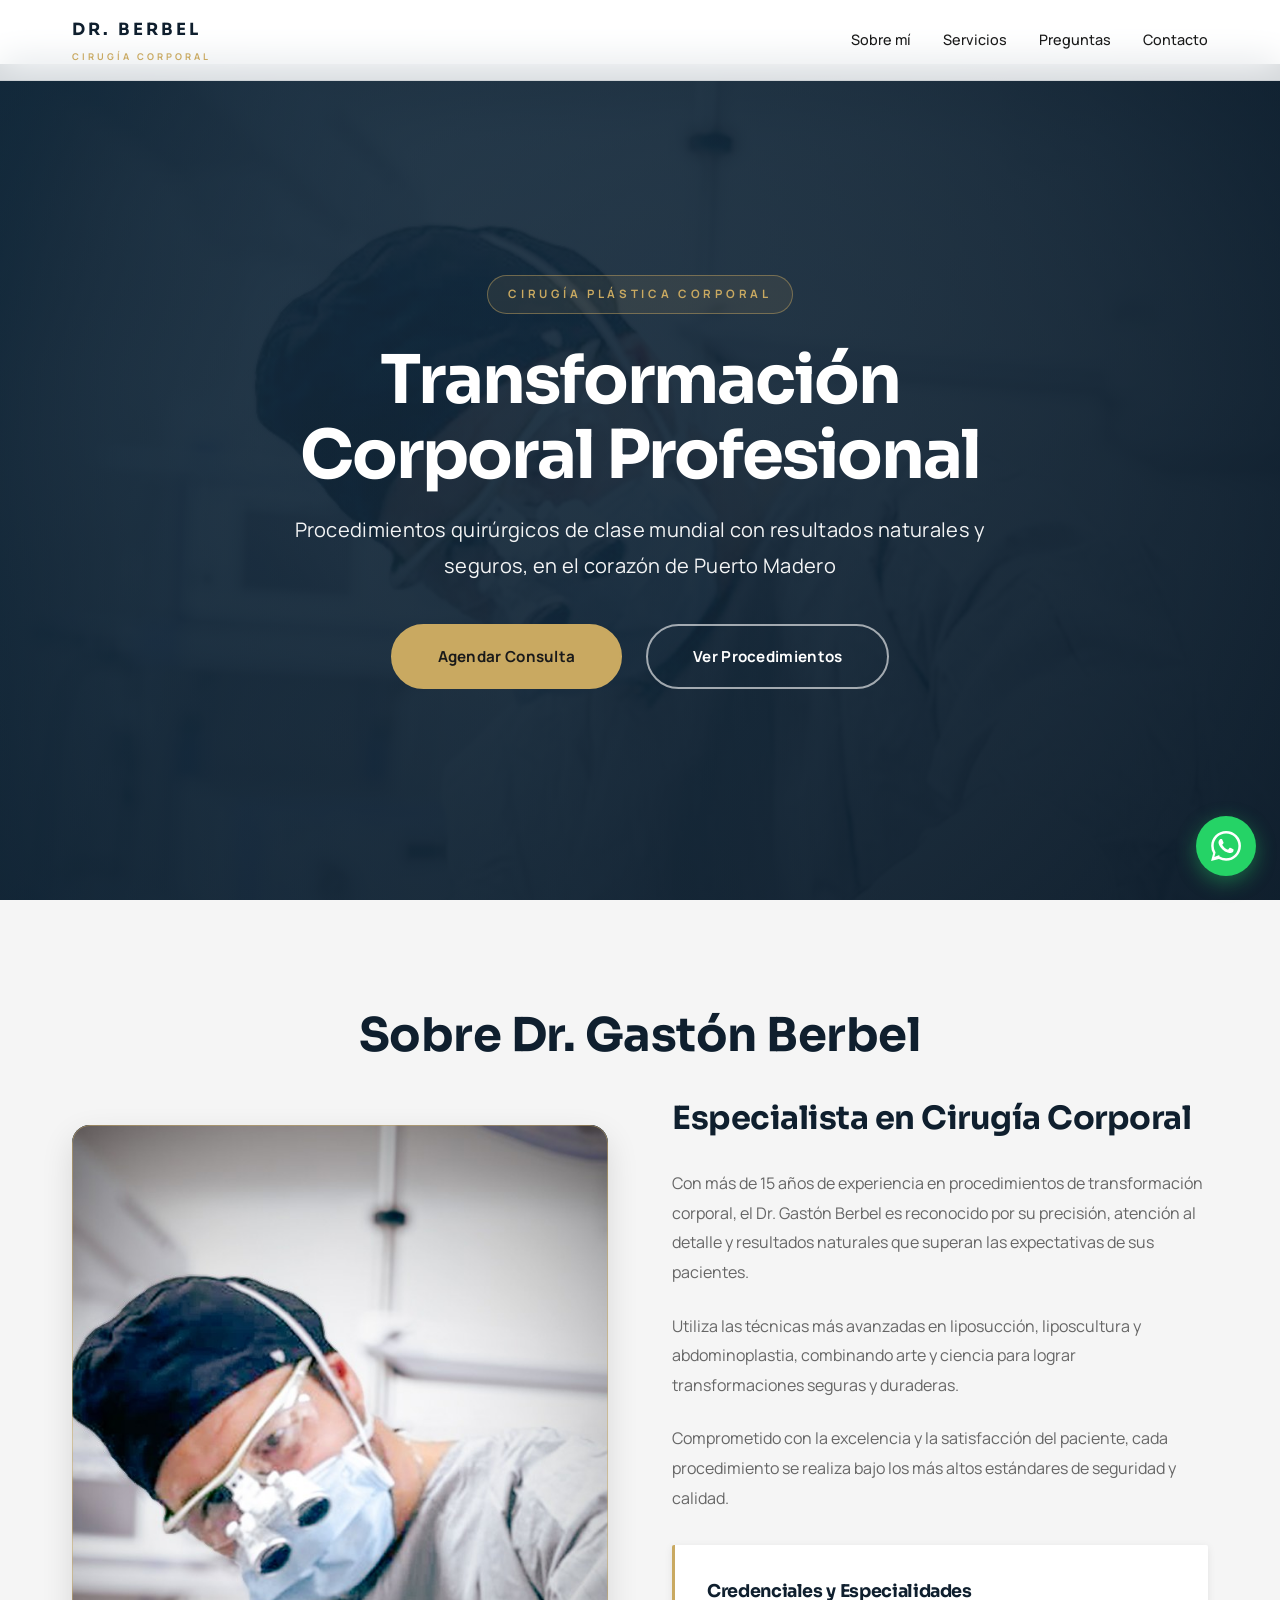
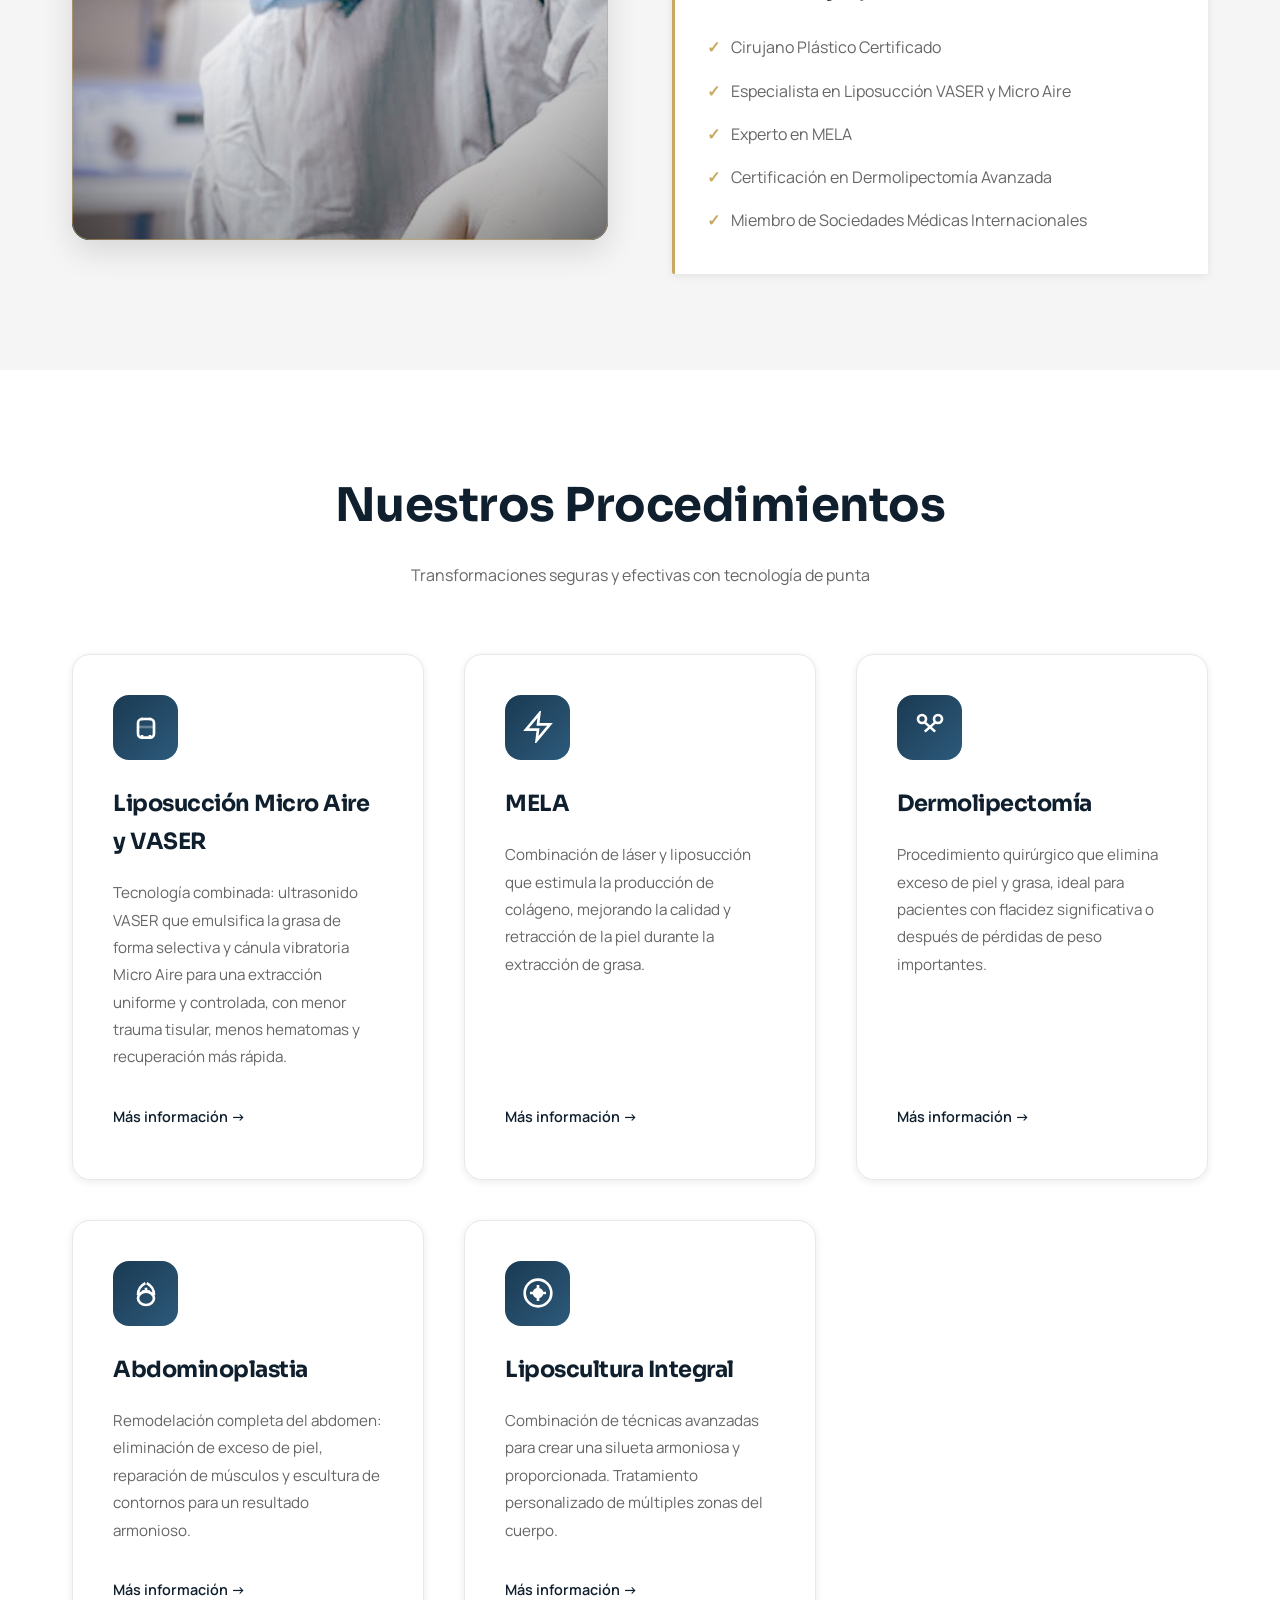
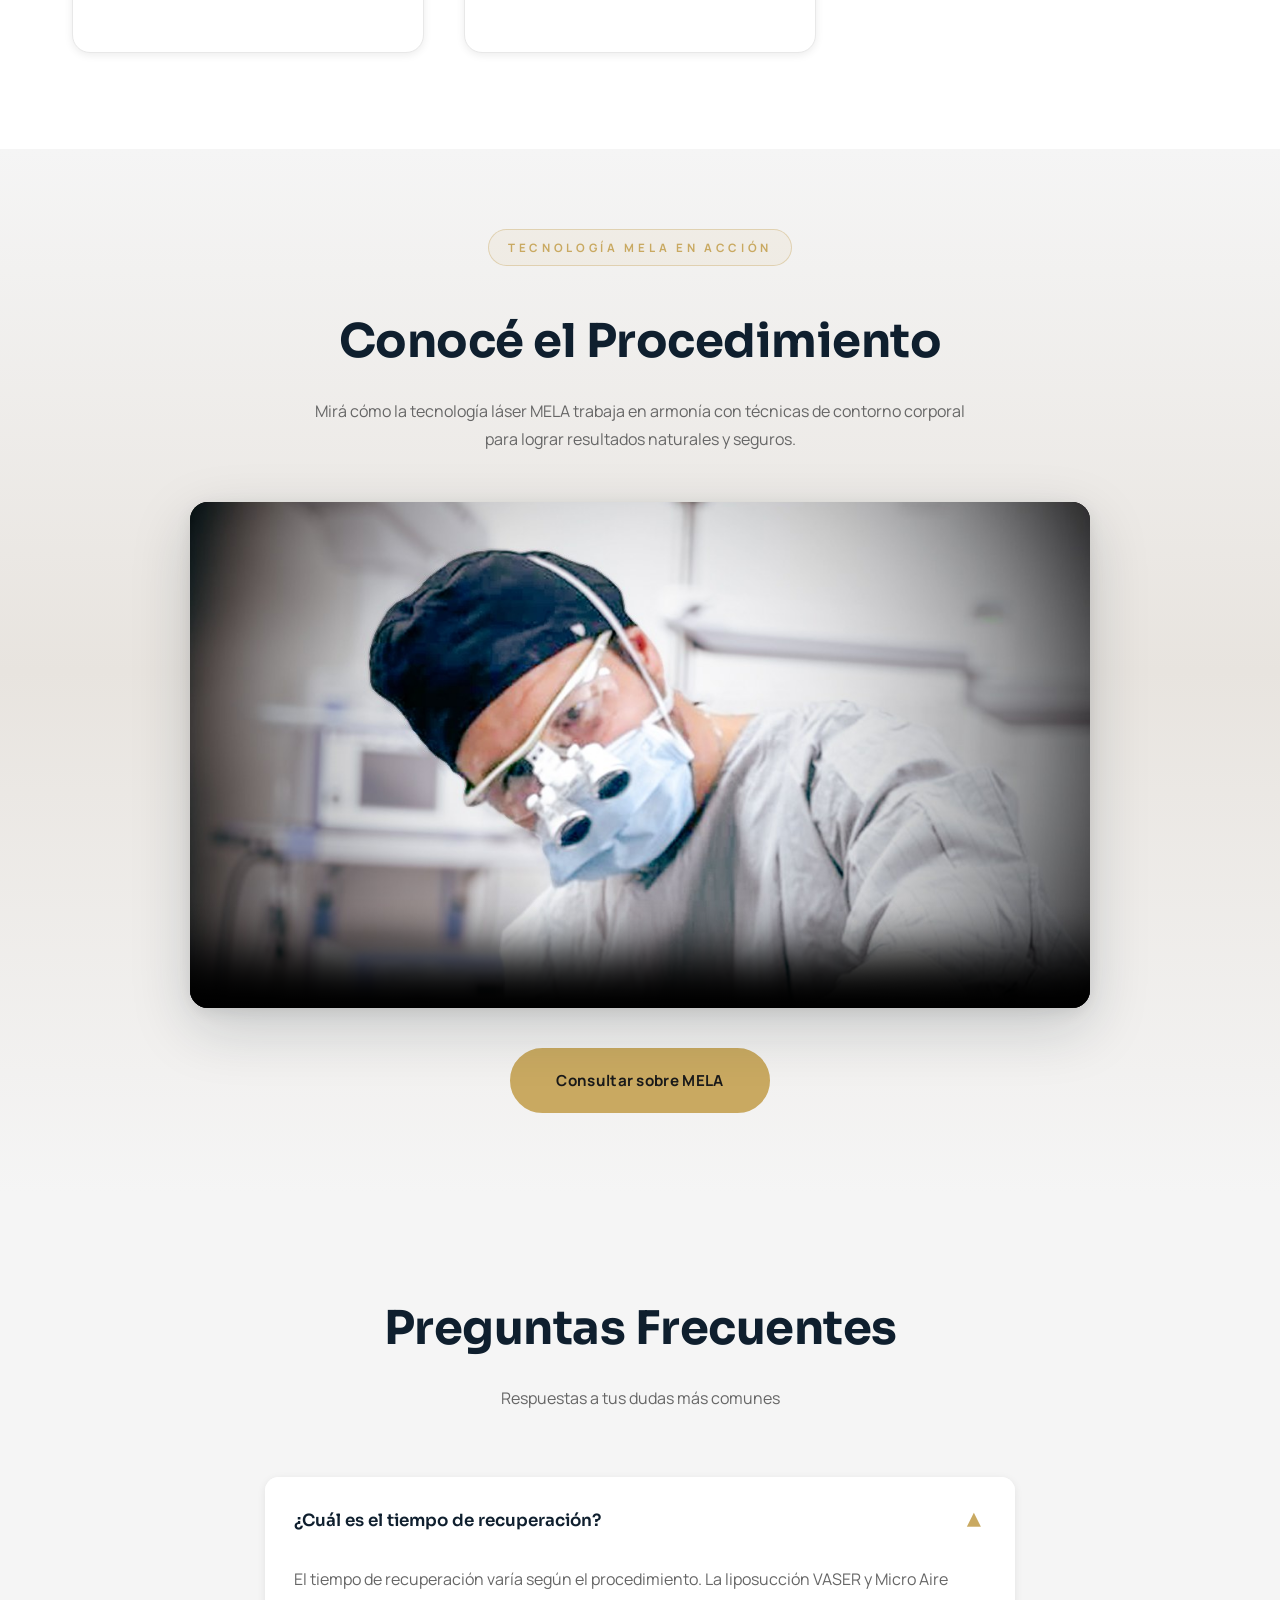
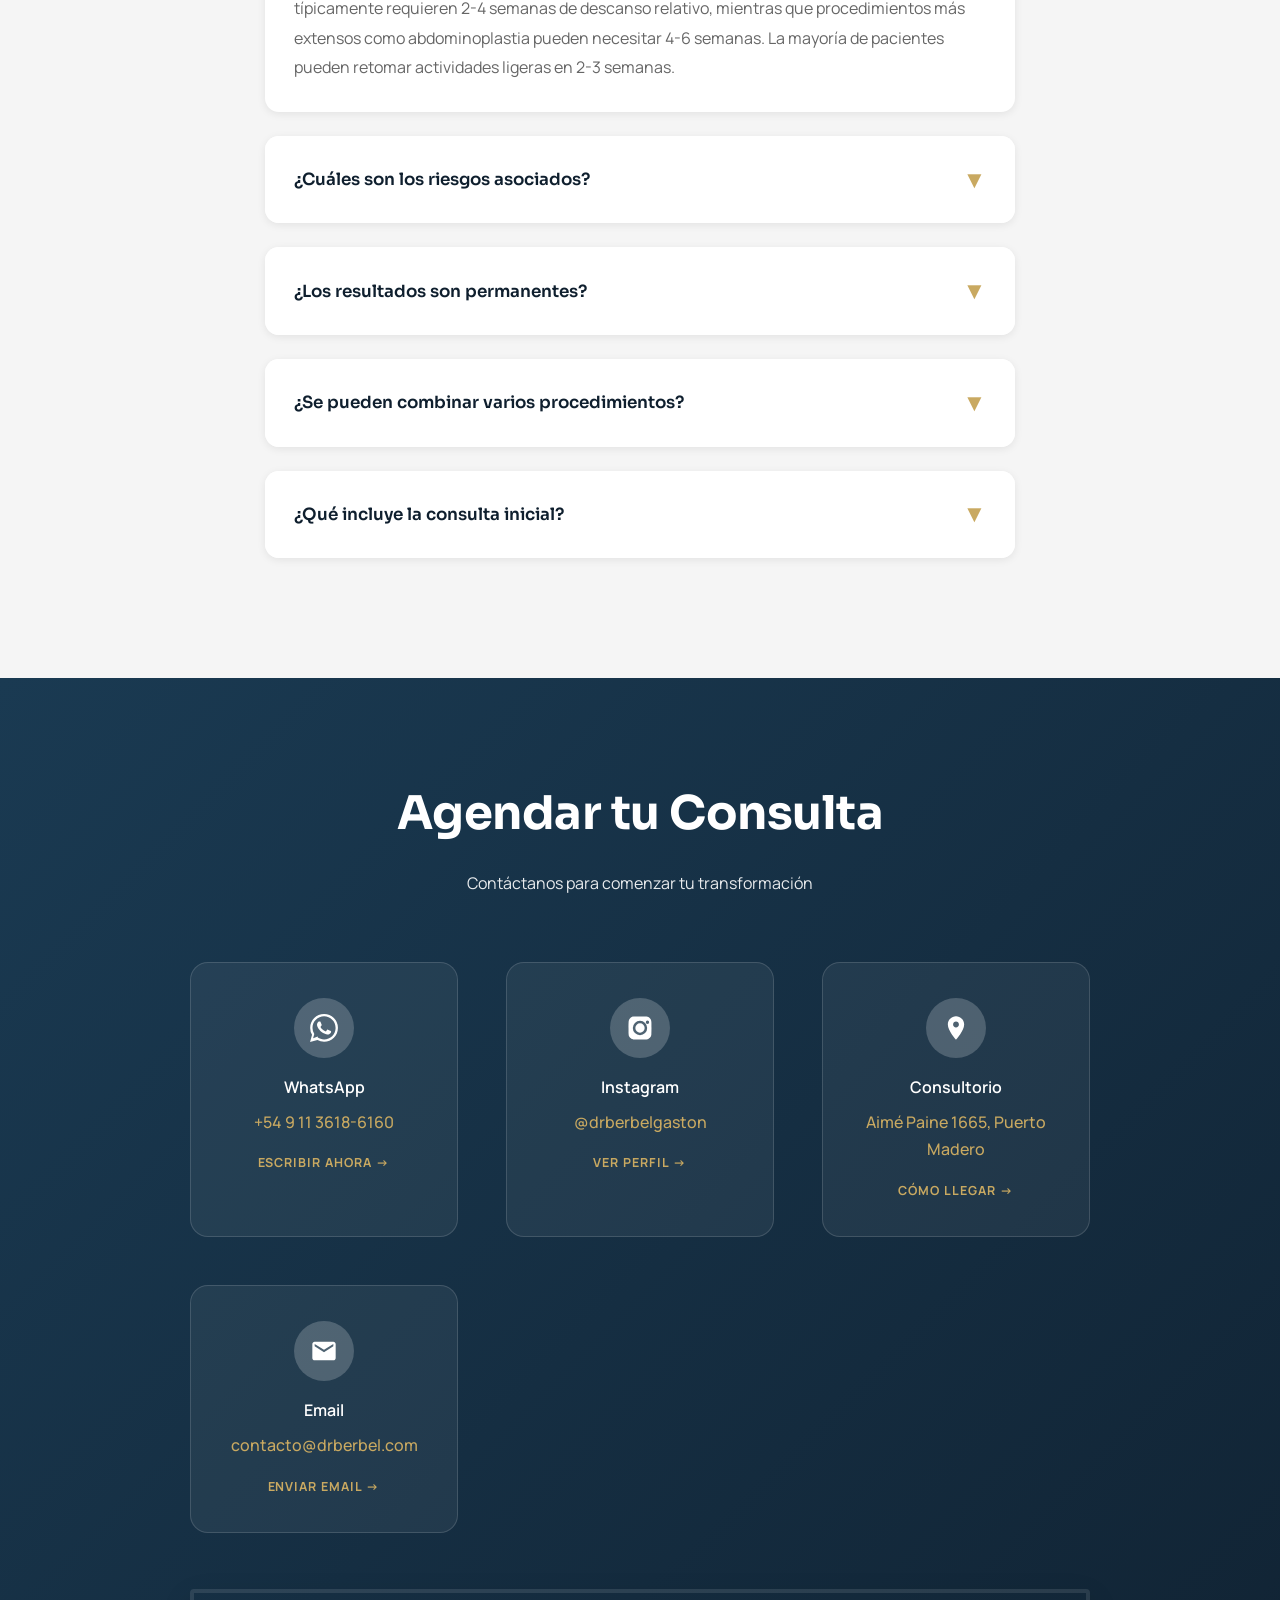
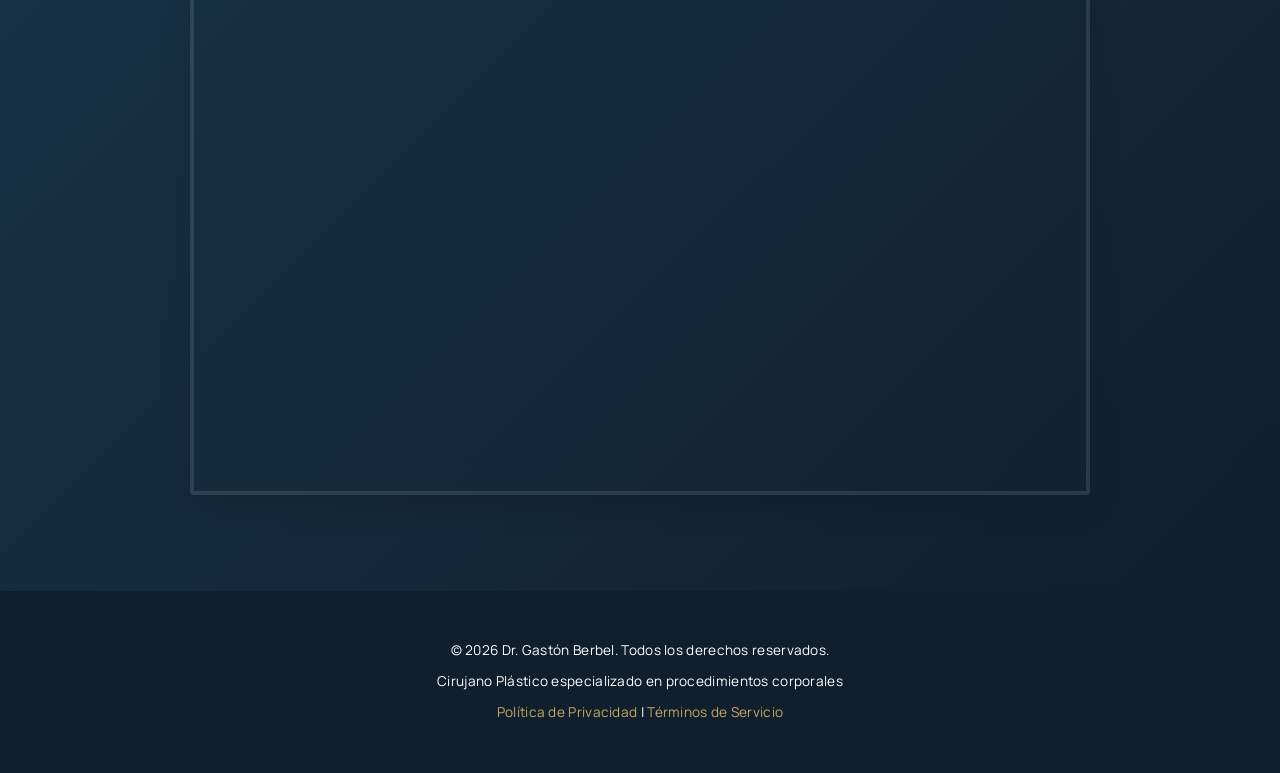
==== index.html @ 8e07e295 "feat: agregar video MELA como sección showcase + video en modal MELA, Git LFS para archivos mp4" ====
<!DOCTYPE html>
<html lang="es">
<head>
    <meta charset="UTF-8">
    <meta name="viewport" content="width=device-width, initial-scale=1.0">

    <!-- TITLE: ≤60 chars. Enfoque en credencial + tecnología + ubicación. Sin body shaming. -->
    <title>Dr. Gastón Berbel | Contorno Corporal VASER · Puerto Madero</title>

    <!-- ═══════════════════════════════════════════════════════════
         SEO Meta Tags — Ads-Compliant (Salud / Atributos Personales)
         ═══════════════════════════════════════════════════════════ -->

    <!-- META DESCRIPTION: ≤155 chars. Lenguaje médico positivo ("armonía", "contorno natural").
         Evita: "eliminar grasa", "cuerpo ideal", promesas absolutas. Compliant Google/Meta Ads. -->
    <meta name="description" content="Dr. Gastón Berbel — Cirujano Plástico certificado. Contorno corporal con tecnología VASER, MELA y Micro Aire. Armonía natural y seguridad. Puerto Madero, CABA.">

    <!-- KEYWORDS: Términos técnicos + geo-locales. Sin adjetivos negativos sobre el cuerpo. -->
    <meta name="keywords" content="cirujano plástico certificado, contorno corporal, VASER Buenos Aires, MELA Puerto Madero, Micro Aire Argentina, abdominoplastia CABA, armonía corporal, Dr. Berbel">

    <meta name="author" content="Dr. Gastón Berbel">
    <meta name="robots" content="index, follow, max-snippet:-1, max-image-preview:large">
    <link rel="canonical" href="https://agustinlago88.github.io/berbel/">

    <!-- ═══════════════════════════════════════════════════════════
         Open Graph — Optimizado para WhatsApp, Facebook, LinkedIn
         ═══════════════════════════════════════════════════════════ -->

    <meta property="og:type" content="website">
    <meta property="og:url" content="https://agustinlago88.github.io/berbel/">
    <meta property="og:site_name" content="Dr. Gastón Berbel — Cirugía Plástica Corporal">

    <!-- OG:TITLE: Enfoque en autoridad médica + tecnología. Sin apelación a inseguridades. -->
    <meta property="og:title" content="Dr. Gastón Berbel · Contorno Corporal con Tecnología VASER">

    <!-- OG:DESCRIPTION: Copy positiva centrada en trayectoria y seguridad. Sin promesas absolutas. -->
    <meta property="og:description" content="Más de 15 años de trayectoria en contorno corporal. Tecnología VASER, MELA y Micro Aire con enfoque en armonía natural y seguridad. Puerto Madero, Buenos Aires.">

    <!-- OG:IMAGE: Imagen profesional del médico — evita antes/después (prohibido en Meta Ads salud). -->
    <meta property="og:image" content="https://agustinlago88.github.io/berbel/images/dr-berbel-crop.jpg">
    <meta property="og:image:width" content="1200">
    <meta property="og:image:height" content="630">
    <meta property="og:image:alt" content="Dr. Gastón Berbel — Cirujano Plástico en Puerto Madero">
    <meta property="og:locale" content="es_AR">

    <!-- ═══════════════════════════════════════════════════════════
         Twitter Card
         ═══════════════════════════════════════════════════════════ -->

    <meta name="twitter:card" content="summary_large_image">
    <meta name="twitter:title" content="Dr. Gastón Berbel · Contorno Corporal VASER — Puerto Madero">
    <meta name="twitter:description" content="Cirujano Plástico certificado. Armonía corporal con tecnología VASER, MELA y Micro Aire. Seguridad y trayectoria en Buenos Aires.">
    <meta name="twitter:image" content="https://agustinlago88.github.io/berbel/images/dr-berbel-crop.jpg">
    <meta name="twitter:image:alt" content="Dr. Gastón Berbel — Cirujano Plástico en Puerto Madero">

    <!-- ═══════════════════════════════════════════════════════════
         Mobile & PWA
         ═══════════════════════════════════════════════════════════ -->

    <meta name="theme-color" content="#0f1f2e">
    <meta name="msapplication-navbutton-color" content="#0f1f2e">
    <meta name="apple-mobile-web-app-status-bar-style" content="black-translucent">
    <meta name="apple-mobile-web-app-capable" content="yes">

    <!-- ═══════════════════════════════════════════════════════════
         LLMO / GEO — Indexación para bots de IA (ChatGPT, Gemini, Claude)
         ═══════════════════════════════════════════════════════════ -->

    <!-- Archivo llms.txt: estándar de contexto semántico para LLMs/RAG bots. -->
    <link rel="alternate" type="text/markdown" href="/berbel/llms.txt" title="AI Context">

    <!-- ═══════════════════════════════════════════════════════════
         Fonts
         ═══════════════════════════════════════════════════════════ -->

    <link rel="preconnect" href="https://fonts.googleapis.com">
    <link rel="preconnect" href="https://fonts.gstatic.com" crossorigin>
    <link href="https://fonts.googleapis.com/css2?family=Sora:wght@500;600;700&family=Manrope:wght@400;500;600;700;800&display=swap" rel="stylesheet">

    <!-- Styles -->
    <link rel="stylesheet" href="styles.css">

    <!-- ═══════════════════════════════════════════════════════════
         Schema.org JSON-LD — Expanded Physician + MedicalProcedure
         
         POLÍTICA ADS: Toda la descripción usa lenguaje médico factual.
         - "contorno corporal" en vez de "eliminar grasa"
         - "armonía natural" en vez de "cuerpo ideal"
         - Sin antes/después, sin promesas absolutas.
         ═══════════════════════════════════════════════════════════ -->
    <script type="application/ld+json">
    {
        "@context": "https://schema.org",
        "@graph": [
            {
                "@type": "Physician",
                "@id": "https://agustinlago88.github.io/berbel/#physician",
                "name": "Dr. Gastón Berbel",
                "description": "Cirujano Plástico certificado con más de 15 años de trayectoria, especializado en contorno corporal con tecnología VASER, MELA y Micro Aire. Enfoque en armonía natural y seguridad quirúrgica.",
                "image": "https://agustinlago88.github.io/berbel/images/dr-berbel-crop.jpg",
                "telephone": "+5491136186160",
                "email": "contacto@drberbel.com",
                "url": "https://agustinlago88.github.io/berbel/",
                "medicalSpecialty": {
                    "@type": "MedicalSpecialty",
                    "name": "Cirugía Plástica Corporal"
                },
                "knowsAbout": [
                    "Contorno corporal",
                    "Tecnología VASER",
                    "MELA",
                    "Liposucción Micro Aire",
                    "Abdominoplastia",
                    "Dermolipectomía",
                    "Liposcultura integral"
                ],
                "address": {
                    "@type": "PostalAddress",
                    "streetAddress": "Aimé Paine 1665",
                    "addressLocality": "Puerto Madero",
                    "addressRegion": "CABA",
                    "postalCode": "C1107",
                    "addressCountry": "AR"
                },
                "geo": {
                    "@type": "GeoCoordinates",
                    "latitude": -34.6158,
                    "longitude": -58.3573
                },
                "areaServed": {
                    "@type": "City",
                    "name": "Buenos Aires"
                },
                "sameAs": [
                    "https://www.instagram.com/drberbelgaston/"
                ],
                "availableService": [
                    { "@id": "#service-mela" },
                    { "@id": "#service-vaser" },
                    { "@id": "#service-abdominoplastia" },
                    { "@id": "#service-dermolipectomia" },
                    { "@id": "#service-liposcultura" }
                ]
            },
            {
                "@type": "MedicalProcedure",
                "@id": "#service-mela",
                "name": "MELA — Mini Extracción Lipídica Ambulatoria",
                "description": "Procedimiento láser mínimamente invasivo que favorece la retracción cutánea y estimula el colágeno natural. Enfoque en armonía del contorno.",
                "procedureType": "https://schema.org/SurgicalProcedure",
                "bodyLocation": "Abdomen, caderas, flancos"
            },
            {
                "@type": "MedicalProcedure",
                "@id": "#service-vaser",
                "name": "Liposucción Avanzada — VASER y Micro Aire",
                "description": "Ultrasonido VASER de tercera generación combinado con cánula vibratoria Micro Aire. Tecnología de precisión para contorno corporal con menor tiempo de recuperación.",
                "procedureType": "https://schema.org/SurgicalProcedure",
                "bodyLocation": "Abdomen, caderas, espalda, muslos, brazos"
            },
            {
                "@type": "MedicalProcedure",
                "@id": "#service-abdominoplastia",
                "name": "Abdominoplastia",
                "description": "Remodelación abdominal con reparación muscular y escultura de contornos. Procedimiento integral para armonía de la pared abdominal.",
                "procedureType": "https://schema.org/SurgicalProcedure",
                "bodyLocation": "Abdomen"
            },
            {
                "@type": "MedicalProcedure",
                "@id": "#service-dermolipectomia",
                "name": "Dermolipectomía",
                "description": "Reconstrucción quirúrgica de pared abdominal y extirpación de exceso de piel. Indicado para pacientes con laxitud cutánea significativa.",
                "procedureType": "https://schema.org/SurgicalProcedure",
                "bodyLocation": "Abdomen, brazos, muslos"
            },
            {
                "@type": "MedicalProcedure",
                "@id": "#service-liposcultura",
                "name": "Liposcultura Integral",
                "description": "Combinación personalizada de técnicas avanzadas para un contorno armónico y proporcionado. Tratamiento de múltiples zonas corporales.",
                "procedureType": "https://schema.org/SurgicalProcedure",
                "bodyLocation": "Abdomen, cintura, caderas, muslos, espalda, brazos"
            }
        ]
    }
    </script>
</head>
<body>
    <!-- Header -->
    <header>
        <nav aria-label="Navegación principal">
            <a href="#" class="logo" aria-label="Dr. Berbel - Inicio">
                DR. BERBEL
                <div class="logo-subtitle">Cirugía Corporal</div>
            </a>
            <ul class="nav-menu" id="nav-menu" role="menubar">
                <li role="none"><a href="#about" role="menuitem">Sobre mí</a></li>
                <li role="none"><a href="#services" role="menuitem">Servicios</a></li>
                <li role="none"><a href="#faq" role="menuitem">Preguntas</a></li>
                <li role="none"><a href="#contact" role="menuitem">Contacto</a></li>
            </ul>
            <button class="menu-toggle" aria-label="Abrir menú de navegación" aria-expanded="false" aria-controls="nav-menu">
                <span></span>
                <span></span>
                <span></span>
            </button>
        </nav>
    </header>

    <main>
        <!-- Hero Section -->
        <section class="hero" id="hero">
            <div class="hero-content">
                <span class="hero-eyebrow">Cirugía Plástica Corporal</span>
                <h1>Transformación Corporal Profesional</h1>
                <p>Procedimientos quirúrgicos de clase mundial con resultados naturales y seguros, en el corazón de Puerto Madero</p>
                <div class="hero-buttons">
                    <a href="https://wa.me/5491136186160" target="_blank" rel="noopener" class="btn-primary" id="hero-cta-whatsapp">Agendar Consulta</a>
                    <a href="#services" class="btn-secondary" id="hero-cta-services">Ver Procedimientos</a>
                </div>
            </div>
        </section>

        <!-- About Section -->
        <section class="about" id="about" aria-label="Sobre el Dr. Berbel">
            <div class="container">
                <h2>Sobre Dr. Gastón Berbel</h2>
                <div class="about-content">
                    <div class="about-image">
                        <img src="images/dr-berbel-crop.jpg" alt="Dr. Gastón Berbel — Cirujano Plástico especializado en cirugía corporal" loading="lazy" width="600" height="800">
                    </div>
                    <div class="about-text">
                        <h3>Especialista en Cirugía Corporal</h3>
                        <p>Con más de 15 años de experiencia en procedimientos de transformación corporal, el Dr. Gastón Berbel es reconocido por su precisión, atención al detalle y resultados naturales que superan las expectativas de sus pacientes.</p>
                        <p>Utiliza las técnicas más avanzadas en liposucción, liposcultura y abdominoplastia, combinando arte y ciencia para lograr transformaciones seguras y duraderas.</p>
                        <p>Comprometido con la excelencia y la satisfacción del paciente, cada procedimiento se realiza bajo los más altos estándares de seguridad y calidad.</p>
                        <div class="credentials">
                            <h4>Credenciales y Especialidades</h4>
                            <ul>
                                <li>Cirujano Plástico Certificado</li>
                                <li>Especialista en Liposucción VASER y Micro Aire</li>
                                <li>Experto en MELA</li>
                                <li>Certificación en Dermolipectomía Avanzada</li>
                                <li>Miembro de Sociedades Médicas Internacionales</li>
                            </ul>
                        </div>
                    </div>
                </div>
            </div>
        </section>

        <!-- Services Section -->
        <section class="services" id="services" aria-label="Procedimientos disponibles">
            <div class="container">
                <h2>Nuestros Procedimientos</h2>
                <p class="section-subtitle">Transformaciones seguras y efectivas con tecnología de punta</p>
                <div class="services-grid">
                    <article class="service-card" onclick="openModal('lipo')" role="button" tabindex="0" aria-label="Ver detalles de Liposucción Micro Aire y VASER" id="card-lipo">
                        <div class="service-icon">
                            <svg width="32" height="32" viewBox="0 0 24 24" fill="none" stroke="currentColor" stroke-width="2" aria-hidden="true">
                                <path d="M6 9c0-1.657 1.343-3 3-3h6c1.657 0 3 1.343 3 3v8c0 1.657-1.343 3-3 3H9c-1.657 0-3-1.343-3-3V9z"/>
                                <path d="M9 5v2M15 5v2M9 18v2M15 18v2"/>
                                <line x1="6" y1="12" x2="18" y2="12" stroke-opacity="0.3"/>
                            </svg>
                        </div>
                        <h3>Liposucción Micro Aire y VASER</h3>
                        <p>Tecnología combinada: ultrasonido VASER que emulsifica la grasa de forma selectiva y cánula vibratoria Micro Aire para una extracción uniforme y controlada, con menor trauma tisular, menos hematomas y recuperación más rápida.</p>
                        <span class="service-link" aria-hidden="true">Más información →</span>
                    </article>

                    <article class="service-card" onclick="openModal('mela')" role="button" tabindex="0" aria-label="Ver detalles de MELA" id="card-mela">
                        <div class="service-icon">
                            <svg width="32" height="32" viewBox="0 0 24 24" fill="none" stroke="currentColor" stroke-width="2" aria-hidden="true">
                                <polygon points="13 2 3 14 12 14 11 22 21 10 12 10 13 2"/>
                            </svg>
                        </div>
                        <h3>MELA</h3>
                        <p>Combinación de láser y liposucción que estimula la producción de colágeno, mejorando la calidad y retracción de la piel durante la extracción de grasa.</p>
                        <span class="service-link" aria-hidden="true">Más información →</span>
                    </article>

                    <article class="service-card" onclick="openModal('dermolipectomy')" role="button" tabindex="0" aria-label="Ver detalles de Dermolipectomía" id="card-dermolipectomy">
                        <div class="service-icon">
                            <svg width="32" height="32" viewBox="0 0 24 24" fill="none" stroke="currentColor" stroke-width="2" aria-hidden="true">
                                <circle cx="6" cy="6" r="3"/>
                                <circle cx="18" cy="6" r="3"/>
                                <path d="M8.12 8.53L15.88 15.47"/>
                                <path d="M15.88 8.53L8.12 15.47"/>
                            </svg>
                        </div>
                        <h3>Dermolipectomía</h3>
                        <p>Procedimiento quirúrgico que elimina exceso de piel y grasa, ideal para pacientes con flacidez significativa o después de pérdidas de peso importantes.</p>
                        <span class="service-link" aria-hidden="true">Más información →</span>
                    </article>

                    <article class="service-card" onclick="openModal('abdominoplasty')" role="button" tabindex="0" aria-label="Ver detalles de Abdominoplastia" id="card-abdominoplasty">
                        <div class="service-icon">
                            <svg width="32" height="32" viewBox="0 0 24 24" fill="none" stroke="currentColor" stroke-width="2" aria-hidden="true">
                                <path d="M6 13.5c0-3.866 2.239-7.228 5.5-8.866"/>
                                <path d="M18 13.5c0-3.866-2.239-7.228-5.5-8.866"/>
                                <ellipse cx="12" cy="16" rx="6" ry="5"/>
                                <path d="M12 8v3M9 11h6"/>
                            </svg>
                        </div>
                        <h3>Abdominoplastia</h3>
                        <p>Remodelación completa del abdomen: eliminación de exceso de piel, reparación de músculos y escultura de contornos para un resultado armonioso.</p>
                        <span class="service-link" aria-hidden="true">Más información →</span>
                    </article>

                    <article class="service-card" onclick="openModal('liposculpt')" role="button" tabindex="0" aria-label="Ver detalles de Liposcultura Integral" id="card-liposculpt">
                        <div class="service-icon">
                            <svg width="32" height="32" viewBox="0 0 24 24" fill="none" stroke="currentColor" stroke-width="2" aria-hidden="true">
                                <path d="M12 2C6.48 2 2 6.48 2 12s4.48 10 10 10 10-4.48 10-10S17.52 2 12 2z"/>
                                <path d="M12 6v12M6 12h12"/>
                                <circle cx="12" cy="12" r="3" fill="currentColor"/>
                            </svg>
                        </div>
                        <h3>Liposcultura Integral</h3>
                        <p>Combinación de técnicas avanzadas para crear una silueta armoniosa y proporcionada. Tratamiento personalizado de múltiples zonas del cuerpo.</p>
                        <span class="service-link" aria-hidden="true">Más información →</span>
                    </article>
                </div>
            </div>
        </section>

        <!-- MELA Video Showcase Section -->
        <section class="video-showcase" id="video-mela" aria-label="Video del procedimiento MELA">
            <div class="container">
                <div class="video-showcase-header">
                    <span class="video-eyebrow">Tecnología MELA en acción</span>
                    <h2>Conocé el Procedimiento</h2>
                    <p class="section-subtitle">Mirá cómo la tecnología láser MELA trabaja en armonía con técnicas de contorno corporal para lograr resultados naturales y seguros.</p>
                </div>
                <div class="video-container">
                    <video
                        id="mela-video-main"
                        controls
                        preload="metadata"
                        playsinline
                        poster="images/dr-berbel-crop.jpg"
                        aria-label="Video explicativo del procedimiento MELA por el Dr. Gastón Berbel">
                        <source src="melavideo.mp4" type="video/mp4">
                        Tu navegador no soporta la reproducción de video.
                    </video>
                </div>
                <div class="video-cta">
                    <a href="https://wa.me/5491136186160?text=Hola%20Dr.%20Berbel%2C%20vi%20el%20video%20de%20MELA%20y%20quisiera%20más%20información" target="_blank" rel="noopener" class="btn-primary" id="video-cta-whatsapp">Consultar sobre MELA</a>
                </div>
            </div>
        </section>

        <!-- FAQ Section -->
        <section class="faq" id="faq" aria-label="Preguntas frecuentes">
            <div class="container">
                <h2>Preguntas Frecuentes</h2>
                <p class="section-subtitle">Respuestas a tus dudas más comunes</p>
                <div class="faq-container">
                    <div class="faq-item active">
                        <button class="faq-question" aria-expanded="true">
                            <span>¿Cuál es el tiempo de recuperación?</span>
                            <span class="faq-toggle" aria-hidden="true">▼</span>
                        </button>
                        <div class="faq-answer" role="region">
                            <p>El tiempo de recuperación varía según el procedimiento. La liposucción VASER y Micro Aire típicamente requieren 2-4 semanas de descanso relativo, mientras que procedimientos más extensos como abdominoplastia pueden necesitar 4-6 semanas. La mayoría de pacientes pueden retomar actividades ligeras en 2-3 semanas.</p>
                        </div>
                    </div>

                    <div class="faq-item">
                        <button class="faq-question" aria-expanded="false">
                            <span>¿Cuáles son los riesgos asociados?</span>
                            <span class="faq-toggle" aria-hidden="true">▼</span>
                        </button>
                        <div class="faq-answer" role="region">
                            <p>Como cualquier procedimiento quirúrgico, existen riesgos mínimos como infección, seroma o hematoma. El Dr. Berbel utiliza protocolos rigurosos de seguridad y sus pacientes reciben cuidado postoperatorio exhaustivo para minimizar complicaciones. Durante la consulta se discutirán todos los riesgos potenciales.</p>
                        </div>
                    </div>

                    <div class="faq-item">
                        <button class="faq-question" aria-expanded="false">
                            <span>¿Los resultados son permanentes?</span>
                            <span class="faq-toggle" aria-hidden="true">▼</span>
                        </button>
                        <div class="faq-answer" role="region">
                            <p>La liposucción remueve adipocitos de forma definitiva: en el adulto el número de células grasas es relativamente estable, por lo que las células extraídas no se regeneran. Sin embargo, los adipocitos remanentes conservan su capacidad de hipertrofia ante un balance calórico positivo sostenido, lo que puede modificar el contorno logrado. Por eso se recomienda mantener un peso estable (variaciones menores a 3–4 kg) y actividad física regular para preservar el resultado a largo plazo.</p>
                        </div>
                    </div>

                    <div class="faq-item">
                        <button class="faq-question" aria-expanded="false">
                            <span>¿Se pueden combinar varios procedimientos?</span>
                            <span class="faq-toggle" aria-hidden="true">▼</span>
                        </button>
                        <div class="faq-answer" role="region">
                            <p>Sí, muchos procedimientos se pueden combinar en una sola intervención para maximizar resultados y minimizar recuperaciones. El Dr. Berbel evaluará tu caso específico y recomendará la mejor estrategia durante la consulta.</p>
                        </div>
                    </div>

                    <div class="faq-item">
                        <button class="faq-question" aria-expanded="false">
                            <span>¿Qué incluye la consulta inicial?</span>
                            <span class="faq-toggle" aria-hidden="true">▼</span>
                        </button>
                        <div class="faq-answer" role="region">
                            <p>La consulta incluye una evaluación detallada, análisis de tu anatomía, discusión de objetivos y expectativas, explicación de procedimientos, revisión de fotos, riesgos y presupuesto. Es una sesión personalizada donde el Dr. Berbel entiende completamente tus necesidades.</p>
                        </div>
                    </div>
                </div>
            </div>
        </section>

        <!-- Contact Section -->
        <section class="contact" id="contact" aria-label="Información de contacto">
            <div class="container">
                <h2>Agendar tu Consulta</h2>
                <p class="section-subtitle" style="color: rgba(255,255,255,0.9);">Contáctanos para comenzar tu transformación</p>
                <div class="contact-content">
                    <a class="contact-method" href="https://wa.me/5491136186160?text=Hola%20Dr.%20Berbel%2C%20quisiera%20agendar%20una%20consulta" target="_blank" rel="noopener" id="contact-whatsapp" aria-label="Escribir por WhatsApp al +54 9 11 3618-6160">
                        <div class="contact-icon"><svg width="28" height="28" viewBox="0 0 24 24" fill="currentColor" aria-hidden="true"><path d="M.057 24l1.687-6.163a11.867 11.867 0 0 1-1.587-5.946C.16 5.335 5.495 0 12.05 0a11.817 11.817 0 0 1 8.413 3.488 11.824 11.824 0 0 1 3.48 8.414c-.003 6.557-5.338 11.892-11.893 11.892a11.9 11.9 0 0 1-5.688-1.448L.057 24zm6.597-3.807c1.676.995 3.276 1.591 5.392 1.592 5.448 0 9.886-4.434 9.889-9.885.002-5.462-4.415-9.89-9.881-9.892-5.452 0-9.887 4.434-9.889 9.884a9.86 9.86 0 0 0 1.51 5.26l-.999 3.648 3.978-1.607zm11.387-5.464c-.074-.124-.272-.198-.57-.347-.297-.149-1.758-.868-2.031-.967-.272-.099-.47-.149-.669.149-.198.297-.768.967-.941 1.165-.173.198-.347.223-.644.074-.297-.149-1.255-.462-2.39-1.475-.883-.788-1.48-1.761-1.653-2.059-.173-.297-.018-.458.13-.606.134-.133.298-.347.446-.521.149-.174.198-.298.298-.496.099-.198.05-.372-.025-.521-.074-.149-.669-1.612-.916-2.207-.242-.579-.487-.5-.669-.51l-.57-.01c-.198 0-.52.074-.792.372s-1.04 1.016-1.04 2.479 1.065 2.876 1.213 3.074c.149.198 2.095 3.2 5.076 4.487.709.306 1.263.489 1.694.626.712.226 1.36.194 1.872.118.571-.085 1.758-.719 2.006-1.413.248-.694.248-1.29.173-1.414z"/></svg></div>
                        <div class="contact-info">
                            <div class="contact-label">WhatsApp</div>
                            <span class="contact-link">+54 9 11 3618-6160</span>
                        </div>
                        <span class="contact-action">Escribir ahora →</span>
                    </a>

                    <a class="contact-method" href="https://www.instagram.com/drberbelgaston/" target="_blank" rel="noopener" id="contact-instagram" aria-label="Ver perfil de Instagram @drberbelgaston">
                        <div class="contact-icon"><svg width="28" height="28" viewBox="0 0 24 24" fill="currentColor" aria-hidden="true"><path d="M12 2.16c3.2 0 3.58.01 4.85.07 1.17.05 1.8.25 2.23.41.56.22.96.48 1.38.9.42.42.68.82.9 1.38.16.42.36 1.06.41 2.23.06 1.27.07 1.65.07 4.85s-.01 3.58-.07 4.85c-.05 1.17-.25 1.8-.41 2.23-.22.56-.48.96-.9 1.38-.42.42-.82.68-1.38.9-.42.16-1.06.36-2.23.41-1.27.06-1.65.07-4.85.07s-3.58-.01-4.85-.07c-1.17-.05-1.8-.25-2.23-.41a3.7 3.7 0 0 1-1.38-.9 3.7 3.7 0 0 1-.9-1.38c-.16-.42-.36-1.06-.41-2.23-.06-1.27-.07-1.65-.07-4.85s.01-3.58.07-4.85c.05-1.17.25-1.8.41-2.23.22-.56.48-.96.9-1.38.42-.42.82-.68 1.38-.9.42-.16 1.06-.36 2.23-.41C8.42 2.17 8.8 2.16 12 2.16zm0 3.68a6.16 6.16 0 1 0 0 12.32 6.16 6.16 0 0 0 0-12.32zm0 10.16a4 4 0 1 1 0-8 4 4 0 0 1 0 8zm6.41-10.4a1.44 1.44 0 1 0 0 2.88 1.44 1.44 0 0 0 0-2.88z"/></svg></div>
                        <div class="contact-info">
                            <div class="contact-label">Instagram</div>
                            <span class="contact-link">@drberbelgaston</span>
                        </div>
                        <span class="contact-action">Ver perfil →</span>
                    </a>

                    <a class="contact-method" href="https://maps.google.com/?q=Aime+Paine+1665,+Puerto+Madero,+CABA" target="_blank" rel="noopener" id="contact-location" aria-label="Ver ubicación del consultorio en Google Maps">
                        <div class="contact-icon"><svg width="28" height="28" viewBox="0 0 24 24" fill="currentColor" aria-hidden="true"><path d="M12 2C8.13 2 5 5.13 5 9c0 5.25 7 13 7 13s7-7.75 7-13c0-3.87-3.13-7-7-7zm0 9.5c-1.38 0-2.5-1.12-2.5-2.5s1.12-2.5 2.5-2.5 2.5 1.12 2.5 2.5-1.12 2.5-2.5 2.5z"/></svg></div>
                        <div class="contact-info">
                            <div class="contact-label">Consultorio</div>
                            <span class="contact-link">Aimé Paine 1665, Puerto Madero</span>
                        </div>
                        <span class="contact-action">Cómo llegar →</span>
                    </a>

                    <a class="contact-method" href="mailto:contacto@drberbel.com" id="contact-email" aria-label="Enviar email a contacto@drberbel.com">
                        <div class="contact-icon"><svg width="28" height="28" viewBox="0 0 24 24" fill="currentColor" aria-hidden="true"><path d="M20 4H4c-1.1 0-1.99.9-1.99 2L2 18c0 1.1.9 2 2 2h16c1.1 0 2-.9 2-2V6c0-1.1-.9-2-2-2zm0 4l-8 5-8-5V6l8 5 8-5v2z"/></svg></div>
                        <div class="contact-info">
                            <div class="contact-label">Email</div>
                            <span class="contact-link">contacto@drberbel.com</span>
                        </div>
                        <span class="contact-action">Enviar email →</span>
                    </a>
                </div>
                <div class="map-wrapper">
                    <iframe
                        src="https://maps.google.com/maps?q=Aime%20Paine%201665%2C%20Puerto%20Madero%2C%20CABA%2C%20Buenos%20Aires&t=&z=15&ie=UTF8&iwloc=&output=embed"
                        loading="lazy"
                        referrerpolicy="no-referrer-when-downgrade"
                        title="Ubicación del consultorio Dr. Berbel — Aimé Paine 1665, Puerto Madero"
                        allowfullscreen></iframe>
                </div>
            </div>
        </section>
    </main>

    <footer>
        <p>&copy; 2026 Dr. Gastón Berbel. Todos los derechos reservados.</p>
        <p>Cirujano Plástico especializado en procedimientos corporales</p>
        <p><a href="#">Política de Privacidad</a> | <a href="#">Términos de Servicio</a></p>
    </footer>

    <!-- Floating WhatsApp Button -->
    <a href="https://wa.me/5491136186160" target="_blank" rel="noopener" class="whatsapp-float" aria-label="Escribir por WhatsApp" id="whatsapp-float">
        <svg width="30" height="30" viewBox="0 0 24 24" fill="currentColor" aria-hidden="true">
            <path d="M.057 24l1.687-6.163a11.867 11.867 0 0 1-1.587-5.946C.16 5.335 5.495 0 12.05 0a11.817 11.817 0 0 1 8.413 3.488 11.824 11.824 0 0 1 3.48 8.414c-.003 6.557-5.338 11.892-11.893 11.892a11.9 11.9 0 0 1-5.688-1.448L.057 24zm6.597-3.807c1.676.995 3.276 1.591 5.392 1.592 5.448 0 9.886-4.434 9.889-9.885.002-5.462-4.415-9.89-9.881-9.892-5.452 0-9.887 4.434-9.889 9.884a9.86 9.86 0 0 0 1.51 5.26l-.999 3.648 3.978-1.607zm11.387-5.464c-.074-.124-.272-.198-.57-.347-.297-.149-1.758-.868-2.031-.967-.272-.099-.47-.149-.669.149-.198.297-.768.967-.941 1.165-.173.198-.347.223-.644.074-.297-.149-1.255-.462-2.39-1.475-.883-.788-1.48-1.761-1.653-2.059-.173-.297-.018-.458.13-.606.134-.133.298-.347.446-.521.149-.174.198-.298.298-.496.099-.198.05-.372-.025-.521-.074-.149-.669-1.612-.916-2.207-.242-.579-.487-.5-.669-.51l-.57-.01c-.198 0-.52.074-.792.372s-1.04 1.016-1.04 2.479 1.065 2.876 1.213 3.074c.149.198 2.095 3.2 5.076 4.487.709.306 1.263.489 1.694.626.712.226 1.36.194 1.872.118.571-.085 1.758-.719 2.006-1.413.248-.694.248-1.29.173-1.414z"/>
        </svg>
    </a>

    <!-- Modals -->
    <div class="modal" id="lipoModal" role="dialog" aria-labelledby="lipoModalTitle" aria-modal="true">
        <div class="modal-content">
            <button class="modal-close" onclick="closeModal('lipo')" aria-label="Cerrar">✕</button>
            <h3 id="lipoModalTitle">Liposucción Micro Aire y VASER</h3>
            <p><strong>Tecnología:</strong> El ultrasonido VASER de tercera generación emulsifica la grasa de forma selectiva, respetando vasos y nervios; la cánula vibratoria Micro Aire (PAL) la extrae de manera uniforme y controlada.</p>
            <p><strong>Beneficios:</strong></p>
            <ul>
                <li>Resultados más precisos y definidos</li>
                <li>Extracción uniforme con menor traumatismo tisular</li>
                <li>Menos moretones e hinchazón</li>
                <li>Recuperación más rápida y cómoda</li>
            </ul>
            <p><strong>Duración:</strong> 1.5 a 3 horas según extensión</p>
            <p><strong>Anestesia:</strong> General o tumescente</p>
        </div>
    </div>

    <div class="modal" id="melaModal" role="dialog" aria-labelledby="melaModalTitle" aria-modal="true">
        <div class="modal-content">
            <button class="modal-close" onclick="closeModal('mela')" aria-label="Cerrar">✕</button>
            <h3 id="melaModalTitle">MELA</h3>
            <p><strong>Tecnología:</strong> Combinación de láser con liposucción para estimular colágeno.</p>
            <p><strong>Beneficios:</strong></p>
            <ul>
                <li>Mejora de retracción de piel</li>
                <li>Estimulación de colágeno natural</li>
                <li>Reducción de flacidez</li>
                <li>Resultados más tonificados</li>
            </ul>
            <p><strong>Duración:</strong> 2 a 3 horas</p>
            <p><strong>Anestesia:</strong> General</p>
            <div class="modal-video">
                <p><strong>Video del procedimiento:</strong></p>
                <video
                    id="mela-video-modal"
                    controls
                    preload="none"
                    playsinline
                    poster="images/dr-berbel-crop.jpg"
                    aria-label="Video del procedimiento MELA">
                    <source src="melavideo.mp4" type="video/mp4">
                </video>
            </div>
        </div>
    </div>

    <div class="modal" id="dermolipectomyModal" role="dialog" aria-labelledby="dermolipectomyModalTitle" aria-modal="true">
        <div class="modal-content">
            <button class="modal-close" onclick="closeModal('dermolipectomy')" aria-label="Cerrar">✕</button>
            <h3 id="dermolipectomyModalTitle">Dermolipectomía</h3>
            <p><strong>Procedimiento:</strong> Extirpación quirúrgica de exceso de piel y grasa.</p>
            <p><strong>Indicado para:</strong></p>
            <ul>
                <li>Exceso significativo de piel</li>
                <li>Flacidez importante</li>
                <li>Postoperatorio de pérdida de peso</li>
                <li>Envejecimiento de la zona</li>
            </ul>
            <p><strong>Duración:</strong> 2 a 4 horas</p>
            <p><strong>Anestesia:</strong> General</p>
        </div>
    </div>

    <div class="modal" id="abdominoplastyModal" role="dialog" aria-labelledby="abdominoplastyModalTitle" aria-modal="true">
        <div class="modal-content">
            <button class="modal-close" onclick="closeModal('abdominoplasty')" aria-label="Cerrar">✕</button>
            <h3 id="abdominoplastyModalTitle">Abdominoplastia</h3>
            <p><strong>Procedimiento:</strong> Remodelación completa del abdomen con reparación muscular.</p>
            <p><strong>Incluye:</strong></p>
            <ul>
                <li>Eliminación de exceso de piel</li>
                <li>Reparación de músculos abdominales</li>
                <li>Escultura de contornos</li>
                <li>Liposucción complementaria</li>
            </ul>
            <p><strong>Duración:</strong> 2.5 a 4 horas</p>
            <p><strong>Anestesia:</strong> General</p>
        </div>
    </div>

    <div class="modal" id="liposculptModal" role="dialog" aria-labelledby="liposculptModalTitle" aria-modal="true">
        <div class="modal-content">
            <button class="modal-close" onclick="closeModal('liposculpt')" aria-label="Cerrar">✕</button>
            <h3 id="liposculptModalTitle">Liposcultura Integral</h3>
            <p><strong>Procedimiento:</strong> Combinación personalizada de técnicas para silueta armoniosa.</p>
            <p><strong>Áreas tratables:</strong></p>
            <ul>
                <li>Abdomen y cintura</li>
                <li>Caderas y muslos</li>
                <li>Espalda y flancos</li>
                <li>Brazos y piernas</li>
            </ul>
            <p><strong>Duración:</strong> 2 a 5 horas según extensión</p>
            <p><strong>Anestesia:</strong> General</p>
        </div>
    </div>

    <!-- Main JS (deferred for performance) -->
    <script src="main.js" defer></script>
</body>
</html>
---- styles.css ----
/* ============================================
   Dr. Gastón Berbel — Cirugía Corporal
   Optimized CSS — Web + Mobile
   ============================================ */

/* Reset & Base */
* {
    margin: 0;
    padding: 0;
    box-sizing: border-box;
}

:root {
    --primary: #1a3a52;
    --primary-light: #2d5a7b;
    --primary-dark: #0f1f2e;
    --accent: #c9a961;
    --text-dark: #1a1a1a;
    --text-light: #666666;
    --gray-light: #f5f5f5;
    --gray-medium: #999999;
    --bg-white: #ffffff;
    --border: #e8e8e8;
    --shadow: 0 2px 8px rgba(0,0,0,0.08);
    --shadow-lg: 0 12px 32px rgba(0,0,0,0.12);
    --header-h: 64px;
}

html {
    scroll-behavior: smooth;
    -webkit-text-size-adjust: 100%;
}

body {
    font-family: 'Manrope', sans-serif;
    color: var(--text-dark);
    line-height: 1.7;
    background: var(--bg-white);
    overflow-x: hidden;
}

h1, h2, h3, h4, h5, h6 {
    font-family: 'Sora', sans-serif;
    font-weight: 700;
    letter-spacing: -0.02em;
}

img {
    max-width: 100%;
    height: auto;
}

/* ============================================
   Header / Navbar
   ============================================ */
header {
    position: fixed;
    top: 0;
    width: 100%;
    background: rgba(255,255,255,0.82);
    -webkit-backdrop-filter: blur(18px) saturate(1.5);
    backdrop-filter: blur(18px) saturate(1.5);
    border-bottom: 1px solid rgba(15,31,46,0.08);
    z-index: 1000;
    transition: box-shadow 0.3s ease, background 0.3s ease;
}

header.scrolled {
    background: rgba(255,255,255,0.94);
    box-shadow: 0 8px 30px rgba(15,31,46,0.10);
}

nav {
    max-width: 1200px;
    margin: 0 auto;
    padding: 1rem 2rem;
    display: flex;
    justify-content: space-between;
    align-items: center;
}

.logo {
    font-size: 1.05rem;
    font-weight: 700;
    color: var(--primary-dark);
    text-decoration: none;
    font-family: 'Sora', sans-serif;
    letter-spacing: 0.18em;
    text-transform: uppercase;
    white-space: nowrap;
}

.logo-subtitle {
    font-size: 0.58rem;
    color: var(--accent);
    font-weight: 700;
    font-family: 'Manrope', sans-serif;
    letter-spacing: 0.32em;
    text-transform: uppercase;
    margin-top: 0.25rem;
}

.nav-menu {
    display: flex;
    gap: 2rem;
    list-style: none;
    align-items: center;
}

.nav-menu a {
    text-decoration: none;
    color: var(--text-dark);
    font-weight: 500;
    font-size: 0.9rem;
    transition: color 0.3s ease;
    position: relative;
    font-family: 'Manrope', sans-serif;
    min-height: 44px;
    display: inline-flex;
    align-items: center;
}

.nav-menu a:hover {
    color: var(--accent);
}

.nav-menu a::after {
    content: '';
    position: absolute;
    bottom: -4px;
    left: 0;
    width: 0;
    height: 2.5px;
    background: var(--accent);
    transition: width 0.3s ease;
}

.nav-menu a:hover::after {
    width: 100%;
}

.cta-btn {
    background: var(--primary-dark);
    color: white;
    padding: 0.7rem 1.7rem;
    border-radius: 999px;
    transition: background 0.3s ease, transform 0.2s ease;
    cursor: pointer;
    border: none;
    font-size: 0.88rem;
    font-weight: 700;
    font-family: 'Manrope', sans-serif;
    letter-spacing: 0.02em;
    min-height: 44px;
}

.cta-btn:hover {
    background: var(--accent);
    color: var(--text-dark);
    transform: translateY(-2px);
}

.menu-toggle {
    display: none;
    flex-direction: column;
    cursor: pointer;
    gap: 5px;
    min-width: 44px;
    min-height: 44px;
    align-items: center;
    justify-content: center;
    -webkit-tap-highlight-color: transparent;
}

.menu-toggle span {
    width: 25px;
    height: 3px;
    background: var(--text-dark);
    border-radius: 2px;
    transition: all 0.3s ease;
}

/* ============================================
   Hero Section
   ============================================ */
.hero {
    margin-top: var(--header-h);
    color: white;
    padding: 7rem 2rem;
    text-align: center;
    min-height: calc(100vh - var(--header-h));
    min-height: calc(100dvh - var(--header-h));
    display: flex;
    align-items: center;
    justify-content: center;
    position: relative;
    overflow: hidden;
    background: linear-gradient(rgba(15,31,46,0.82), rgba(15,31,46,0.88)), url('images/dr-berbel-crop.jpg');
    background-size: cover;
    background-position: center 30%;
}

.hero::before {
    content: '';
    position: absolute;
    inset: 0;
    background: linear-gradient(135deg, rgba(26,58,82,0.45) 0%, rgba(15,31,46,0.65) 100%);
    pointer-events: none;
}

.hero-content {
    max-width: 760px;
    position: relative;
    z-index: 1;
    animation: fadeInUp 0.8s ease-out;
}

.hero-eyebrow {
    display: inline-block;
    color: var(--accent);
    font-size: 0.72rem;
    font-weight: 700;
    font-family: 'Manrope', sans-serif;
    letter-spacing: 0.32em;
    text-transform: uppercase;
    margin-bottom: 1.8rem;
    padding: 0.55rem 1.3rem;
    border: 1px solid rgba(201,169,97,0.45);
    border-radius: 999px;
    background: rgba(201,169,97,0.10);
}

.hero h1 {
    font-size: clamp(2.2rem, 5.5vw, 4.2rem);
    margin-bottom: 1.2rem;
    font-family: 'Sora', sans-serif;
    font-weight: 700;
    line-height: 1.12;
    letter-spacing: -0.03em;
}

.hero p {
    font-size: clamp(1rem, 2.5vw, 1.25rem);
    margin-bottom: 2.5rem;
    opacity: 0.95;
    line-height: 1.8;
    font-weight: 400;
    letter-spacing: 0.3px;
}

.hero-buttons {
    display: flex;
    gap: 1.5rem;
    justify-content: center;
    flex-wrap: wrap;
}

.btn-primary {
    background: var(--accent);
    color: var(--text-dark);
    padding: 1.1rem 2.8rem;
    border-radius: 999px;
    text-decoration: none;
    font-weight: 700;
    transition: all 0.3s ease;
    border: 2px solid var(--accent);
    cursor: pointer;
    font-size: 0.95rem;
    font-family: 'Manrope', sans-serif;
    letter-spacing: 0.02em;
    min-height: 44px;
    display: inline-flex;
    align-items: center;
    justify-content: center;
}

.btn-primary:hover {
    background: transparent;
    color: var(--accent);
    transform: translateY(-3px);
    box-shadow: 0 12px 24px rgba(201,169,97,0.2);
}

.btn-secondary {
    background: transparent;
    color: white;
    padding: 1.1rem 2.8rem;
    border-radius: 999px;
    text-decoration: none;
    font-weight: 700;
    transition: all 0.3s ease;
    border: 2px solid rgba(255,255,255,0.6);
    cursor: pointer;
    font-size: 0.95rem;
    font-family: 'Manrope', sans-serif;
    letter-spacing: 0.02em;
    min-height: 44px;
    display: inline-flex;
    align-items: center;
    justify-content: center;
}

.btn-secondary:hover {
    background: rgba(255,255,255,0.1);
    color: white;
    border-color: white;
    transform: translateY(-3px);
}

@keyframes fadeInUp {
    from {
        opacity: 0;
        transform: translateY(40px);
    }
    to {
        opacity: 1;
        transform: translateY(0);
    }
}

/* ============================================
   Scroll Reveal
   ============================================ */
.reveal {
    opacity: 0;
    transform: translateY(26px);
    transition: opacity 0.7s ease, transform 0.7s ease;
}

.reveal.visible {
    opacity: 1;
    transform: none;
}

@media (prefers-reduced-motion: reduce) {
    .reveal {
        opacity: 1;
        transform: none;
        transition: none;
    }
}

/* ============================================
   Main Container & Sections
   ============================================ */
.container {
    max-width: 1200px;
    margin: 0 auto;
    padding: 0 2rem;
}

section {
    padding: 6rem 2rem;
}

section h2 {
    font-size: clamp(1.8rem, 4vw, 2.9rem);
    text-align: center;
    margin-bottom: 1rem;
    color: var(--primary-dark);
    font-family: 'Sora', sans-serif;
    letter-spacing: -0.5px;
}

.section-subtitle {
    text-align: center;
    color: var(--text-light);
    font-size: 1rem;
    margin-bottom: 4rem;
    max-width: 650px;
    margin-left: auto;
    margin-right: auto;
    line-height: 1.8;
    font-weight: 400;
}

/* ============================================
   About Section
   ============================================ */
.about {
    background: var(--gray-light);
}

.about-content {
    display: grid;
    grid-template-columns: 1fr 1fr;
    gap: 4rem;
    align-items: center;
}

.about-image {
    width: 100%;
    aspect-ratio: 3/4;
    background: linear-gradient(135deg, var(--primary) 0%, var(--primary-light) 100%);
    border-radius: 18px;
    display: flex;
    align-items: center;
    justify-content: center;
    color: white;
    font-size: 1rem;
    overflow: hidden;
    box-shadow: var(--shadow-lg);
    position: relative;
}

.about-image img {
    width: 100%;
    height: 100%;
    object-fit: cover;
    object-position: center 25%;
    display: block;
}

.about-image::after {
    content: '';
    position: absolute;
    inset: 0;
    border: 1px solid rgba(201,169,97,0.5);
    border-radius: 18px;
    pointer-events: none;
}

.about-text h3 {
    font-size: clamp(1.5rem, 3vw, 2rem);
    margin-bottom: 1.5rem;
    color: var(--primary-dark);
    font-family: 'Sora', sans-serif;
    letter-spacing: -0.5px;
}

.about-text p {
    margin-bottom: 1.5rem;
    color: var(--text-light);
    line-height: 1.85;
    font-size: 1rem;
    font-weight: 400;
}

.credentials {
    margin-top: 2rem;
    padding: 2rem;
    background: white;
    border-left: 3px solid var(--accent);
    border-radius: 2px;
    box-shadow: var(--shadow);
}

.credentials h4 {
    color: var(--primary-dark);
    margin-bottom: 1.2rem;
    font-size: 1.1rem;
    font-family: 'Sora', sans-serif;
}

.credentials ul {
    list-style: none;
    color: var(--text-light);
}

.credentials li {
    padding: 0.5rem 0;
    padding-left: 1.5rem;
    position: relative;
}

.credentials li::before {
    content: '✓';
    position: absolute;
    left: 0;
    color: var(--accent);
    font-weight: bold;
}

/* ============================================
   Services Section
   ============================================ */
.services {
    background: var(--bg-white);
}

.services-grid {
    display: grid;
    grid-template-columns: repeat(auto-fit, minmax(300px, 1fr));
    gap: 2.5rem;
    margin-top: 3rem;
}

.service-card {
    background: white;
    border-radius: 18px;
    padding: 2.5rem;
    box-shadow: var(--shadow);
    transition: all 0.3s ease;
    cursor: pointer;
    border: 1px solid var(--border);
    min-height: 320px;
    display: flex;
    flex-direction: column;
}

.service-card:hover {
    transform: translateY(-8px);
    box-shadow: var(--shadow-lg);
    border-color: rgba(201,169,97,0.55);
}

.service-icon {
    width: 65px;
    height: 65px;
    margin-bottom: 1.5rem;
    background: linear-gradient(135deg, var(--primary) 0%, var(--primary-light) 100%);
    border-radius: 16px;
    display: flex;
    align-items: center;
    justify-content: center;
    color: white;
    font-size: 1.8rem;
    flex-shrink: 0;
}

.service-card h3 {
    font-size: 1.4rem;
    margin-bottom: 1.2rem;
    color: var(--primary-dark);
    font-family: 'Sora', sans-serif;
    letter-spacing: -0.5px;
}

.service-card p {
    color: var(--text-light);
    flex-grow: 1;
    margin-bottom: 1.5rem;
    font-size: 0.95rem;
    line-height: 1.8;
    font-weight: 400;
}

.service-link {
    color: var(--primary-dark);
    text-decoration: none;
    font-weight: 600;
    transition: all 0.3s ease;
    display: inline-flex;
    align-items: center;
    gap: 0.5rem;
    font-size: 0.9rem;
    min-height: 44px;
}

.service-link:hover {
    color: var(--accent);
    gap: 1rem;
}

/* ============================================
   FAQ Section
   ============================================ */
.faq {
    background: var(--gray-light);
}

.faq-container {
    max-width: 750px;
    margin: 3rem auto 0;
}

.faq-item {
    margin-bottom: 1.5rem;
    background: white;
    border-radius: 14px;
    overflow: hidden;
    box-shadow: var(--shadow);
    transition: all 0.3s ease;
}

.faq-question {
    padding: 1.8rem;
    background: white;
    cursor: pointer;
    user-select: none;
    -webkit-user-select: none;
    display: flex;
    justify-content: space-between;
    align-items: center;
    transition: all 0.3s ease;
    font-weight: 600;
    color: var(--primary-dark);
    font-family: 'Sora', sans-serif;
    font-size: 1.05rem;
    gap: 1rem;
    min-height: 44px;
    border: none;
    width: 100%;
    text-align: left;
}

.faq-question:hover {
    background: var(--gray-light);
    color: var(--accent);
}

.faq-toggle {
    font-size: 1.5rem;
    color: var(--accent);
    transition: transform 0.3s ease;
    flex-shrink: 0;
}

.faq-item.active .faq-toggle {
    transform: rotate(180deg);
}

.faq-answer {
    max-height: 0;
    overflow: hidden;
    transition: max-height 0.4s ease, padding 0.4s ease;
    padding: 0 1.8rem;
}

.faq-item.active .faq-answer {
    max-height: 500px;
    padding: 0 1.8rem 1.8rem;
}

.faq-answer p {
    color: var(--text-light);
    line-height: 1.85;
    font-weight: 400;
    font-family: 'Manrope', sans-serif;
}

/* ============================================
   Map
   ============================================ */
.map-wrapper {
    max-width: 900px;
    margin: 3.5rem auto 0;
    border-radius: 4px;
    overflow: hidden;
    box-shadow: var(--shadow-lg);
    border: 4px solid rgba(255,255,255,0.1);
    aspect-ratio: 16/9;
}

.map-wrapper iframe {
    display: block;
    width: 100%;
    height: 100%;
    border: 0;
    filter: grayscale(0.3) contrast(1.05);
}

/* ============================================
   Contact Section
   ============================================ */
.contact {
    background: linear-gradient(135deg, #1a3a52 0%, #0f1f2e 100%);
    color: white;
    text-align: center;
}

.contact h2 {
    color: white;
    font-family: 'Sora', sans-serif;
    letter-spacing: -0.5px;
}

.contact-content {
    display: grid;
    grid-template-columns: repeat(auto-fit, minmax(250px, 1fr));
    gap: 3rem;
    margin-top: 3rem;
    max-width: 900px;
    margin-left: auto;
    margin-right: auto;
}

.contact-method {
    display: flex;
    flex-direction: column;
    align-items: center;
    gap: 1rem;
    padding: 2.2rem 1.5rem;
    background: rgba(255,255,255,0.06);
    border: 1px solid rgba(255,255,255,0.14);
    border-radius: 18px;
    text-decoration: none;
    color: white;
    cursor: pointer;
    transition: all 0.3s ease;
    min-height: 44px;
}

.contact-method:hover {
    transform: translateY(-6px);
    border-color: rgba(201,169,97,0.65);
    background: rgba(255,255,255,0.10);
}

.contact-action {
    font-size: 0.78rem;
    font-weight: 700;
    color: var(--accent);
    letter-spacing: 0.08em;
    text-transform: uppercase;
}

.contact-icon {
    width: 60px;
    height: 60px;
    border-radius: 50%;
    background: rgba(255,255,255,0.2);
    display: flex;
    align-items: center;
    justify-content: center;
    font-size: 1.8rem;
}

.contact-info {
    display: flex;
    flex-direction: column;
    gap: 0.5rem;
}

.contact-label {
    font-weight: 600;
    font-size: 1rem;
    font-family: 'Manrope', sans-serif;
}

.contact-link {
    color: var(--accent);
    text-decoration: none;
    transition: all 0.3s ease;
    font-weight: 500;
    font-family: 'Manrope', sans-serif;
}

.contact-link:hover {
    opacity: 0.8;
    text-decoration: underline;
    color: white;
}

/* ============================================
   Video Showcase Section
   ============================================ */
.video-showcase {
    background: linear-gradient(180deg, var(--gray-light) 0%, #e8e4df 50%, var(--gray-light) 100%);
    text-align: center;
    padding: 5rem 2rem;
}

.video-showcase-header {
    margin-bottom: 3rem;
}

.video-eyebrow {
    display: inline-block;
    color: var(--accent);
    font-size: 0.72rem;
    font-weight: 700;
    font-family: 'Manrope', sans-serif;
    letter-spacing: 0.32em;
    text-transform: uppercase;
    margin-bottom: 1.2rem;
    padding: 0.5rem 1.2rem;
    border: 1px solid rgba(201,169,97,0.4);
    border-radius: 999px;
    background: rgba(201,169,97,0.08);
}

.video-showcase h2 {
    margin-top: 1rem;
}

.video-showcase .section-subtitle {
    margin-bottom: 0;
}

.video-container {
    max-width: 900px;
    margin: 0 auto;
    border-radius: 18px;
    overflow: hidden;
    box-shadow: 0 20px 60px rgba(15,31,46,0.18), 0 4px 16px rgba(0,0,0,0.08);
    background: #000;
    position: relative;
    aspect-ratio: 16/9;
}

.video-container video {
    width: 100%;
    height: 100%;
    object-fit: cover;
    display: block;
}

.video-cta {
    margin-top: 2.5rem;
}

/* Modal video */
.modal-video {
    margin-top: 1.5rem;
    padding-top: 1.2rem;
    border-top: 1px solid var(--border);
}

.modal-video p {
    margin-bottom: 0.8rem;
}

.modal-video video {
    width: 100%;
    border-radius: 12px;
    background: #000;
    display: block;
    max-height: 300px;
    object-fit: cover;
}

/* ============================================
   Floating WhatsApp Button
   ============================================ */
.whatsapp-float {
    position: fixed;
    bottom: 24px;
    right: 24px;
    width: 60px;
    height: 60px;
    background: #25d366;
    color: white;
    border-radius: 50%;
    display: flex;
    align-items: center;
    justify-content: center;
    box-shadow: 0 6px 20px rgba(37,211,102,0.4);
    z-index: 999;
    transition: all 0.3s ease;
    animation: waPulse 2.5s infinite;
}

.whatsapp-float:hover {
    transform: scale(1.1);
    box-shadow: 0 8px 28px rgba(37,211,102,0.55);
}

@keyframes waPulse {
    0% { box-shadow: 0 6px 20px rgba(37,211,102,0.4), 0 0 0 0 rgba(37,211,102,0.45); }
    70% { box-shadow: 0 6px 20px rgba(37,211,102,0.4), 0 0 0 16px rgba(37,211,102,0); }
    100% { box-shadow: 0 6px 20px rgba(37,211,102,0.4), 0 0 0 0 rgba(37,211,102,0); }
}

@media (prefers-reduced-motion: reduce) {
    .whatsapp-float { animation: none; }
}

/* ============================================
   Footer
   ============================================ */
footer {
    background: #0f1f2e;
    color: white;
    text-align: center;
    padding: 2.5rem 2rem;
    font-size: 0.85rem;
    font-family: 'Manrope', sans-serif;
    letter-spacing: 0.3px;
}

footer p {
    margin: 0.5rem 0;
}

footer a {
    color: var(--accent);
    text-decoration: none;
    transition: color 0.3s ease;
}

footer a:hover {
    color: white;
}

/* ============================================
   Modal
   ============================================ */
.modal {
    display: none;
    position: fixed;
    top: 0;
    left: 0;
    right: 0;
    bottom: 0;
    background: rgba(0,0,0,0.5);
    z-index: 2000;
    align-items: center;
    justify-content: center;
    animation: fadeIn 0.3s ease;
    padding: 1rem;
}

.modal.active {
    display: flex;
}

@keyframes fadeIn {
    from { opacity: 0; }
    to { opacity: 1; }
}

.modal-content {
    background: white;
    padding: 2.5rem;
    border-radius: 18px;
    max-width: 520px;
    width: 100%;
    box-shadow: var(--shadow-lg);
    animation: slideUp 0.3s ease;
    position: relative;
    max-height: 90vh;
    max-height: 90dvh;
    overflow-y: auto;
    -webkit-overflow-scrolling: touch;
}

@keyframes slideUp {
    from {
        opacity: 0;
        transform: translateY(40px);
    }
    to {
        opacity: 1;
        transform: translateY(0);
    }
}

.modal-close {
    position: absolute;
    top: 1rem;
    right: 1rem;
    font-size: 1.5rem;
    cursor: pointer;
    background: none;
    border: none;
    color: var(--text-light);
    transition: color 0.3s ease;
    min-width: 44px;
    min-height: 44px;
    display: flex;
    align-items: center;
    justify-content: center;
}

.modal-close:hover {
    color: var(--text-dark);
}

.modal-content h3 {
    color: var(--primary-dark);
    margin-bottom: 1.5rem;
    font-family: 'Sora', sans-serif;
    font-size: 1.9rem;
    letter-spacing: -0.5px;
    padding-right: 2rem;
}

.modal-content p {
    color: var(--text-light);
    margin-bottom: 1.2rem;
    line-height: 1.85;
    font-size: 0.95rem;
    font-weight: 400;
}

.modal-content ul {
    font-size: 0.95rem;
    color: #7f8c8d;
    margin: 1rem 0;
    margin-left: 1.5rem;
}

.modal-content li {
    margin-bottom: 0.4rem;
    line-height: 1.6;
}

/* ============================================
   RESPONSIVE — Tablet (max-width: 1024px)
   ============================================ */
@media (max-width: 1024px) {
    section {
        padding: 4.5rem 1.5rem;
    }

    .about-content {
        gap: 3rem;
    }

    .services-grid {
        grid-template-columns: repeat(2, 1fr);
        gap: 2rem;
    }

    .contact-content {
        grid-template-columns: repeat(2, 1fr);
        gap: 2rem;
    }
}

/* ============================================
   RESPONSIVE — Mobile (max-width: 768px)
   ============================================ */
@media (max-width: 768px) {
    :root {
        --header-h: 60px;
    }

    .nav-menu {
        position: fixed;
        top: 60px;
        left: 0;
        right: 0;
        background: white;
        flex-direction: column;
        gap: 0;
        padding: 0;
        box-shadow: var(--shadow-lg);
        max-height: 0;
        overflow: hidden;
        transition: max-height 0.35s ease;
        border-top: 1px solid var(--border);
    }

    .nav-menu.open {
        max-height: 75vh;
    }

    .nav-menu li {
        width: 100%;
        border-bottom: 1px solid var(--border);
    }

    .nav-menu a {
        display: flex;
        padding: 1.1rem 2rem;
        font-size: 1rem;
        min-height: 48px;
    }

    .nav-menu a::after {
        display: none;
    }

    .menu-toggle {
        display: flex;
    }

    .menu-toggle span {
        transition: all 0.3s ease;
    }

    .menu-toggle.open span:nth-child(1) {
        transform: translateY(8px) rotate(45deg);
    }

    .menu-toggle.open span:nth-child(2) {
        opacity: 0;
    }

    .menu-toggle.open span:nth-child(3) {
        transform: translateY(-8px) rotate(-45deg);
    }

    .hero {
        padding: 4rem 1.5rem;
    }

    .hero h1 {
        font-size: clamp(1.8rem, 7vw, 2.5rem);
    }

    .hero p {
        font-size: 1rem;
    }

    .hero-buttons {
        flex-direction: column;
        align-items: stretch;
    }

    .about-content {
        grid-template-columns: 1fr;
        gap: 2.5rem;
    }

    .about-image {
        max-height: 400px;
    }

    section {
        padding: 4rem 1.5rem;
    }

    section h2 {
        font-size: 1.8rem;
    }

    .section-subtitle {
        margin-bottom: 2.5rem;
    }

    .services-grid {
        grid-template-columns: 1fr;
        gap: 1.5rem;
    }

    .service-card {
        min-height: auto;
        padding: 2rem;
    }

    .service-card:hover {
        transform: none;
    }

    .contact-content {
        grid-template-columns: 1fr;
        gap: 1.5rem;
    }

    .btn-primary, .btn-secondary {
        padding: 0.9rem 1.8rem;
        font-size: 0.95rem;
        width: 100%;
        text-align: center;
    }

    .faq-question {
        padding: 1.4rem;
        font-size: 0.95rem;
    }

    .faq-item.active .faq-answer {
        padding: 0 1.4rem 1.4rem;
    }

    .modal-content {
        padding: 2rem 1.5rem;
        border-radius: 14px;
        max-height: 85vh;
        max-height: 85dvh;
    }

    .modal-content h3 {
        font-size: 1.5rem;
    }

    .map-wrapper {
        margin-top: 2.5rem;
        aspect-ratio: 4/3;
    }

    .credentials {
        padding: 1.5rem;
    }

    .video-showcase {
        padding: 3.5rem 1.5rem;
    }

    .video-showcase-header {
        margin-bottom: 2rem;
    }

    .video-container {
        border-radius: 12px;
        aspect-ratio: 4/3;
    }

    .video-cta {
        margin-top: 2rem;
    }

    .video-cta .btn-primary {
        width: 100%;
    }

    .modal-video video {
        max-height: 220px;
        border-radius: 8px;
    }
}

/* ============================================
   RESPONSIVE — Small Mobile (max-width: 480px)
   ============================================ */
@media (max-width: 480px) {
    nav {
        padding: 0.8rem 1rem;
    }

    .logo {
        font-size: 0.9rem;
        letter-spacing: 0.12em;
    }

    .logo-subtitle {
        font-size: 0.5rem;
        letter-spacing: 0.2em;
    }

    .hero {
        padding: 3rem 1rem;
    }

    .hero-eyebrow {
        font-size: 0.6rem;
        padding: 0.4rem 1rem;
        letter-spacing: 0.2em;
    }

    section {
        padding: 3rem 1rem;
    }

    .container {
        padding: 0 1rem;
    }

    .about-text h3 {
        font-size: 1.4rem;
    }

    .about-text p {
        font-size: 0.92rem;
    }

    .service-card {
        padding: 1.5rem;
    }

    .service-icon {
        width: 50px;
        height: 50px;
        border-radius: 12px;
    }

    .service-card h3 {
        font-size: 1.2rem;
    }

    .contact-method {
        padding: 1.5rem 1rem;
    }

    .whatsapp-float {
        bottom: 16px;
        right: 16px;
        width: 54px;
        height: 54px;
    }

    footer {
        padding: 2rem 1rem;
        font-size: 0.8rem;
    }

    .modal {
        padding: 0.5rem;
    }

    .modal-content {
        padding: 1.5rem 1.2rem;
        border-radius: 12px;
    }

    .modal-content h3 {
        font-size: 1.3rem;
    }

    .modal-content p,
    .modal-content ul {
        font-size: 0.88rem;
    }

    .video-showcase {
        padding: 2.5rem 1rem;
    }

    .video-eyebrow {
        font-size: 0.58rem;
        padding: 0.35rem 0.8rem;
        letter-spacing: 0.2em;
    }

    .video-container {
        border-radius: 10px;
    }

    .modal-video video {
        max-height: 180px;
    }
}

/* ============================================
   Safe area (notch / dynamic island)
   ============================================ */
@supports (padding: env(safe-area-inset-bottom)) {
    .whatsapp-float {
        bottom: calc(24px + env(safe-area-inset-bottom));
    }

    footer {
        padding-bottom: calc(2.5rem + env(safe-area-inset-bottom));
    }
}
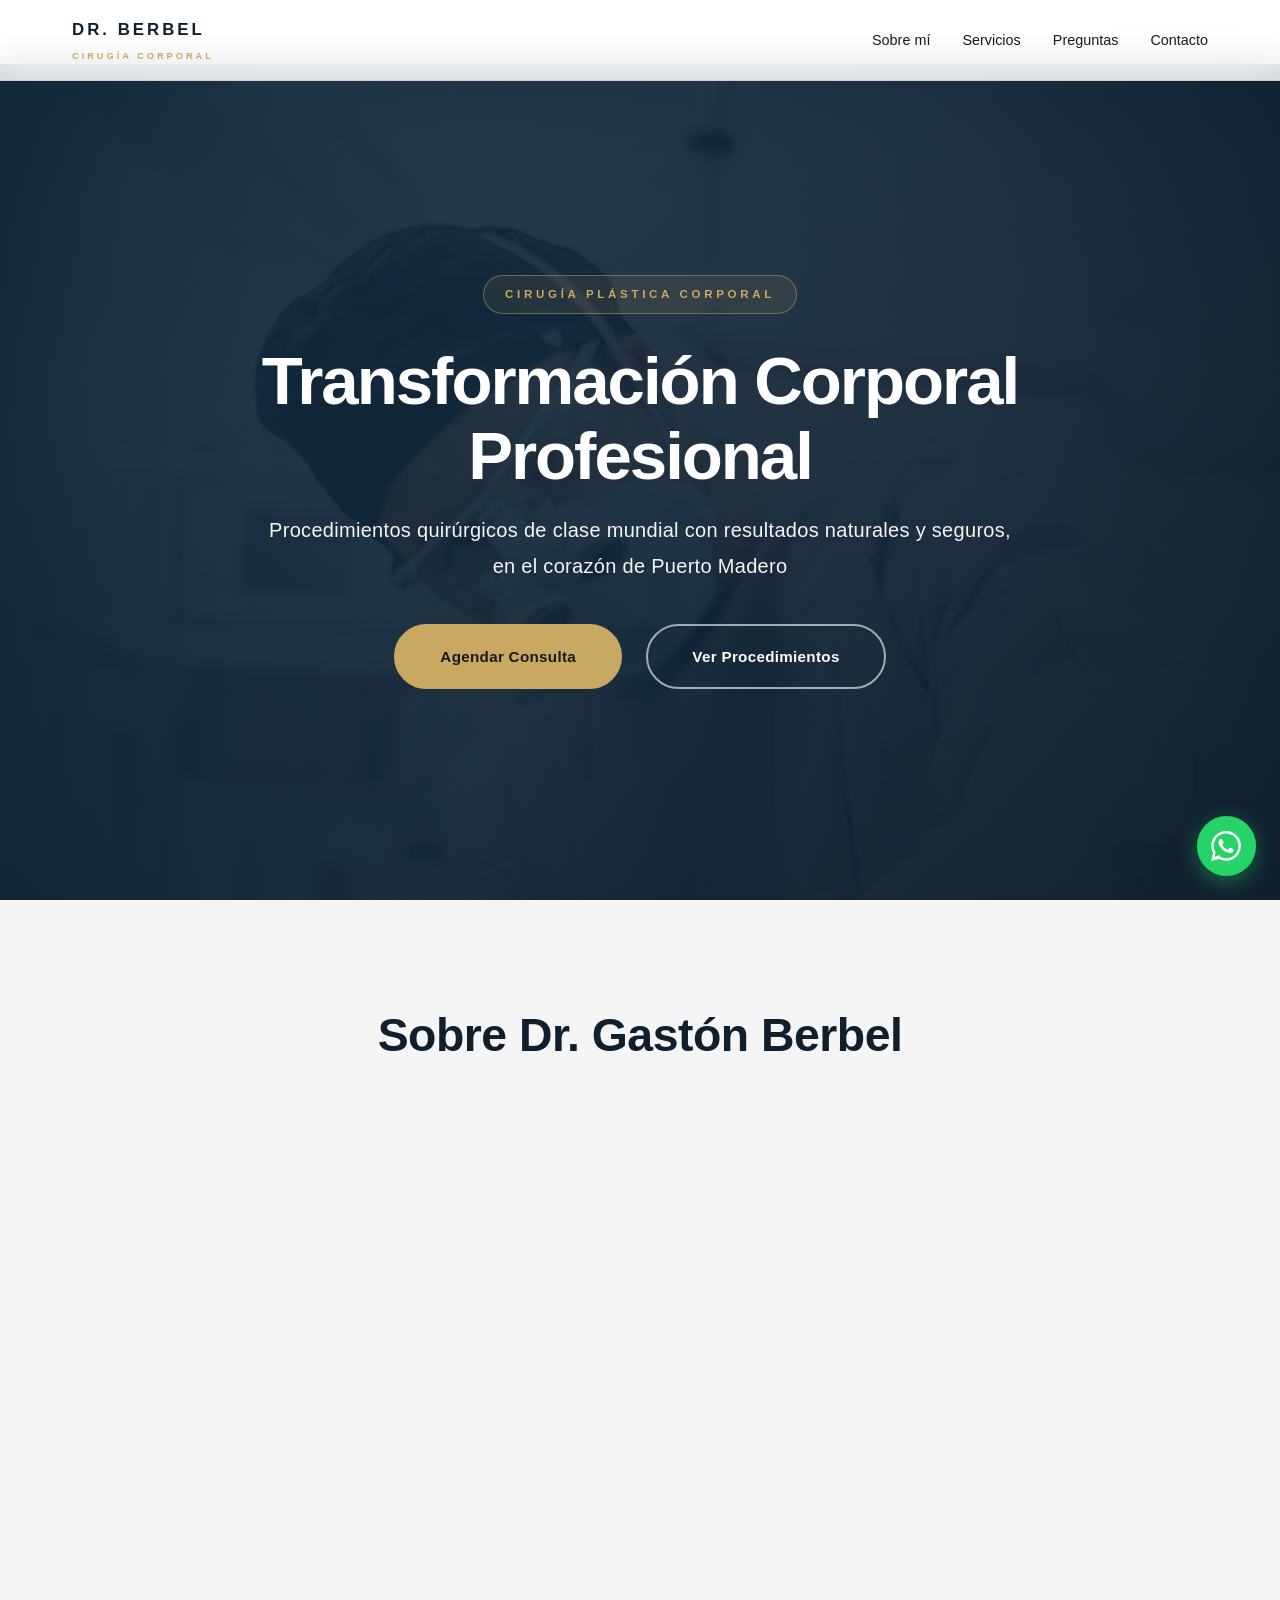
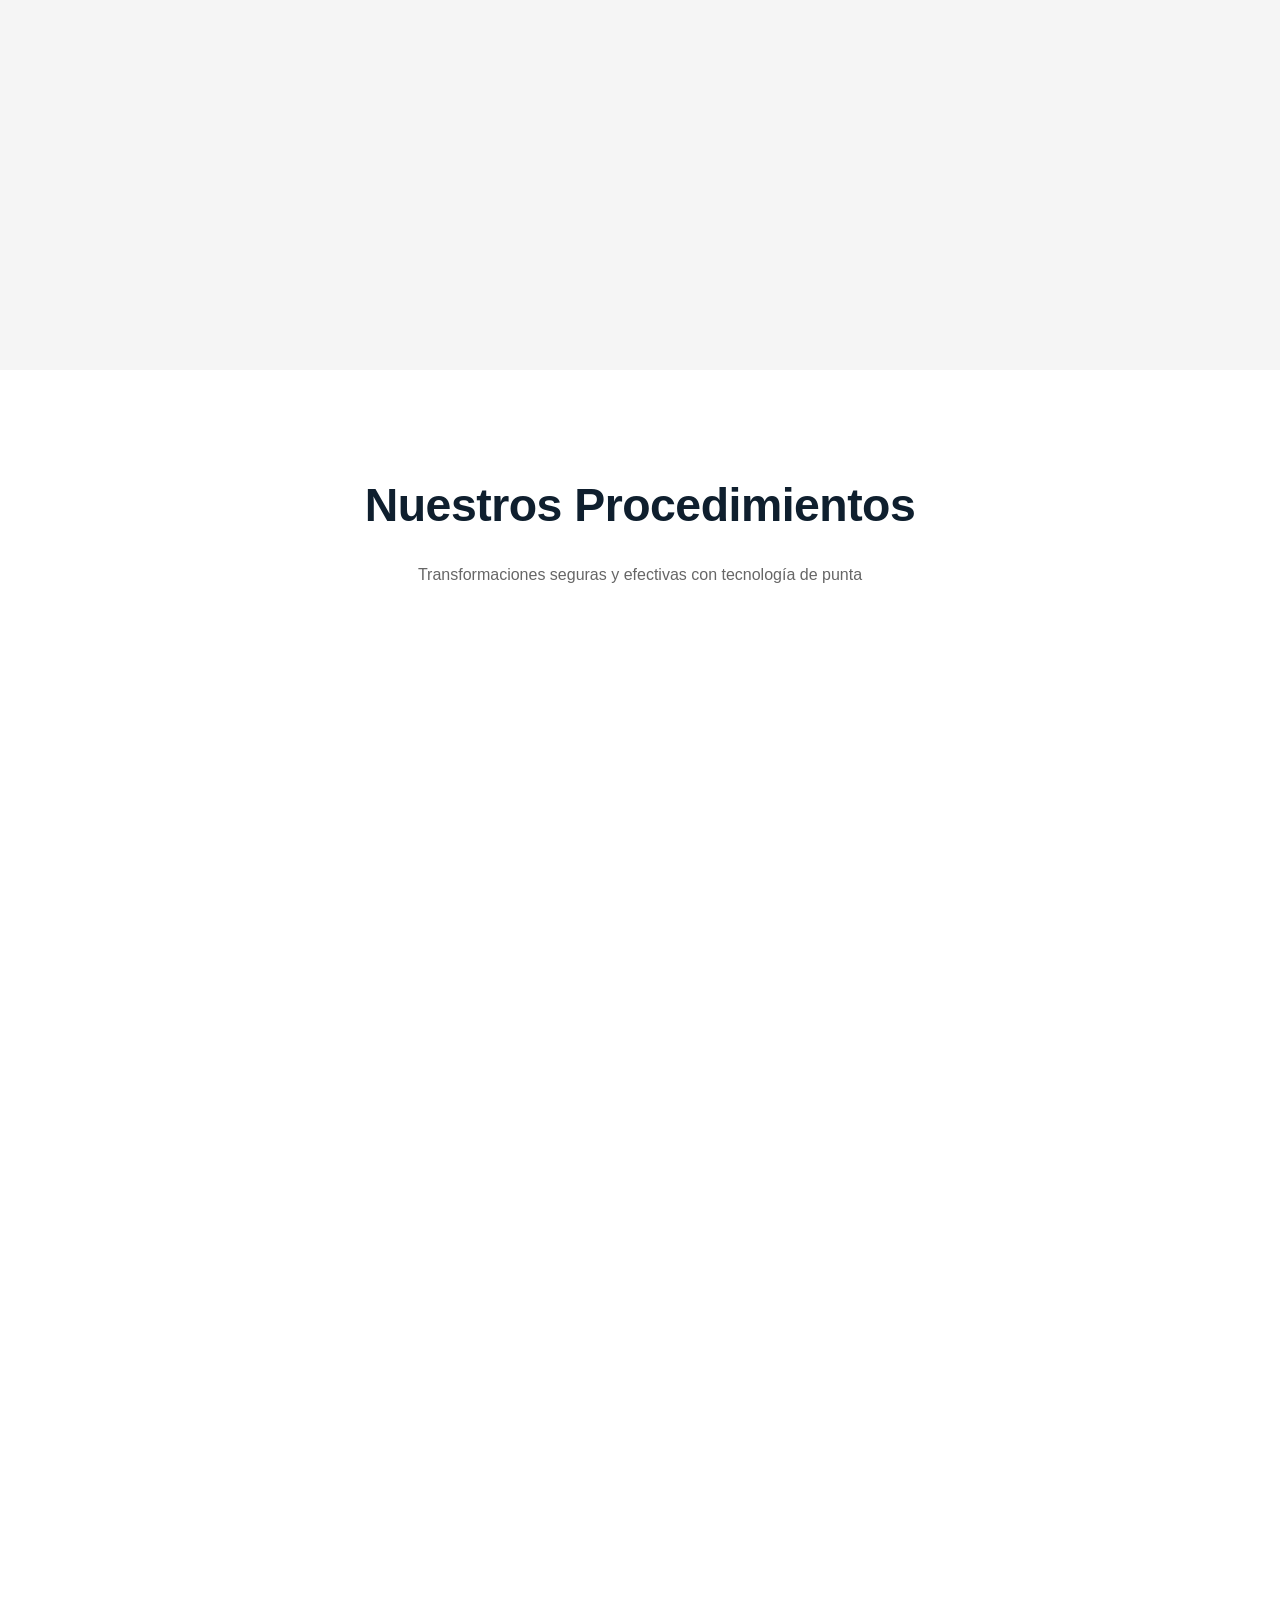
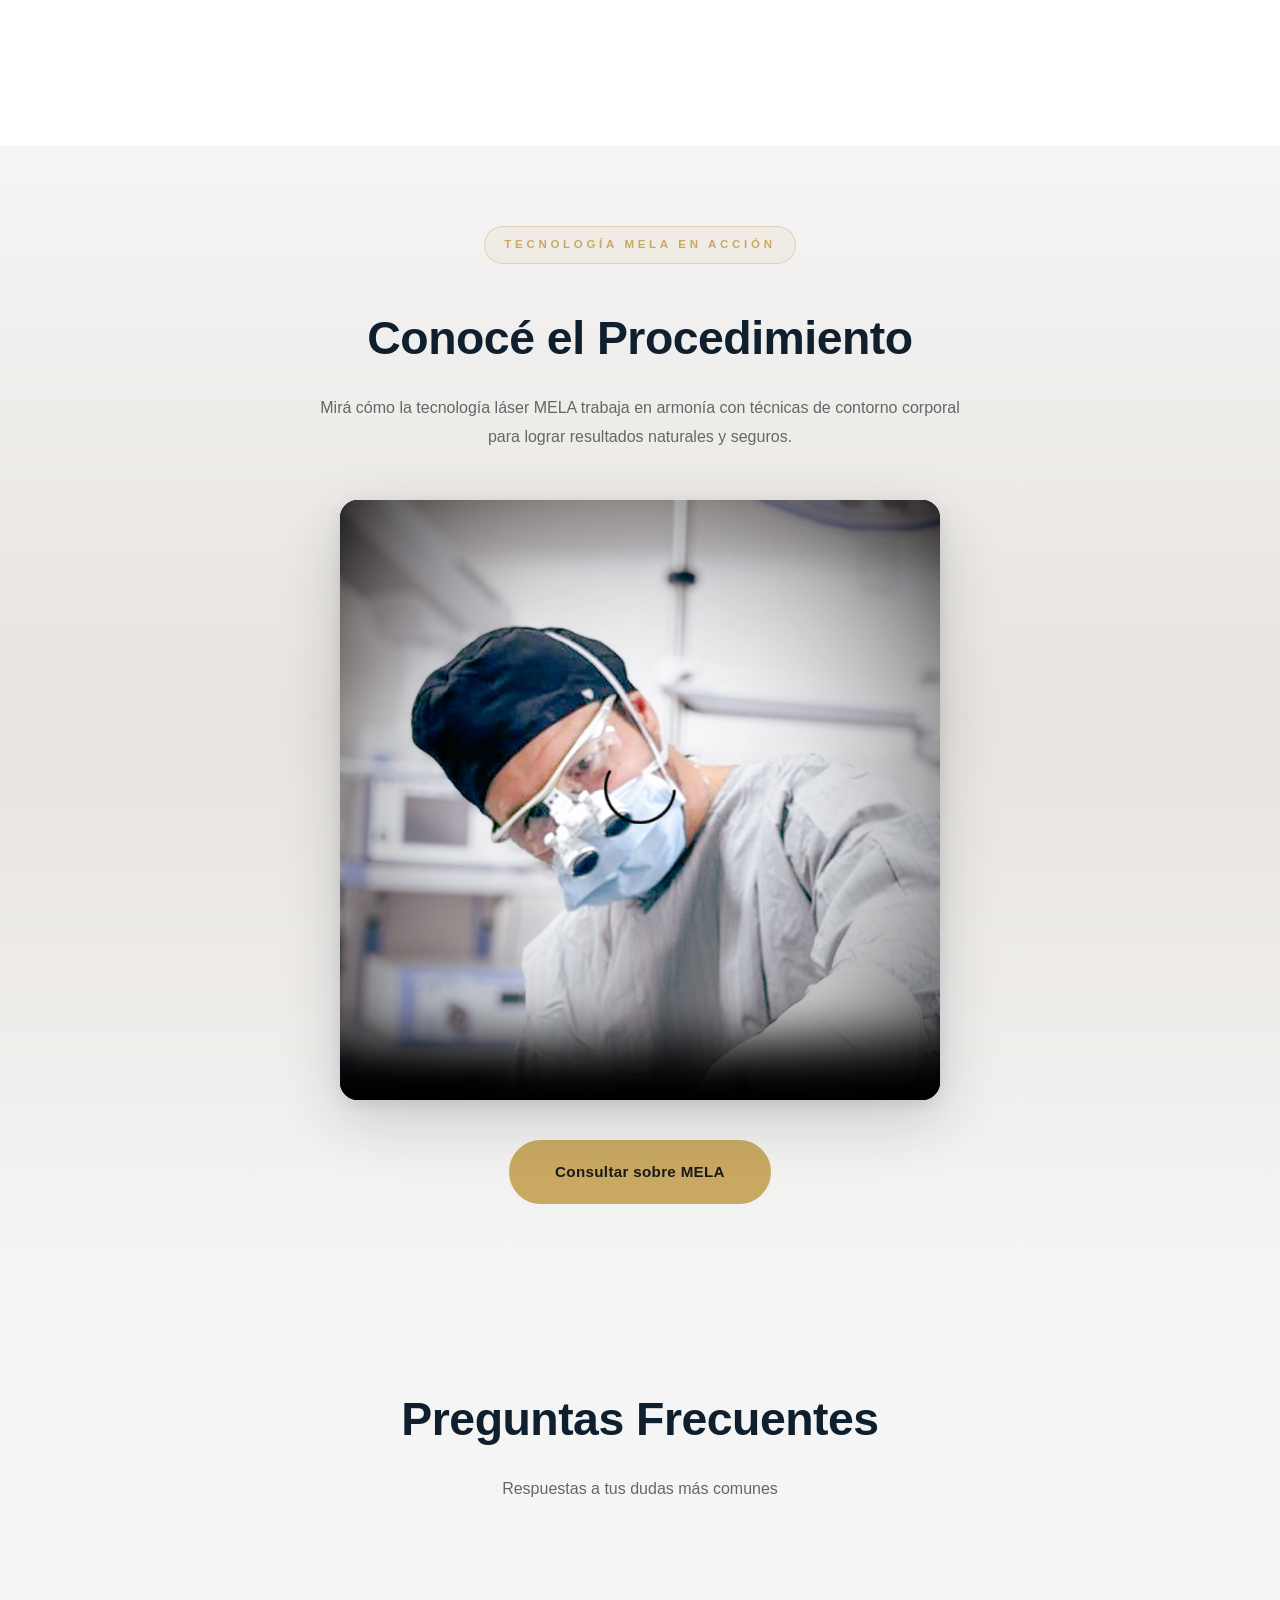
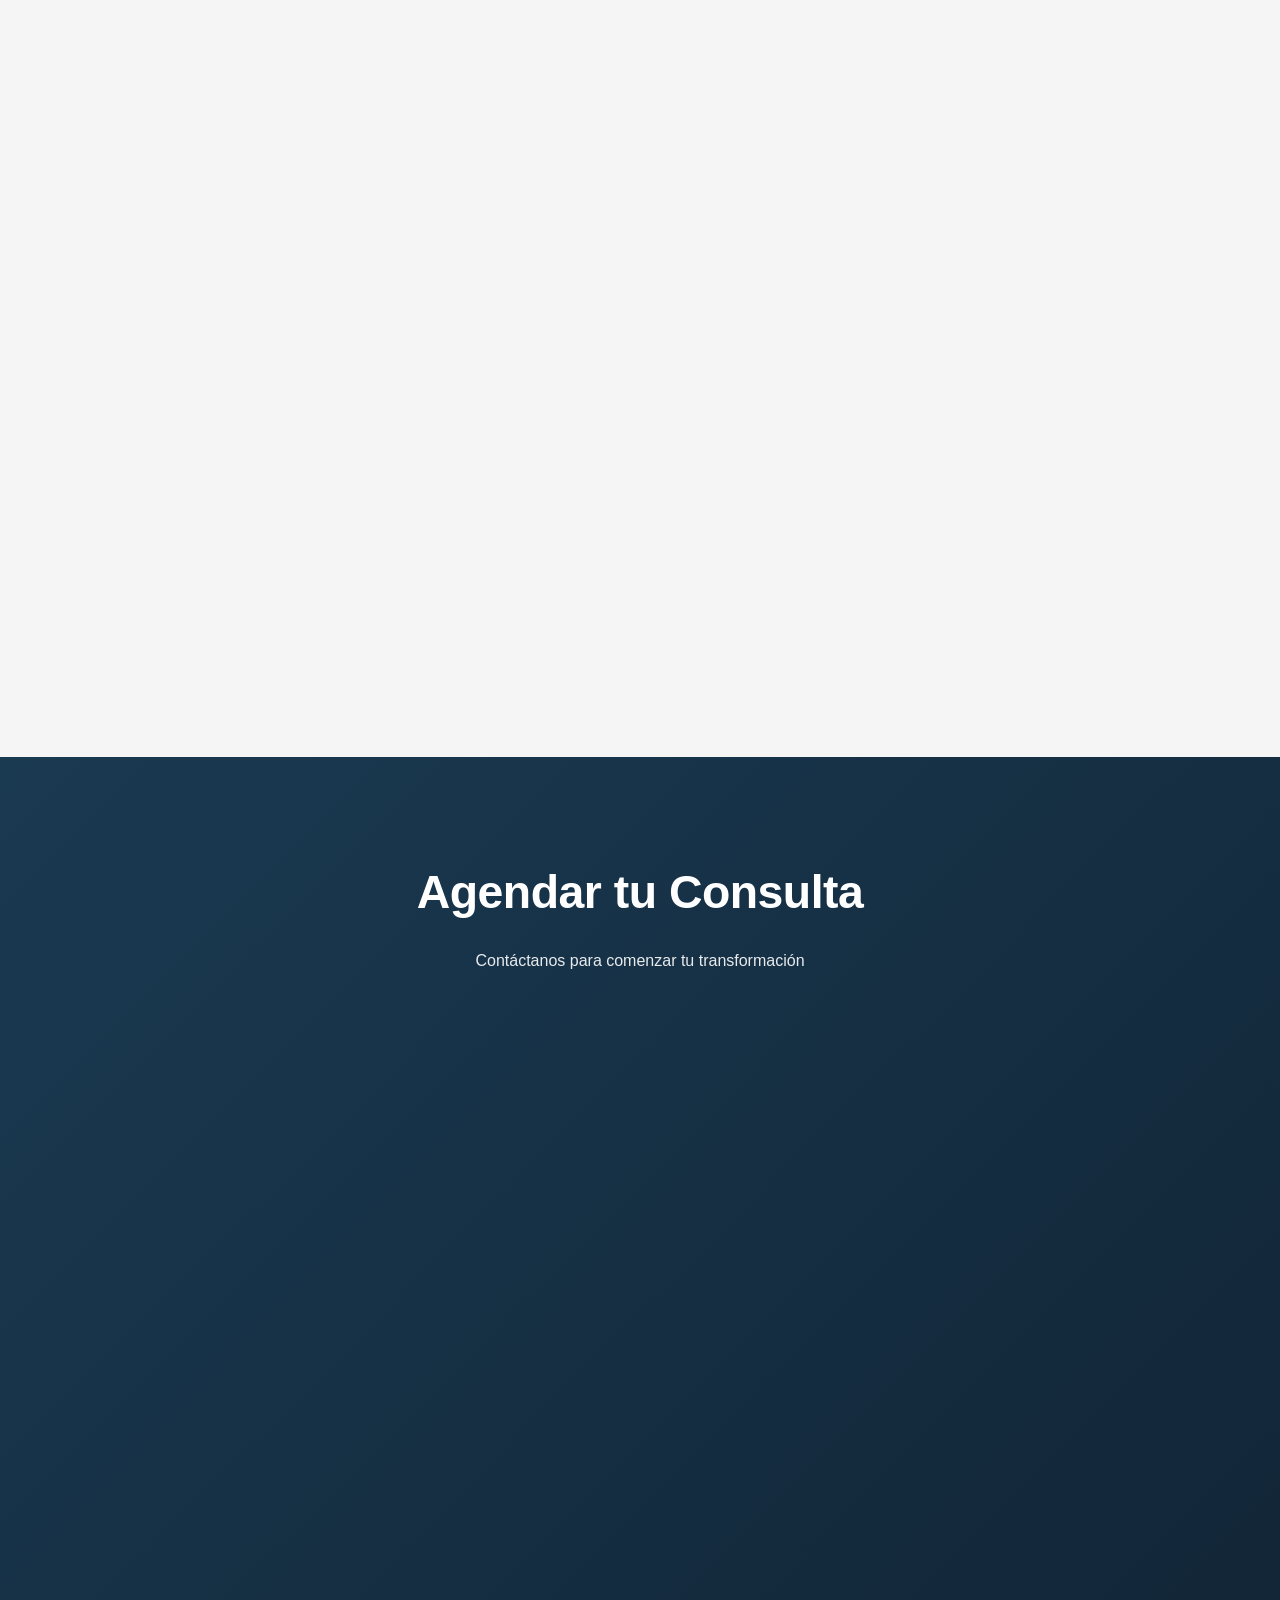
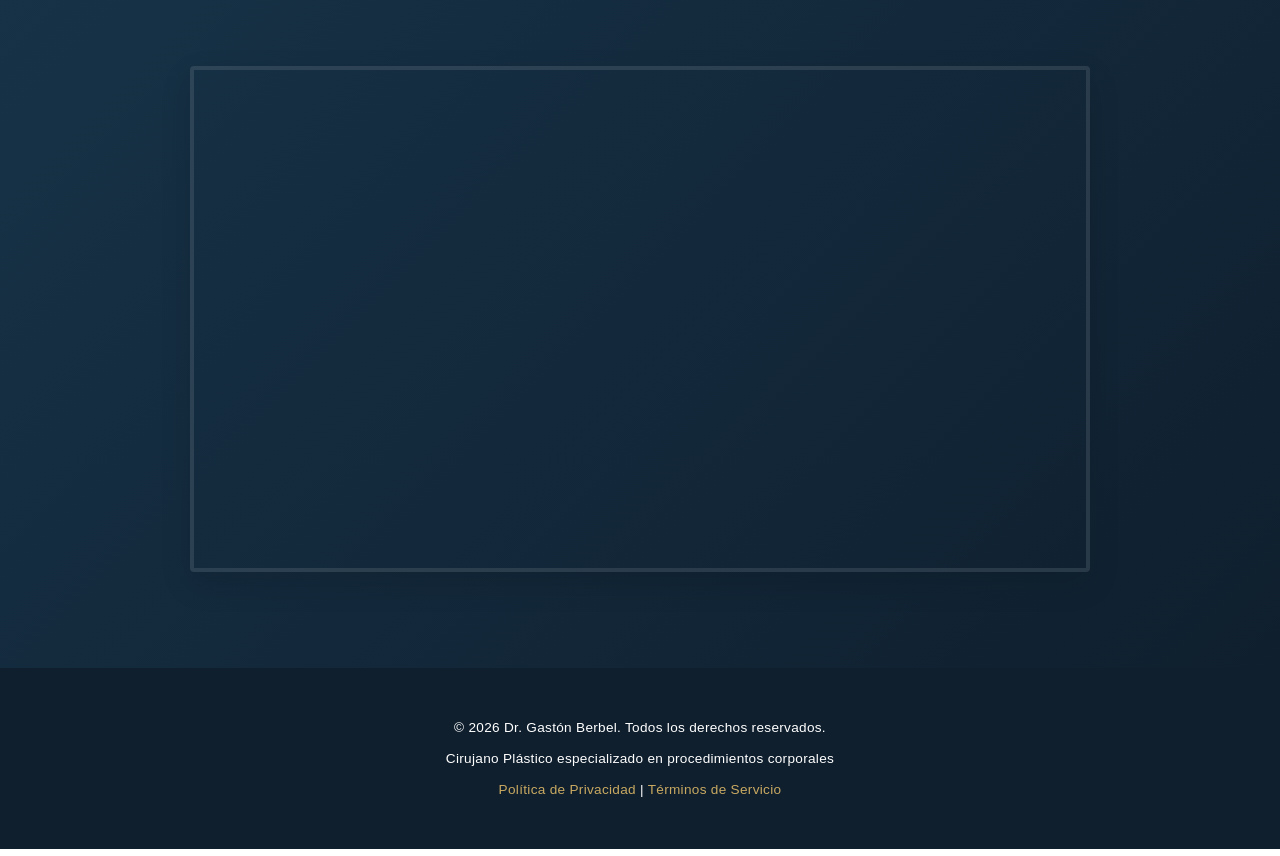
==== commit d8f94320: "feat(video-security-seo): compress video to 5.7MB, untrack from LFS to enable GitHub Pages play, add" ====
--- a/index.html
+++ b/index.html
@@ -3,6 +3,7 @@
 <head>
     <meta charset="UTF-8">
     <meta name="viewport" content="width=device-width, initial-scale=1.0">
+    <meta http-equiv="Content-Security-Policy" content="default-src 'self'; script-src 'self' 'sha256-vr59LqWEtYl4IaGS9ytalcYheoW66uVIMXLixR3u/8g='; style-src 'self' https://fonts.googleapis.com; font-src 'self' https://fonts.gstatic.com; img-src 'self' data: https://agustinlago88.github.io; frame-src https://maps.google.com https://www.google.com; connect-src 'self'; media-src 'self';">
 
     <!-- TITLE: ≤60 chars. Enfoque en credencial + tecnología + ubicación. Sin body shaming. -->
     <title>Dr. Gastón Berbel | Contorno Corporal VASER · Puerto Madero</title>
@@ -181,6 +182,23 @@
                 "description": "Combinación personalizada de técnicas avanzadas para un contorno armónico y proporcionado. Tratamiento de múltiples zonas corporales.",
                 "procedureType": "https://schema.org/SurgicalProcedure",
                 "bodyLocation": "Abdomen, cintura, caderas, muslos, espalda, brazos"
+            },
+            {
+                "@type": "VideoObject",
+                "name": "Tecnología MELA en Acción | Dr. Gastón Berbel",
+                "description": "Video demostrativo y explicativo sobre el procedimiento MELA (Mini Extracción Lipídica Ambulatoria) en Puerto Madero por el Dr. Gastón Berbel.",
+                "thumbnailUrl": [
+                    "https://agustinlago88.github.io/berbel/images/dr-berbel-crop.jpg"
+                ],
+                "uploadDate": "2026-06-17T12:00:00-03:00",
+                "contentUrl": "https://agustinlago88.github.io/berbel/melavideo.mp4",
+                "embedUrl": "https://agustinlago88.github.io/berbel/melavideo.mp4",
+                "duration": "PT0M28S",
+                "regionsAllowed": ["AR", "UY", "CL"],
+                "creator": {
+                    "@type": "Person",
+                    "name": "Dr. Gastón Berbel"
+                }
             }
         ]
     }
@@ -256,7 +274,7 @@
                 <h2>Nuestros Procedimientos</h2>
                 <p class="section-subtitle">Transformaciones seguras y efectivas con tecnología de punta</p>
                 <div class="services-grid">
-                    <article class="service-card" onclick="openModal('lipo')" role="button" tabindex="0" aria-label="Ver detalles de Liposucción Micro Aire y VASER" id="card-lipo">
+                    <article class="service-card" data-modal-open="lipo" role="button" tabindex="0" aria-label="Ver detalles de Liposucción Micro Aire y VASER" id="card-lipo">
                         <div class="service-icon">
                             <svg width="32" height="32" viewBox="0 0 24 24" fill="none" stroke="currentColor" stroke-width="2" aria-hidden="true">
                                 <path d="M6 9c0-1.657 1.343-3 3-3h6c1.657 0 3 1.343 3 3v8c0 1.657-1.343 3-3 3H9c-1.657 0-3-1.343-3-3V9z"/>
@@ -269,7 +287,7 @@
                         <span class="service-link" aria-hidden="true">Más información →</span>
                     </article>
 
-                    <article class="service-card" onclick="openModal('mela')" role="button" tabindex="0" aria-label="Ver detalles de MELA" id="card-mela">
+                    <article class="service-card" data-modal-open="mela" role="button" tabindex="0" aria-label="Ver detalles de MELA" id="card-mela">
                         <div class="service-icon">
                             <svg width="32" height="32" viewBox="0 0 24 24" fill="none" stroke="currentColor" stroke-width="2" aria-hidden="true">
                                 <polygon points="13 2 3 14 12 14 11 22 21 10 12 10 13 2"/>
@@ -280,7 +298,7 @@
                         <span class="service-link" aria-hidden="true">Más información →</span>
                     </article>
 
-                    <article class="service-card" onclick="openModal('dermolipectomy')" role="button" tabindex="0" aria-label="Ver detalles de Dermolipectomía" id="card-dermolipectomy">
+                    <article class="service-card" data-modal-open="dermolipectomy" role="button" tabindex="0" aria-label="Ver detalles de Dermolipectomía" id="card-dermolipectomy">
                         <div class="service-icon">
                             <svg width="32" height="32" viewBox="0 0 24 24" fill="none" stroke="currentColor" stroke-width="2" aria-hidden="true">
                                 <circle cx="6" cy="6" r="3"/>
@@ -294,7 +312,7 @@
                         <span class="service-link" aria-hidden="true">Más información →</span>
                     </article>
 
-                    <article class="service-card" onclick="openModal('abdominoplasty')" role="button" tabindex="0" aria-label="Ver detalles de Abdominoplastia" id="card-abdominoplasty">
+                    <article class="service-card" data-modal-open="abdominoplasty" role="button" tabindex="0" aria-label="Ver detalles de Abdominoplastia" id="card-abdominoplasty">
                         <div class="service-icon">
                             <svg width="32" height="32" viewBox="0 0 24 24" fill="none" stroke="currentColor" stroke-width="2" aria-hidden="true">
                                 <path d="M6 13.5c0-3.866 2.239-7.228 5.5-8.866"/>
@@ -308,7 +326,7 @@
                         <span class="service-link" aria-hidden="true">Más información →</span>
                     </article>
 
-                    <article class="service-card" onclick="openModal('liposculpt')" role="button" tabindex="0" aria-label="Ver detalles de Liposcultura Integral" id="card-liposculpt">
+                    <article class="service-card" data-modal-open="liposculpt" role="button" tabindex="0" aria-label="Ver detalles de Liposcultura Integral" id="card-liposculpt">
                         <div class="service-icon">
                             <svg width="32" height="32" viewBox="0 0 24 24" fill="none" stroke="currentColor" stroke-width="2" aria-hidden="true">
                                 <path d="M12 2C6.48 2 2 6.48 2 12s4.48 10 10 10 10-4.48 10-10S17.52 2 12 2z"/>
@@ -413,7 +431,7 @@
         <section class="contact" id="contact" aria-label="Información de contacto">
             <div class="container">
                 <h2>Agendar tu Consulta</h2>
-                <p class="section-subtitle" style="color: rgba(255,255,255,0.9);">Contáctanos para comenzar tu transformación</p>
+                <p class="section-subtitle">Contáctanos para comenzar tu transformación</p>
                 <div class="contact-content">
                     <a class="contact-method" href="https://wa.me/5491136186160?text=Hola%20Dr.%20Berbel%2C%20quisiera%20agendar%20una%20consulta" target="_blank" rel="noopener" id="contact-whatsapp" aria-label="Escribir por WhatsApp al +54 9 11 3618-6160">
                         <div class="contact-icon"><svg width="28" height="28" viewBox="0 0 24 24" fill="currentColor" aria-hidden="true"><path d="M.057 24l1.687-6.163a11.867 11.867 0 0 1-1.587-5.946C.16 5.335 5.495 0 12.05 0a11.817 11.817 0 0 1 8.413 3.488 11.824 11.824 0 0 1 3.48 8.414c-.003 6.557-5.338 11.892-11.893 11.892a11.9 11.9 0 0 1-5.688-1.448L.057 24zm6.597-3.807c1.676.995 3.276 1.591 5.392 1.592 5.448 0 9.886-4.434 9.889-9.885.002-5.462-4.415-9.89-9.881-9.892-5.452 0-9.887 4.434-9.889 9.884a9.86 9.86 0 0 0 1.51 5.26l-.999 3.648 3.978-1.607zm11.387-5.464c-.074-.124-.272-.198-.57-.347-.297-.149-1.758-.868-2.031-.967-.272-.099-.47-.149-.669.149-.198.297-.768.967-.941 1.165-.173.198-.347.223-.644.074-.297-.149-1.255-.462-2.39-1.475-.883-.788-1.48-1.761-1.653-2.059-.173-.297-.018-.458.13-.606.134-.133.298-.347.446-.521.149-.174.198-.298.298-.496.099-.198.05-.372-.025-.521-.074-.149-.669-1.612-.916-2.207-.242-.579-.487-.5-.669-.51l-.57-.01c-.198 0-.52.074-.792.372s-1.04 1.016-1.04 2.479 1.065 2.876 1.213 3.074c.149.198 2.095 3.2 5.076 4.487.709.306 1.263.489 1.694.626.712.226 1.36.194 1.872.118.571-.085 1.758-.719 2.006-1.413.248-.694.248-1.29.173-1.414z"/></svg></div>
@@ -479,7 +497,7 @@
     <!-- Modals -->
     <div class="modal" id="lipoModal" role="dialog" aria-labelledby="lipoModalTitle" aria-modal="true">
         <div class="modal-content">
-            <button class="modal-close" onclick="closeModal('lipo')" aria-label="Cerrar">✕</button>
+            <button class="modal-close" aria-label="Cerrar">✕</button>
             <h3 id="lipoModalTitle">Liposucción Micro Aire y VASER</h3>
             <p><strong>Tecnología:</strong> El ultrasonido VASER de tercera generación emulsifica la grasa de forma selectiva, respetando vasos y nervios; la cánula vibratoria Micro Aire (PAL) la extrae de manera uniforme y controlada.</p>
             <p><strong>Beneficios:</strong></p>
@@ -496,7 +514,7 @@
 
     <div class="modal" id="melaModal" role="dialog" aria-labelledby="melaModalTitle" aria-modal="true">
         <div class="modal-content">
-            <button class="modal-close" onclick="closeModal('mela')" aria-label="Cerrar">✕</button>
+            <button class="modal-close" aria-label="Cerrar">✕</button>
             <h3 id="melaModalTitle">MELA</h3>
             <p><strong>Tecnología:</strong> Combinación de láser con liposucción para estimular colágeno.</p>
             <p><strong>Beneficios:</strong></p>
@@ -525,7 +543,7 @@
 
     <div class="modal" id="dermolipectomyModal" role="dialog" aria-labelledby="dermolipectomyModalTitle" aria-modal="true">
         <div class="modal-content">
-            <button class="modal-close" onclick="closeModal('dermolipectomy')" aria-label="Cerrar">✕</button>
+            <button class="modal-close" aria-label="Cerrar">✕</button>
             <h3 id="dermolipectomyModalTitle">Dermolipectomía</h3>
             <p><strong>Procedimiento:</strong> Extirpación quirúrgica de exceso de piel y grasa.</p>
             <p><strong>Indicado para:</strong></p>
@@ -542,7 +560,7 @@
 
     <div class="modal" id="abdominoplastyModal" role="dialog" aria-labelledby="abdominoplastyModalTitle" aria-modal="true">
         <div class="modal-content">
-            <button class="modal-close" onclick="closeModal('abdominoplasty')" aria-label="Cerrar">✕</button>
+            <button class="modal-close" aria-label="Cerrar">✕</button>
             <h3 id="abdominoplastyModalTitle">Abdominoplastia</h3>
             <p><strong>Procedimiento:</strong> Remodelación completa del abdomen con reparación muscular.</p>
             <p><strong>Incluye:</strong></p>
@@ -559,7 +577,7 @@
 
     <div class="modal" id="liposculptModal" role="dialog" aria-labelledby="liposculptModalTitle" aria-modal="true">
         <div class="modal-content">
-            <button class="modal-close" onclick="closeModal('liposculpt')" aria-label="Cerrar">✕</button>
+            <button class="modal-close" aria-label="Cerrar">✕</button>
             <h3 id="liposculptModalTitle">Liposcultura Integral</h3>
             <p><strong>Procedimiento:</strong> Combinación personalizada de técnicas para silueta armoniosa.</p>
             <p><strong>Áreas tratables:</strong></p>
--- a/styles.css
+++ b/styles.css
@@ -665,6 +665,10 @@
     letter-spacing: -0.5px;
 }
 
+.contact .section-subtitle {
+    color: rgba(255, 255, 255, 0.9);
+}
+
 .contact-content {
     display: grid;
     grid-template-columns: repeat(auto-fit, minmax(250px, 1fr));
@@ -779,14 +783,14 @@
 }
 
 .video-container {
-    max-width: 900px;
+    max-width: 600px;
     margin: 0 auto;
     border-radius: 18px;
     overflow: hidden;
     box-shadow: 0 20px 60px rgba(15,31,46,0.18), 0 4px 16px rgba(0,0,0,0.08);
     background: #000;
     position: relative;
-    aspect-ratio: 16/9;
+    aspect-ratio: 1;
 }
 
 .video-container video {
@@ -816,8 +820,8 @@
     border-radius: 12px;
     background: #000;
     display: block;
-    max-height: 300px;
-    object-fit: cover;
+    max-height: 400px;
+    object-fit: contain;
 }
 
 /* ============================================
@@ -1176,7 +1180,6 @@
 
     .video-container {
         border-radius: 12px;
-        aspect-ratio: 4/3;
     }
 
     .video-cta {
@@ -1300,7 +1303,7 @@
     }
 
     .modal-video video {
-        max-height: 180px;
+        max-height: 280px;
     }
 }
 
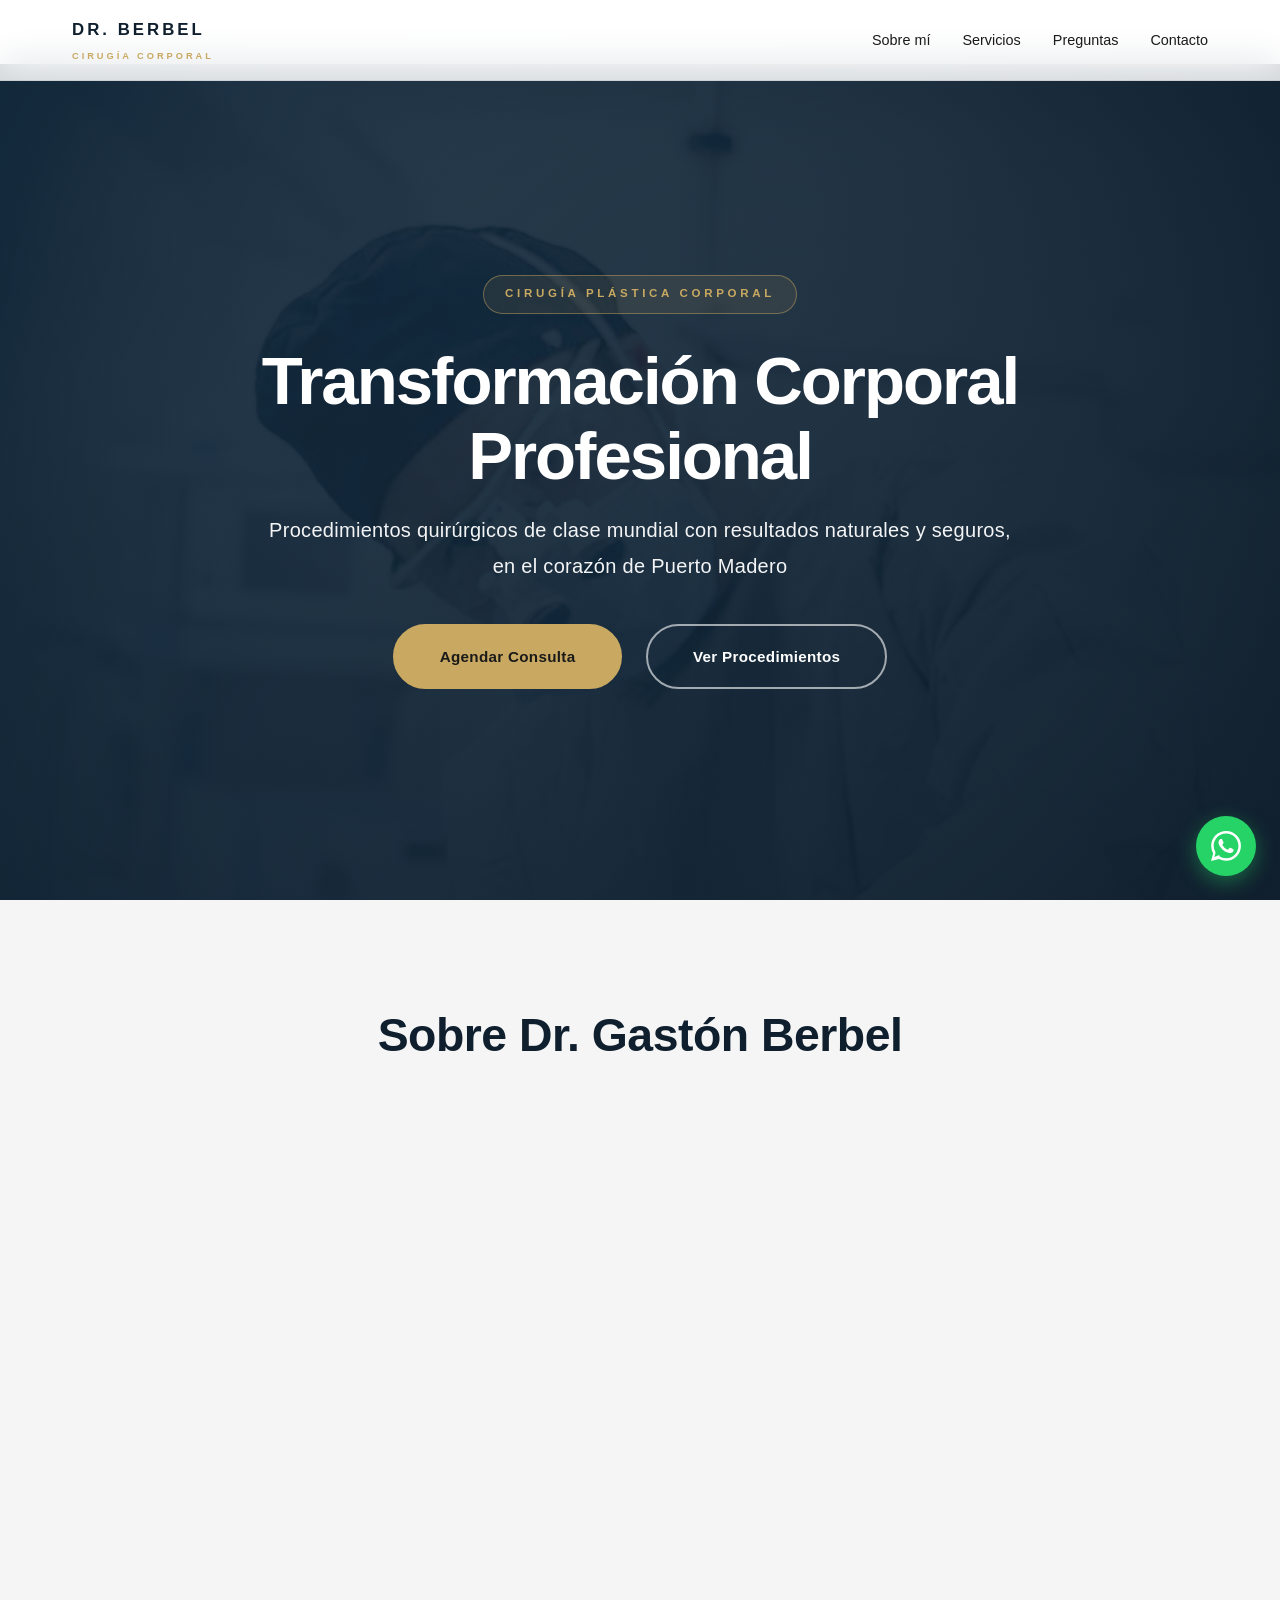
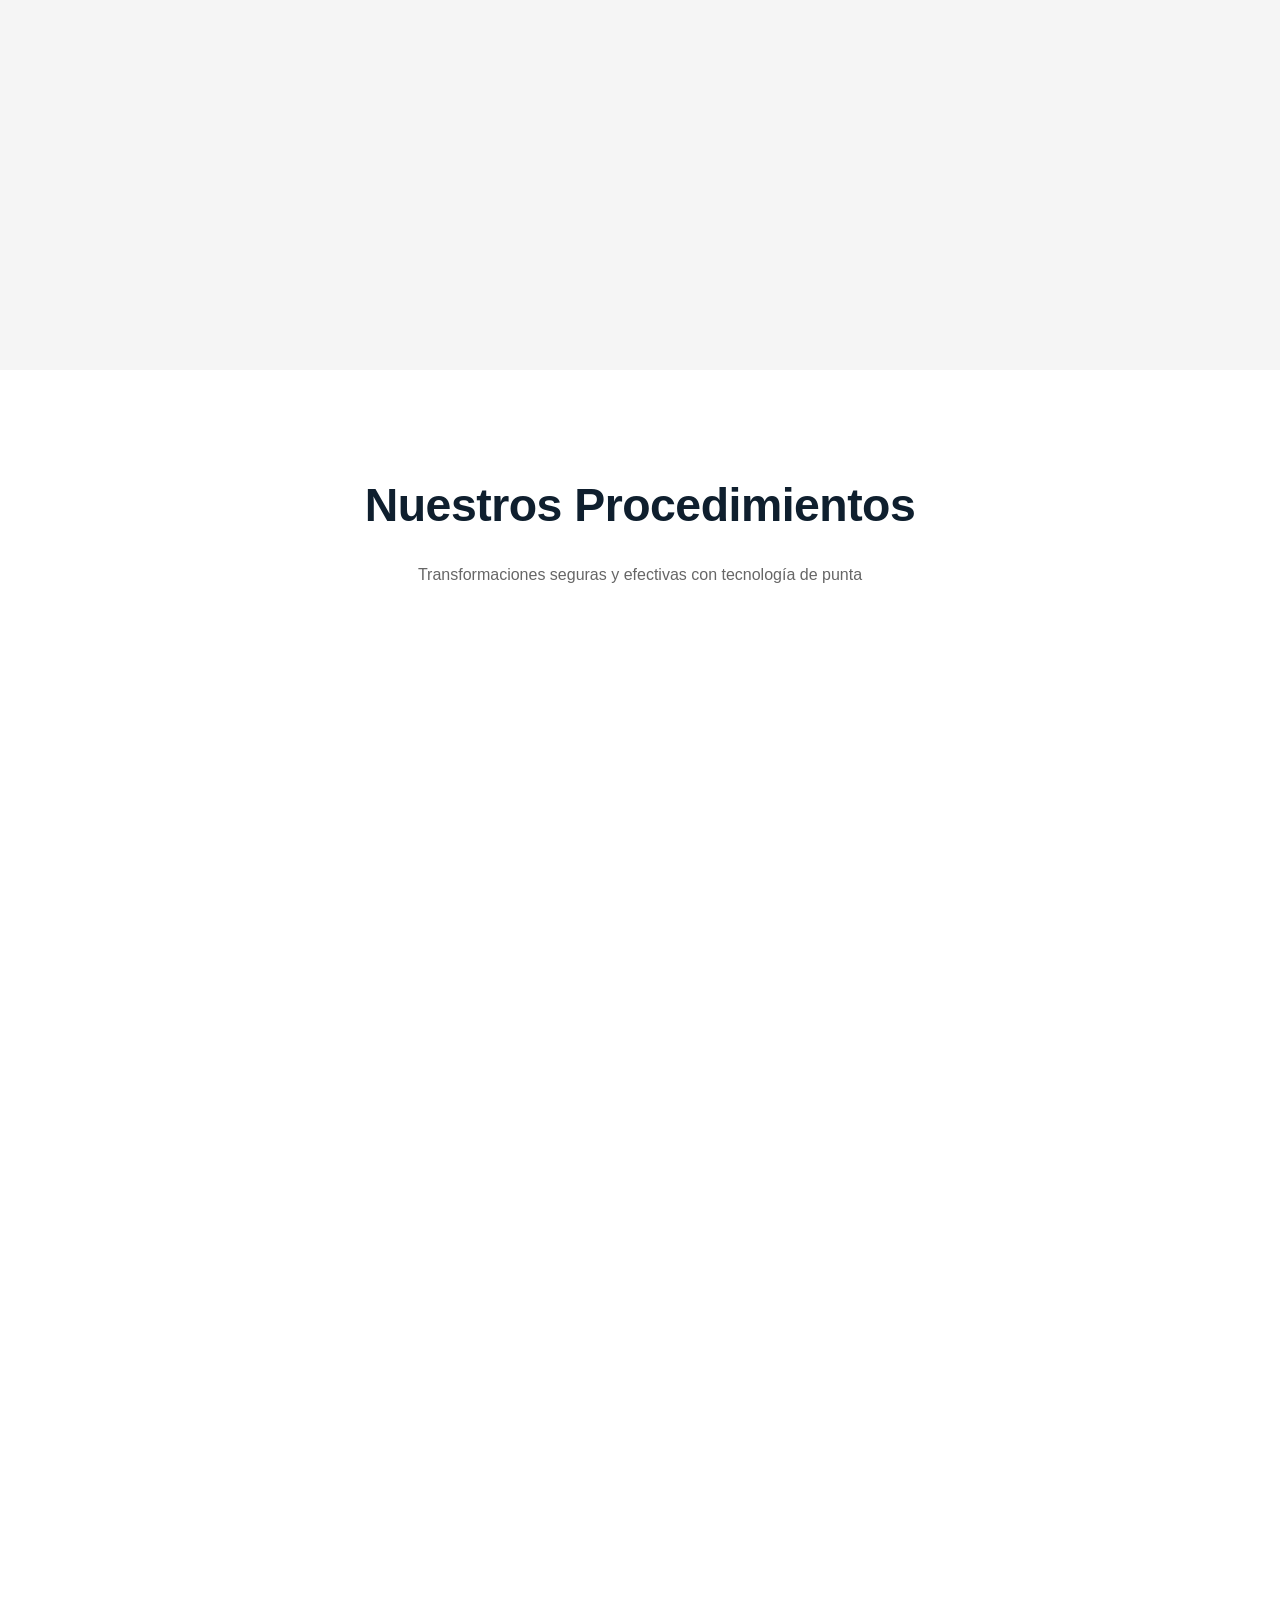
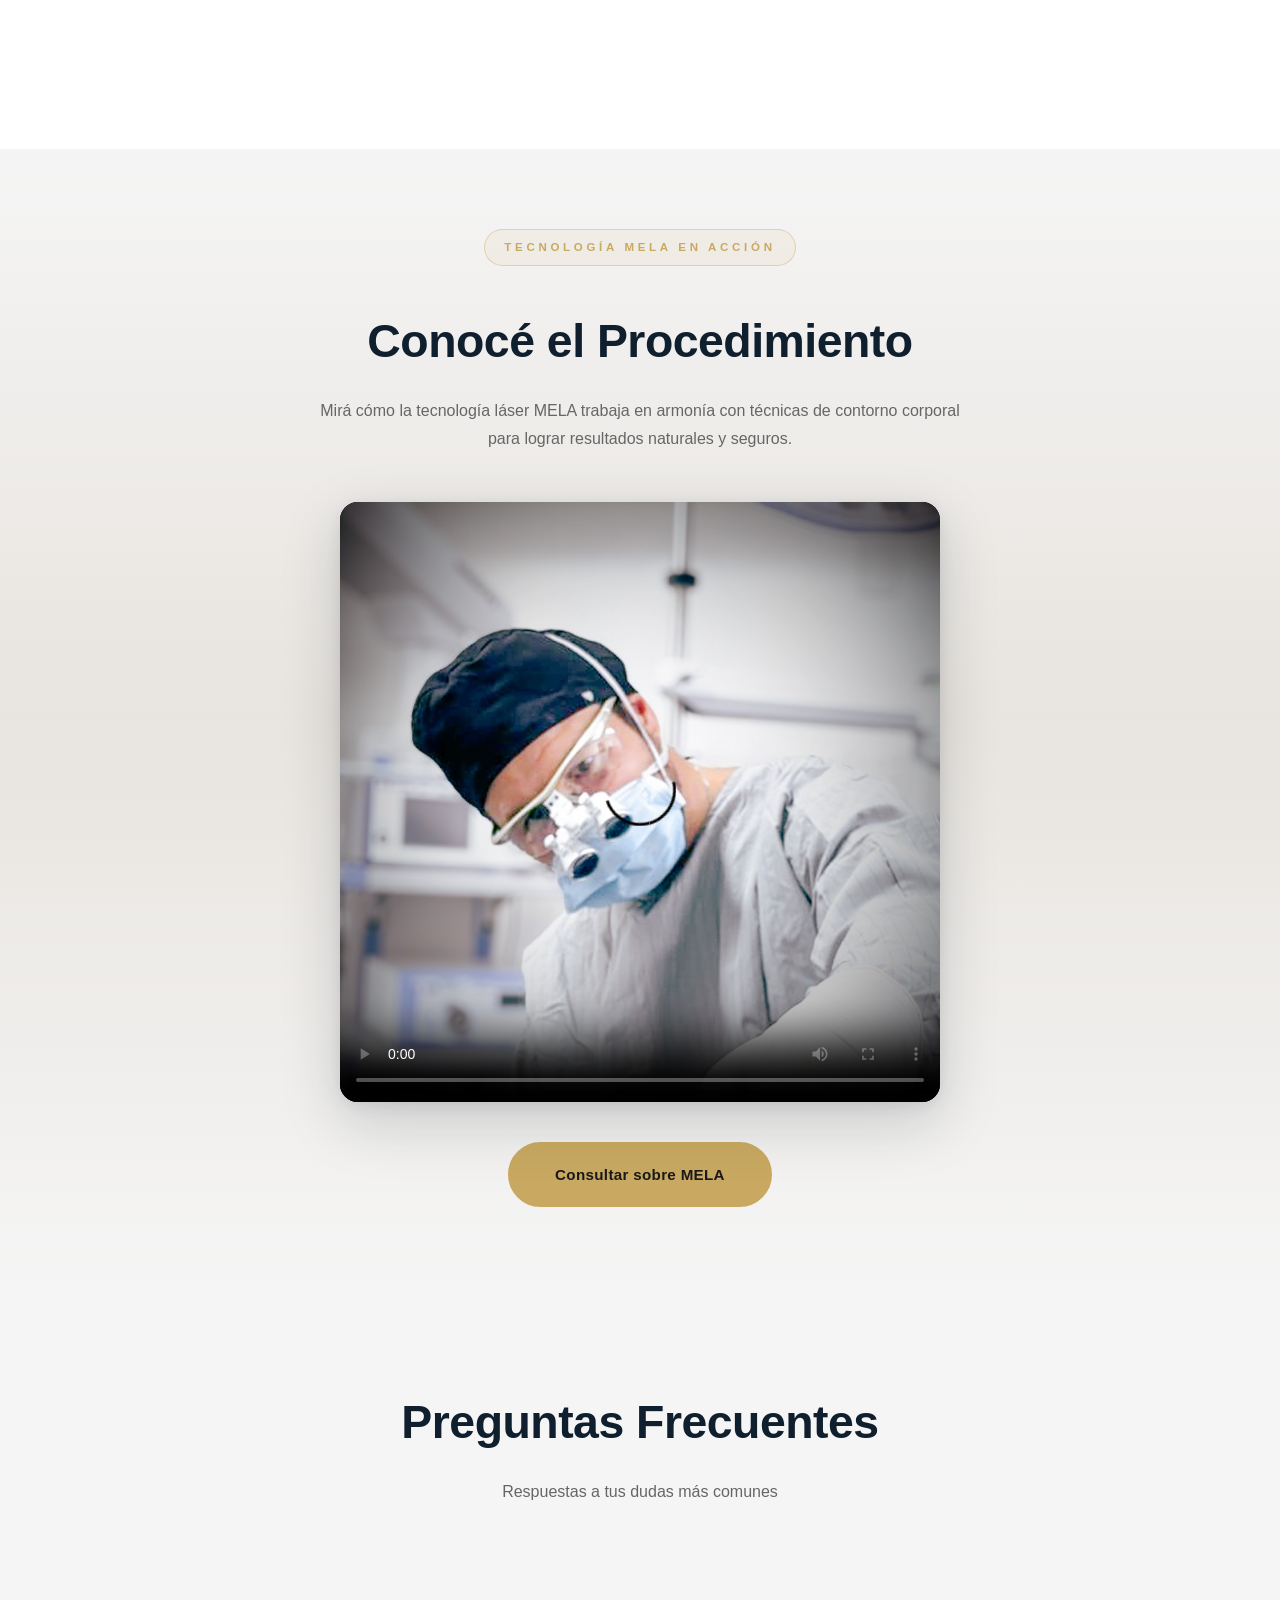
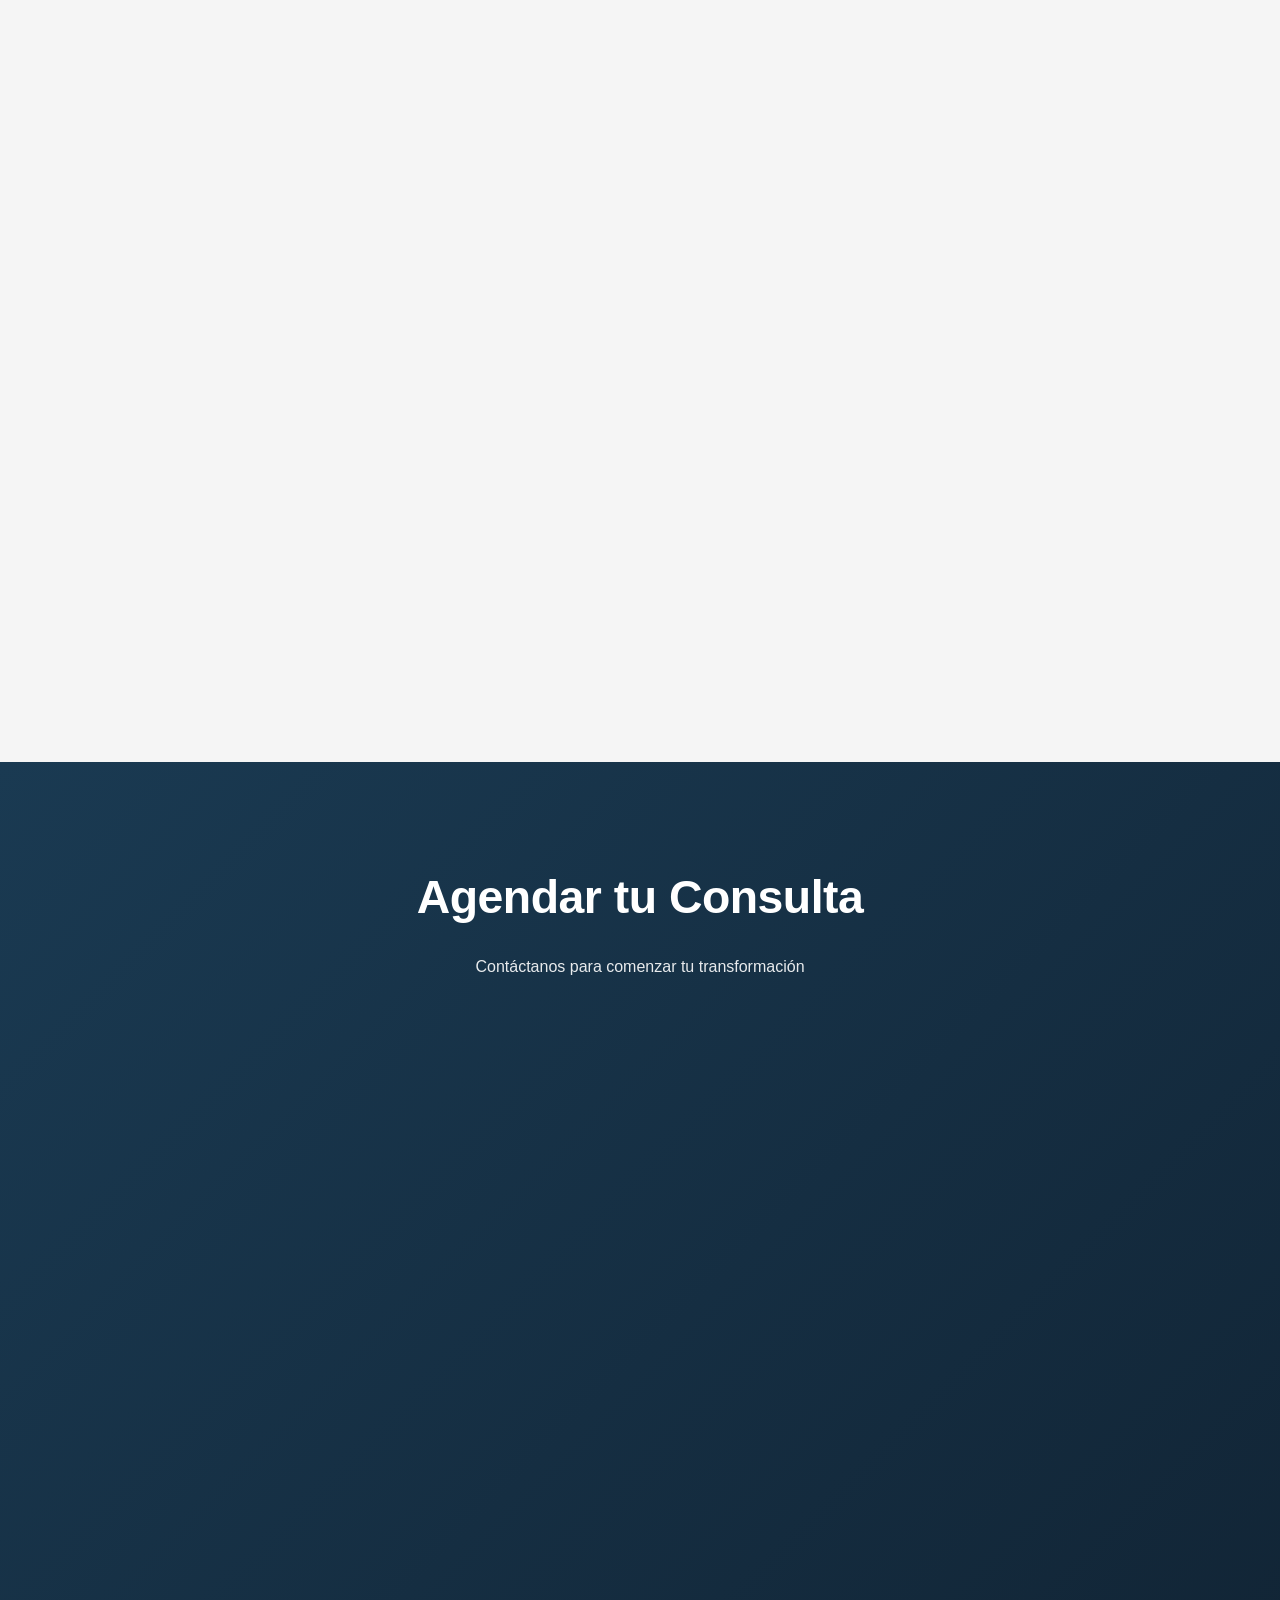
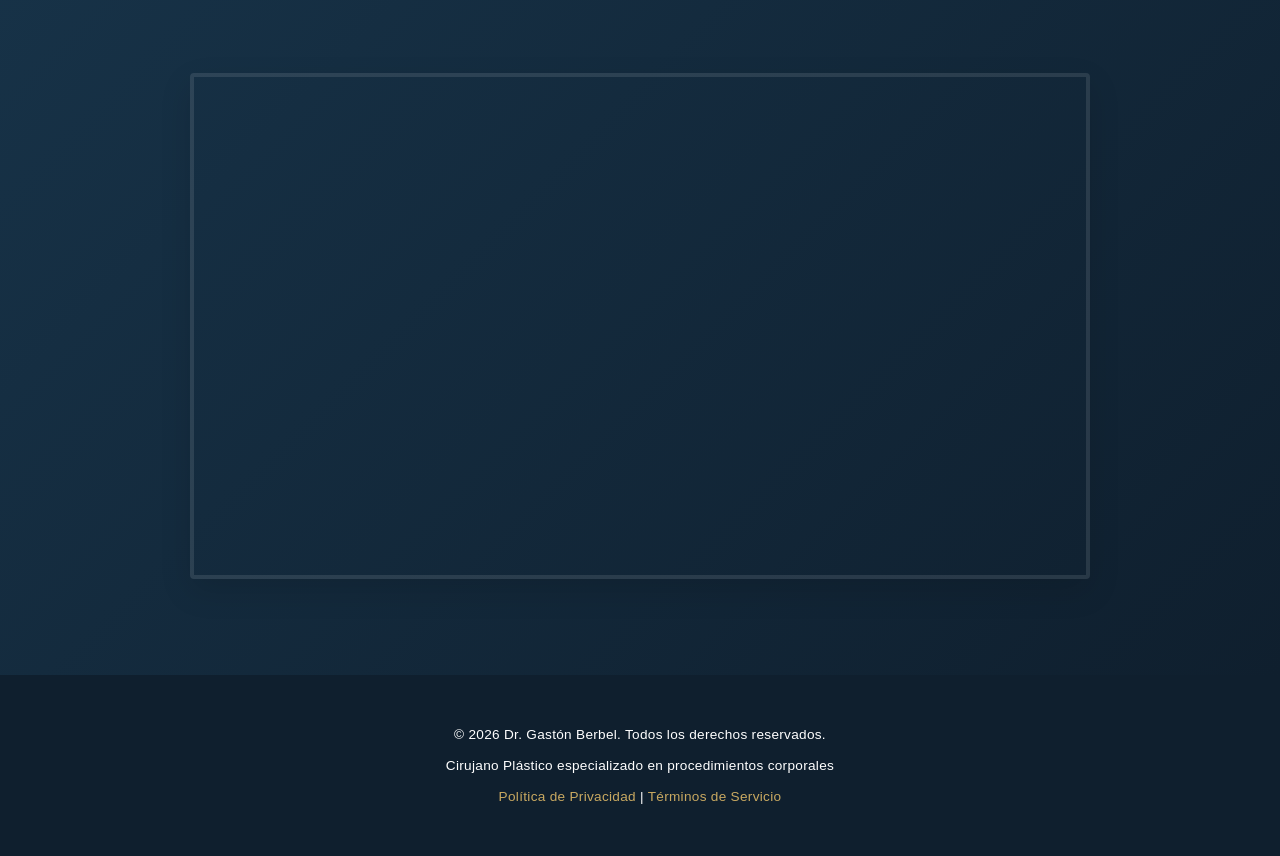
==== commit 31edfb5f: "style: change 'Miembro de Sociedades Médicas Internacionales' to 'Miembro SAR' in credentials" ====
--- a/index.html
+++ b/index.html
@@ -260,7 +260,7 @@
                                 <li>Especialista en Liposucción VASER y Micro Aire</li>
                                 <li>Experto en MELA</li>
                                 <li>Certificación en Dermolipectomía Avanzada</li>
-                                <li>Miembro de Sociedades Médicas Internacionales</li>
+                                <li>Miembro SAR</li>
                             </ul>
                         </div>
                     </div>
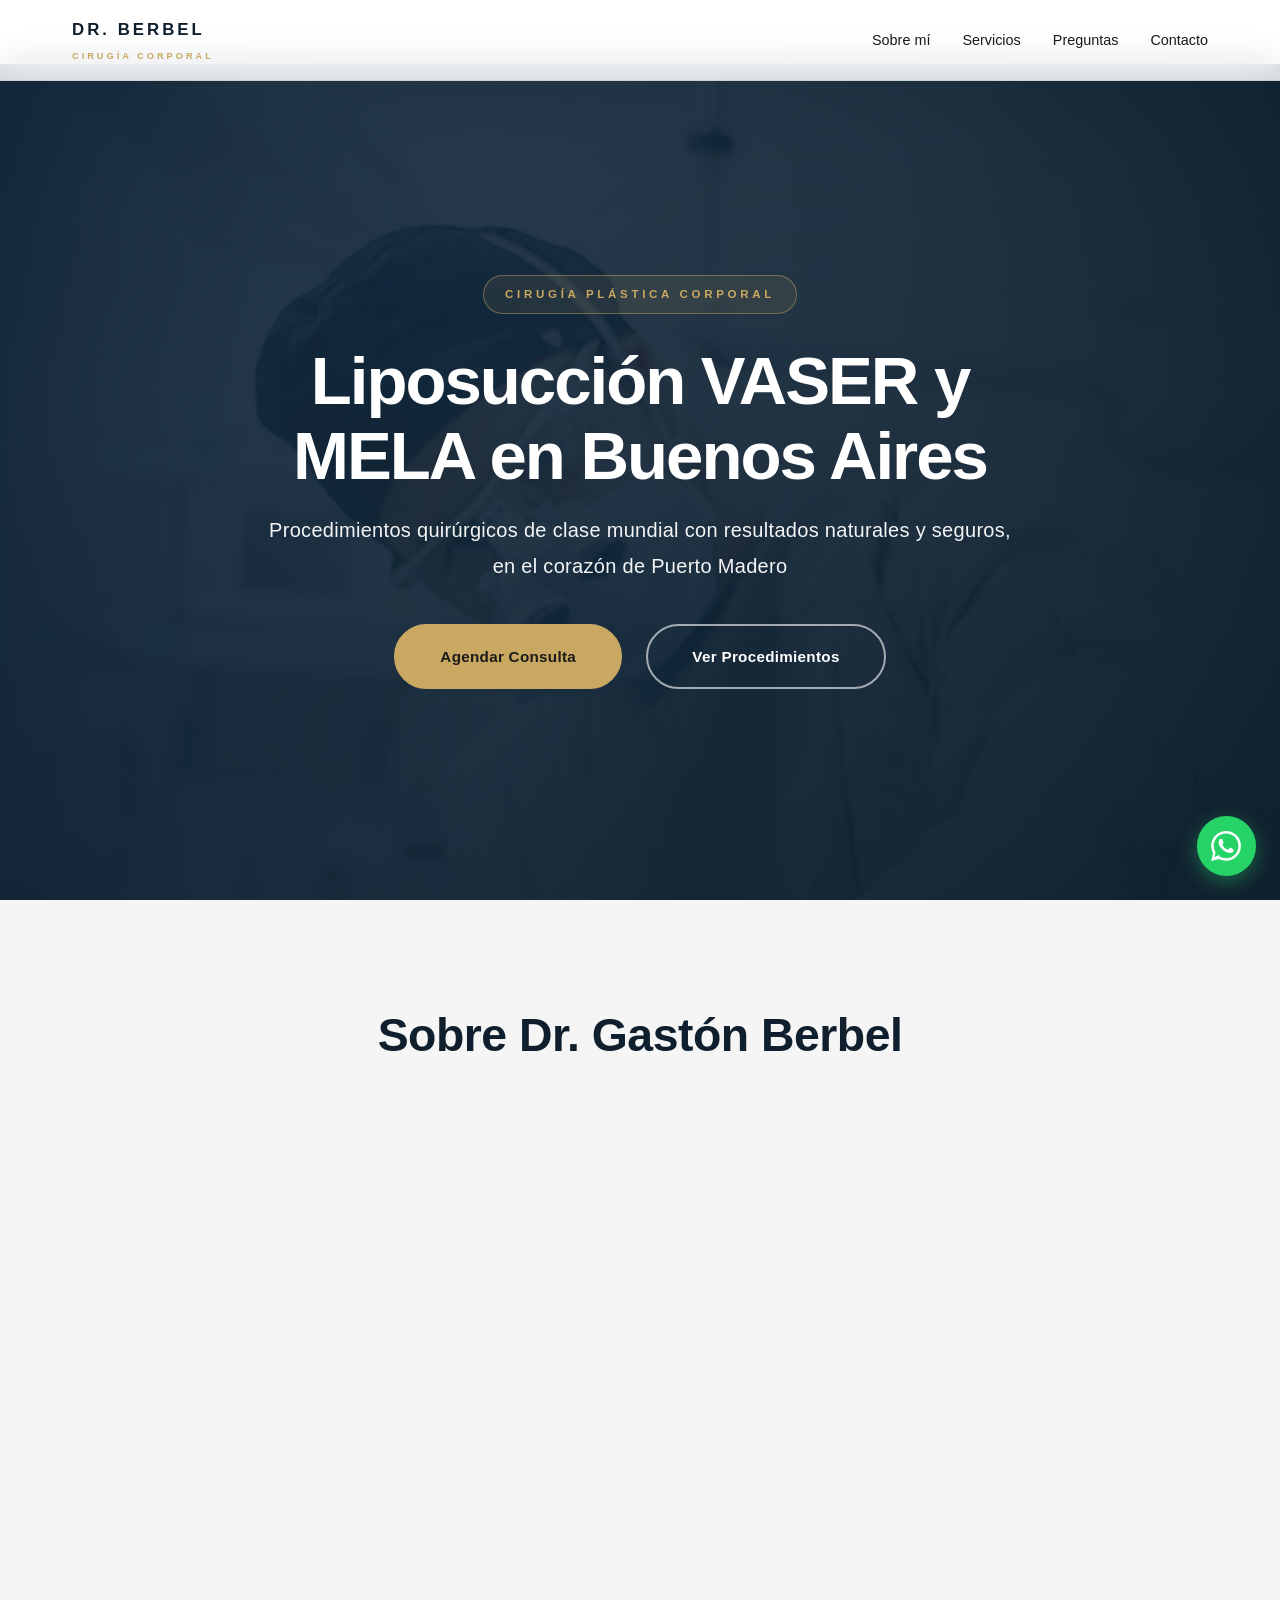
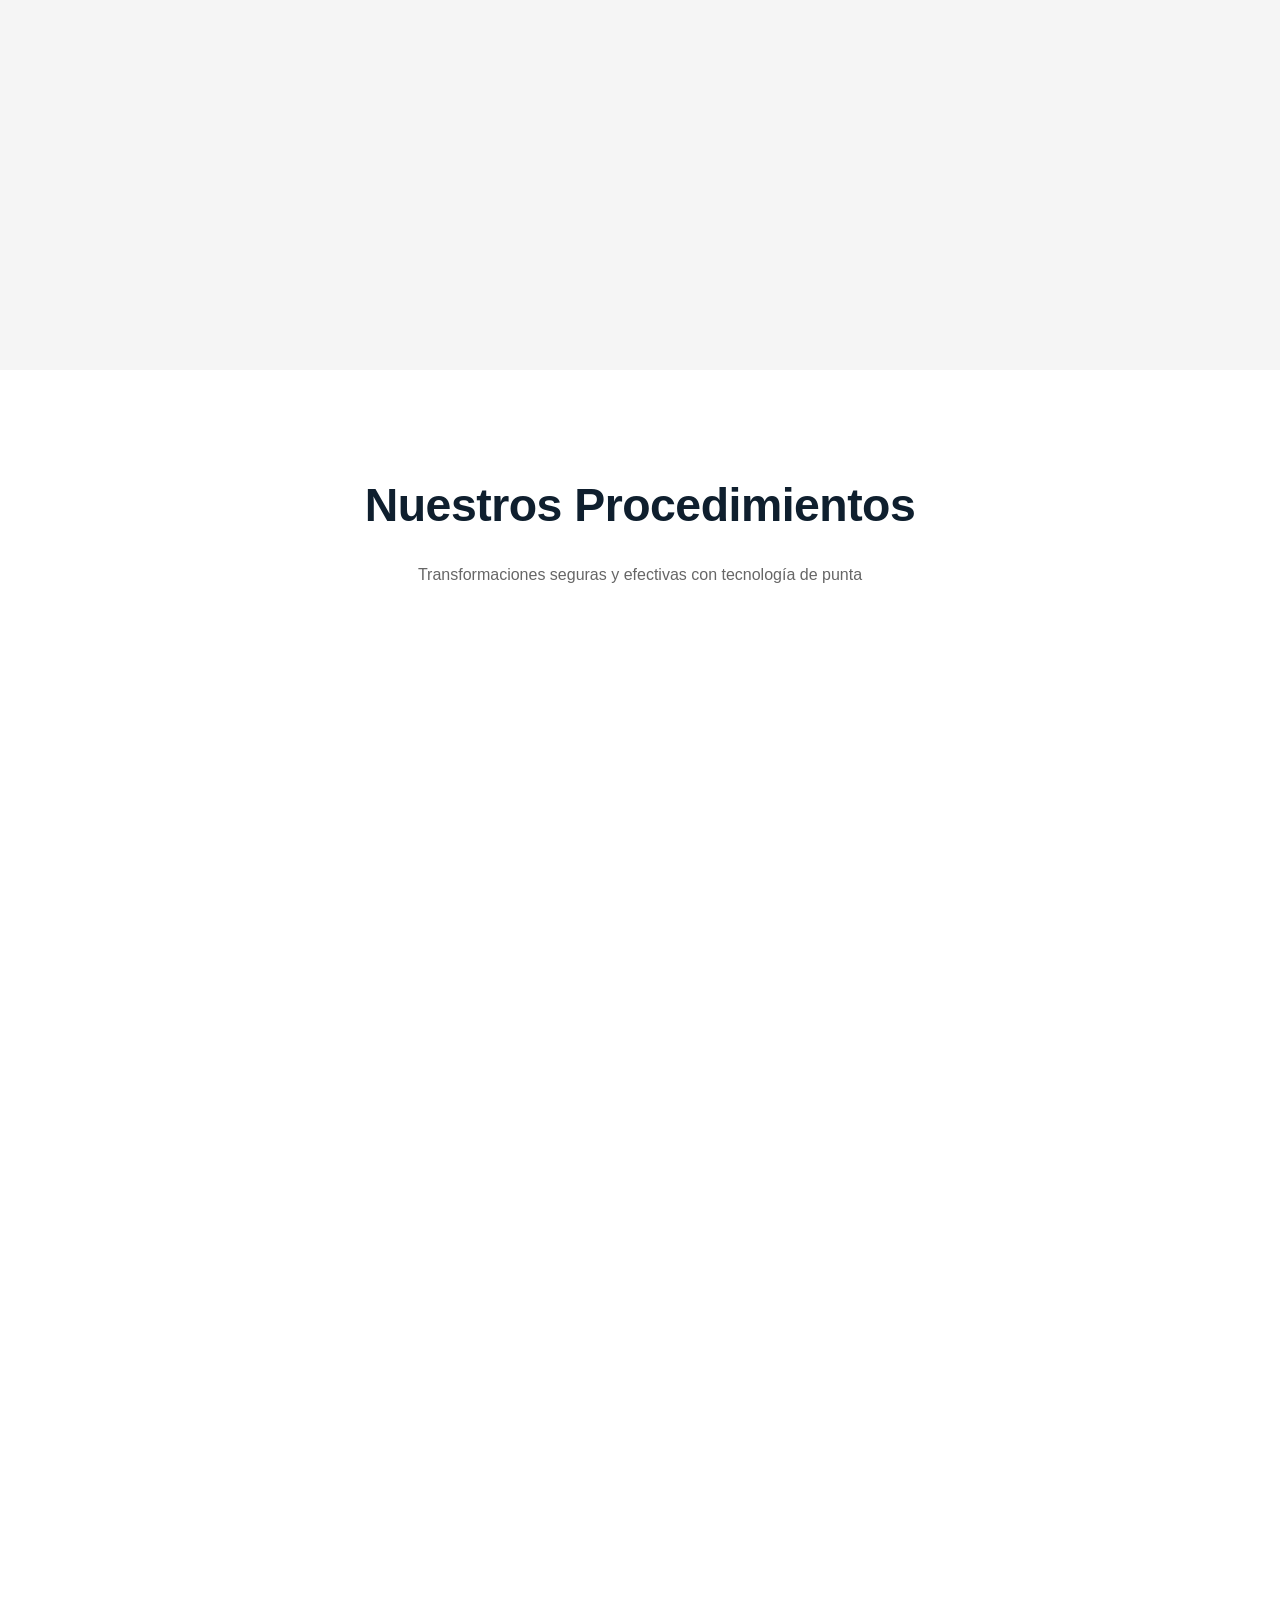
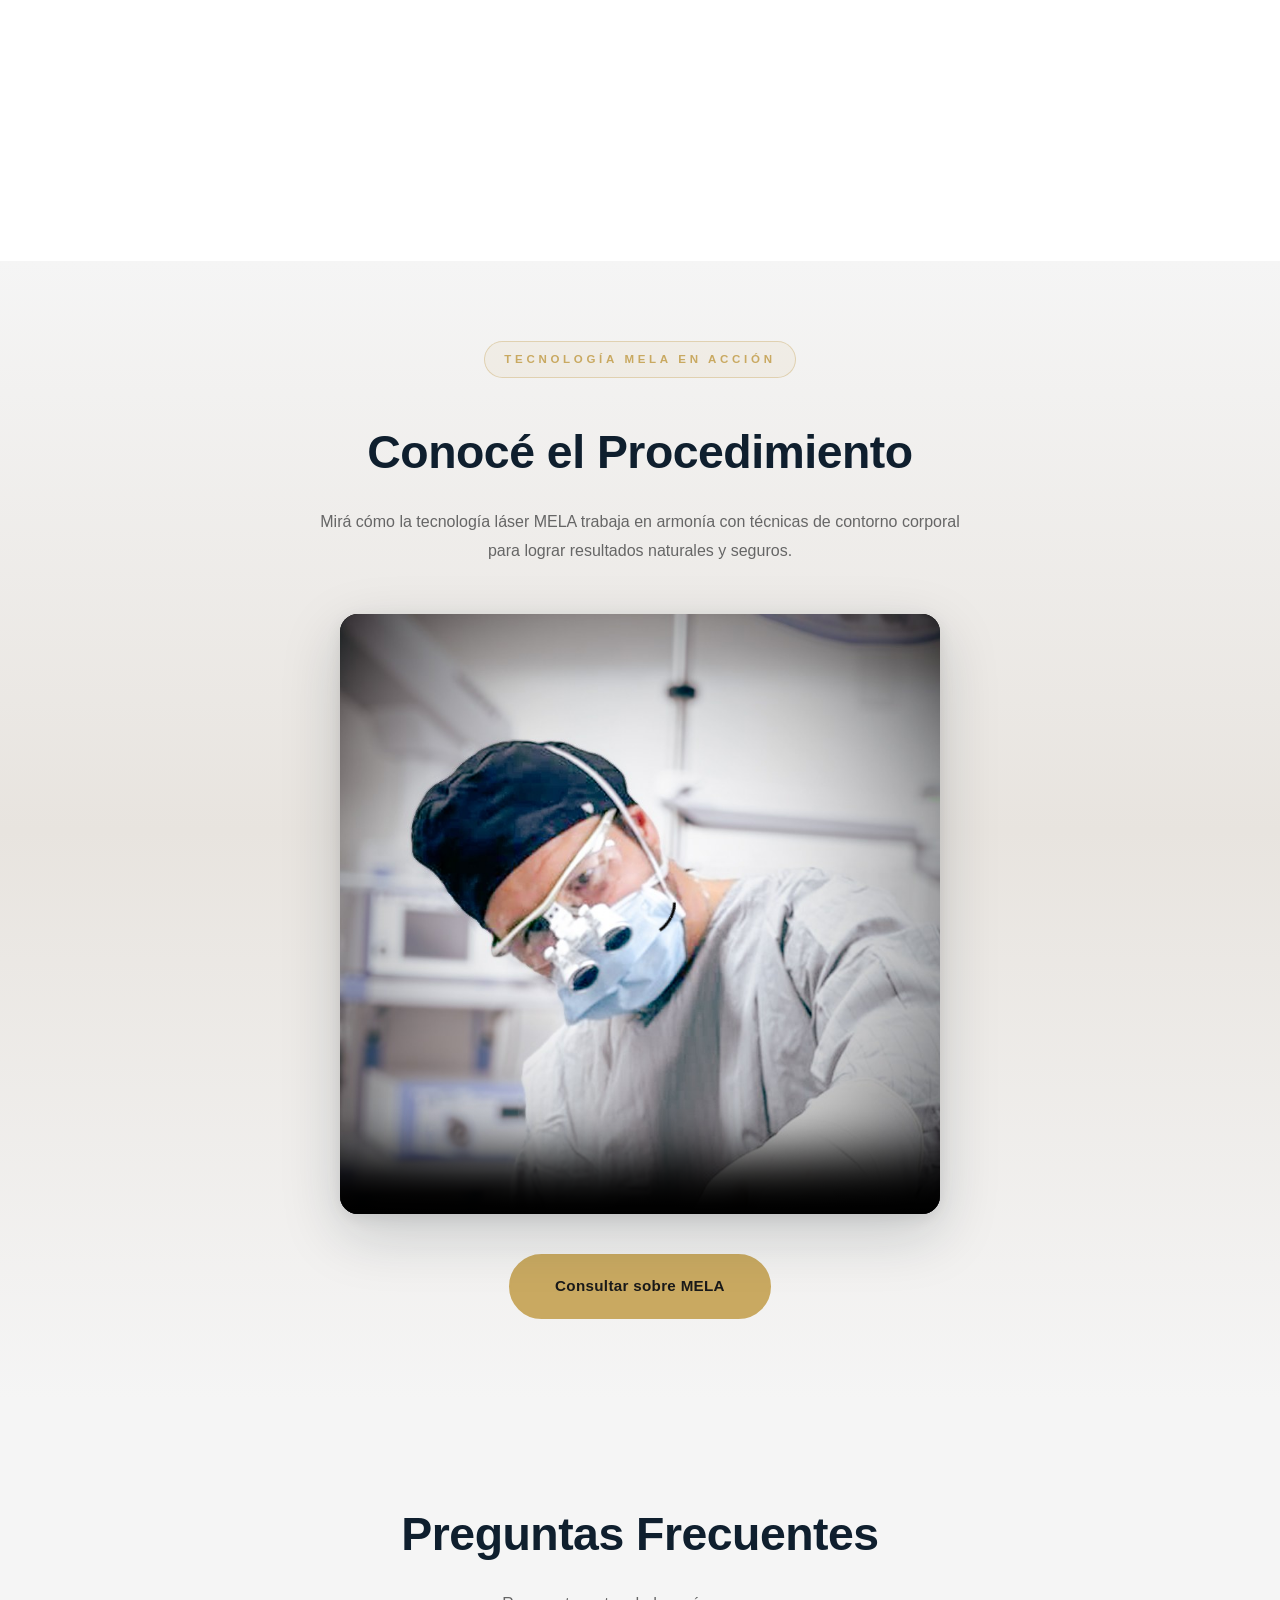
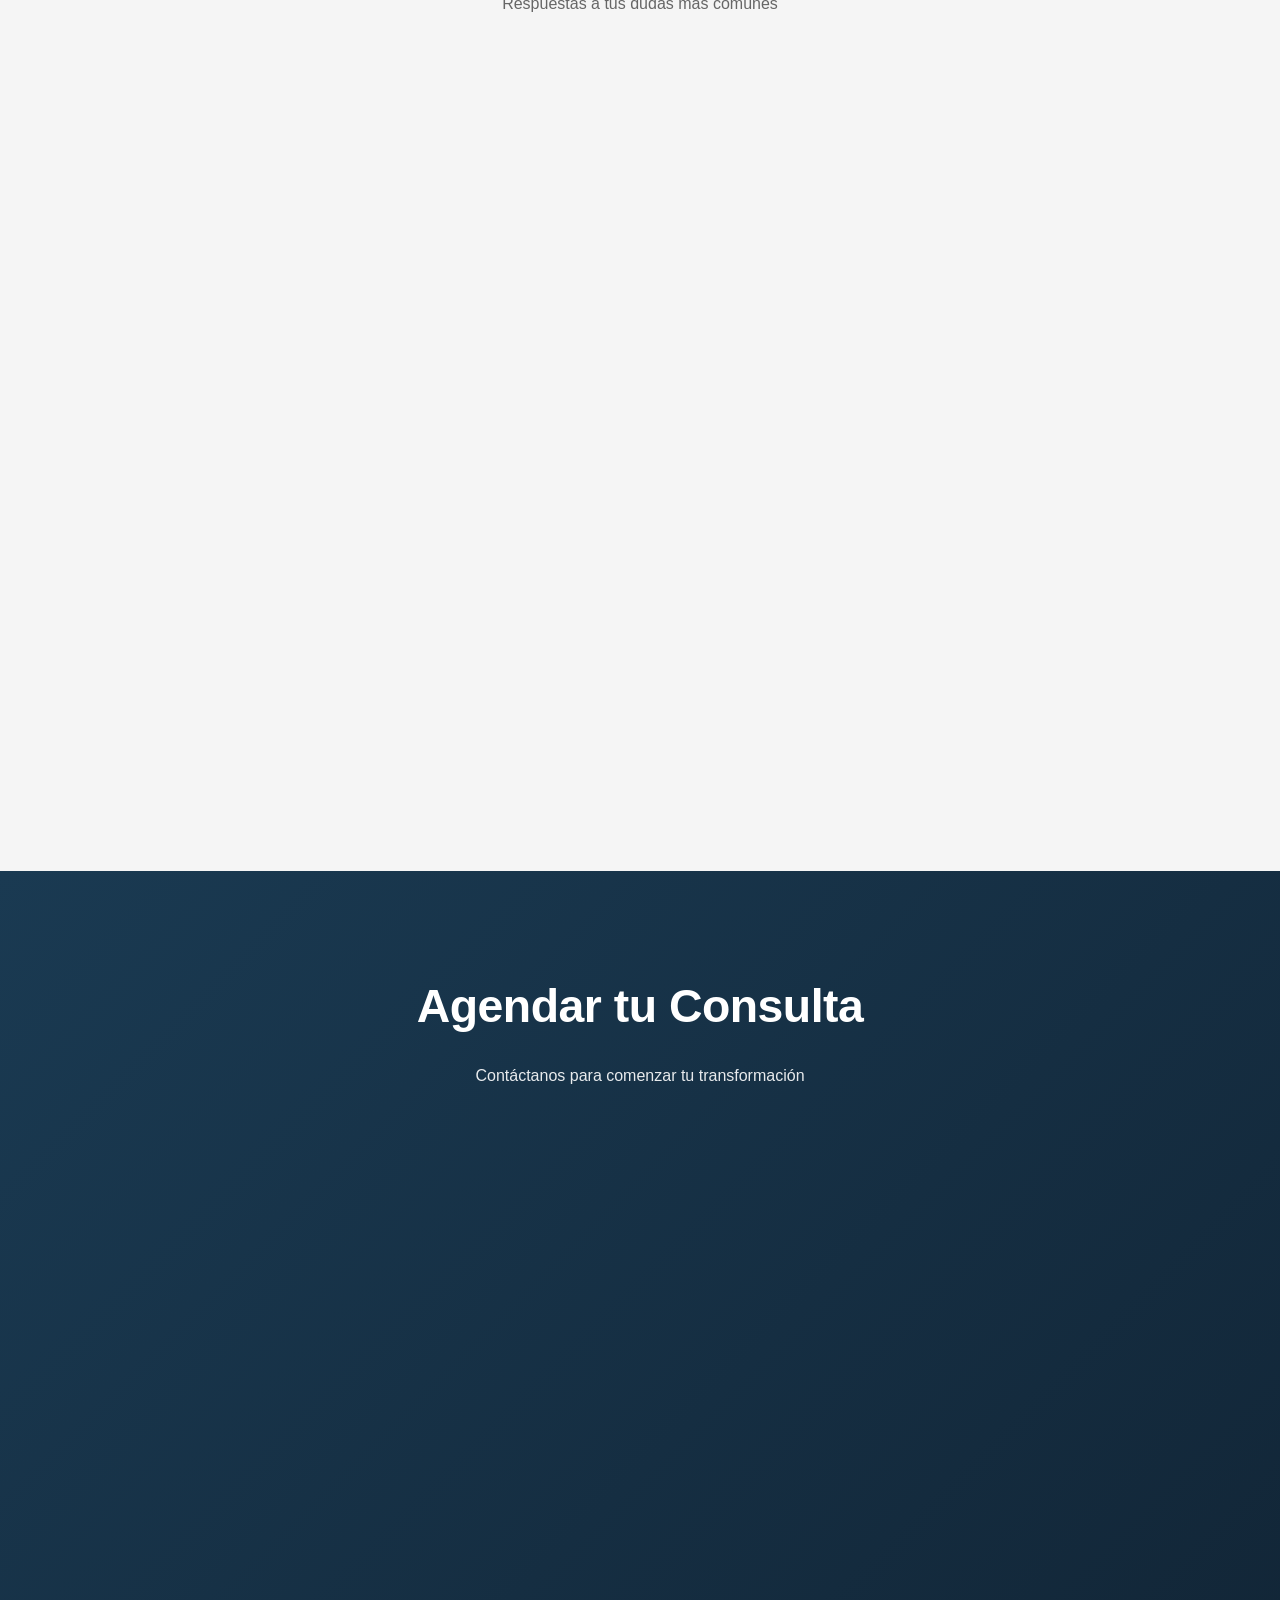
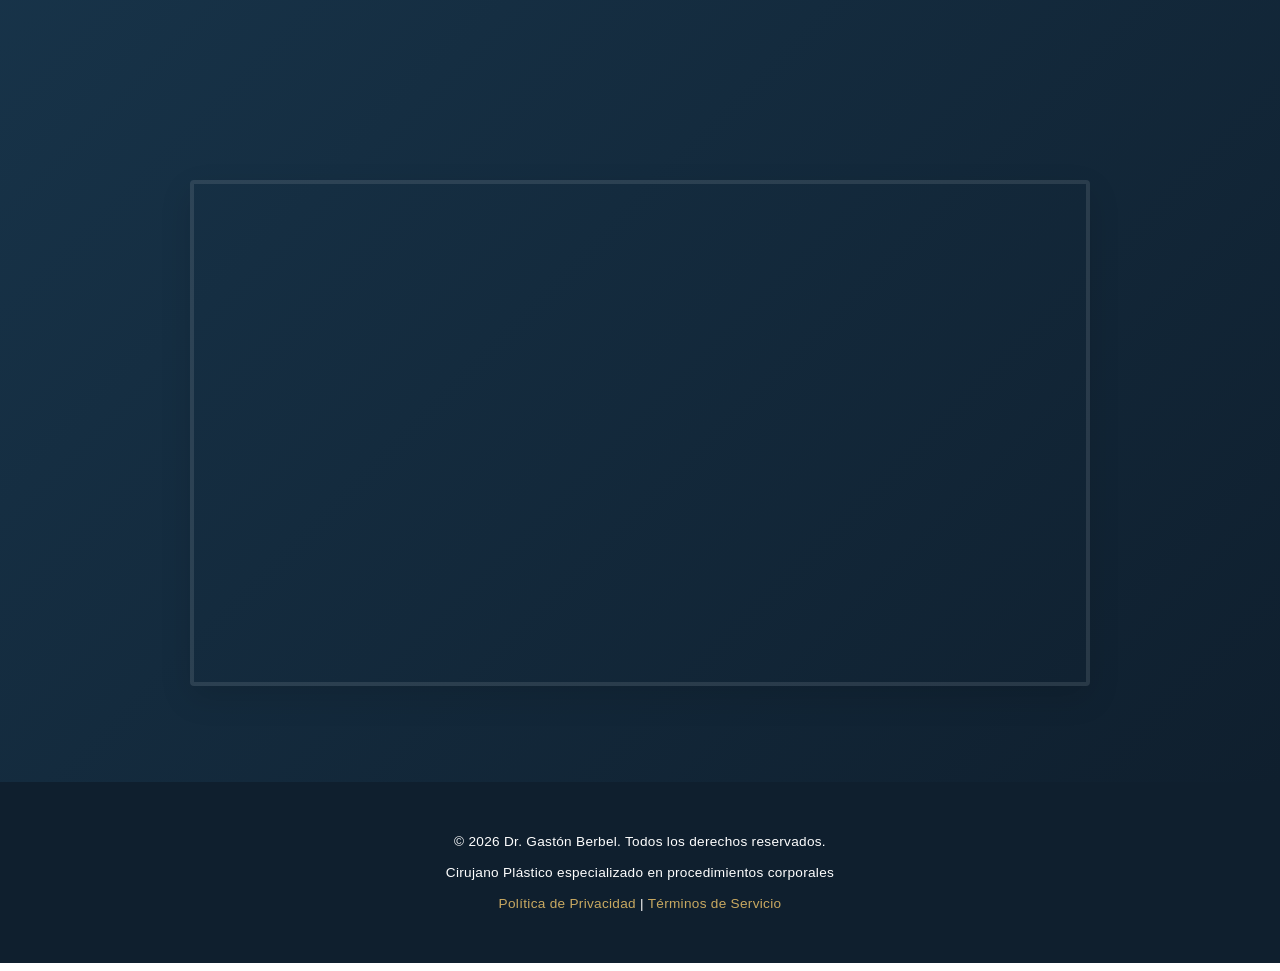
==== commit 52866ece: "feat(seo-dns-tracking): add robots.txt, sitemap.xml, CNAME for gastonberbel.com.ar; improve H1/H3 ke" ====
--- a/index.html
+++ b/index.html
@@ -22,6 +22,8 @@
     <meta name="author" content="Dr. Gastón Berbel">
     <meta name="robots" content="index, follow, max-snippet:-1, max-image-preview:large">
     <link rel="canonical" href="https://agustinlago88.github.io/berbel/">
+    <!-- Sitemap discovery -->
+    <link rel="sitemap" type="application/xml" href="/berbel/sitemap.xml">
 
     <!-- ═══════════════════════════════════════════════════════════
          Open Graph — Optimizado para WhatsApp, Facebook, LinkedIn
@@ -79,6 +81,43 @@
     <link href="https://fonts.googleapis.com/css2?family=Sora:wght@500;600;700&family=Manrope:wght@400;500;600;700;800&display=swap" rel="stylesheet">
 
     <!-- Styles -->
+    <!-- Favicon -->
+    <link rel="icon" type="image/svg+xml" href="data:image/svg+xml,<svg xmlns='http://www.w3.org/2000/svg' viewBox='0 0 100 100'><text y='.9em' font-size='90'>🩺</text></svg>">
+
+    <!-- Preload hero image for LCP -->
+    <link rel="preload" as="image" href="images/dr-berbel-crop.jpg" fetchpriority="high">
+
+    <!-- Analytics & Tracking -->
+    <!-- ══════════════════════════════════════════════════════
+         META PIXEL — Reemplazar META_PIXEL_ID con el ID real
+         ══════════════════════════════════════════════════════ -->
+    <!--
+    <script>
+    !function(f,b,e,v,n,t,s){if(f.fbq)return;n=f.fbq=function(){n.callMethod?
+    n.callMethod.apply(n,arguments):n.queue.push(arguments)};if(!f._fbq)f._fbq=n;
+    n.push=n;n.loaded=!0;n.version='2.0';n.queue=[];t=b.createElement(e);t.async=!0;
+    t.src=v;s=b.getElementsByTagName(e)[0];s.parentNode.insertBefore(t,s)}(window,
+    document,'script','https://connect.facebook.net/en_US/fbevents.js');
+    fbq('init', 'META_PIXEL_ID');
+    fbq('track', 'PageView');
+    </script>
+    <noscript><img height="1" width="1" style="display:none"
+    src="https://www.facebook.com/tr?id=META_PIXEL_ID&ev=PageView&noscript=1"/></noscript>
+    -->
+
+    <!-- ══════════════════════════════════════════════════════
+         GOOGLE ANALYTICS 4 — Reemplazar GA4_MEASUREMENT_ID
+         ══════════════════════════════════════════════════════ -->
+    <!--
+    <script async src="https://www.googletagmanager.com/gtag/js?id=GA4_MEASUREMENT_ID"></script>
+    <script>
+      window.dataLayer = window.dataLayer || [];
+      function gtag(){dataLayer.push(arguments);}
+      gtag('js', new Date());
+      gtag('config', 'GA4_MEASUREMENT_ID');
+    </script>
+    -->
+
     <link rel="stylesheet" href="styles.css">
 
     <!-- ═══════════════════════════════════════════════════════════
@@ -231,10 +270,10 @@
         <section class="hero" id="hero">
             <div class="hero-content">
                 <span class="hero-eyebrow">Cirugía Plástica Corporal</span>
-                <h1>Transformación Corporal Profesional</h1>
+                <h1>Liposucción VASER y MELA en Buenos Aires</h1>
                 <p>Procedimientos quirúrgicos de clase mundial con resultados naturales y seguros, en el corazón de Puerto Madero</p>
                 <div class="hero-buttons">
-                    <a href="https://wa.me/5491136186160" target="_blank" rel="noopener" class="btn-primary" id="hero-cta-whatsapp">Agendar Consulta</a>
+                    <a href="https://wa.me/5491136186160?text=Hola%20Dr.%20Berbel%2C%20quisiera%20agendar%20una%20consulta%20sobre%20liposucci%C3%B3n%20o%20MELA&utm_source=website&utm_medium=organic&utm_campaign=hero-cta&utm_content=agendar-consulta" target="_blank" rel="noopener" class="btn-primary" id="hero-cta-whatsapp">Agendar Consulta</a>
                     <a href="#services" class="btn-secondary" id="hero-cta-services">Ver Procedimientos</a>
                 </div>
             </div>
@@ -282,7 +321,7 @@
                                 <line x1="6" y1="12" x2="18" y2="12" stroke-opacity="0.3"/>
                             </svg>
                         </div>
-                        <h3>Liposucción Micro Aire y VASER</h3>
+                        <h3>Liposucción VASER y Micro Aire — Contorno Corporal</h3>
                         <p>Tecnología combinada: ultrasonido VASER que emulsifica la grasa de forma selectiva y cánula vibratoria Micro Aire para una extracción uniforme y controlada, con menor trauma tisular, menos hematomas y recuperación más rápida.</p>
                         <span class="service-link" aria-hidden="true">Más información →</span>
                     </article>
@@ -293,7 +332,7 @@
                                 <polygon points="13 2 3 14 12 14 11 22 21 10 12 10 13 2"/>
                             </svg>
                         </div>
-                        <h3>MELA</h3>
+                        <h3>MELA — Liposucción Láser Mínimamente Invasiva</h3>
                         <p>Combinación de láser y liposucción que estimula la producción de colágeno, mejorando la calidad y retracción de la piel durante la extracción de grasa.</p>
                         <span class="service-link" aria-hidden="true">Más información →</span>
                     </article>
@@ -334,7 +373,7 @@
                                 <circle cx="12" cy="12" r="3" fill="currentColor"/>
                             </svg>
                         </div>
-                        <h3>Liposcultura Integral</h3>
+                        <h3>Liposcultura Integral — Modelado Corporal Personalizado</h3>
                         <p>Combinación de técnicas avanzadas para crear una silueta armoniosa y proporcionada. Tratamiento personalizado de múltiples zonas del cuerpo.</p>
                         <span class="service-link" aria-hidden="true">Más información →</span>
                     </article>
@@ -363,7 +402,7 @@
                     </video>
                 </div>
                 <div class="video-cta">
-                    <a href="https://wa.me/5491136186160?text=Hola%20Dr.%20Berbel%2C%20vi%20el%20video%20de%20MELA%20y%20quisiera%20más%20información" target="_blank" rel="noopener" class="btn-primary" id="video-cta-whatsapp">Consultar sobre MELA</a>
+                    <a href="https://wa.me/5491136186160?text=Hola%20Dr.%20Berbel%2C%20vi%20el%20video%20de%20MELA%20y%20quisiera%20saber%20si%20soy%20candidato%2Fa%20para%20el%20procedimiento&utm_source=website&utm_medium=organic&utm_campaign=mela-video&utm_content=video-cta" target="_blank" rel="noopener" class="btn-primary" id="video-cta-whatsapp">Consultar sobre MELA</a>
                 </div>
             </div>
         </section>
@@ -433,7 +472,7 @@
                 <h2>Agendar tu Consulta</h2>
                 <p class="section-subtitle">Contáctanos para comenzar tu transformación</p>
                 <div class="contact-content">
-                    <a class="contact-method" href="https://wa.me/5491136186160?text=Hola%20Dr.%20Berbel%2C%20quisiera%20agendar%20una%20consulta" target="_blank" rel="noopener" id="contact-whatsapp" aria-label="Escribir por WhatsApp al +54 9 11 3618-6160">
+                    <a class="contact-method" href="https://wa.me/5491136186160?text=Hola%20Dr.%20Berbel%2C%20quisiera%20agendar%20una%20consulta%20sobre%20liposucci%C3%B3n%20o%20MELA&utm_source=website&utm_medium=organic&utm_campaign=contact-section&utm_content=whatsapp-icon" target="_blank" rel="noopener" id="contact-whatsapp" aria-label="Escribir por WhatsApp al +54 9 11 3618-6160">
                         <div class="contact-icon"><svg width="28" height="28" viewBox="0 0 24 24" fill="currentColor" aria-hidden="true"><path d="M.057 24l1.687-6.163a11.867 11.867 0 0 1-1.587-5.946C.16 5.335 5.495 0 12.05 0a11.817 11.817 0 0 1 8.413 3.488 11.824 11.824 0 0 1 3.48 8.414c-.003 6.557-5.338 11.892-11.893 11.892a11.9 11.9 0 0 1-5.688-1.448L.057 24zm6.597-3.807c1.676.995 3.276 1.591 5.392 1.592 5.448 0 9.886-4.434 9.889-9.885.002-5.462-4.415-9.89-9.881-9.892-5.452 0-9.887 4.434-9.889 9.884a9.86 9.86 0 0 0 1.51 5.26l-.999 3.648 3.978-1.607zm11.387-5.464c-.074-.124-.272-.198-.57-.347-.297-.149-1.758-.868-2.031-.967-.272-.099-.47-.149-.669.149-.198.297-.768.967-.941 1.165-.173.198-.347.223-.644.074-.297-.149-1.255-.462-2.39-1.475-.883-.788-1.48-1.761-1.653-2.059-.173-.297-.018-.458.13-.606.134-.133.298-.347.446-.521.149-.174.198-.298.298-.496.099-.198.05-.372-.025-.521-.074-.149-.669-1.612-.916-2.207-.242-.579-.487-.5-.669-.51l-.57-.01c-.198 0-.52.074-.792.372s-1.04 1.016-1.04 2.479 1.065 2.876 1.213 3.074c.149.198 2.095 3.2 5.076 4.487.709.306 1.263.489 1.694.626.712.226 1.36.194 1.872.118.571-.085 1.758-.719 2.006-1.413.248-.694.248-1.29.173-1.414z"/></svg></div>
                         <div class="contact-info">
                             <div class="contact-label">WhatsApp</div>
@@ -488,7 +527,7 @@
     </footer>
 
     <!-- Floating WhatsApp Button -->
-    <a href="https://wa.me/5491136186160" target="_blank" rel="noopener" class="whatsapp-float" aria-label="Escribir por WhatsApp" id="whatsapp-float">
+    <a href="https://wa.me/5491136186160?text=Hola%20Dr.%20Berbel%2C%20quisiera%20consultar%20sobre%20MELA%20o%20liposucci%C3%B3n&utm_source=website&utm_medium=organic&utm_campaign=whatsapp-float&utm_content=floating-btn" target="_blank" rel="noopener" class="whatsapp-float" aria-label="Escribir por WhatsApp" id="whatsapp-float">
         <svg width="30" height="30" viewBox="0 0 24 24" fill="currentColor" aria-hidden="true">
             <path d="M.057 24l1.687-6.163a11.867 11.867 0 0 1-1.587-5.946C.16 5.335 5.495 0 12.05 0a11.817 11.817 0 0 1 8.413 3.488 11.824 11.824 0 0 1 3.48 8.414c-.003 6.557-5.338 11.892-11.893 11.892a11.9 11.9 0 0 1-5.688-1.448L.057 24zm6.597-3.807c1.676.995 3.276 1.591 5.392 1.592 5.448 0 9.886-4.434 9.889-9.885.002-5.462-4.415-9.89-9.881-9.892-5.452 0-9.887 4.434-9.889 9.884a9.86 9.86 0 0 0 1.51 5.26l-.999 3.648 3.978-1.607zm11.387-5.464c-.074-.124-.272-.198-.57-.347-.297-.149-1.758-.868-2.031-.967-.272-.099-.47-.149-.669.149-.198.297-.768.967-.941 1.165-.173.198-.347.223-.644.074-.297-.149-1.255-.462-2.39-1.475-.883-.788-1.48-1.761-1.653-2.059-.173-.297-.018-.458.13-.606.134-.133.298-.347.446-.521.149-.174.198-.298.298-.496.099-.198.05-.372-.025-.521-.074-.149-.669-1.612-.916-2.207-.242-.579-.487-.5-.669-.51l-.57-.01c-.198 0-.52.074-.792.372s-1.04 1.016-1.04 2.479 1.065 2.876 1.213 3.074c.149.198 2.095 3.2 5.076 4.487.709.306 1.263.489 1.694.626.712.226 1.36.194 1.872.118.571-.085 1.758-.719 2.006-1.413.248-.694.248-1.29.173-1.414z"/>
         </svg>
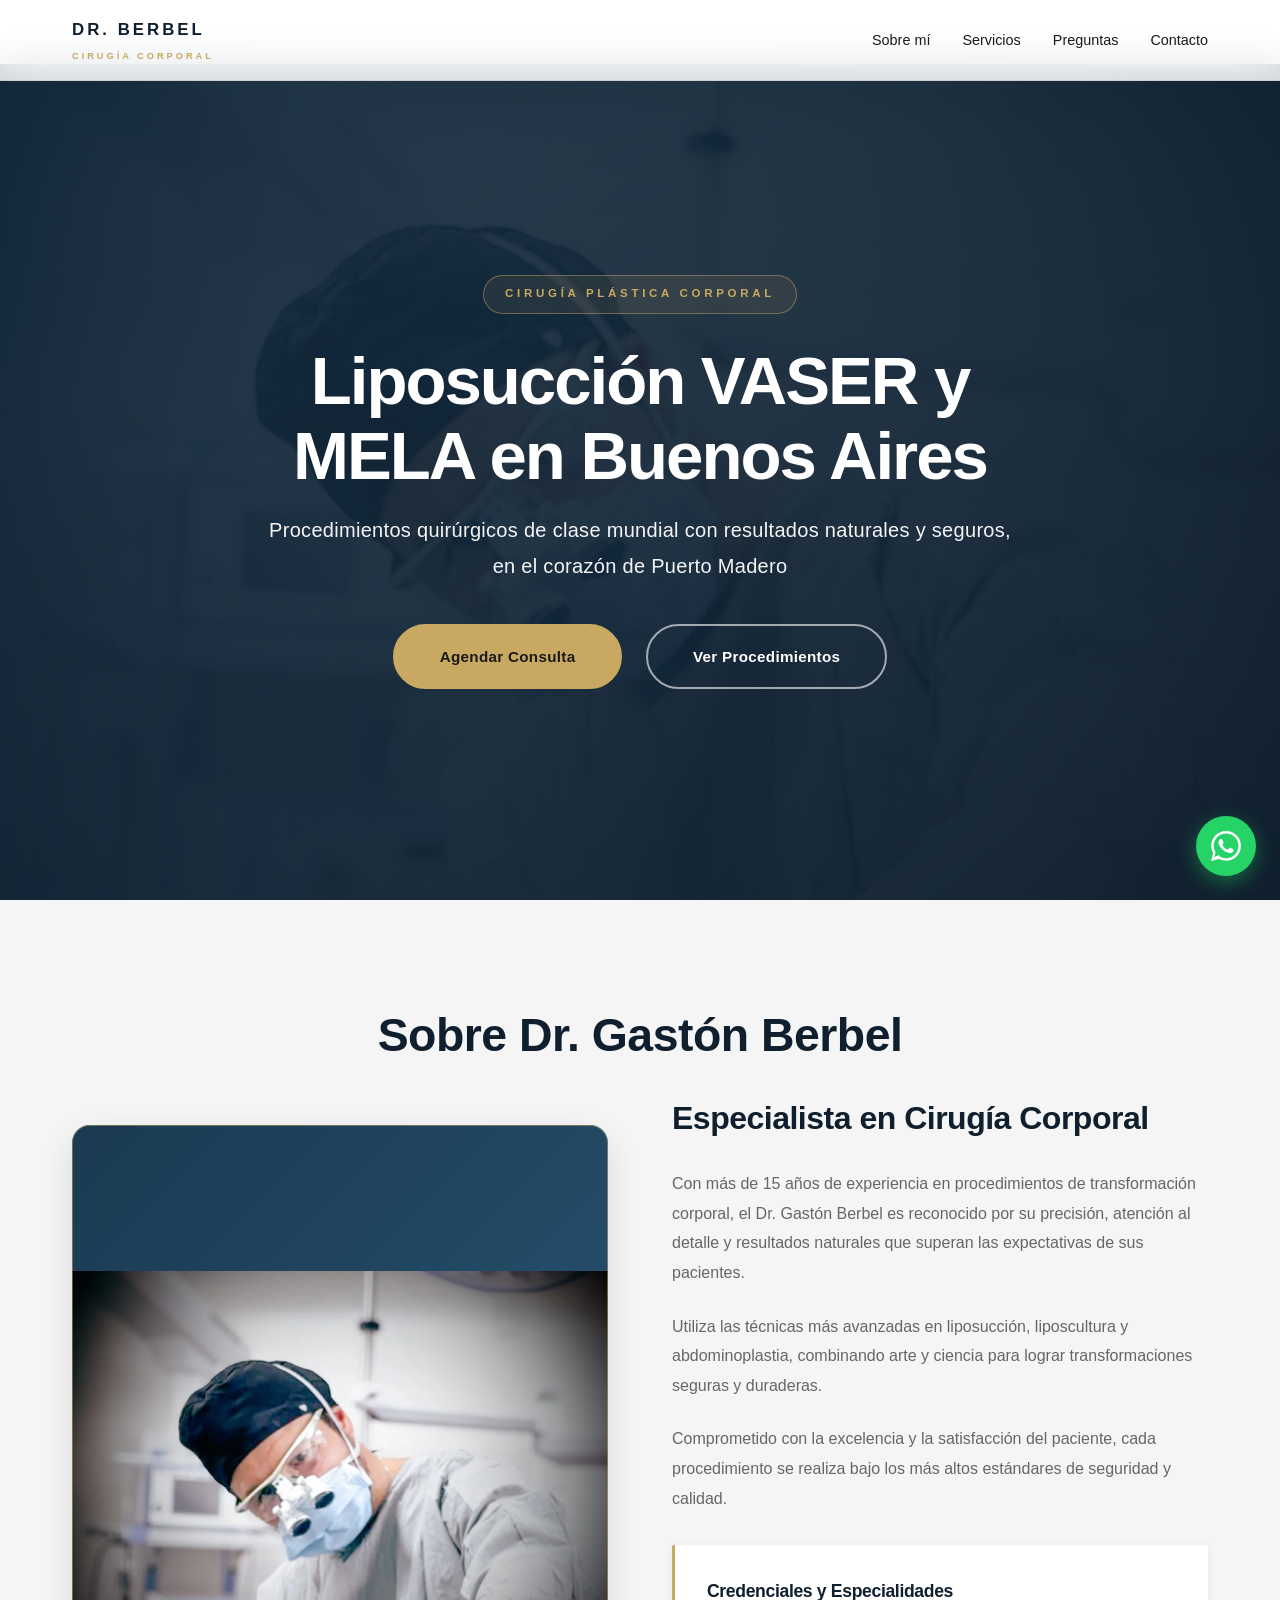
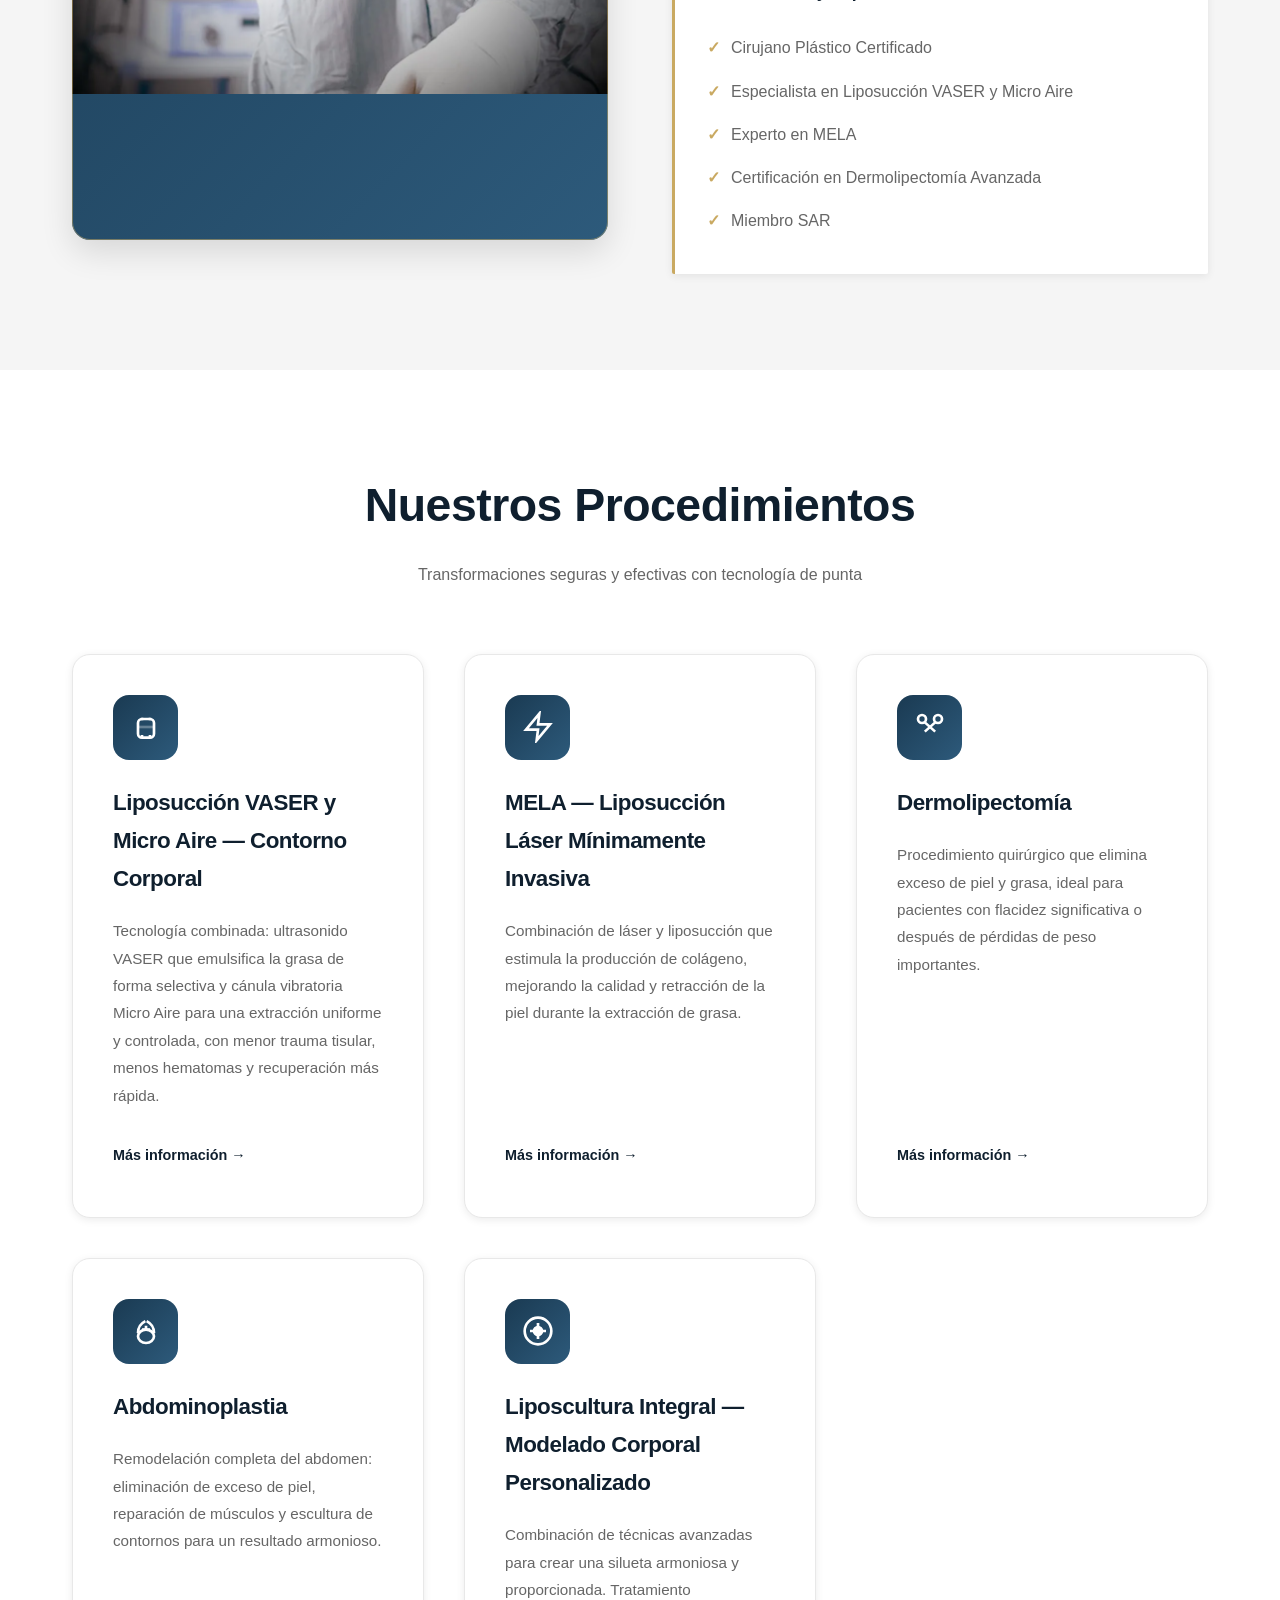
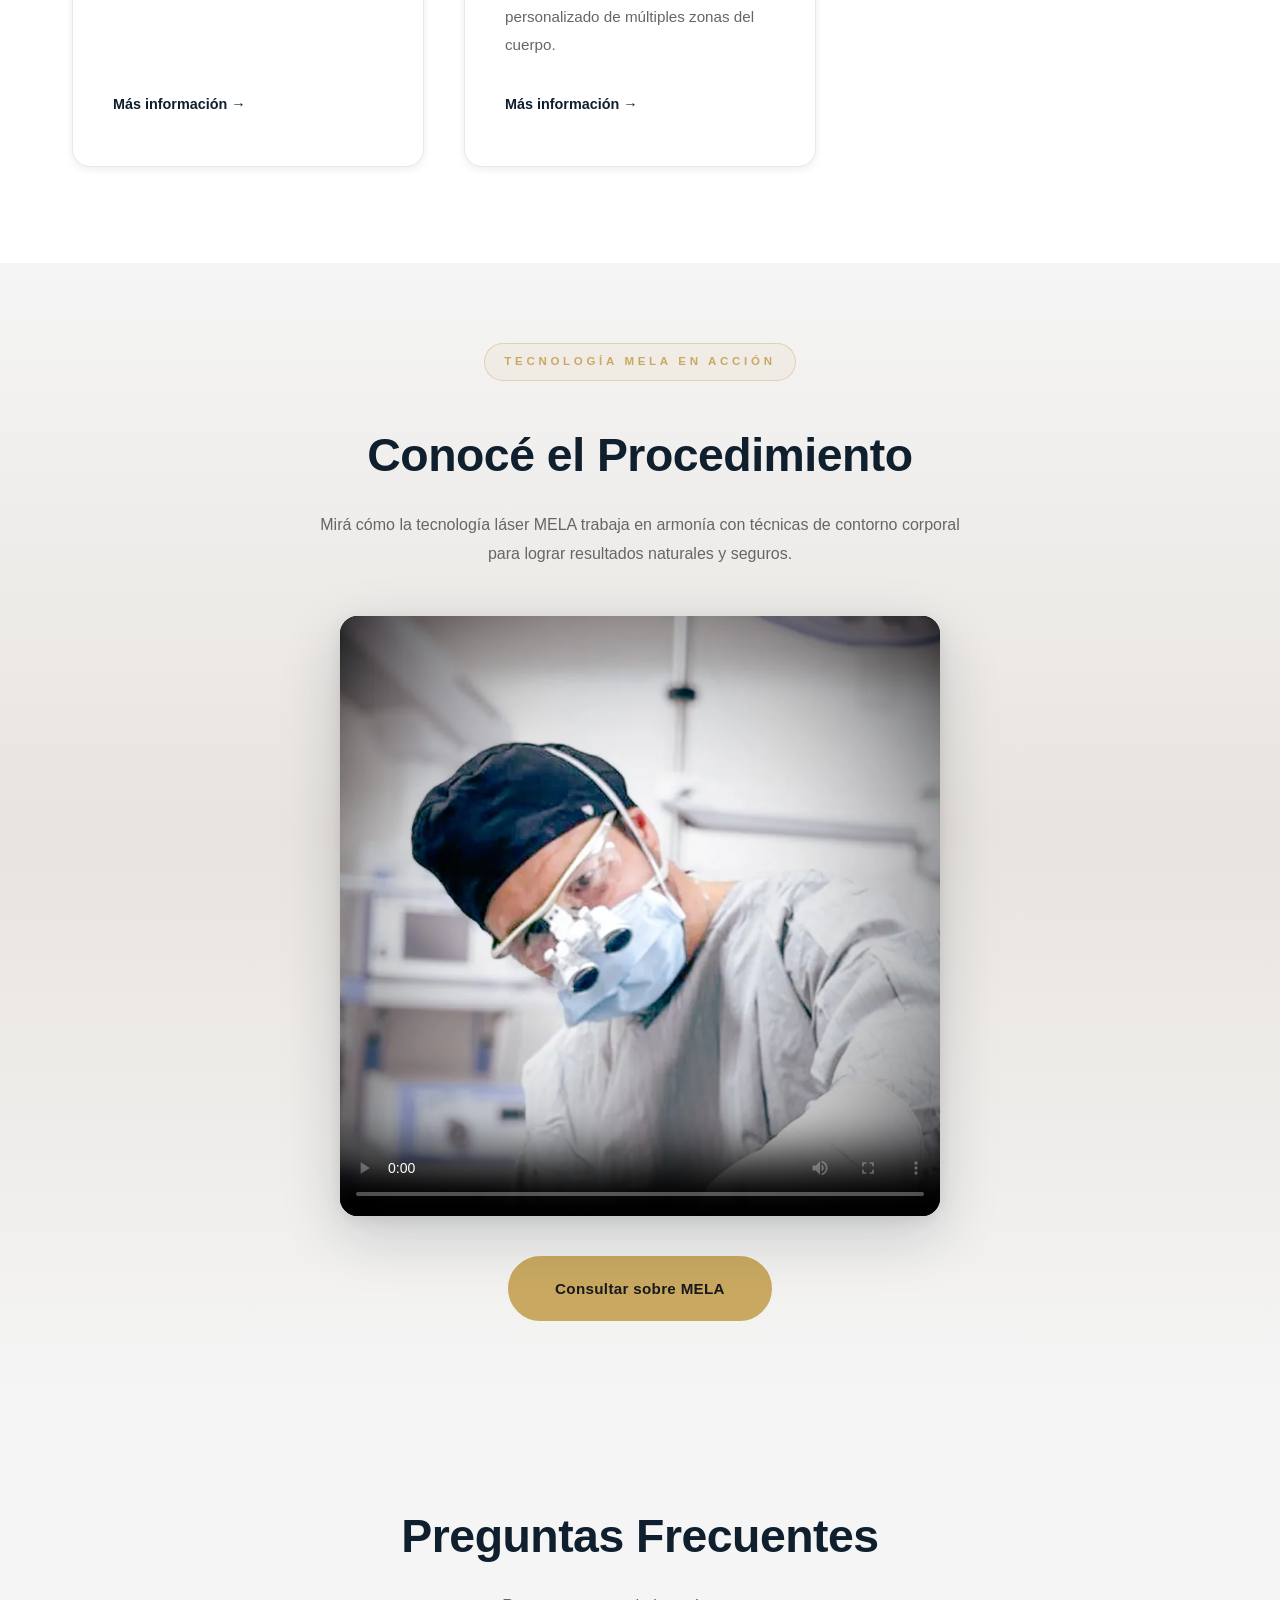
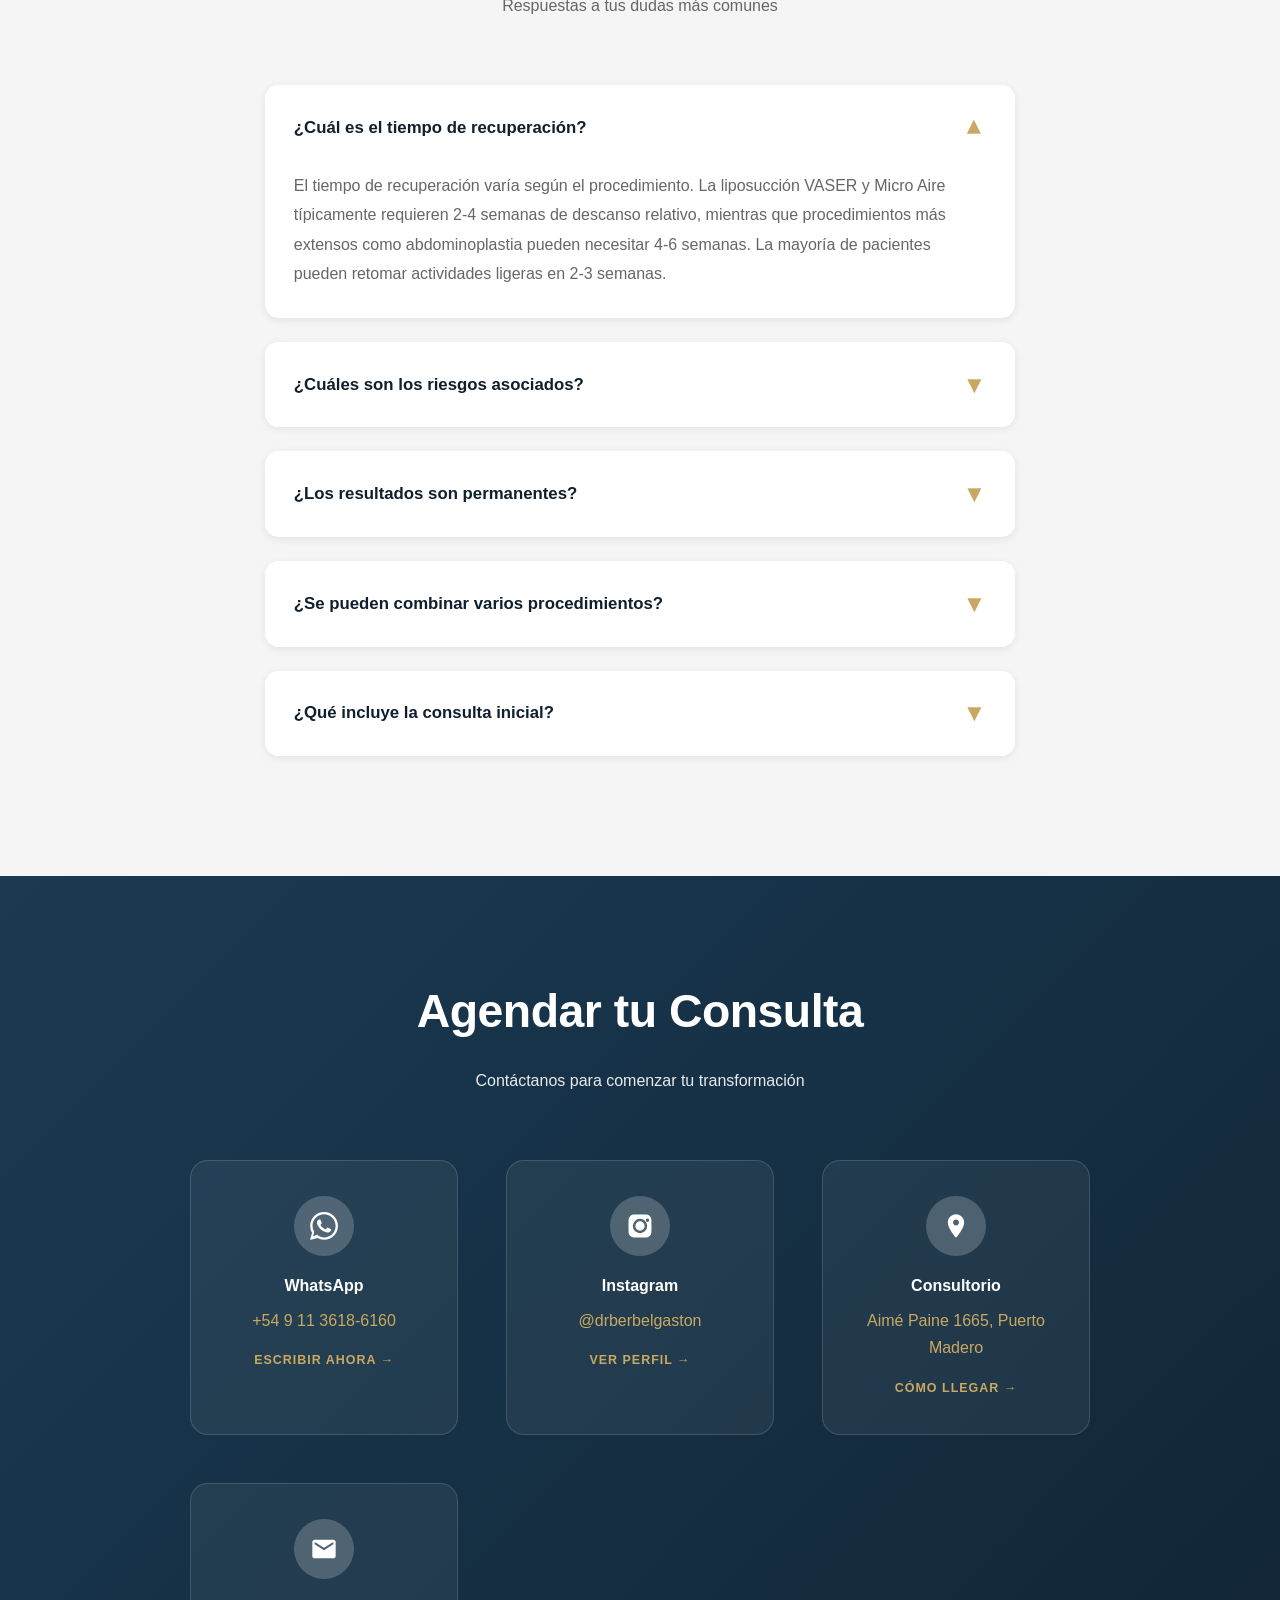
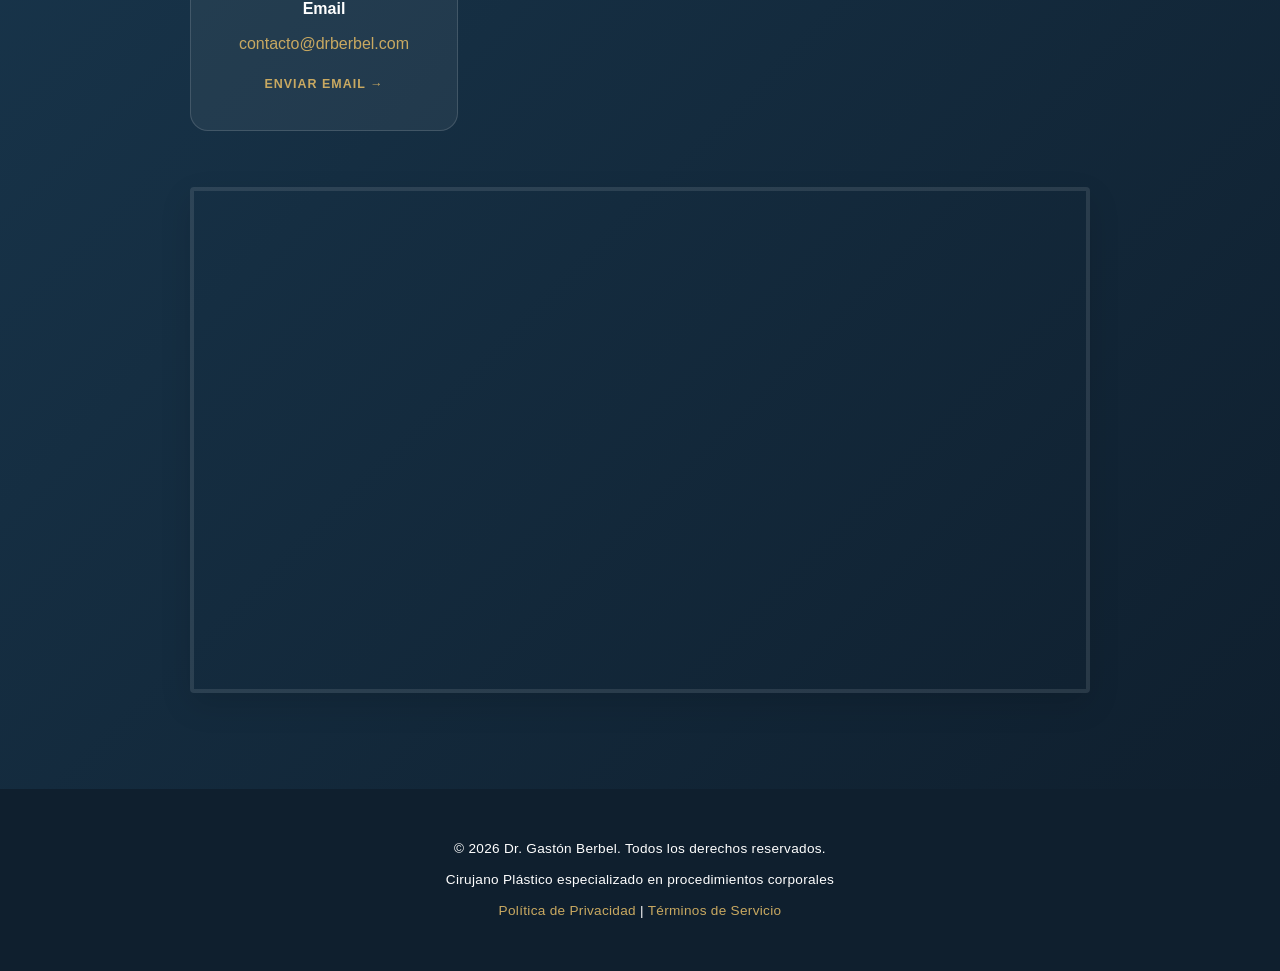
==== commit 069a54c2: "perf(images-seo): add WebP images (-90% weight), enrich Schema.org, setup WhatsApp conversion event " ====
--- a/index.html
+++ b/index.html
@@ -3,7 +3,7 @@
 <head>
     <meta charset="UTF-8">
     <meta name="viewport" content="width=device-width, initial-scale=1.0">
-    <meta http-equiv="Content-Security-Policy" content="default-src 'self'; script-src 'self' 'sha256-vr59LqWEtYl4IaGS9ytalcYheoW66uVIMXLixR3u/8g='; style-src 'self' https://fonts.googleapis.com; font-src 'self' https://fonts.gstatic.com; img-src 'self' data: https://agustinlago88.github.io; frame-src https://maps.google.com https://www.google.com; connect-src 'self'; media-src 'self';">
+    <meta http-equiv="Content-Security-Policy" content="default-src 'self'; script-src 'self' 'unsafe-inline' https://connect.facebook.net https://www.googletagmanager.com; style-src 'self' 'unsafe-inline' https://fonts.googleapis.com; font-src 'self' https://fonts.gstatic.com; img-src 'self' data: https://agustinlago88.github.io https://gastonberbel.com.ar https://www.facebook.com https://*.google-analytics.com https://*.googletagmanager.com; frame-src https://maps.google.com https://www.google.com; connect-src 'self' https://www.facebook.com https://*.google-analytics.com https://*.analytics.google.com https://*.googletagmanager.com; media-src 'self';">
 
     <!-- TITLE: ≤60 chars. Enfoque en credencial + tecnología + ubicación. Sin body shaming. -->
     <title>Dr. Gastón Berbel | Contorno Corporal VASER · Puerto Madero</title>
@@ -85,7 +85,7 @@
     <link rel="icon" type="image/svg+xml" href="data:image/svg+xml,<svg xmlns='http://www.w3.org/2000/svg' viewBox='0 0 100 100'><text y='.9em' font-size='90'>🩺</text></svg>">
 
     <!-- Preload hero image for LCP -->
-    <link rel="preload" as="image" href="images/dr-berbel-crop.jpg" fetchpriority="high">
+    <link rel="preload" as="image" href="images/dr-berbel-crop.webp" type="image/webp" fetchpriority="high">
 
     <!-- Analytics & Tracking -->
     <!-- ══════════════════════════════════════════════════════
@@ -171,6 +171,16 @@
                     "@type": "City",
                     "name": "Buenos Aires"
                 },
+                "priceRange": "$$$",
+                "hasMap": "https://maps.google.com/?q=Aim%C3%A9+Paine+1665+Puerto+Madero",
+                "openingHoursSpecification": [
+                    {
+                        "@type": "OpeningHoursSpecification",
+                        "dayOfWeek": ["Monday", "Tuesday", "Wednesday", "Thursday", "Friday"],
+                        "opens": "09:00",
+                        "closes": "19:00"
+                    }
+                ],
                 "sameAs": [
                     "https://www.instagram.com/drberbelgaston/"
                 ],
@@ -285,7 +295,10 @@
                 <h2>Sobre Dr. Gastón Berbel</h2>
                 <div class="about-content">
                     <div class="about-image">
+                        <picture>
+                        <source srcset="images/dr-berbel-crop.webp" type="image/webp">
                         <img src="images/dr-berbel-crop.jpg" alt="Dr. Gastón Berbel — Cirujano Plástico especializado en cirugía corporal" loading="lazy" width="600" height="800">
+                    </picture>
                     </div>
                     <div class="about-text">
                         <h3>Especialista en Cirugía Corporal</h3>
@@ -395,7 +408,7 @@
                         controls
                         preload="metadata"
                         playsinline
-                        poster="images/dr-berbel-crop.jpg"
+                        poster="images/dr-berbel-crop.webp"
                         aria-label="Video explicativo del procedimiento MELA por el Dr. Gastón Berbel">
                         <source src="melavideo.mp4" type="video/mp4">
                         Tu navegador no soporta la reproducción de video.
@@ -572,7 +585,7 @@
                     controls
                     preload="none"
                     playsinline
-                    poster="images/dr-berbel-crop.jpg"
+                    poster="images/dr-berbel-crop.webp"
                     aria-label="Video del procedimiento MELA">
                     <source src="melavideo.mp4" type="video/mp4">
                 </video>
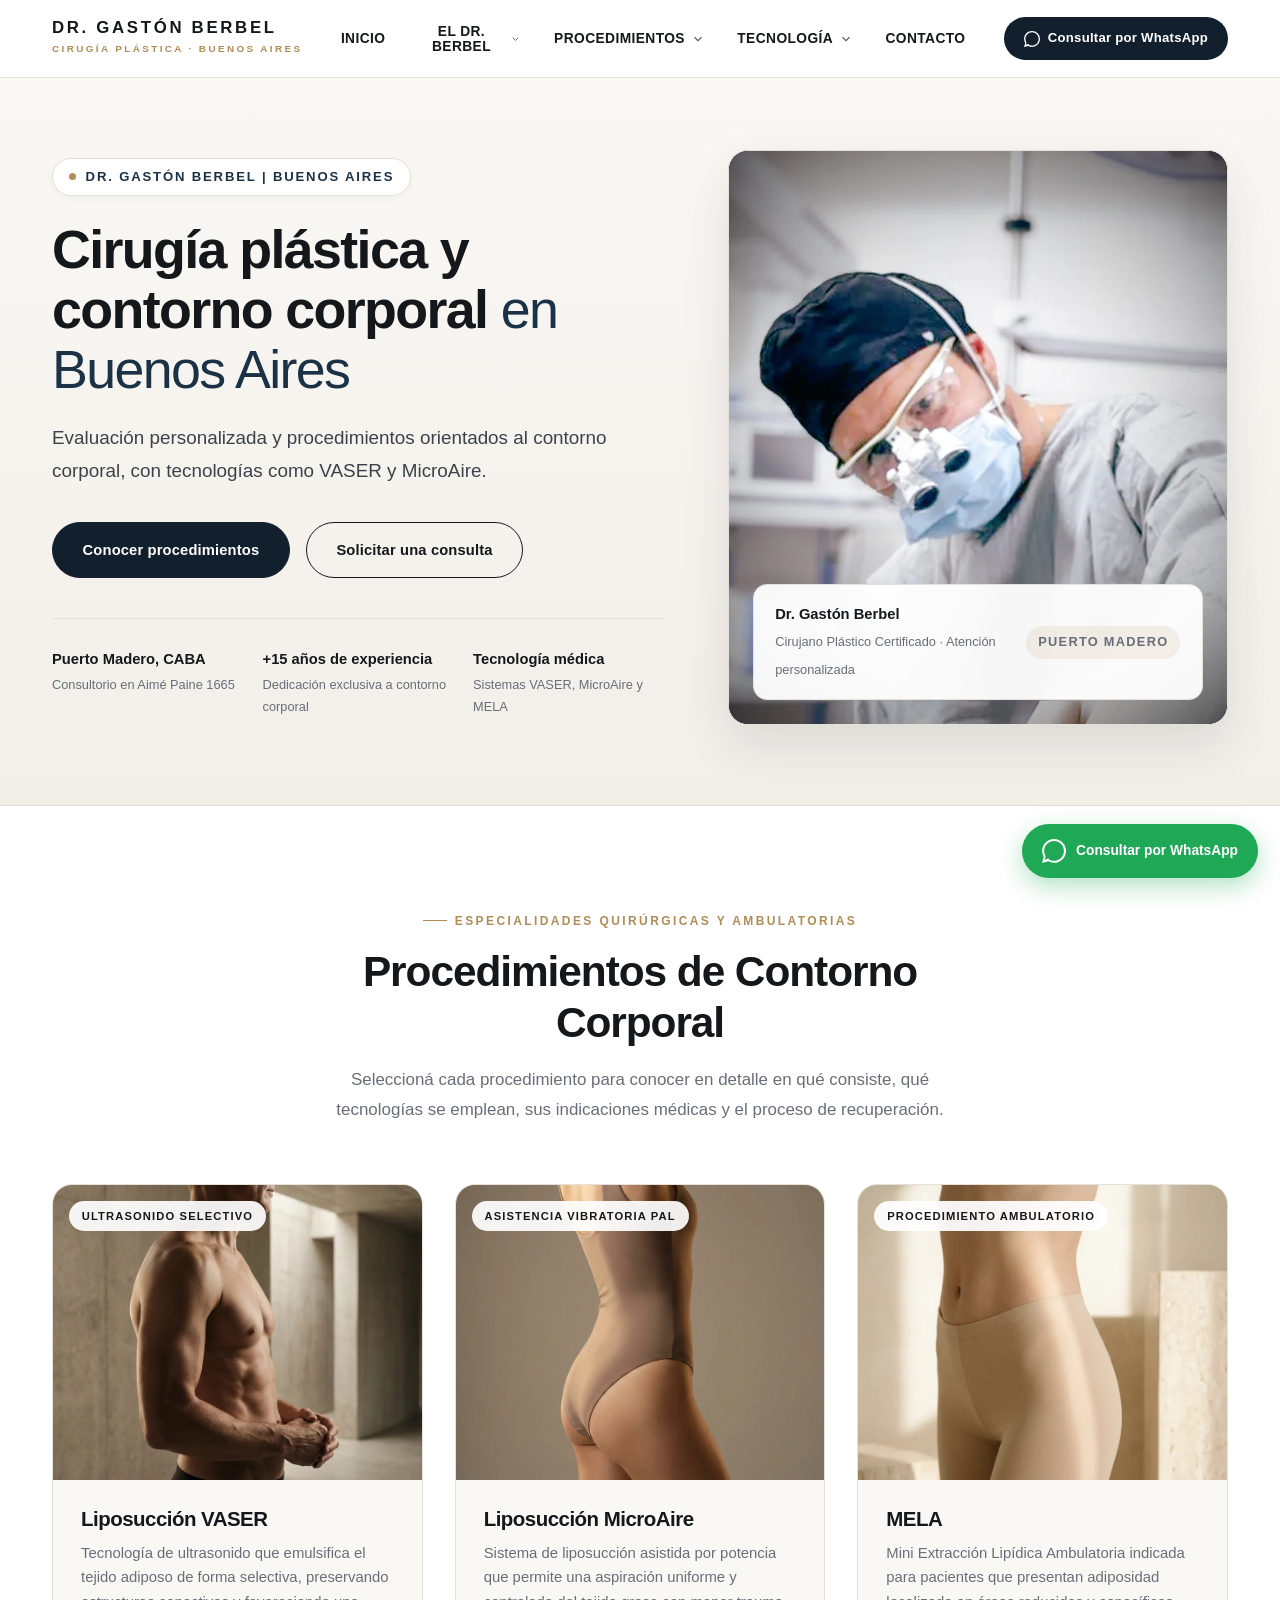
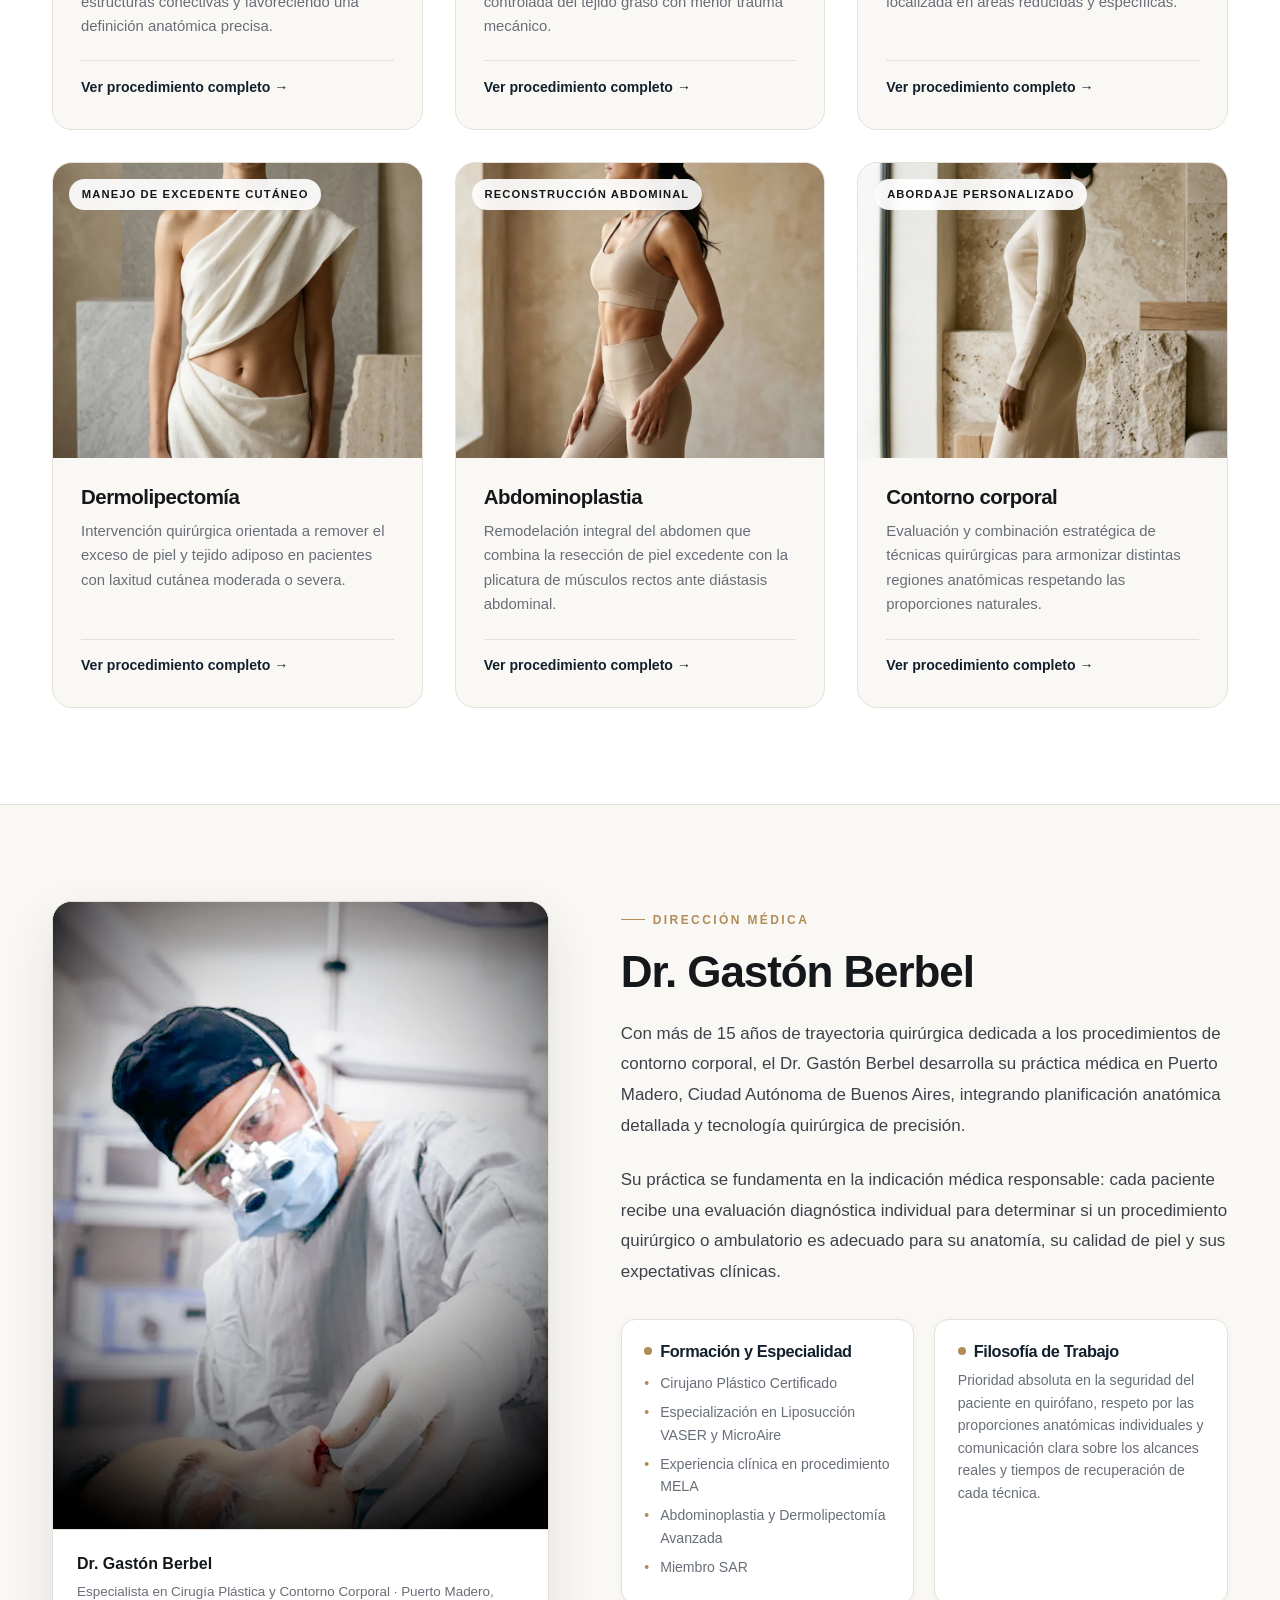
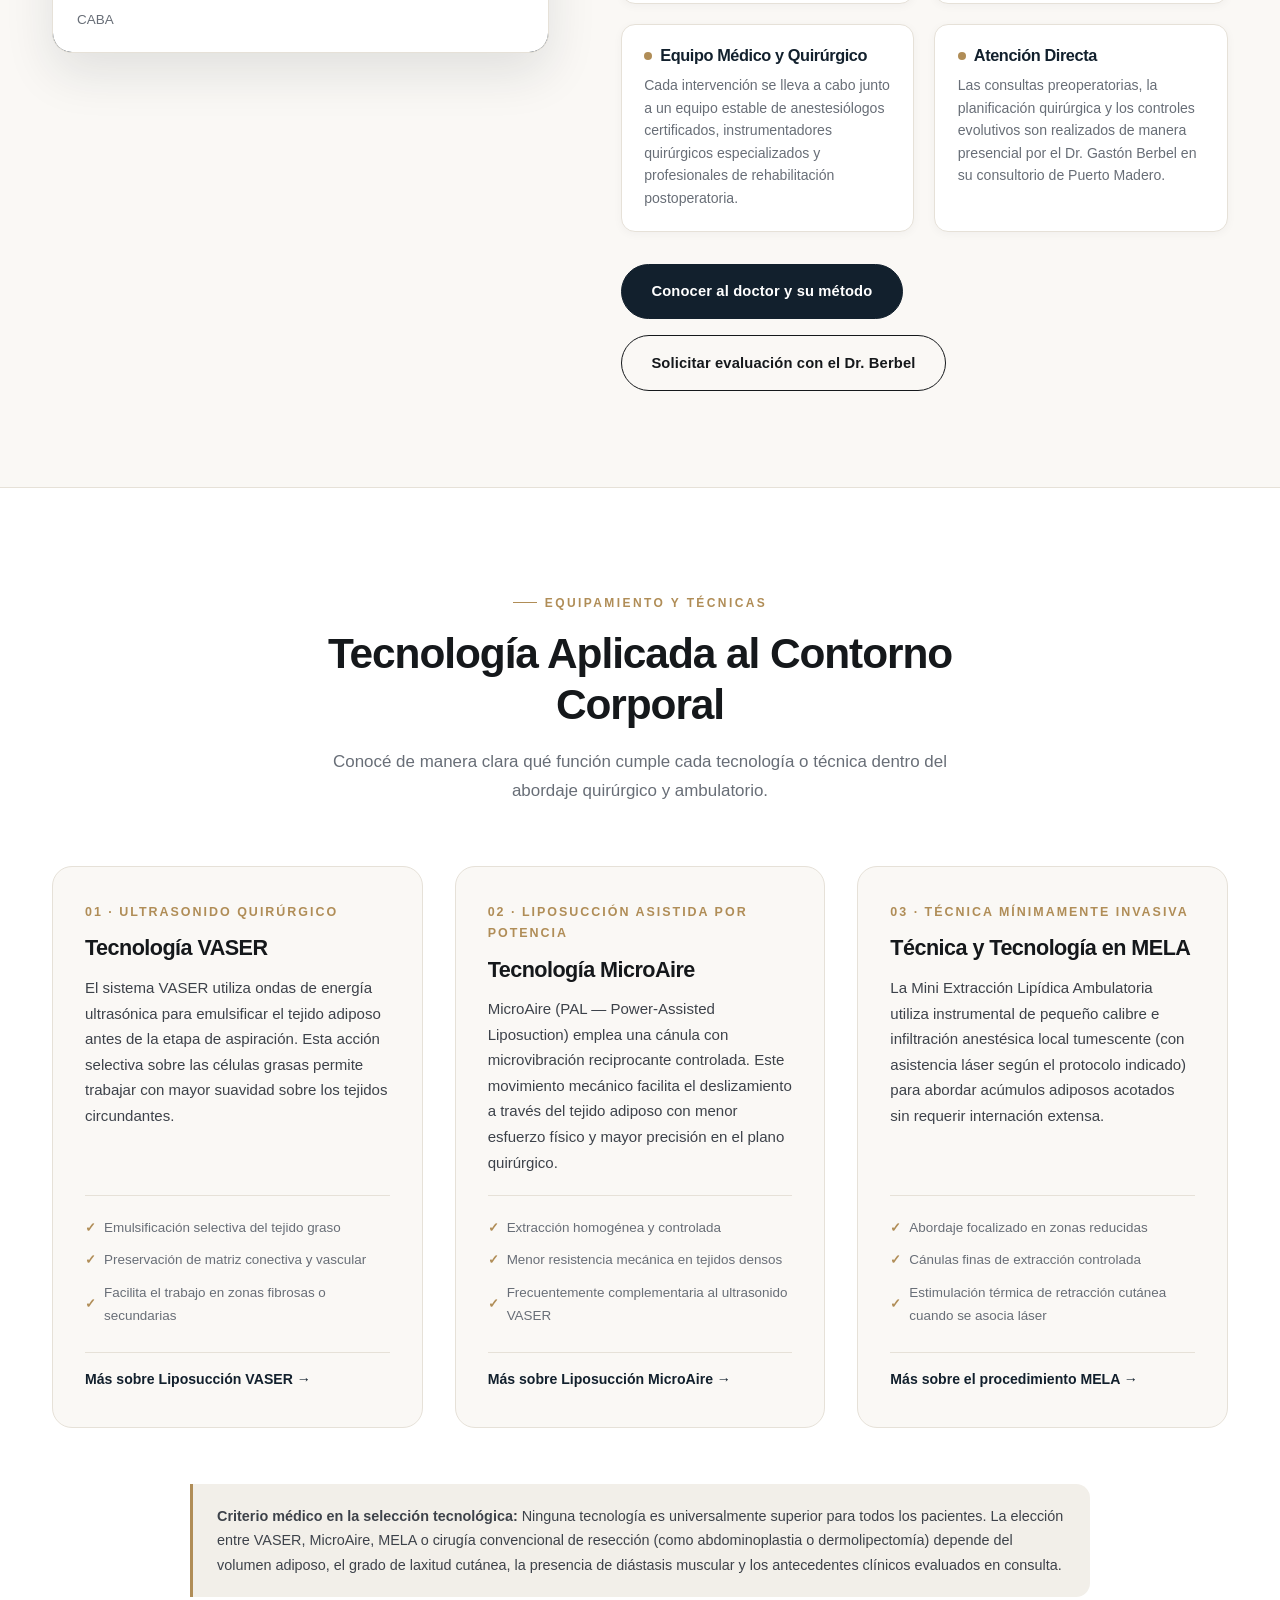
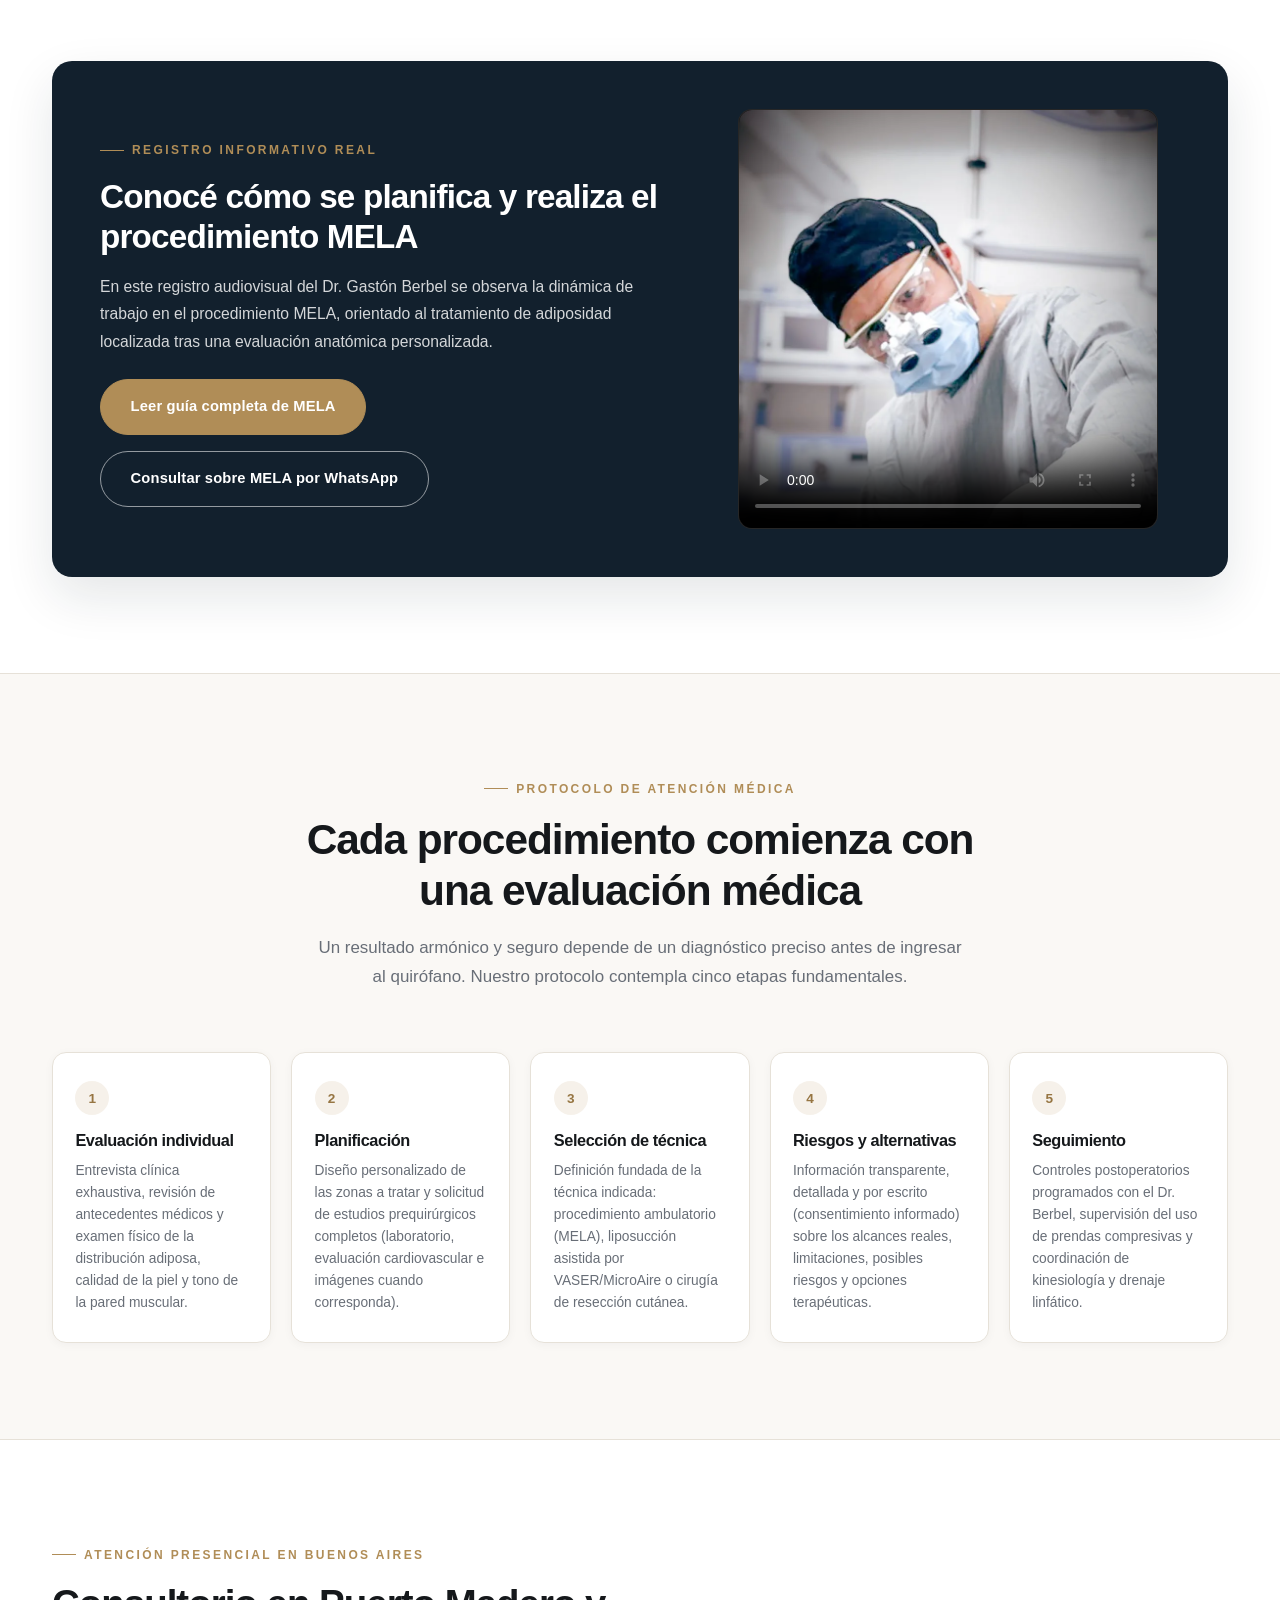
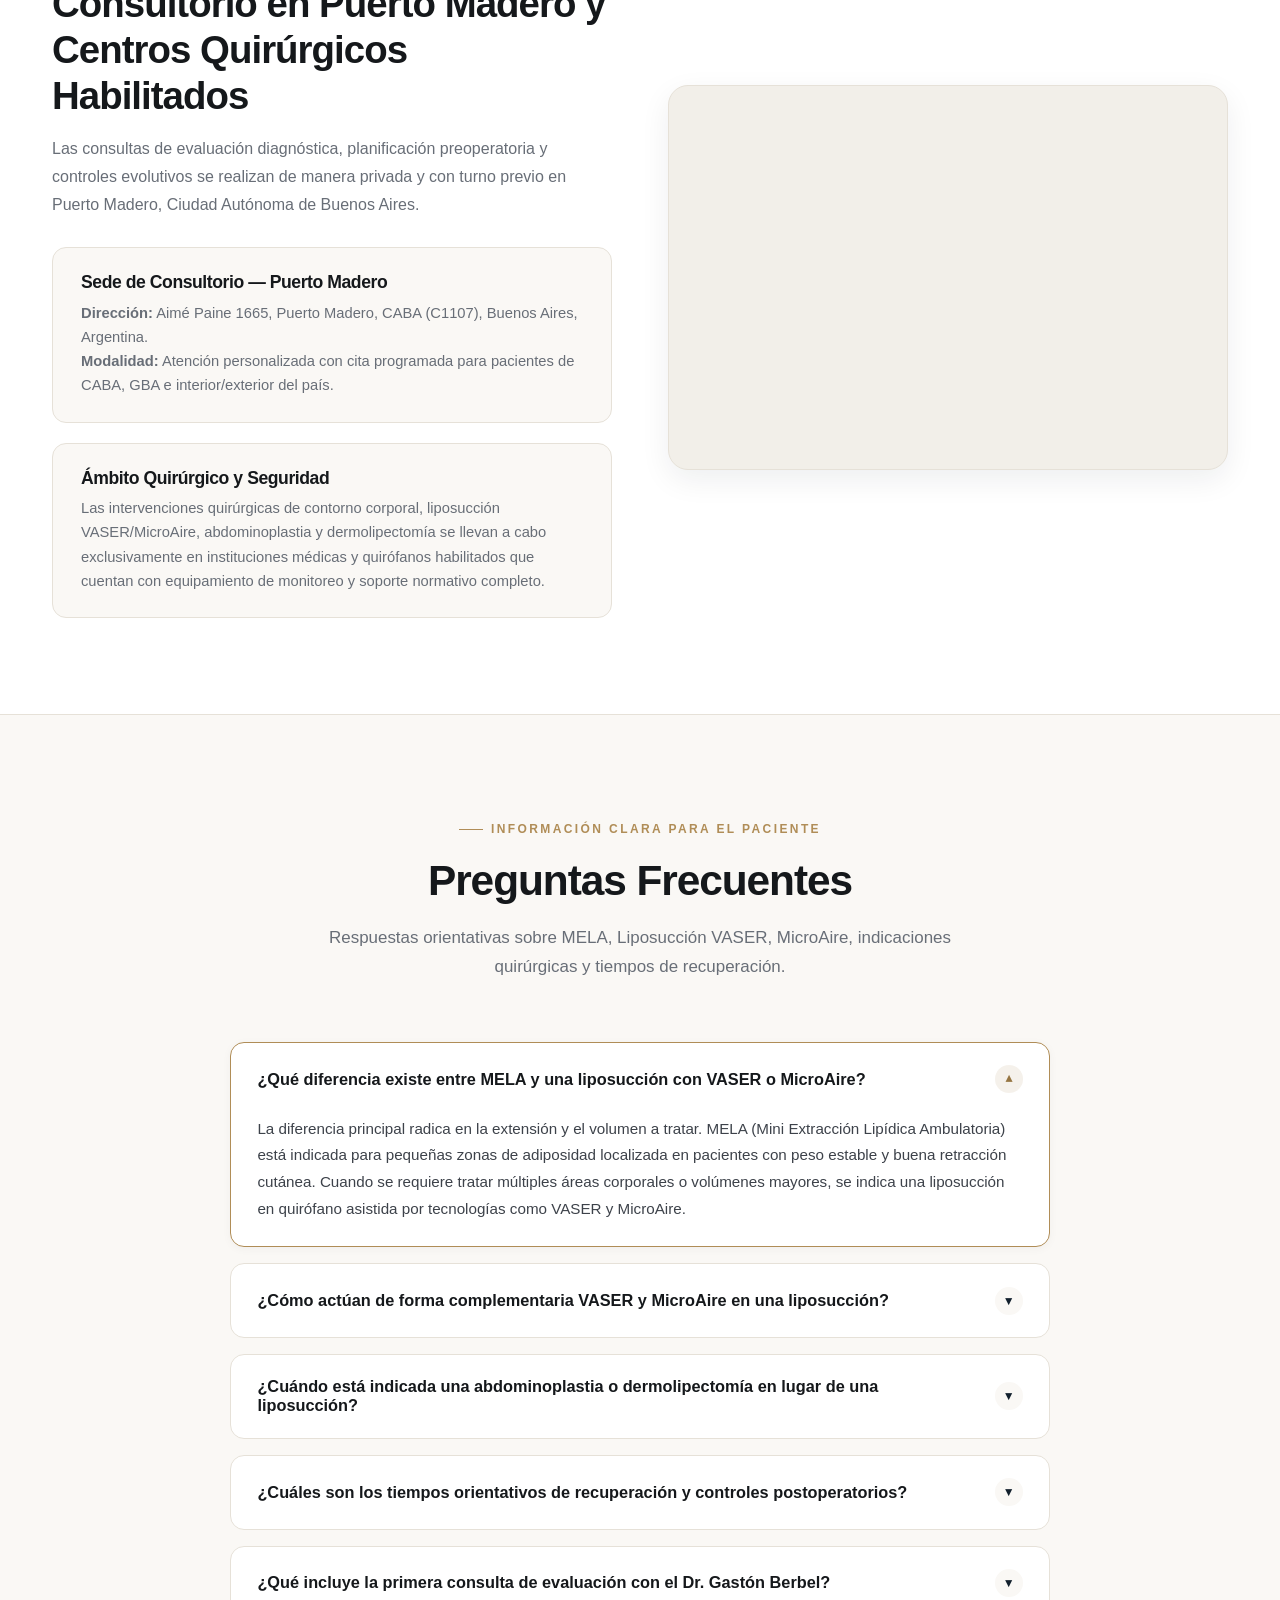
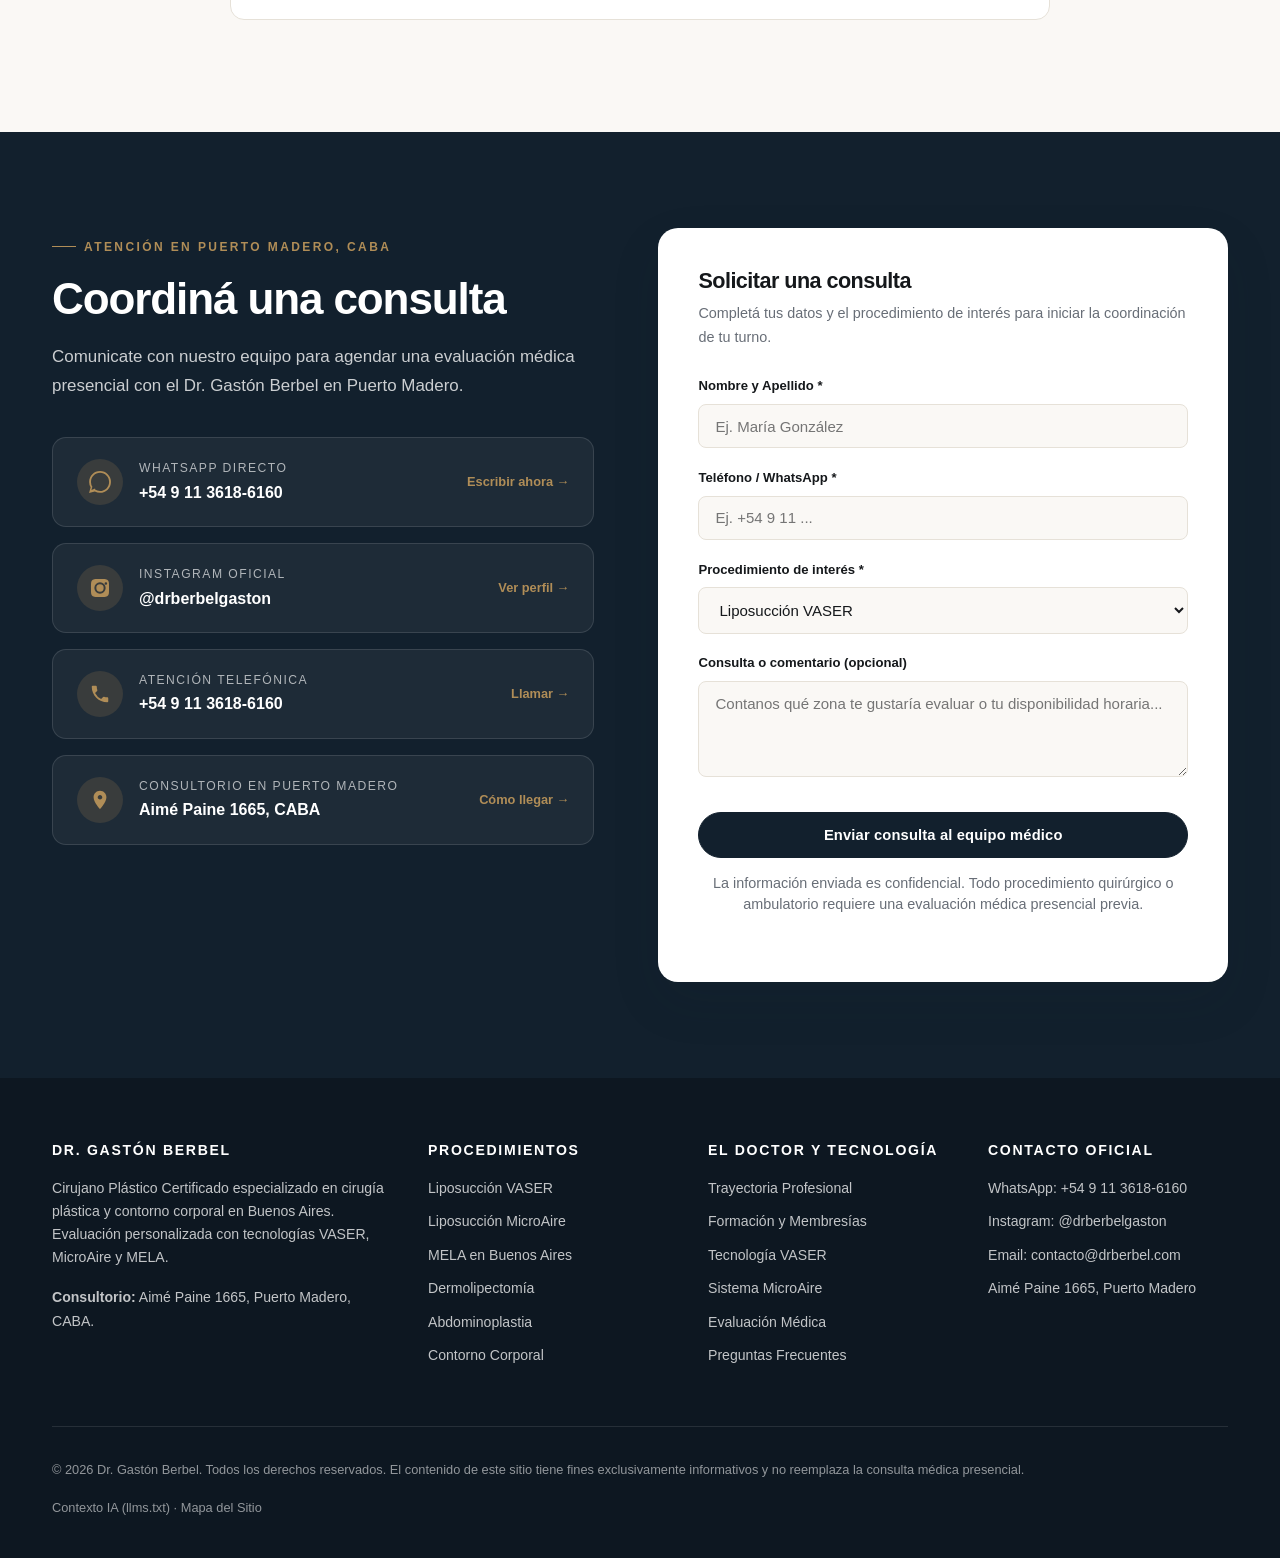
==== commit 5928e9f4: "feat(redesign-seo-geo-cro): implement editorial medical UX/UI, photographic mega menu, 6 SEO procedu" ====
--- a/index.html
+++ b/index.html
@@ -1,97 +1,67 @@
 <!DOCTYPE html>
-<html lang="es">
+<html lang="es-AR">
 <head>
     <meta charset="UTF-8">
     <meta name="viewport" content="width=device-width, initial-scale=1.0">
     <meta http-equiv="Content-Security-Policy" content="default-src 'self'; script-src 'self' 'unsafe-inline' https://connect.facebook.net https://www.googletagmanager.com; style-src 'self' 'unsafe-inline' https://fonts.googleapis.com; font-src 'self' https://fonts.gstatic.com; img-src 'self' data: https://agustinlago88.github.io https://gastonberbel.com.ar https://www.facebook.com https://*.google-analytics.com https://*.googletagmanager.com; frame-src https://maps.google.com https://www.google.com; connect-src 'self' https://www.facebook.com https://*.google-analytics.com https://*.analytics.google.com https://*.googletagmanager.com; media-src 'self';">
 
-    <!-- TITLE: ≤60 chars. Enfoque en credencial + tecnología + ubicación. Sin body shaming. -->
-    <title>Dr. Gastón Berbel | Contorno Corporal VASER · Puerto Madero</title>
-
-    <!-- ═══════════════════════════════════════════════════════════
-         SEO Meta Tags — Ads-Compliant (Salud / Atributos Personales)
-         ═══════════════════════════════════════════════════════════ -->
-
-    <!-- META DESCRIPTION: ≤155 chars. Lenguaje médico positivo ("armonía", "contorno natural").
-         Evita: "eliminar grasa", "cuerpo ideal", promesas absolutas. Compliant Google/Meta Ads. -->
-    <meta name="description" content="Dr. Gastón Berbel — Cirujano Plástico certificado. Contorno corporal con tecnología VASER, MELA y Micro Aire. Armonía natural y seguridad. Puerto Madero, CABA.">
-
-    <!-- KEYWORDS: Términos técnicos + geo-locales. Sin adjetivos negativos sobre el cuerpo. -->
-    <meta name="keywords" content="cirujano plástico certificado, contorno corporal, VASER Buenos Aires, MELA Puerto Madero, Micro Aire Argentina, abdominoplastia CABA, armonía corporal, Dr. Berbel">
-
+    <title>Dr. Gastón Berbel | Liposucción VASER y MELA en Buenos Aires</title>
+    <meta name="description" content="Dr. Gastón Berbel — Cirujano Plástico en Puerto Madero, Buenos Aires. Evaluación personalizada en contorno corporal, Liposucción VASER, MicroAire, MELA y abdominoplastia.">
     <meta name="author" content="Dr. Gastón Berbel">
     <meta name="robots" content="index, follow, max-snippet:-1, max-image-preview:large">
-    <link rel="canonical" href="https://agustinlago88.github.io/berbel/">
-    <!-- Sitemap discovery -->
-    <link rel="sitemap" type="application/xml" href="/berbel/sitemap.xml">
-
-    <!-- ═══════════════════════════════════════════════════════════
-         Open Graph — Optimizado para WhatsApp, Facebook, LinkedIn
-         ═══════════════════════════════════════════════════════════ -->
-
+    <link rel="canonical" href="https://gastonberbel.com.ar/">
+    <link rel="sitemap" type="application/xml" href="/sitemap.xml">
+    <link rel="alternate" type="text/markdown" href="/llms.txt" title="Contexto Semántico IA — Dr. Gastón Berbel">
+
+    <!-- Open Graph -->
     <meta property="og:type" content="website">
-    <meta property="og:url" content="https://agustinlago88.github.io/berbel/">
-    <meta property="og:site_name" content="Dr. Gastón Berbel — Cirugía Plástica Corporal">
-
-    <!-- OG:TITLE: Enfoque en autoridad médica + tecnología. Sin apelación a inseguridades. -->
-    <meta property="og:title" content="Dr. Gastón Berbel · Contorno Corporal con Tecnología VASER">
-
-    <!-- OG:DESCRIPTION: Copy positiva centrada en trayectoria y seguridad. Sin promesas absolutas. -->
-    <meta property="og:description" content="Más de 15 años de trayectoria en contorno corporal. Tecnología VASER, MELA y Micro Aire con enfoque en armonía natural y seguridad. Puerto Madero, Buenos Aires.">
-
-    <!-- OG:IMAGE: Imagen profesional del médico — evita antes/después (prohibido en Meta Ads salud). -->
-    <meta property="og:image" content="https://agustinlago88.github.io/berbel/images/dr-berbel-crop.jpg">
+    <meta property="og:url" content="https://gastonberbel.com.ar/">
+    <meta property="og:site_name" content="Dr. Gastón Berbel — Cirugía Plástica y Contorno Corporal">
+    <meta property="og:title" content="Dr. Gastón Berbel | Liposucción VASER y MELA en Buenos Aires">
+    <meta property="og:description" content="Cirugía plástica y contorno corporal en Puerto Madero, Buenos Aires. Evaluación médica personalizada con tecnologías VASER, MicroAire y MELA.">
+    <meta property="og:image" content="https://gastonberbel.com.ar/images/dr-berbel-crop.jpg">
     <meta property="og:image:width" content="1200">
     <meta property="og:image:height" content="630">
-    <meta property="og:image:alt" content="Dr. Gastón Berbel — Cirujano Plástico en Puerto Madero">
+    <meta property="og:image:alt" content="Dr. Gastón Berbel — Cirujano Plástico en Puerto Madero, Buenos Aires">
     <meta property="og:locale" content="es_AR">
 
-    <!-- ═══════════════════════════════════════════════════════════
-         Twitter Card
-         ═══════════════════════════════════════════════════════════ -->
-
+    <!-- Twitter Card -->
     <meta name="twitter:card" content="summary_large_image">
-    <meta name="twitter:title" content="Dr. Gastón Berbel · Contorno Corporal VASER — Puerto Madero">
-    <meta name="twitter:description" content="Cirujano Plástico certificado. Armonía corporal con tecnología VASER, MELA y Micro Aire. Seguridad y trayectoria en Buenos Aires.">
-    <meta name="twitter:image" content="https://agustinlago88.github.io/berbel/images/dr-berbel-crop.jpg">
-    <meta name="twitter:image:alt" content="Dr. Gastón Berbel — Cirujano Plástico en Puerto Madero">
-
-    <!-- ═══════════════════════════════════════════════════════════
-         Mobile & PWA
-         ═══════════════════════════════════════════════════════════ -->
-
-    <meta name="theme-color" content="#0f1f2e">
-    <meta name="msapplication-navbutton-color" content="#0f1f2e">
-    <meta name="apple-mobile-web-app-status-bar-style" content="black-translucent">
-    <meta name="apple-mobile-web-app-capable" content="yes">
-
-    <!-- ═══════════════════════════════════════════════════════════
-         LLMO / GEO — Indexación para bots de IA (ChatGPT, Gemini, Claude)
-         ═══════════════════════════════════════════════════════════ -->
-
-    <!-- Archivo llms.txt: estándar de contexto semántico para LLMs/RAG bots. -->
-    <link rel="alternate" type="text/markdown" href="/berbel/llms.txt" title="AI Context">
-
-    <!-- ═══════════════════════════════════════════════════════════
-         Fonts
-         ═══════════════════════════════════════════════════════════ -->
-
+    <meta name="twitter:title" content="Dr. Gastón Berbel | Liposucción VASER y MELA en Buenos Aires">
+    <meta name="twitter:description" content="Evaluación médica personalizada y procedimientos orientados al contorno corporal en Puerto Madero, Buenos Aires.">
+    <meta name="twitter:image" content="https://gastonberbel.com.ar/images/dr-berbel-crop.jpg">
+    <meta name="twitter:image:alt" content="Dr. Gastón Berbel — Cirujano Plástico en Puerto Madero, Buenos Aires">
+
+    <meta name="theme-color" content="#12202d">
+
+    <!-- Tipografías -->
     <link rel="preconnect" href="https://fonts.googleapis.com">
     <link rel="preconnect" href="https://fonts.gstatic.com" crossorigin>
-    <link href="https://fonts.googleapis.com/css2?family=Sora:wght@500;600;700&family=Manrope:wght@400;500;600;700;800&display=swap" rel="stylesheet">
-
-    <!-- Styles -->
+    <link href="https://fonts.googleapis.com/css2?family=Sora:wght@500;600;700&family=Manrope:wght@400;500;600;700&display=swap" rel="stylesheet">
+
     <!-- Favicon -->
-    <link rel="icon" type="image/svg+xml" href="data:image/svg+xml,<svg xmlns='http://www.w3.org/2000/svg' viewBox='0 0 100 100'><text y='.9em' font-size='90'>🩺</text></svg>">
-
-    <!-- Preload hero image for LCP -->
+    <link rel="icon" type="image/svg+xml" href="data:image/svg+xml,<svg xmlns='http://www.w3.org/2000/svg' viewBox='0 0 100 100'><rect width='100' height='100' rx='20' fill='%2312202d'/><text x='50' y='66' font-family='serif' font-size='48' fill='%23b08d57' text-anchor='middle'>GB</text></svg>">
+
+    <!-- Preload imagen principal LCP -->
     <link rel="preload" as="image" href="images/dr-berbel-crop.webp" type="image/webp" fetchpriority="high">
 
-    <!-- Analytics & Tracking -->
-    <!-- ══════════════════════════════════════════════════════
-         META PIXEL — Reemplazar META_PIXEL_ID con el ID real
-         ══════════════════════════════════════════════════════ -->
+    <link rel="stylesheet" href="styles.css">
+
+    <!-- ══════════════════════════════════════════════════════════════════
+         TRACKING & PUBLICIDAD PRESERVADOS (GTM / GA4 / META PIXEL / ADS)
+         Los eventos click_whatsapp, click_instagram, click_phone, form_submit,
+         view_mela y view_liposuccion_vaser se despachan desde main.js
+         ══════════════════════════════════════════════════════════════════ -->
     <!--
+    [GOOGLE TAG MANAGER — Reemplazar GTM_CONTAINER_ID si se activa contenedor]
+    <script>(function(w,d,s,l,i){w[l]=w[l]||[];w[l].push({'gtm.start':
+    new Date().getTime(),event:'gtm.js'});var f=d.getElementsByTagName(s)[0],
+    j=d.createElement(s),dl=l!='dataLayer'?'&l='+l:'';j.async=true;j.src=
+    'https://www.googletagmanager.com/gtm.js?id='+i+dl;f.parentNode.insertBefore(j,f);
+    })(window,document,'script','dataLayer','GTM_CONTAINER_ID');</script>
+    -->
+    <!--
+    [META PIXEL — Reemplazar META_PIXEL_ID con el ID real]
     <script>
     !function(f,b,e,v,n,t,s){if(f.fbq)return;n=f.fbq=function(){n.callMethod?
     n.callMethod.apply(n,arguments):n.queue.push(arguments)};if(!f._fbq)f._fbq=n;
@@ -104,11 +74,8 @@
     <noscript><img height="1" width="1" style="display:none"
     src="https://www.facebook.com/tr?id=META_PIXEL_ID&ev=PageView&noscript=1"/></noscript>
     -->
-
-    <!-- ══════════════════════════════════════════════════════
-         GOOGLE ANALYTICS 4 — Reemplazar GA4_MEASUREMENT_ID
-         ══════════════════════════════════════════════════════ -->
     <!--
+    [GOOGLE ANALYTICS 4 & GOOGLE ADS — Reemplazar GA4_MEASUREMENT_ID / AW_CONVERSION_ID]
     <script async src="https://www.googletagmanager.com/gtag/js?id=GA4_MEASUREMENT_ID"></script>
     <script>
       window.dataLayer = window.dataLayer || [];
@@ -118,47 +85,65 @@
     </script>
     -->
 
-    <link rel="stylesheet" href="styles.css">
-
-    <!-- ═══════════════════════════════════════════════════════════
-         Schema.org JSON-LD — Expanded Physician + MedicalProcedure
-         
-         POLÍTICA ADS: Toda la descripción usa lenguaje médico factual.
-         - "contorno corporal" en vez de "eliminar grasa"
-         - "armonía natural" en vez de "cuerpo ideal"
-         - Sin antes/después, sin promesas absolutas.
-         ═══════════════════════════════════════════════════════════ -->
+    <!-- Datos Estructurados JSON-LD (Person, Physician, MedicalBusiness, WebSite, WebPage, BreadcrumbList, Service, VideoObject, FAQPage) -->
     <script type="application/ld+json">
     {
         "@context": "https://schema.org",
         "@graph": [
             {
-                "@type": "Physician",
-                "@id": "https://agustinlago88.github.io/berbel/#physician",
+                "@type": "WebSite",
+                "@id": "https://gastonberbel.com.ar/#website",
+                "url": "https://gastonberbel.com.ar/",
+                "name": "Dr. Gastón Berbel — Cirugía Plástica y Contorno Corporal",
+                "inLanguage": "es-AR",
+                "publisher": { "@id": "https://gastonberbel.com.ar/#physician" }
+            },
+            {
+                "@type": "WebPage",
+                "@id": "https://gastonberbel.com.ar/#webpage",
+                "url": "https://gastonberbel.com.ar/",
+                "name": "Dr. Gastón Berbel | Liposucción VASER y MELA en Buenos Aires",
+                "description": "Evaluación personalizada y procedimientos orientados al contorno corporal en Puerto Madero, Buenos Aires, con tecnologías como VASER, MicroAire y MELA.",
+                "isPartOf": { "@id": "https://gastonberbel.com.ar/#website" },
+                "about": { "@id": "https://gastonberbel.com.ar/#physician" },
+                "breadcrumb": { "@id": "https://gastonberbel.com.ar/#breadcrumb" },
+                "inLanguage": "es-AR"
+            },
+            {
+                "@type": "BreadcrumbList",
+                "@id": "https://gastonberbel.com.ar/#breadcrumb",
+                "itemListElement": [
+                    {
+                        "@type": "ListItem",
+                        "position": 1,
+                        "name": "Inicio",
+                        "item": "https://gastonberbel.com.ar/"
+                    }
+                ]
+            },
+            {
+                "@type": ["Person", "Physician", "MedicalBusiness"],
+                "@id": "https://gastonberbel.com.ar/#physician",
                 "name": "Dr. Gastón Berbel",
-                "description": "Cirujano Plástico certificado con más de 15 años de trayectoria, especializado en contorno corporal con tecnología VASER, MELA y Micro Aire. Enfoque en armonía natural y seguridad quirúrgica.",
-                "image": "https://agustinlago88.github.io/berbel/images/dr-berbel-crop.jpg",
+                "description": "Cirujano Plástico Certificado con más de 15 años de trayectoria en cirugía plástica y contorno corporal en Puerto Madero, Buenos Aires. Especialista en Liposucción VASER, Liposucción asistida por MicroAire, MELA, Dermolipectomía y Abdominoplastia.",
+                "image": "https://gastonberbel.com.ar/images/dr-berbel-crop.jpg",
                 "telephone": "+5491136186160",
                 "email": "contacto@drberbel.com",
-                "url": "https://agustinlago88.github.io/berbel/",
-                "medicalSpecialty": {
-                    "@type": "MedicalSpecialty",
-                    "name": "Cirugía Plástica Corporal"
-                },
+                "url": "https://gastonberbel.com.ar/",
+                "medicalSpecialty": "PlasticSurgery",
                 "knowsAbout": [
+                    "Liposucción VASER",
+                    "Liposucción asistida por MicroAire",
+                    "MELA (Mini Extracción Lipídica Ambulatoria)",
                     "Contorno corporal",
-                    "Tecnología VASER",
-                    "MELA",
-                    "Liposucción Micro Aire",
-                    "Abdominoplastia",
                     "Dermolipectomía",
-                    "Liposcultura integral"
+                    "Abdominoplastia"
                 ],
                 "address": {
                     "@type": "PostalAddress",
                     "streetAddress": "Aimé Paine 1665",
                     "addressLocality": "Puerto Madero",
-                    "addressRegion": "CABA",
+                    "addressRegion": "Ciudad Autónoma de Buenos Aires",
                     "postalCode": "C1107",
                     "addressCountry": "AR"
                 },
@@ -167,484 +152,983 @@
                     "latitude": -34.6158,
                     "longitude": -58.3573
                 },
-                "areaServed": {
-                    "@type": "City",
-                    "name": "Buenos Aires"
-                },
-                "priceRange": "$$$",
+                "areaServed": [
+                    { "@type": "City", "name": "Ciudad Autónoma de Buenos Aires" },
+                    { "@type": "AdministrativeArea", "name": "Gran Buenos Aires" }
+                ],
                 "hasMap": "https://maps.google.com/?q=Aim%C3%A9+Paine+1665+Puerto+Madero",
-                "openingHoursSpecification": [
-                    {
-                        "@type": "OpeningHoursSpecification",
-                        "dayOfWeek": ["Monday", "Tuesday", "Wednesday", "Thursday", "Friday"],
-                        "opens": "09:00",
-                        "closes": "19:00"
-                    }
-                ],
                 "sameAs": [
                     "https://www.instagram.com/drberbelgaston/"
                 ],
                 "availableService": [
-                    { "@id": "#service-mela" },
-                    { "@id": "#service-vaser" },
-                    { "@id": "#service-abdominoplastia" },
-                    { "@id": "#service-dermolipectomia" },
-                    { "@id": "#service-liposcultura" }
+                    { "@id": "https://gastonberbel.com.ar/liposuccion-vaser-buenos-aires/#service" },
+                    { "@id": "https://gastonberbel.com.ar/liposuccion-microaire-buenos-aires/#service" },
+                    { "@id": "https://gastonberbel.com.ar/mela-buenos-aires/#service" },
+                    { "@id": "https://gastonberbel.com.ar/dermolipectomia-buenos-aires/#service" },
+                    { "@id": "https://gastonberbel.com.ar/abdominoplastia-buenos-aires/#service" },
+                    { "@id": "https://gastonberbel.com.ar/contorno-corporal/#service" }
                 ]
             },
             {
-                "@type": "MedicalProcedure",
-                "@id": "#service-mela",
-                "name": "MELA — Mini Extracción Lipídica Ambulatoria",
-                "description": "Procedimiento láser mínimamente invasivo que favorece la retracción cutánea y estimula el colágeno natural. Enfoque en armonía del contorno.",
-                "procedureType": "https://schema.org/SurgicalProcedure",
-                "bodyLocation": "Abdomen, caderas, flancos"
+                "@type": ["Service", "MedicalProcedure"],
+                "@id": "https://gastonberbel.com.ar/liposuccion-vaser-buenos-aires/#service",
+                "name": "Liposucción VASER",
+                "url": "https://gastonberbel.com.ar/liposuccion-vaser-buenos-aires/",
+                "description": "Procedimiento quirúrgico de contorno corporal asistido por ultrasonido VASER para emulsificación selectiva del tejido adiposo.",
+                "provider": { "@id": "https://gastonberbel.com.ar/#physician" }
             },
             {
-                "@type": "MedicalProcedure",
-                "@id": "#service-vaser",
-                "name": "Liposucción Avanzada — VASER y Micro Aire",
-                "description": "Ultrasonido VASER de tercera generación combinado con cánula vibratoria Micro Aire. Tecnología de precisión para contorno corporal con menor tiempo de recuperación.",
-                "procedureType": "https://schema.org/SurgicalProcedure",
-                "bodyLocation": "Abdomen, caderas, espalda, muslos, brazos"
+                "@type": ["Service", "MedicalProcedure"],
+                "@id": "https://gastonberbel.com.ar/liposuccion-microaire-buenos-aires/#service",
+                "name": "Liposucción asistida por MicroAire",
+                "url": "https://gastonberbel.com.ar/liposuccion-microaire-buenos-aires/",
+                "description": "Liposucción asistida por potencia (PAL) mediante cánula vibratoria MicroAire para extracción controlada del tejido adiposo.",
+                "provider": { "@id": "https://gastonberbel.com.ar/#physician" }
             },
             {
-                "@type": "MedicalProcedure",
-                "@id": "#service-abdominoplastia",
-                "name": "Abdominoplastia",
-                "description": "Remodelación abdominal con reparación muscular y escultura de contornos. Procedimiento integral para armonía de la pared abdominal.",
-                "procedureType": "https://schema.org/SurgicalProcedure",
-                "bodyLocation": "Abdomen"
+                "@type": ["Service", "MedicalProcedure"],
+                "@id": "https://gastonberbel.com.ar/mela-buenos-aires/#service",
+                "name": "MELA — Mini Extracción Lipídica Ambulatoria",
+                "url": "https://gastonberbel.com.ar/mela-buenos-aires/",
+                "description": "Procedimiento ambulatorio orientado al tratamiento de adiposidad localizada en zonas pequeñas bajo evaluación médica individual.",
+                "provider": { "@id": "https://gastonberbel.com.ar/#physician" }
             },
             {
-                "@type": "MedicalProcedure",
-                "@id": "#service-dermolipectomia",
+                "@type": ["Service", "MedicalProcedure"],
+                "@id": "https://gastonberbel.com.ar/dermolipectomia-buenos-aires/#service",
                 "name": "Dermolipectomía",
-                "description": "Reconstrucción quirúrgica de pared abdominal y extirpación de exceso de piel. Indicado para pacientes con laxitud cutánea significativa.",
-                "procedureType": "https://schema.org/SurgicalProcedure",
-                "bodyLocation": "Abdomen, brazos, muslos"
+                "url": "https://gastonberbel.com.ar/dermolipectomia-buenos-aires/",
+                "description": "Cirugía reconstructiva y de contorno para resección de excedente cutáneo y adiposo en pacientes con laxitud significativa.",
+                "provider": { "@id": "https://gastonberbel.com.ar/#physician" }
             },
             {
-                "@type": "MedicalProcedure",
-                "@id": "#service-liposcultura",
-                "name": "Liposcultura Integral",
-                "description": "Combinación personalizada de técnicas avanzadas para un contorno armónico y proporcionado. Tratamiento de múltiples zonas corporales.",
-                "procedureType": "https://schema.org/SurgicalProcedure",
-                "bodyLocation": "Abdomen, cintura, caderas, muslos, espalda, brazos"
+                "@type": ["Service", "MedicalProcedure"],
+                "@id": "https://gastonberbel.com.ar/abdominoplastia-buenos-aires/#service",
+                "name": "Abdominoplastia",
+                "url": "https://gastonberbel.com.ar/abdominoplastia-buenos-aires/",
+                "description": "Reconstrucción quirúrgica de la pared abdominal con tratamiento del exceso de piel y plicatura de músculos rectos cuando está indicado.",
+                "provider": { "@id": "https://gastonberbel.com.ar/#physician" }
+            },
+            {
+                "@type": ["Service", "MedicalProcedure"],
+                "@id": "https://gastonberbel.com.ar/contorno-corporal/#service",
+                "name": "Contorno Corporal",
+                "url": "https://gastonberbel.com.ar/contorno-corporal/",
+                "description": "Abordaje quirúrgico personalizado que integra técnicas de modelado corporal según la anatomía de cada paciente.",
+                "provider": { "@id": "https://gastonberbel.com.ar/#physician" }
             },
             {
                 "@type": "VideoObject",
-                "name": "Tecnología MELA en Acción | Dr. Gastón Berbel",
-                "description": "Video demostrativo y explicativo sobre el procedimiento MELA (Mini Extracción Lipídica Ambulatoria) en Puerto Madero por el Dr. Gastón Berbel.",
-                "thumbnailUrl": [
-                    "https://agustinlago88.github.io/berbel/images/dr-berbel-crop.jpg"
-                ],
+                "name": "Procedimiento MELA | Dr. Gastón Berbel",
+                "description": "Registro informativo sobre el procedimiento MELA (Mini Extracción Lipídica Ambulatoria) por el Dr. Gastón Berbel en Buenos Aires.",
+                "thumbnailUrl": ["https://gastonberbel.com.ar/images/dr-berbel-crop.jpg"],
                 "uploadDate": "2026-06-17T12:00:00-03:00",
-                "contentUrl": "https://agustinlago88.github.io/berbel/melavideo.mp4",
-                "embedUrl": "https://agustinlago88.github.io/berbel/melavideo.mp4",
+                "contentUrl": "https://gastonberbel.com.ar/melavideo.mp4",
+                "embedUrl": "https://gastonberbel.com.ar/melavideo.mp4",
                 "duration": "PT0M28S",
-                "regionsAllowed": ["AR", "UY", "CL"],
-                "creator": {
-                    "@type": "Person",
-                    "name": "Dr. Gastón Berbel"
-                }
+                "creator": { "@id": "https://gastonberbel.com.ar/#physician" }
+            },
+            {
+                "@type": "FAQPage",
+                "mainEntity": [
+                    {
+                        "@type": "Question",
+                        "name": "¿Qué diferencia existe entre MELA y una liposucción con VASER o MicroAire?",
+                        "acceptedAnswer": {
+                            "@type": "Answer",
+                            "text": "MELA (Mini Extracción Lipídica Ambulatoria) está indicada exclusivamente para volúmenes reducidos de adiposidad bien localizada en zonas puntuales. En cambio, la liposucción asistida por VASER y/o MicroAire se realiza en quirófano para tratar áreas más amplias o múltiples zonas corporales con mayor capacidad de modelado anatómico."
+                        }
+                    },
+                    {
+                        "@type": "Question",
+                        "name": "¿Qué función cumplen las tecnologías VASER y MicroAire?",
+                        "acceptedAnswer": {
+                            "@type": "Answer",
+                            "text": "VASER utiliza ondas de ultrasonido para emulsificar selectivamente las células adiposas antes de su aspiración, mientras que MicroAire emplea una cánula con microvibración controlada que facilita una extracción más homogénea. La indicación de una o ambas tecnologías depende de la evaluación médica individual."
+                        }
+                    },
+                    {
+                        "@type": "Question",
+                        "name": "¿Cómo es el proceso de recuperación tras un procedimiento de contorno corporal?",
+                        "acceptedAnswer": {
+                            "@type": "Answer",
+                            "text": "El tiempo de recuperación depende de la extensión del procedimiento y de la respuesta biológica de cada paciente. En términos orientativos, MELA permite retomar tareas habituales en pocos días, la liposucción requiere entre 1 y 3 semanas de reposo relativo con uso de prenda compresiva y drenaje linfático, y la abdominoplastia demanda entre 3 y 6 semanas de cuidados progresivos."
+                        }
+                    },
+                    {
+                        "@type": "Question",
+                        "name": "¿Qué se evalúa durante la primera consulta médica en Puerto Madero?",
+                        "acceptedAnswer": {
+                            "@type": "Answer",
+                            "text": "El Dr. Gastón Berbel realiza una historia clínica completa, examina la calidad y retracción de la piel, la distribución del tejido adiposo y la tonicidad muscular. A partir de ese diagnóstico se define la técnica adecuada, se explican alcances, limitaciones, cuidados pre y postoperatorios, riesgos y alternativas."
+                        }
+                    }
+                ]
             }
         ]
     }
     </script>
 </head>
 <body>
-    <!-- Header -->
-    <header>
-        <nav aria-label="Navegación principal">
-            <a href="#" class="logo" aria-label="Dr. Berbel - Inicio">
-                DR. BERBEL
-                <div class="logo-subtitle">Cirugía Corporal</div>
+    <a href="#contenido-principal" class="skip-link">Saltar al contenido principal</a>
+
+    <!-- ======================================================================
+         NUEVO MENÚ DE NAVEGACIÓN CON MEGA MENÚ FOTOGRÁFICO
+         ====================================================================== -->
+    <header class="site-header" id="top">
+        <nav class="nav-container" aria-label="Navegación principal">
+            <a href="/" class="brand-logo" aria-label="Dr. Gastón Berbel — Inicio">
+                <span class="brand-name">Dr. Gastón Berbel</span>
+                <span class="brand-subtitle">Cirugía Plástica · Buenos Aires</span>
             </a>
-            <ul class="nav-menu" id="nav-menu" role="menubar">
-                <li role="none"><a href="#about" role="menuitem">Sobre mí</a></li>
-                <li role="none"><a href="#services" role="menuitem">Servicios</a></li>
-                <li role="none"><a href="#faq" role="menuitem">Preguntas</a></li>
-                <li role="none"><a href="#contact" role="menuitem">Contacto</a></li>
+
+            <ul class="nav-menu" id="nav-menu">
+                <li class="nav-item">
+                    <a href="/" class="nav-link">Inicio</a>
+                </li>
+
+                <!-- EL DR. BERBEL -->
+                <li class="nav-item has-dropdown">
+                    <button type="button" class="nav-link" aria-expanded="false" aria-haspopup="true">
+                        El Dr. Berbel
+                        <svg class="nav-chevron" viewBox="0 0 24 24" fill="none" stroke="currentColor" stroke-width="2" aria-hidden="true"><polyline points="6 9 12 15 18 9"/></svg>
+                    </button>
+                    <div class="dropdown-panel" role="region" aria-label="Submenú El Dr. Berbel">
+                        <ul class="dropdown-list">
+                            <li>
+                                <a href="#trayectoria">
+                                    <span class="dropdown-item-title">Trayectoria</span>
+                                    <span class="dropdown-item-desc">Más de 15 años de experiencia en cirugía corporal</span>
+                                </a>
+                            </li>
+                            <li>
+                                <a href="#formacion">
+                                    <span class="dropdown-item-title">Formación profesional</span>
+                                    <span class="dropdown-item-desc">Especialización certificada y actualización continua</span>
+                                </a>
+                            </li>
+                            <li>
+                                <a href="#filosofia">
+                                    <span class="dropdown-item-title">Filosofía de trabajo</span>
+                                    <span class="dropdown-item-desc">Criterio médico, proporción anatómica y seguridad</span>
+                                </a>
+                            </li>
+                            <li>
+                                <a href="#equipo-medico">
+                                    <span class="dropdown-item-title">Equipo médico</span>
+                                    <span class="dropdown-item-desc">Abordaje interdisciplinario y seguimiento cercano</span>
+                                </a>
+                            </li>
+                        </ul>
+                    </div>
+                </li>
+
+                <!-- PROCEDIMIENTOS — MEGA MENÚ FOTOGRÁFICO -->
+                <li class="nav-item has-mega">
+                    <button type="button" class="nav-link" aria-expanded="false" aria-haspopup="true">
+                        Procedimientos
+                        <svg class="nav-chevron" viewBox="0 0 24 24" fill="none" stroke="currentColor" stroke-width="2" aria-hidden="true"><polyline points="6 9 12 15 18 9"/></svg>
+                    </button>
+                    <div class="mega-menu" role="region" aria-label="Menú visual de procedimientos">
+                        <div class="mega-menu-inner">
+                            <div class="mega-menu-header">
+                                <span class="mega-menu-title">Especialidades en Cirugía Plástica y Contorno Corporal</span>
+                                <a href="#procedimientos" class="mega-menu-all">Ver visión general de procedimientos →</a>
+                            </div>
+                            <div class="mega-grid">
+                                <a href="liposuccion-vaser-buenos-aires/" class="mega-card">
+                                    <div class="mega-card-media">
+                                        <span class="mega-card-badge">Ultrasonido</span>
+                                        <picture>
+                                            <source srcset="images/proc-vaser.webp" type="image/webp">
+                                            <img src="images/proc-vaser.jpg" alt="Liposucción VASER — Contorno corporal asistido por ultrasonido" width="450" height="336" loading="lazy">
+                                        </picture>
+                                    </div>
+                                    <div class="mega-card-body">
+                                        <div class="mega-card-title">Liposucción VASER</div>
+                                        <p class="mega-card-desc">Emulsificación selectiva por ultrasonido para definición anatómica y cuidado tisular.</p>
+                                        <span class="mega-card-cta">Ver procedimiento →</span>
+                                    </div>
+                                </a>
+
+                                <a href="liposuccion-microaire-buenos-aires/" class="mega-card">
+                                    <div class="mega-card-media">
+                                        <span class="mega-card-badge">Sistema PAL</span>
+                                        <picture>
+                                            <source srcset="images/proc-microaire.webp" type="image/webp">
+                                            <img src="images/proc-microaire.jpg" alt="Liposucción asistida por MicroAire — Precisión quirúrgica" width="450" height="336" loading="lazy">
+                                        </picture>
+                                    </div>
+                                    <div class="mega-card-body">
+                                        <div class="mega-card-title">Liposucción MicroAire</div>
+                                        <p class="mega-card-desc">Asistencia vibratoria de precisión para una extracción homogénea y controlada.</p>
+                                        <span class="mega-card-cta">Ver procedimiento →</span>
+                                    </div>
+                                </a>
+
+                                <a href="mela-buenos-aires/" class="mega-card">
+                                    <div class="mega-card-media">
+                                        <span class="mega-card-badge">Ambulatorio</span>
+                                        <picture>
+                                            <source srcset="images/proc-mela.webp" type="image/webp">
+                                            <img src="images/proc-mela.jpg" alt="MELA — Mini Extracción Lipídica Ambulatoria en Buenos Aires" width="450" height="336" loading="lazy">
+                                        </picture>
+                                    </div>
+                                    <div class="mega-card-body">
+                                        <div class="mega-card-title">MELA</div>
+                                        <p class="mega-card-desc">Mini Extracción Lipídica Ambulatoria orientada a zonas específicas y localizadas.</p>
+                                        <span class="mega-card-cta">Ver procedimiento →</span>
+                                    </div>
+                                </a>
+
+                                <a href="dermolipectomia-buenos-aires/" class="mega-card">
+                                    <div class="mega-card-media">
+                                        <span class="mega-card-badge">Reconstructiva</span>
+                                        <picture>
+                                            <source srcset="images/proc-dermolipectomia.webp" type="image/webp">
+                                            <img src="images/proc-dermolipectomia.jpg" alt="Dermolipectomía — Tratamiento quirúrgico de laxitud cutánea" width="450" height="336" loading="lazy">
+                                        </picture>
+                                    </div>
+                                    <div class="mega-card-body">
+                                        <div class="mega-card-title">Dermolipectomía</div>
+                                        <p class="mega-card-desc">Resección de excedente cutáneo y adiposo ante flacidez significativa.</p>
+                                        <span class="mega-card-cta">Ver procedimiento →</span>
+                                    </div>
+                                </a>
+
+                                <a href="abdominoplastia-buenos-aires/" class="mega-card">
+                                    <div class="mega-card-media">
+                                        <span class="mega-card-badge">Pared Abdominal</span>
+                                        <picture>
+                                            <source srcset="images/proc-abdominoplastia.webp" type="image/webp">
+                                            <img src="images/proc-abdominoplastia.jpg" alt="Abdominoplastia — Remodelación de pared abdominal y diástasis" width="450" height="336" loading="lazy">
+                                        </picture>
+                                    </div>
+                                    <div class="mega-card-body">
+                                        <div class="mega-card-title">Abdominoplastia</div>
+                                        <p class="mega-card-desc">Reconstrucción de la pared abdominal, exceso de piel y plicatura muscular.</p>
+                                        <span class="mega-card-cta">Ver procedimiento →</span>
+                                    </div>
+                                </a>
+
+                                <a href="contorno-corporal/" class="mega-card">
+                                    <div class="mega-card-media">
+                                        <span class="mega-card-badge">Integral</span>
+                                        <picture>
+                                            <source srcset="images/proc-contorno.webp" type="image/webp">
+                                            <img src="images/proc-contorno.jpg" alt="Contorno corporal integral — Planificación quirúrgica personalizada" width="450" height="336" loading="lazy">
+                                        </picture>
+                                    </div>
+                                    <div class="mega-card-body">
+                                        <div class="mega-card-title">Contorno corporal</div>
+                                        <p class="mega-card-desc">Planificación combinada de procedimientos para armonizar múltiples áreas.</p>
+                                        <span class="mega-card-cta">Ver procedimiento →</span>
+                                    </div>
+                                </a>
+                            </div>
+                        </div>
+                    </div>
+                </li>
+
+                <!-- TECNOLOGÍA -->
+                <li class="nav-item has-dropdown">
+                    <button type="button" class="nav-link" aria-expanded="false" aria-haspopup="true">
+                        Tecnología
+                        <svg class="nav-chevron" viewBox="0 0 24 24" fill="none" stroke="currentColor" stroke-width="2" aria-hidden="true"><polyline points="6 9 12 15 18 9"/></svg>
+                    </button>
+                    <div class="dropdown-panel" role="region" aria-label="Submenú Tecnología">
+                        <ul class="dropdown-list">
+                            <li>
+                                <a href="#tecnologia-vaser">
+                                    <span class="dropdown-item-title">Tecnología VASER</span>
+                                    <span class="dropdown-item-desc">Ultrasonido selectivo de tercera generación</span>
+                                </a>
+                            </li>
+                            <li>
+                                <a href="#tecnologia-microaire">
+                                    <span class="dropdown-item-title">Tecnología MicroAire</span>
+                                    <span class="dropdown-item-desc">Sistema asistido por potencia (PAL)</span>
+                                </a>
+                            </li>
+                            <li>
+                                <a href="#tecnologia-mela">
+                                    <span class="dropdown-item-title">Tecnología utilizada en MELA</span>
+                                    <span class="dropdown-item-desc">Instrumental específico para extracción ambulatoria</span>
+                                </a>
+                            </li>
+                        </ul>
+                    </div>
+                </li>
+
+                <li class="nav-item">
+                    <a href="#contacto" class="nav-link">Contacto</a>
+                </li>
             </ul>
-            <button class="menu-toggle" aria-label="Abrir menú de navegación" aria-expanded="false" aria-controls="nav-menu">
-                <span></span>
-                <span></span>
-                <span></span>
-            </button>
+
+            <div class="nav-cta-wrapper">
+                <a href="https://wa.me/5491136186160?text=Hola%20Dr.%20Berbel%2C%20quisiera%20solicitar%20informaci%C3%B3n%20para%20una%20consulta%20de%20evaluaci%C3%B3n%20en%20Puerto%20Madero.&utm_source=website&utm_medium=organic&utm_campaign=header-nav&utm_content=consultar-whatsapp"
+                   target="_blank" rel="noopener" class="header-wa-btn" id="header-cta-whatsapp">
+                    <svg width="16" height="16" viewBox="0 0 24 24" fill="currentColor" aria-hidden="true"><path d="M.057 24l1.687-6.163a11.867 11.867 0 0 1-1.587-5.946C.16 5.335 5.495 0 12.05 0a11.817 11.817 0 0 1 8.413 3.488 11.824 11.824 0 0 1 3.48 8.414c-.003 6.557-5.338 11.892-11.893 11.892a11.9 11.9 0 0 1-5.688-1.448L.057 24zm6.597-3.807c1.676.995 3.276 1.591 5.392 1.592 5.448 0 9.886-4.434 9.889-9.885.002-5.462-4.415-9.89-9.881-9.892-5.452 0-9.887 4.434-9.889 9.884a9.86 9.86 0 0 0 1.51 5.26l-.999 3.648 3.978-1.607z"/></svg>
+                    <span class="wa-text-desktop">Consultar por WhatsApp</span>
+                </a>
+                <button type="button" class="menu-toggle" aria-label="Abrir menú de navegación" aria-expanded="false" aria-controls="nav-menu">
+                    <span></span>
+                    <span></span>
+                    <span></span>
+                </button>
+            </div>
         </nav>
     </header>
 
-    <main>
-        <!-- Hero Section -->
-        <section class="hero" id="hero">
-            <div class="hero-content">
-                <span class="hero-eyebrow">Cirugía Plástica Corporal</span>
-                <h1>Liposucción VASER y MELA en Buenos Aires</h1>
-                <p>Procedimientos quirúrgicos de clase mundial con resultados naturales y seguros, en el corazón de Puerto Madero</p>
-                <div class="hero-buttons">
-                    <a href="https://wa.me/5491136186160?text=Hola%20Dr.%20Berbel%2C%20quisiera%20agendar%20una%20consulta%20sobre%20liposucci%C3%B3n%20o%20MELA&utm_source=website&utm_medium=organic&utm_campaign=hero-cta&utm_content=agendar-consulta" target="_blank" rel="noopener" class="btn-primary" id="hero-cta-whatsapp">Agendar Consulta</a>
-                    <a href="#services" class="btn-secondary" id="hero-cta-services">Ver Procedimientos</a>
+    <main id="contenido-principal">
+        <!-- ==================================================================
+             SECCIÓN 1 — HERO EDITORIAL
+             ================================================================== -->
+        <section class="hero-editorial" id="inicio" aria-label="Presentación principal">
+            <div class="container">
+                <div class="hero-grid">
+                    <div class="hero-copy">
+                        <div class="hero-subtitle-badge">
+                            <span class="dot" aria-hidden="true"></span>
+                            <span>Dr. Gastón Berbel | Buenos Aires</span>
+                        </div>
+                        <h1>Cirugía plástica y contorno corporal <span style="font-weight: 500; color: var(--primary);">en Buenos Aires</span></h1>
+                        <p class="hero-lead">Evaluación personalizada y procedimientos orientados al contorno corporal, con tecnologías como VASER y MicroAire.</p>
+                        <div class="hero-actions">
+                            <a href="#procedimientos" class="btn btn-primary" id="hero-cta-procedures">Conocer procedimientos</a>
+                            <a href="https://wa.me/5491136186160?text=Hola%20Dr.%20Berbel%2C%20quisiera%20solicitar%20una%20consulta%20de%20evaluaci%C3%B3n%20m%C3%A9dica%20en%20Puerto%20Madero.&utm_source=website&utm_medium=organic&utm_campaign=hero-cta&utm_content=solicitar-consulta"
+                               target="_blank" rel="noopener" class="btn btn-secondary" id="hero-cta-whatsapp">Solicitar una consulta</a>
+                        </div>
+                        <div class="hero-trust-bar">
+                            <div class="trust-item">
+                                <span class="trust-label">Puerto Madero, CABA</span>
+                                <span class="trust-sub">Consultorio en Aimé Paine 1665</span>
+                            </div>
+                            <div class="trust-item">
+                                <span class="trust-label">+15 años de experiencia</span>
+                                <span class="trust-sub">Dedicación exclusiva a contorno corporal</span>
+                            </div>
+                            <div class="trust-item">
+                                <span class="trust-label">Tecnología médica</span>
+                                <span class="trust-sub">Sistemas VASER, MicroAire y MELA</span>
+                            </div>
+                        </div>
+                    </div>
+
+                    <div class="hero-visual">
+                        <div class="hero-portrait-frame">
+                            <picture>
+                                <source srcset="images/dr-berbel-crop.webp" type="image/webp">
+                                <img src="images/dr-berbel-crop.jpg"
+                                     alt="Dr. Gastón Berbel en quirófano con lupas quirúrgicas — Cirujano Plástico en Buenos Aires"
+                                     width="600" height="690" fetchpriority="high">
+                            </picture>
+                            <div class="hero-floating-card">
+                                <div>
+                                    <strong>Dr. Gastón Berbel</strong>
+                                    <span>Cirujano Plástico Certificado · Atención personalizada</span>
+                                </div>
+                                <span class="hero-floating-tag">Puerto Madero</span>
+                            </div>
+                        </div>
+                    </div>
                 </div>
             </div>
         </section>
 
-        <!-- About Section -->
-        <section class="about" id="about" aria-label="Sobre el Dr. Berbel">
+        <!-- ==================================================================
+             SECCIÓN 2 — PROCEDIMIENTOS (Grilla Visual con Fotografías Protagonistas)
+             ================================================================== -->
+        <section class="section-procedures" id="procedimientos" aria-labelledby="titulo-procedimientos">
             <div class="container">
-                <h2>Sobre Dr. Gastón Berbel</h2>
-                <div class="about-content">
-                    <div class="about-image">
-                        <picture>
-                        <source srcset="images/dr-berbel-crop.webp" type="image/webp">
-                        <img src="images/dr-berbel-crop.jpg" alt="Dr. Gastón Berbel — Cirujano Plástico especializado en cirugía corporal" loading="lazy" width="600" height="800">
-                    </picture>
-                    </div>
-                    <div class="about-text">
-                        <h3>Especialista en Cirugía Corporal</h3>
-                        <p>Con más de 15 años de experiencia en procedimientos de transformación corporal, el Dr. Gastón Berbel es reconocido por su precisión, atención al detalle y resultados naturales que superan las expectativas de sus pacientes.</p>
-                        <p>Utiliza las técnicas más avanzadas en liposucción, liposcultura y abdominoplastia, combinando arte y ciencia para lograr transformaciones seguras y duraderas.</p>
-                        <p>Comprometido con la excelencia y la satisfacción del paciente, cada procedimiento se realiza bajo los más altos estándares de seguridad y calidad.</p>
-                        <div class="credentials">
-                            <h4>Credenciales y Especialidades</h4>
-                            <ul>
-                                <li>Cirujano Plástico Certificado</li>
-                                <li>Especialista en Liposucción VASER y Micro Aire</li>
-                                <li>Experto en MELA</li>
-                                <li>Certificación en Dermolipectomía Avanzada</li>
-                                <li>Miembro SAR</li>
-                            </ul>
-                        </div>
-                    </div>
+                <div class="section-header">
+                    <span class="eyebrow">Especialidades Quirúrgicas y Ambulatorias</span>
+                    <h2 id="titulo-procedimientos">Procedimientos de Contorno Corporal</h2>
+                    <p class="section-subtitle">Seleccioná cada procedimiento para conocer en detalle en qué consiste, qué tecnologías se emplean, sus indicaciones médicas y el proceso de recuperación.</p>
+                </div>
+
+                <div class="procedures-visual-grid">
+                    <!-- 1. Liposucción VASER -->
+                    <a href="liposuccion-vaser-buenos-aires/" class="proc-card" id="card-vaser">
+                        <div class="proc-card-image">
+                            <span class="proc-card-tag">Ultrasonido Selectivo</span>
+                            <picture>
+                                <source srcset="images/proc-vaser.webp" type="image/webp">
+                                <img src="images/proc-vaser.jpg" alt="Liposucción VASER en Buenos Aires — Contorno corporal por ultrasonido" width="600" height="448" loading="lazy">
+                            </picture>
+                        </div>
+                        <div class="proc-card-content">
+                            <h3>Liposucción VASER</h3>
+                            <p>Tecnología de ultrasonido que emulsifica el tejido adiposo de forma selectiva, preservando estructuras conectivas y favoreciendo una definición anatómica precisa.</p>
+                            <span class="proc-card-link">Ver procedimiento completo →</span>
+                        </div>
+                    </a>
+
+                    <!-- 2. Liposucción MicroAire -->
+                    <a href="liposuccion-microaire-buenos-aires/" class="proc-card" id="card-microaire">
+                        <div class="proc-card-image">
+                            <span class="proc-card-tag">Asistencia Vibratoria PAL</span>
+                            <picture>
+                                <source srcset="images/proc-microaire.webp" type="image/webp">
+                                <img src="images/proc-microaire.jpg" alt="Liposucción asistida por MicroAire en Buenos Aires" width="600" height="448" loading="lazy">
+                            </picture>
+                        </div>
+                        <div class="proc-card-content">
+                            <h3>Liposucción MicroAire</h3>
+                            <p>Sistema de liposucción asistida por potencia que permite una aspiración uniforme y controlada del tejido graso con menor trauma mecánico.</p>
+                            <span class="proc-card-link">Ver procedimiento completo →</span>
+                        </div>
+                    </a>
+
+                    <!-- 3. MELA -->
+                    <a href="mela-buenos-aires/" class="proc-card" id="card-mela">
+                        <div class="proc-card-image">
+                            <span class="proc-card-tag">Procedimiento Ambulatorio</span>
+                            <picture>
+                                <source srcset="images/proc-mela.webp" type="image/webp">
+                                <img src="images/proc-mela.jpg" alt="MELA en Buenos Aires — Mini Extracción Lipídica Ambulatoria" width="600" height="448" loading="lazy">
+                            </picture>
+                        </div>
+                        <div class="proc-card-content">
+                            <h3>MELA</h3>
+                            <p>Mini Extracción Lipídica Ambulatoria indicada para pacientes que presentan adiposidad localizada en áreas reducidas y específicas.</p>
+                            <span class="proc-card-link">Ver procedimiento completo →</span>
+                        </div>
+                    </a>
+
+                    <!-- 4. Dermolipectomía -->
+                    <a href="dermolipectomia-buenos-aires/" class="proc-card" id="card-dermolipectomia">
+                        <div class="proc-card-image">
+                            <span class="proc-card-tag">Manejo de Excedente Cutáneo</span>
+                            <picture>
+                                <source srcset="images/proc-dermolipectomia.webp" type="image/webp">
+                                <img src="images/proc-dermolipectomia.jpg" alt="Dermolipectomía en Buenos Aires — Cirugía de contorno corporal" width="600" height="448" loading="lazy">
+                            </picture>
+                        </div>
+                        <div class="proc-card-content">
+                            <h3>Dermolipectomía</h3>
+                            <p>Intervención quirúrgica orientada a remover el exceso de piel y tejido adiposo en pacientes con laxitud cutánea moderada o severa.</p>
+                            <span class="proc-card-link">Ver procedimiento completo →</span>
+                        </div>
+                    </a>
+
+                    <!-- 5. Abdominoplastia -->
+                    <a href="abdominoplastia-buenos-aires/" class="proc-card" id="card-abdominoplastia">
+                        <div class="proc-card-image">
+                            <span class="proc-card-tag">Reconstrucción Abdominal</span>
+                            <picture>
+                                <source srcset="images/proc-abdominoplastia.webp" type="image/webp">
+                                <img src="images/proc-abdominoplastia.jpg" alt="Abdominoplastia en Buenos Aires — Reconstrucción de la pared abdominal" width="600" height="448" loading="lazy">
+                            </picture>
+                        </div>
+                        <div class="proc-card-content">
+                            <h3>Abdominoplastia</h3>
+                            <p>Remodelación integral del abdomen que combina la resección de piel excedente con la plicatura de músculos rectos ante diástasis abdominal.</p>
+                            <span class="proc-card-link">Ver procedimiento completo →</span>
+                        </div>
+                    </a>
+
+                    <!-- 6. Contorno Corporal -->
+                    <a href="contorno-corporal/" class="proc-card" id="card-contorno">
+                        <div class="proc-card-image">
+                            <span class="proc-card-tag">Abordaje Personalizado</span>
+                            <picture>
+                                <source srcset="images/proc-contorno.webp" type="image/webp">
+                                <img src="images/proc-contorno.jpg" alt="Contorno corporal en Buenos Aires — Planificación quirúrgica integral" width="600" height="448" loading="lazy">
+                            </picture>
+                        </div>
+                        <div class="proc-card-content">
+                            <h3>Contorno corporal</h3>
+                            <p>Evaluación y combinación estratégica de técnicas quirúrgicas para armonizar distintas regiones anatómicas respetando las proporciones naturales.</p>
+                            <span class="proc-card-link">Ver procedimiento completo →</span>
+                        </div>
+                    </a>
                 </div>
             </div>
         </section>
 
-        <!-- Services Section -->
-        <section class="services" id="services" aria-label="Procedimientos disponibles">
+        <!-- ==================================================================
+             SECCIÓN 3 — PRESENTACIÓN DEL PROFESIONAL (Dr. Gastón Berbel)
+             ================================================================== -->
+        <section class="section-doctor" id="dr-berbel" aria-labelledby="titulo-dr-berbel">
             <div class="container">
-                <h2>Nuestros Procedimientos</h2>
-                <p class="section-subtitle">Transformaciones seguras y efectivas con tecnología de punta</p>
-                <div class="services-grid">
-                    <article class="service-card" data-modal-open="lipo" role="button" tabindex="0" aria-label="Ver detalles de Liposucción Micro Aire y VASER" id="card-lipo">
-                        <div class="service-icon">
-                            <svg width="32" height="32" viewBox="0 0 24 24" fill="none" stroke="currentColor" stroke-width="2" aria-hidden="true">
-                                <path d="M6 9c0-1.657 1.343-3 3-3h6c1.657 0 3 1.343 3 3v8c0 1.657-1.343 3-3 3H9c-1.657 0-3-1.343-3-3V9z"/>
-                                <path d="M9 5v2M15 5v2M9 18v2M15 18v2"/>
-                                <line x1="6" y1="12" x2="18" y2="12" stroke-opacity="0.3"/>
-                            </svg>
-                        </div>
-                        <h3>Liposucción VASER y Micro Aire — Contorno Corporal</h3>
-                        <p>Tecnología combinada: ultrasonido VASER que emulsifica la grasa de forma selectiva y cánula vibratoria Micro Aire para una extracción uniforme y controlada, con menor trauma tisular, menos hematomas y recuperación más rápida.</p>
-                        <span class="service-link" aria-hidden="true">Más información →</span>
-                    </article>
-
-                    <article class="service-card" data-modal-open="mela" role="button" tabindex="0" aria-label="Ver detalles de MELA" id="card-mela">
-                        <div class="service-icon">
-                            <svg width="32" height="32" viewBox="0 0 24 24" fill="none" stroke="currentColor" stroke-width="2" aria-hidden="true">
-                                <polygon points="13 2 3 14 12 14 11 22 21 10 12 10 13 2"/>
-                            </svg>
-                        </div>
-                        <h3>MELA — Liposucción Láser Mínimamente Invasiva</h3>
-                        <p>Combinación de láser y liposucción que estimula la producción de colágeno, mejorando la calidad y retracción de la piel durante la extracción de grasa.</p>
-                        <span class="service-link" aria-hidden="true">Más información →</span>
-                    </article>
-
-                    <article class="service-card" data-modal-open="dermolipectomy" role="button" tabindex="0" aria-label="Ver detalles de Dermolipectomía" id="card-dermolipectomy">
-                        <div class="service-icon">
-                            <svg width="32" height="32" viewBox="0 0 24 24" fill="none" stroke="currentColor" stroke-width="2" aria-hidden="true">
-                                <circle cx="6" cy="6" r="3"/>
-                                <circle cx="18" cy="6" r="3"/>
-                                <path d="M8.12 8.53L15.88 15.47"/>
-                                <path d="M15.88 8.53L8.12 15.47"/>
-                            </svg>
-                        </div>
-                        <h3>Dermolipectomía</h3>
-                        <p>Procedimiento quirúrgico que elimina exceso de piel y grasa, ideal para pacientes con flacidez significativa o después de pérdidas de peso importantes.</p>
-                        <span class="service-link" aria-hidden="true">Más información →</span>
-                    </article>
-
-                    <article class="service-card" data-modal-open="abdominoplasty" role="button" tabindex="0" aria-label="Ver detalles de Abdominoplastia" id="card-abdominoplasty">
-                        <div class="service-icon">
-                            <svg width="32" height="32" viewBox="0 0 24 24" fill="none" stroke="currentColor" stroke-width="2" aria-hidden="true">
-                                <path d="M6 13.5c0-3.866 2.239-7.228 5.5-8.866"/>
-                                <path d="M18 13.5c0-3.866-2.239-7.228-5.5-8.866"/>
-                                <ellipse cx="12" cy="16" rx="6" ry="5"/>
-                                <path d="M12 8v3M9 11h6"/>
-                            </svg>
-                        </div>
-                        <h3>Abdominoplastia</h3>
-                        <p>Remodelación completa del abdomen: eliminación de exceso de piel, reparación de músculos y escultura de contornos para un resultado armonioso.</p>
-                        <span class="service-link" aria-hidden="true">Más información →</span>
-                    </article>
-
-                    <article class="service-card" data-modal-open="liposculpt" role="button" tabindex="0" aria-label="Ver detalles de Liposcultura Integral" id="card-liposculpt">
-                        <div class="service-icon">
-                            <svg width="32" height="32" viewBox="0 0 24 24" fill="none" stroke="currentColor" stroke-width="2" aria-hidden="true">
-                                <path d="M12 2C6.48 2 2 6.48 2 12s4.48 10 10 10 10-4.48 10-10S17.52 2 12 2z"/>
-                                <path d="M12 6v12M6 12h12"/>
-                                <circle cx="12" cy="12" r="3" fill="currentColor"/>
-                            </svg>
-                        </div>
-                        <h3>Liposcultura Integral — Modelado Corporal Personalizado</h3>
-                        <p>Combinación de técnicas avanzadas para crear una silueta armoniosa y proporcionada. Tratamiento personalizado de múltiples zonas del cuerpo.</p>
-                        <span class="service-link" aria-hidden="true">Más información →</span>
-                    </article>
+                <div class="doctor-layout">
+                    <div class="doctor-photo-col">
+                        <div class="doctor-portrait-card">
+                            <picture>
+                                <source srcset="images/dr-berbel.webp" type="image/webp">
+                                <img src="images/dr-berbel.jpg"
+                                     alt="Dr. Gastón Berbel — Cirujano Plástico en intervención quirúrgica"
+                                     width="600" height="760" loading="lazy">
+                            </picture>
+                            <div class="doctor-caption">
+                                <strong>Dr. Gastón Berbel</strong>
+                                <span>Especialista en Cirugía Plástica y Contorno Corporal · Puerto Madero, CABA</span>
+                            </div>
+                        </div>
+                    </div>
+
+                    <div class="doctor-info-col">
+                        <span class="eyebrow">Dirección Médica</span>
+                        <h2 id="titulo-dr-berbel">Dr. Gastón Berbel</h2>
+                        <p class="doctor-lead" id="trayectoria">
+                            Con más de 15 años de trayectoria quirúrgica dedicada a los procedimientos de contorno corporal, el Dr. Gastón Berbel desarrolla su práctica médica en Puerto Madero, Ciudad Autónoma de Buenos Aires, integrando planificación anatómica detallada y tecnología quirúrgica de precisión.
+                        </p>
+                        <p class="doctor-lead">
+                            Su práctica se fundamenta en la indicación médica responsable: cada paciente recibe una evaluación diagnóstica individual para determinar si un procedimiento quirúrgico o ambulatorio es adecuado para su anatomía, su calidad de piel y sus expectativas clínicas.
+                        </p>
+
+                        <div class="doctor-pillars">
+                            <div class="doctor-pillar-box" id="formacion">
+                                <h3>Formación y Especialidad</h3>
+                                <ul>
+                                    <li>Cirujano Plástico Certificado</li>
+                                    <li>Especialización en Liposucción VASER y MicroAire</li>
+                                    <li>Experiencia clínica en procedimiento MELA</li>
+                                    <li>Abdominoplastia y Dermolipectomía Avanzada</li>
+                                    <li>Miembro SAR</li>
+                                </ul>
+                            </div>
+
+                            <div class="doctor-pillar-box" id="filosofia">
+                                <h3>Filosofía de Trabajo</h3>
+                                <p>Prioridad absoluta en la seguridad del paciente en quirófano, respeto por las proporciones anatómicas individuales y comunicación clara sobre los alcances reales y tiempos de recuperación de cada técnica.</p>
+                            </div>
+
+                            <div class="doctor-pillar-box" id="equipo-medico">
+                                <h3>Equipo Médico y Quirúrgico</h3>
+                                <p>Cada intervención se lleva a cabo junto a un equipo estable de anestesiólogos certificados, instrumentadores quirúrgicos especializados y profesionales de rehabilitación postoperatoria.</p>
+                            </div>
+
+                            <div class="doctor-pillar-box">
+                                <h3>Atención Directa</h3>
+                                <p>Las consultas preoperatorias, la planificación quirúrgica y los controles evolutivos son realizados de manera presencial por el Dr. Gastón Berbel en su consultorio de Puerto Madero.</p>
+                            </div>
+                        </div>
+
+                        <div style="display: flex; flex-wrap: wrap; gap: 1rem; margin-top: 1.5rem;">
+                            <a href="#evaluacion-medica" class="btn btn-primary">Conocer al doctor y su método</a>
+                            <a href="https://wa.me/5491136186160?text=Hola%20Dr.%20Berbel%2C%20me%20gustar%C3%ADa%20coordinar%20una%20consulta%20de%20evaluaci%C3%B3n%20con%20usted%20en%20Puerto%20Madero.&utm_source=website&utm_medium=organic&utm_campaign=about-doctor&utm_content=conocer-doctor"
+                               target="_blank" rel="noopener" class="btn btn-secondary">Solicitar evaluación con el Dr. Berbel</a>
+                        </div>
+                    </div>
                 </div>
             </div>
         </section>
 
-        <!-- MELA Video Showcase Section -->
-        <section class="video-showcase" id="video-mela" aria-label="Video del procedimiento MELA">
+        <!-- ==================================================================
+             SECCIÓN 4 — TECNOLOGÍA (VASER, MicroAire, MELA)
+             ================================================================== -->
+        <section class="section-technology" id="tecnologia" aria-labelledby="titulo-tecnologia">
             <div class="container">
-                <div class="video-showcase-header">
-                    <span class="video-eyebrow">Tecnología MELA en acción</span>
-                    <h2>Conocé el Procedimiento</h2>
-                    <p class="section-subtitle">Mirá cómo la tecnología láser MELA trabaja en armonía con técnicas de contorno corporal para lograr resultados naturales y seguros.</p>
-                </div>
-                <div class="video-container">
-                    <video
-                        id="mela-video-main"
-                        controls
-                        preload="metadata"
-                        playsinline
-                        poster="images/dr-berbel-crop.webp"
-                        aria-label="Video explicativo del procedimiento MELA por el Dr. Gastón Berbel">
-                        <source src="melavideo.mp4" type="video/mp4">
-                        Tu navegador no soporta la reproducción de video.
-                    </video>
-                </div>
-                <div class="video-cta">
-                    <a href="https://wa.me/5491136186160?text=Hola%20Dr.%20Berbel%2C%20vi%20el%20video%20de%20MELA%20y%20quisiera%20saber%20si%20soy%20candidato%2Fa%20para%20el%20procedimiento&utm_source=website&utm_medium=organic&utm_campaign=mela-video&utm_content=video-cta" target="_blank" rel="noopener" class="btn-primary" id="video-cta-whatsapp">Consultar sobre MELA</a>
+                <div class="section-header">
+                    <span class="eyebrow">Equipamiento y Técnicas</span>
+                    <h2 id="titulo-tecnologia">Tecnología Aplicada al Contorno Corporal</h2>
+                    <p class="section-subtitle">Conocé de manera clara qué función cumple cada tecnología o técnica dentro del abordaje quirúrgico y ambulatorio.</p>
+                </div>
+
+                <div class="tech-grid">
+                    <!-- Bloque 1: VASER -->
+                    <article class="tech-block" id="tecnologia-vaser">
+                        <span class="tech-number">01 · Ultrasonido Quirúrgico</span>
+                        <h3>Tecnología VASER</h3>
+                        <p>El sistema VASER utiliza ondas de energía ultrasónica para emulsificar el tejido adiposo antes de la etapa de aspiración. Esta acción selectiva sobre las células grasas permite trabajar con mayor suavidad sobre los tejidos circundantes.</p>
+                        <ul class="tech-spec-list">
+                            <li>Emulsificación selectiva del tejido graso</li>
+                            <li>Preservación de matriz conectiva y vascular</li>
+                            <li>Facilita el trabajo en zonas fibrosas o secundarias</li>
+                        </ul>
+                        <a href="liposuccion-vaser-buenos-aires/" class="proc-card-link">Más sobre Liposucción VASER →</a>
+                    </article>
+
+                    <!-- Bloque 2: MicroAire -->
+                    <article class="tech-block" id="tecnologia-microaire">
+                        <span class="tech-number">02 · Liposucción Asistida por Potencia</span>
+                        <h3>Tecnología MicroAire</h3>
+                        <p>MicroAire (PAL — Power-Assisted Liposuction) emplea una cánula con microvibración reciprocante controlada. Este movimiento mecánico facilita el deslizamiento a través del tejido adiposo con menor esfuerzo físico y mayor precisión en el plano quirúrgico.</p>
+                        <ul class="tech-spec-list">
+                            <li>Extracción homogénea y controlada</li>
+                            <li>Menor resistencia mecánica en tejidos densos</li>
+                            <li>Frecuentemente complementaria al ultrasonido VASER</li>
+                        </ul>
+                        <a href="liposuccion-microaire-buenos-aires/" class="proc-card-link">Más sobre Liposucción MicroAire →</a>
+                    </article>
+
+                    <!-- Bloque 3: MELA -->
+                    <article class="tech-block" id="tecnologia-mela">
+                        <span class="tech-number">03 · Técnica Mínimamente Invasiva</span>
+                        <h3>Técnica y Tecnología en MELA</h3>
+                        <p>La Mini Extracción Lipídica Ambulatoria utiliza instrumental de pequeño calibre e infiltración anestésica local tumescente (con asistencia láser según el protocolo indicado) para abordar acúmulos adiposos acotados sin requerir internación extensa.</p>
+                        <ul class="tech-spec-list">
+                            <li>Abordaje focalizado en zonas reducidas</li>
+                            <li>Cánulas finas de extracción controlada</li>
+                            <li>Estimulación térmica de retracción cutánea cuando se asocia láser</li>
+                        </ul>
+                        <a href="mela-buenos-aires/" class="proc-card-link">Más sobre el procedimiento MELA →</a>
+                    </article>
+                </div>
+
+                <div class="tech-disclaimer" role="note">
+                    <strong>Criterio médico en la selección tecnológica:</strong> Ninguna tecnología es universalmente superior para todos los pacientes. La elección entre VASER, MicroAire, MELA o cirugía convencional de resección (como abdominoplastia o dermolipectomía) depende del volumen adiposo, el grado de laxitud cutánea, la presencia de diástasis muscular y los antecedentes clínicos evaluados en consulta.
+                </div>
+
+                <!-- Video Real del Proyecto: MELA en acción -->
+                <div class="mela-video-feature" id="video-mela">
+                    <div class="mela-video-copy">
+                        <span class="eyebrow" style="color: var(--accent);">Registro Informativo Real</span>
+                        <h3>Conocé cómo se planifica y realiza el procedimiento MELA</h3>
+                        <p>En este registro audiovisual del Dr. Gastón Berbel se observa la dinámica de trabajo en el procedimiento MELA, orientado al tratamiento de adiposidad localizada tras una evaluación anatómica personalizada.</p>
+                        <div style="display: flex; flex-wrap: wrap; gap: 1rem;">
+                            <a href="mela-buenos-aires/" class="btn btn-primary" style="background: var(--accent); border-color: var(--accent);">Leer guía completa de MELA</a>
+                            <a href="https://wa.me/5491136186160?text=Hola%20Dr.%20Berbel%2C%20vi%20el%20video%20sobre%20MELA%20en%20la%20web%20y%20quisiera%20saber%20c%C3%B3mo%20es%20la%20evaluaci%C3%B3n%20m%C3%A9dica.&utm_source=website&utm_medium=organic&utm_campaign=mela-video&utm_content=video-cta"
+                               target="_blank" rel="noopener" class="btn btn-outline-light" id="video-cta-whatsapp">Consultar sobre MELA por WhatsApp</a>
+                        </div>
+                    </div>
+                    <div class="mela-video-frame">
+                        <video id="mela-video-main"
+                               controls
+                               preload="metadata"
+                               playsinline
+                               poster="images/dr-berbel-crop.webp"
+                               aria-label="Video informativo del procedimiento MELA por el Dr. Gastón Berbel">
+                            <source src="melavideo.mp4" type="video/mp4">
+                            Tu navegador no soporta la reproducción de video HTML5.
+                        </video>
+                    </div>
                 </div>
             </div>
         </section>
 
-        <!-- FAQ Section -->
-        <section class="faq" id="faq" aria-label="Preguntas frecuentes">
+        <!-- ==================================================================
+             SECCIÓN 5 — DIFERENCIACIÓN (Evaluación Médica)
+             ================================================================== -->
+        <section class="section-differentiation" id="evaluacion-medica" aria-labelledby="titulo-diferenciacion">
             <div class="container">
-                <h2>Preguntas Frecuentes</h2>
-                <p class="section-subtitle">Respuestas a tus dudas más comunes</p>
+                <div class="section-header">
+                    <span class="eyebrow">Protocolo de Atención Médica</span>
+                    <h2 id="titulo-diferenciacion">Cada procedimiento comienza con una evaluación médica</h2>
+                    <p class="section-subtitle">Un resultado armónico y seguro depende de un diagnóstico preciso antes de ingresar al quirófano. Nuestro protocolo contempla cinco etapas fundamentales.</p>
+                </div>
+
+                <div class="steps-grid">
+                    <div class="step-card">
+                        <span class="step-index">1</span>
+                        <h3>Evaluación individual</h3>
+                        <p>Entrevista clínica exhaustiva, revisión de antecedentes médicos y examen físico de la distribución adiposa, calidad de la piel y tono de la pared muscular.</p>
+                    </div>
+
+                    <div class="step-card">
+                        <span class="step-index">2</span>
+                        <h3>Planificación</h3>
+                        <p>Diseño personalizado de las zonas a tratar y solicitud de estudios prequirúrgicos completos (laboratorio, evaluación cardiovascular e imágenes cuando corresponda).</p>
+                    </div>
+
+                    <div class="step-card">
+                        <span class="step-index">3</span>
+                        <h3>Selección de técnica</h3>
+                        <p>Definición fundada de la técnica indicada: procedimiento ambulatorio (MELA), liposucción asistida por VASER/MicroAire o cirugía de resección cutánea.</p>
+                    </div>
+
+                    <div class="step-card">
+                        <span class="step-index">4</span>
+                        <h3>Riesgos y alternativas</h3>
+                        <p>Información transparente, detallada y por escrito (consentimiento informado) sobre los alcances reales, limitaciones, posibles riesgos y opciones terapéuticas.</p>
+                    </div>
+
+                    <div class="step-card">
+                        <span class="step-index">5</span>
+                        <h3>Seguimiento</h3>
+                        <p>Controles postoperatorios programados con el Dr. Berbel, supervisión del uso de prendas compresivas y coordinación de kinesiología y drenaje linfático.</p>
+                    </div>
+                </div>
+            </div>
+        </section>
+
+        <!-- ==================================================================
+             SECCIÓN 6 — INSTALACIONES Y ATENCIÓN (Puerto Madero)
+             ================================================================== -->
+        <section class="section-facilities" id="instalaciones" aria-labelledby="titulo-instalaciones">
+            <div class="container">
+                <div class="facilities-grid">
+                    <div>
+                        <span class="eyebrow">Atención Presencial en Buenos Aires</span>
+                        <h2 id="titulo-instalaciones" style="font-size: clamp(1.8rem, 3vw, 2.45rem); margin-bottom: 1rem;">Consultorio en Puerto Madero y Centros Quirúrgicos Habilitados</h2>
+                        <p style="color: var(--text-muted); margin-bottom: 1.75rem; line-height: 1.75;">
+                            Las consultas de evaluación diagnóstica, planificación preoperatoria y controles evolutivos se realizan de manera privada y con turno previo en Puerto Madero, Ciudad Autónoma de Buenos Aires.
+                        </p>
+
+                        <div class="facility-details">
+                            <div class="facility-card">
+                                <h3>Sede de Consultorio — Puerto Madero</h3>
+                                <p><strong>Dirección:</strong> Aimé Paine 1665, Puerto Madero, CABA (C1107), Buenos Aires, Argentina.<br>
+                                <strong>Modalidad:</strong> Atención personalizada con cita programada para pacientes de CABA, GBA e interior/exterior del país.</p>
+                            </div>
+
+                            <div class="facility-card">
+                                <h3>Ámbito Quirúrgico y Seguridad</h3>
+                                <p>Las intervenciones quirúrgicas de contorno corporal, liposucción VASER/MicroAire, abdominoplastia y dermolipectomía se llevan a cabo exclusivamente en instituciones médicas y quirófanos habilitados que cuentan con equipamiento de monitoreo y soporte normativo completo.</p>
+                            </div>
+                        </div>
+                    </div>
+
+                    <div class="map-frame">
+                        <iframe
+                            src="https://maps.google.com/maps?q=Aime%20Paine%201665%2C%20Puerto%20Madero%2C%20CABA%2C%20Buenos%20Aires&t=&z=15&ie=UTF8&iwloc=&output=embed"
+                            loading="lazy"
+                            referrerpolicy="no-referrer-when-downgrade"
+                            title="Mapa de ubicación del consultorio del Dr. Gastón Berbel en Aimé Paine 1665, Puerto Madero"
+                            allowfullscreen></iframe>
+                    </div>
+                </div>
+            </div>
+        </section>
+
+        <!-- ==================================================================
+             SECCIÓN 7 — PREGUNTAS FRECUENTES
+             ================================================================== -->
+        <section class="section-faq" id="faq" aria-labelledby="titulo-faq">
+            <div class="container">
+                <div class="section-header">
+                    <span class="eyebrow">Información Clara para el Paciente</span>
+                    <h2 id="titulo-faq">Preguntas Frecuentes</h2>
+                    <p class="section-subtitle">Respuestas orientativas sobre MELA, Liposucción VASER, MicroAire, indicaciones quirúrgicas y tiempos de recuperación.</p>
+                </div>
+
                 <div class="faq-container">
                     <div class="faq-item active">
-                        <button class="faq-question" aria-expanded="true">
-                            <span>¿Cuál es el tiempo de recuperación?</span>
+                        <button type="button" class="faq-question" aria-expanded="true">
+                            <span>¿Qué diferencia existe entre MELA y una liposucción con VASER o MicroAire?</span>
                             <span class="faq-toggle" aria-hidden="true">▼</span>
                         </button>
                         <div class="faq-answer" role="region">
-                            <p>El tiempo de recuperación varía según el procedimiento. La liposucción VASER y Micro Aire típicamente requieren 2-4 semanas de descanso relativo, mientras que procedimientos más extensos como abdominoplastia pueden necesitar 4-6 semanas. La mayoría de pacientes pueden retomar actividades ligeras en 2-3 semanas.</p>
+                            <p>La diferencia principal radica en la extensión y el volumen a tratar. MELA (Mini Extracción Lipídica Ambulatoria) está indicada para pequeñas zonas de adiposidad localizada en pacientes con peso estable y buena retracción cutánea. Cuando se requiere tratar múltiples áreas corporales o volúmenes mayores, se indica una liposucción en quirófano asistida por tecnologías como VASER y MicroAire.</p>
                         </div>
                     </div>
 
                     <div class="faq-item">
-                        <button class="faq-question" aria-expanded="false">
-                            <span>¿Cuáles son los riesgos asociados?</span>
+                        <button type="button" class="faq-question" aria-expanded="false">
+                            <span>¿Cómo actúan de forma complementaria VASER y MicroAire en una liposucción?</span>
                             <span class="faq-toggle" aria-hidden="true">▼</span>
                         </button>
                         <div class="faq-answer" role="region">
-                            <p>Como cualquier procedimiento quirúrgico, existen riesgos mínimos como infección, seroma o hematoma. El Dr. Berbel utiliza protocolos rigurosos de seguridad y sus pacientes reciben cuidado postoperatorio exhaustivo para minimizar complicaciones. Durante la consulta se discutirán todos los riesgos potenciales.</p>
+                            <p>En primera instancia, las ondas ultrasónicas de VASER emulsifican el tejido graso de manera selectiva, separando los adipocitos sin dañar estructuras vecinas. Posteriormente, el sistema MicroAire (cánula con microvibración asistida) permite aspirar ese tejido de forma regular y controlada, reduciendo el trauma mecánico sobre la zona tratada.</p>
                         </div>
                     </div>
 
                     <div class="faq-item">
-                        <button class="faq-question" aria-expanded="false">
-                            <span>¿Los resultados son permanentes?</span>
+                        <button type="button" class="faq-question" aria-expanded="false">
+                            <span>¿Cuándo está indicada una abdominoplastia o dermolipectomía en lugar de una liposucción?</span>
                             <span class="faq-toggle" aria-hidden="true">▼</span>
                         </button>
                         <div class="faq-answer" role="region">
-                            <p>La liposucción remueve adipocitos de forma definitiva: en el adulto el número de células grasas es relativamente estable, por lo que las células extraídas no se regeneran. Sin embargo, los adipocitos remanentes conservan su capacidad de hipertrofia ante un balance calórico positivo sostenido, lo que puede modificar el contorno logrado. Por eso se recomienda mantener un peso estable (variaciones menores a 3–4 kg) y actividad física regular para preservar el resultado a largo plazo.</p>
+                            <p>La liposucción extrae tejido adiposo pero no elimina piel sobrante ni corrige la separación muscular. Cuando existe un excedente cutáneo importante (por ejemplo, luego de embarazos o descensos pronunciados de peso) o diástasis de los músculos rectos abdominales, la indicación médica adecuada es una abdominoplastia o dermolipectomía, que puede complementarse con liposucción de flancos según el caso.</p>
                         </div>
                     </div>
 
                     <div class="faq-item">
-                        <button class="faq-question" aria-expanded="false">
-                            <span>¿Se pueden combinar varios procedimientos?</span>
+                        <button type="button" class="faq-question" aria-expanded="false">
+                            <span>¿Cuáles son los tiempos orientativos de recuperación y controles postoperatorios?</span>
                             <span class="faq-toggle" aria-hidden="true">▼</span>
                         </button>
                         <div class="faq-answer" role="region">
-                            <p>Sí, muchos procedimientos se pueden combinar en una sola intervención para maximizar resultados y minimizar recuperaciones. El Dr. Berbel evaluará tu caso específico y recomendará la mejor estrategia durante la consulta.</p>
+                            <p>Cada recuperación es individual y depende de la magnitud del procedimiento. En MELA el retorno a tareas administrativas suele darse en pocos días. En liposucción VASER/MicroAire se indica reposo relativo de 1 a 2 semanas y retorno gradual al ejercicio a partir de las 3 a 4 semanas. En abdominoplastia la recuperación inicial requiere de 2 a 3 semanas y restricción de esfuerzos físicos intensos durante 4 a 6 semanas. En todos los casos se indica prenda compresiva y sesiones de drenaje linfático postoperatorio.</p>
                         </div>
                     </div>
 
                     <div class="faq-item">
-                        <button class="faq-question" aria-expanded="false">
-                            <span>¿Qué incluye la consulta inicial?</span>
+                        <button type="button" class="faq-question" aria-expanded="false">
+                            <span>¿Qué incluye la primera consulta de evaluación con el Dr. Gastón Berbel?</span>
                             <span class="faq-toggle" aria-hidden="true">▼</span>
                         </button>
                         <div class="faq-answer" role="region">
-                            <p>La consulta incluye una evaluación detallada, análisis de tu anatomía, discusión de objetivos y expectativas, explicación de procedimientos, revisión de fotos, riesgos y presupuesto. Es una sesión personalizada donde el Dr. Berbel entiende completamente tus necesidades.</p>
+                            <p>Durante la consulta en el consultorio de Puerto Madero se confecciona la historia clínica, se realiza el examen físico de las zonas de interés, se determina qué procedimiento tiene indicación médica real para tu anatomía y se detallan los estudios prequirúrgicos, cuidados, riesgos posibles y presupuesto correspondiente.</p>
                         </div>
                     </div>
                 </div>
             </div>
         </section>
 
-        <!-- Contact Section -->
-        <section class="contact" id="contact" aria-label="Información de contacto">
+        <!-- ==================================================================
+             SECCIÓN 8 — CTA FINAL Y FORMULARIO DE CONSULTA
+             ================================================================== -->
+        <section class="section-contact" id="contacto" aria-labelledby="titulo-contacto">
             <div class="container">
-                <h2>Agendar tu Consulta</h2>
-                <p class="section-subtitle">Contáctanos para comenzar tu transformación</p>
-                <div class="contact-content">
-                    <a class="contact-method" href="https://wa.me/5491136186160?text=Hola%20Dr.%20Berbel%2C%20quisiera%20agendar%20una%20consulta%20sobre%20liposucci%C3%B3n%20o%20MELA&utm_source=website&utm_medium=organic&utm_campaign=contact-section&utm_content=whatsapp-icon" target="_blank" rel="noopener" id="contact-whatsapp" aria-label="Escribir por WhatsApp al +54 9 11 3618-6160">
-                        <div class="contact-icon"><svg width="28" height="28" viewBox="0 0 24 24" fill="currentColor" aria-hidden="true"><path d="M.057 24l1.687-6.163a11.867 11.867 0 0 1-1.587-5.946C.16 5.335 5.495 0 12.05 0a11.817 11.817 0 0 1 8.413 3.488 11.824 11.824 0 0 1 3.48 8.414c-.003 6.557-5.338 11.892-11.893 11.892a11.9 11.9 0 0 1-5.688-1.448L.057 24zm6.597-3.807c1.676.995 3.276 1.591 5.392 1.592 5.448 0 9.886-4.434 9.889-9.885.002-5.462-4.415-9.89-9.881-9.892-5.452 0-9.887 4.434-9.889 9.884a9.86 9.86 0 0 0 1.51 5.26l-.999 3.648 3.978-1.607zm11.387-5.464c-.074-.124-.272-.198-.57-.347-.297-.149-1.758-.868-2.031-.967-.272-.099-.47-.149-.669.149-.198.297-.768.967-.941 1.165-.173.198-.347.223-.644.074-.297-.149-1.255-.462-2.39-1.475-.883-.788-1.48-1.761-1.653-2.059-.173-.297-.018-.458.13-.606.134-.133.298-.347.446-.521.149-.174.198-.298.298-.496.099-.198.05-.372-.025-.521-.074-.149-.669-1.612-.916-2.207-.242-.579-.487-.5-.669-.51l-.57-.01c-.198 0-.52.074-.792.372s-1.04 1.016-1.04 2.479 1.065 2.876 1.213 3.074c.149.198 2.095 3.2 5.076 4.487.709.306 1.263.489 1.694.626.712.226 1.36.194 1.872.118.571-.085 1.758-.719 2.006-1.413.248-.694.248-1.29.173-1.414z"/></svg></div>
-                        <div class="contact-info">
-                            <div class="contact-label">WhatsApp</div>
-                            <span class="contact-link">+54 9 11 3618-6160</span>
-                        </div>
-                        <span class="contact-action">Escribir ahora →</span>
-                    </a>
-
-                    <a class="contact-method" href="https://www.instagram.com/drberbelgaston/" target="_blank" rel="noopener" id="contact-instagram" aria-label="Ver perfil de Instagram @drberbelgaston">
-                        <div class="contact-icon"><svg width="28" height="28" viewBox="0 0 24 24" fill="currentColor" aria-hidden="true"><path d="M12 2.16c3.2 0 3.58.01 4.85.07 1.17.05 1.8.25 2.23.41.56.22.96.48 1.38.9.42.42.68.82.9 1.38.16.42.36 1.06.41 2.23.06 1.27.07 1.65.07 4.85s-.01 3.58-.07 4.85c-.05 1.17-.25 1.8-.41 2.23-.22.56-.48.96-.9 1.38-.42.42-.82.68-1.38.9-.42.16-1.06.36-2.23.41-1.27.06-1.65.07-4.85.07s-3.58-.01-4.85-.07c-1.17-.05-1.8-.25-2.23-.41a3.7 3.7 0 0 1-1.38-.9 3.7 3.7 0 0 1-.9-1.38c-.16-.42-.36-1.06-.41-2.23-.06-1.27-.07-1.65-.07-4.85s.01-3.58.07-4.85c.05-1.17.25-1.8.41-2.23.22-.56.48-.96.9-1.38.42-.42.82-.68 1.38-.9.42-.16 1.06-.36 2.23-.41C8.42 2.17 8.8 2.16 12 2.16zm0 3.68a6.16 6.16 0 1 0 0 12.32 6.16 6.16 0 0 0 0-12.32zm0 10.16a4 4 0 1 1 0-8 4 4 0 0 1 0 8zm6.41-10.4a1.44 1.44 0 1 0 0 2.88 1.44 1.44 0 0 0 0-2.88z"/></svg></div>
-                        <div class="contact-info">
-                            <div class="contact-label">Instagram</div>
-                            <span class="contact-link">@drberbelgaston</span>
-                        </div>
-                        <span class="contact-action">Ver perfil →</span>
-                    </a>
-
-                    <a class="contact-method" href="https://maps.google.com/?q=Aime+Paine+1665,+Puerto+Madero,+CABA" target="_blank" rel="noopener" id="contact-location" aria-label="Ver ubicación del consultorio en Google Maps">
-                        <div class="contact-icon"><svg width="28" height="28" viewBox="0 0 24 24" fill="currentColor" aria-hidden="true"><path d="M12 2C8.13 2 5 5.13 5 9c0 5.25 7 13 7 13s7-7.75 7-13c0-3.87-3.13-7-7-7zm0 9.5c-1.38 0-2.5-1.12-2.5-2.5s1.12-2.5 2.5-2.5 2.5 1.12 2.5 2.5-1.12 2.5-2.5 2.5z"/></svg></div>
-                        <div class="contact-info">
-                            <div class="contact-label">Consultorio</div>
-                            <span class="contact-link">Aimé Paine 1665, Puerto Madero</span>
-                        </div>
-                        <span class="contact-action">Cómo llegar →</span>
-                    </a>
-
-                    <a class="contact-method" href="mailto:contacto@drberbel.com" id="contact-email" aria-label="Enviar email a contacto@drberbel.com">
-                        <div class="contact-icon"><svg width="28" height="28" viewBox="0 0 24 24" fill="currentColor" aria-hidden="true"><path d="M20 4H4c-1.1 0-1.99.9-1.99 2L2 18c0 1.1.9 2 2 2h16c1.1 0 2-.9 2-2V6c0-1.1-.9-2-2-2zm0 4l-8 5-8-5V6l8 5 8-5v2z"/></svg></div>
-                        <div class="contact-info">
-                            <div class="contact-label">Email</div>
-                            <span class="contact-link">contacto@drberbel.com</span>
-                        </div>
-                        <span class="contact-action">Enviar email →</span>
-                    </a>
-                </div>
-                <div class="map-wrapper">
-                    <iframe
-                        src="https://maps.google.com/maps?q=Aime%20Paine%201665%2C%20Puerto%20Madero%2C%20CABA%2C%20Buenos%20Aires&t=&z=15&ie=UTF8&iwloc=&output=embed"
-                        loading="lazy"
-                        referrerpolicy="no-referrer-when-downgrade"
-                        title="Ubicación del consultorio Dr. Berbel — Aimé Paine 1665, Puerto Madero"
-                        allowfullscreen></iframe>
+                <div class="contact-grid">
+                    <div class="contact-info-col">
+                        <span class="eyebrow">Atención en Puerto Madero, CABA</span>
+                        <h2 id="titulo-contacto">Coordiná una consulta</h2>
+                        <p class="section-subtitle">
+                            Comunicate con nuestro equipo para agendar una evaluación médica presencial con el Dr. Gastón Berbel en Puerto Madero.
+                        </p>
+
+                        <div class="contact-cards-list">
+                            <!-- Botón 1: WhatsApp -->
+                            <a href="https://wa.me/5491136186160?text=Hola%20Dr.%20Berbel%2C%20quisiera%20coordinar%20una%20consulta%20de%20evaluaci%C3%B3n%20m%C3%A9dica%20en%20Puerto%20Madero.&utm_source=website&utm_medium=organic&utm_campaign=contact-section&utm_content=whatsapp-card"
+                               target="_blank" rel="noopener" class="contact-channel-card" id="contact-whatsapp">
+                                <div class="contact-channel-left">
+                                    <div class="contact-channel-icon" aria-hidden="true">
+                                        <svg width="22" height="22" viewBox="0 0 24 24" fill="currentColor"><path d="M.057 24l1.687-6.163a11.867 11.867 0 0 1-1.587-5.946C.16 5.335 5.495 0 12.05 0a11.817 11.817 0 0 1 8.413 3.488 11.824 11.824 0 0 1 3.48 8.414c-.003 6.557-5.338 11.892-11.893 11.892a11.9 11.9 0 0 1-5.688-1.448L.057 24zm6.597-3.807c1.676.995 3.276 1.591 5.392 1.592 5.448 0 9.886-4.434 9.889-9.885.002-5.462-4.415-9.89-9.881-9.892-5.452 0-9.887 4.434-9.889 9.884a9.86 9.86 0 0 0 1.51 5.26l-.999 3.648 3.978-1.607z"/></svg>
+                                    </div>
+                                    <div>
+                                        <div class="contact-channel-label">WhatsApp Directo</div>
+                                        <div class="contact-channel-value">+54 9 11 3618-6160</div>
+                                    </div>
+                                </div>
+                                <span class="contact-channel-action">Escribir ahora →</span>
+                            </a>
+
+                            <!-- Botón 2: Instagram -->
+                            <a href="https://www.instagram.com/drberbelgaston/"
+                               target="_blank" rel="noopener" class="contact-channel-card" id="contact-instagram">
+                                <div class="contact-channel-left">
+                                    <div class="contact-channel-icon" aria-hidden="true">
+                                        <svg width="22" height="22" viewBox="0 0 24 24" fill="currentColor"><path d="M12 2.16c3.2 0 3.58.01 4.85.07 1.17.05 1.8.25 2.23.41.56.22.96.48 1.38.9.42.42.68.82.9 1.38.16.42.36 1.06.41 2.23.06 1.27.07 1.65.07 4.85s-.01 3.58-.07 4.85c-.05 1.17-.25 1.8-.41 2.23-.22.56-.48.96-.9 1.38-.42.42-.82.68-1.38.9-.42.16-1.06.36-2.23.41-1.27.06-1.65.07-4.85.07s-3.58-.01-4.85-.07c-1.17-.05-1.8-.25-2.23-.41a3.7 3.7 0 0 1-1.38-.9 3.7 3.7 0 0 1-.9-1.38c-.16-.42-.36-1.06-.41-2.23-.06-1.27-.07-1.65-.07-4.85s.01-3.58.07-4.85c.05-1.17.25-1.8.41-2.23.22-.56.48-.96.9-1.38.42-.42.82-.68 1.38-.9.42-.16 1.06-.36 2.23-.41C8.42 2.17 8.8 2.16 12 2.16zm0 3.68a6.16 6.16 0 1 0 0 12.32 6.16 6.16 0 0 0 0-12.32zm0 10.16a4 4 0 1 1 0-8 4 4 0 0 1 0 8zm6.41-10.4a1.44 1.44 0 1 0 0 2.88 1.44 1.44 0 0 0 0-2.88z"/></svg>
+                                    </div>
+                                    <div>
+                                        <div class="contact-channel-label">Instagram Oficial</div>
+                                        <div class="contact-channel-value">@drberbelgaston</div>
+                                    </div>
+                                </div>
+                                <span class="contact-channel-action">Ver perfil →</span>
+                            </a>
+
+                            <!-- Botón 3: Teléfono / Contacto Directo -->
+                            <a href="tel:+5491136186160" class="contact-channel-card" id="contact-phone">
+                                <div class="contact-channel-left">
+                                    <div class="contact-channel-icon" aria-hidden="true">
+                                        <svg width="22" height="22" viewBox="0 0 24 24" fill="currentColor"><path d="M6.62 10.79a15.05 15.05 0 0 0 6.59 6.59l2.2-2.2a1 1 0 0 1 1.01-.24c1.12.37 2.33.57 3.58.57a1 1 0 0 1 1 1V20a1 1 0 0 1-1 1C10.61 21 3 13.39 3 4a1 1 0 0 1 1-1h3.5a1 1 0 0 1 1 1c0 1.25.2 2.46.57 3.59a1 1 0 0 1-.25 1.01l-2.2 2.19z"/></svg>
+                                    </div>
+                                    <div>
+                                        <div class="contact-channel-label">Atención Telefónica</div>
+                                        <div class="contact-channel-value">+54 9 11 3618-6160</div>
+                                    </div>
+                                </div>
+                                <span class="contact-channel-action">Llamar →</span>
+                            </a>
+
+                            <!-- Botón 4: Ubicación Google Maps -->
+                            <a href="https://maps.google.com/?q=Aime+Paine+1665,+Puerto+Madero,+CABA"
+                               target="_blank" rel="noopener" class="contact-channel-card" id="contact-location">
+                                <div class="contact-channel-left">
+                                    <div class="contact-channel-icon" aria-hidden="true">
+                                        <svg width="22" height="22" viewBox="0 0 24 24" fill="currentColor"><path d="M12 2C8.13 2 5 5.13 5 9c0 5.25 7 13 7 13s7-7.75 7-13c0-3.87-3.13-7-7-7zm0 9.5c-1.38 0-2.5-1.12-2.5-2.5s1.12-2.5 2.5-2.5 2.5 1.12 2.5 2.5-1.12 2.5-2.5 2.5z"/></svg>
+                                    </div>
+                                    <div>
+                                        <div class="contact-channel-label">Consultorio en Puerto Madero</div>
+                                        <div class="contact-channel-value">Aimé Paine 1665, CABA</div>
+                                    </div>
+                                </div>
+                                <span class="contact-channel-action">Cómo llegar →</span>
+                            </a>
+                        </div>
+                    </div>
+
+                    <!-- Formulario Simple de Consulta -->
+                    <div class="contact-form-card">
+                        <h3>Solicitar una consulta</h3>
+                        <p>Completá tus datos y el procedimiento de interés para iniciar la coordinación de tu turno.</p>
+                        <form class="medical-consult-form" id="consultation-form">
+                            <div class="form-group">
+                                <label for="nombre">Nombre y Apellido *</label>
+                                <input type="text" id="nombre" name="nombre" class="form-control" placeholder="Ej. María González" required autocomplete="name">
+                            </div>
+
+                            <div class="form-group">
+                                <label for="telefono">Teléfono / WhatsApp *</label>
+                                <input type="tel" id="telefono" name="telefono" class="form-control" placeholder="Ej. +54 9 11 ..." required autocomplete="tel">
+                            </div>
+
+                            <div class="form-group">
+                                <label for="procedimiento">Procedimiento de interés *</label>
+                                <select id="procedimiento" name="procedimiento" class="form-control" required>
+                                    <option value="Liposucción VASER">Liposucción VASER</option>
+                                    <option value="Liposucción MicroAire">Liposucción asistida por MicroAire</option>
+                                    <option value="MELA">MELA (Mini Extracción Lipídica Ambulatoria)</option>
+                                    <option value="Dermolipectomía">Dermolipectomía</option>
+                                    <option value="Abdominoplastia">Abdominoplastia</option>
+                                    <option value="Contorno corporal">Contorno corporal integral</option>
+                                    <option value="Evaluación médica general">Consulta de evaluación general</option>
+                                </select>
+                            </div>
+
+                            <div class="form-group">
+                                <label for="mensaje">Consulta o comentario (opcional)</label>
+                                <textarea id="mensaje" name="mensaje" class="form-control" placeholder="Contanos qué zona te gustaría evaluar o tu disponibilidad horaria..."></textarea>
+                            </div>
+
+                            <button type="submit" class="btn btn-primary form-submit-btn">Enviar consulta al equipo médico</button>
+                            <div class="form-feedback" role="status" aria-live="polite"></div>
+                            <p class="form-legal-note">La información enviada es confidencial. Todo procedimiento quirúrgico o ambulatorio requiere una evaluación médica presencial previa.</p>
+                        </form>
+                    </div>
                 </div>
             </div>
         </section>
     </main>
 
-    <footer>
-        <p>&copy; 2026 Dr. Gastón Berbel. Todos los derechos reservados.</p>
-        <p>Cirujano Plástico especializado en procedimientos corporales</p>
-        <p><a href="#">Política de Privacidad</a> | <a href="#">Términos de Servicio</a></p>
-    </footer>
-
-    <!-- Floating WhatsApp Button -->
-    <a href="https://wa.me/5491136186160?text=Hola%20Dr.%20Berbel%2C%20quisiera%20consultar%20sobre%20MELA%20o%20liposucci%C3%B3n&utm_source=website&utm_medium=organic&utm_campaign=whatsapp-float&utm_content=floating-btn" target="_blank" rel="noopener" class="whatsapp-float" aria-label="Escribir por WhatsApp" id="whatsapp-float">
-        <svg width="30" height="30" viewBox="0 0 24 24" fill="currentColor" aria-hidden="true">
-            <path d="M.057 24l1.687-6.163a11.867 11.867 0 0 1-1.587-5.946C.16 5.335 5.495 0 12.05 0a11.817 11.817 0 0 1 8.413 3.488 11.824 11.824 0 0 1 3.48 8.414c-.003 6.557-5.338 11.892-11.893 11.892a11.9 11.9 0 0 1-5.688-1.448L.057 24zm6.597-3.807c1.676.995 3.276 1.591 5.392 1.592 5.448 0 9.886-4.434 9.889-9.885.002-5.462-4.415-9.89-9.881-9.892-5.452 0-9.887 4.434-9.889 9.884a9.86 9.86 0 0 0 1.51 5.26l-.999 3.648 3.978-1.607zm11.387-5.464c-.074-.124-.272-.198-.57-.347-.297-.149-1.758-.868-2.031-.967-.272-.099-.47-.149-.669.149-.198.297-.768.967-.941 1.165-.173.198-.347.223-.644.074-.297-.149-1.255-.462-2.39-1.475-.883-.788-1.48-1.761-1.653-2.059-.173-.297-.018-.458.13-.606.134-.133.298-.347.446-.521.149-.174.198-.298.298-.496.099-.198.05-.372-.025-.521-.074-.149-.669-1.612-.916-2.207-.242-.579-.487-.5-.669-.51l-.57-.01c-.198 0-.52.074-.792.372s-1.04 1.016-1.04 2.479 1.065 2.876 1.213 3.074c.149.198 2.095 3.2 5.076 4.487.709.306 1.263.489 1.694.626.712.226 1.36.194 1.872.118.571-.085 1.758-.719 2.006-1.413.248-.694.248-1.29.173-1.414z"/>
-        </svg>
-    </a>
-
-    <!-- Modals -->
-    <div class="modal" id="lipoModal" role="dialog" aria-labelledby="lipoModalTitle" aria-modal="true">
-        <div class="modal-content">
-            <button class="modal-close" aria-label="Cerrar">✕</button>
-            <h3 id="lipoModalTitle">Liposucción Micro Aire y VASER</h3>
-            <p><strong>Tecnología:</strong> El ultrasonido VASER de tercera generación emulsifica la grasa de forma selectiva, respetando vasos y nervios; la cánula vibratoria Micro Aire (PAL) la extrae de manera uniforme y controlada.</p>
-            <p><strong>Beneficios:</strong></p>
-            <ul>
-                <li>Resultados más precisos y definidos</li>
-                <li>Extracción uniforme con menor traumatismo tisular</li>
-                <li>Menos moretones e hinchazón</li>
-                <li>Recuperación más rápida y cómoda</li>
-            </ul>
-            <p><strong>Duración:</strong> 1.5 a 3 horas según extensión</p>
-            <p><strong>Anestesia:</strong> General o tumescente</p>
-        </div>
-    </div>
-
-    <div class="modal" id="melaModal" role="dialog" aria-labelledby="melaModalTitle" aria-modal="true">
-        <div class="modal-content">
-            <button class="modal-close" aria-label="Cerrar">✕</button>
-            <h3 id="melaModalTitle">MELA</h3>
-            <p><strong>Tecnología:</strong> Combinación de láser con liposucción para estimular colágeno.</p>
-            <p><strong>Beneficios:</strong></p>
-            <ul>
-                <li>Mejora de retracción de piel</li>
-                <li>Estimulación de colágeno natural</li>
-                <li>Reducción de flacidez</li>
-                <li>Resultados más tonificados</li>
-            </ul>
-            <p><strong>Duración:</strong> 2 a 3 horas</p>
-            <p><strong>Anestesia:</strong> General</p>
-            <div class="modal-video">
-                <p><strong>Video del procedimiento:</strong></p>
-                <video
-                    id="mela-video-modal"
-                    controls
-                    preload="none"
-                    playsinline
-                    poster="images/dr-berbel-crop.webp"
-                    aria-label="Video del procedimiento MELA">
-                    <source src="melavideo.mp4" type="video/mp4">
-                </video>
+    <!-- ======================================================================
+         FOOTER INSTITUCIONAL
+         ====================================================================== -->
+    <footer class="site-footer">
+        <div class="container">
+            <div class="footer-grid">
+                <div class="footer-col">
+                    <h4>Dr. Gastón Berbel</h4>
+                    <p style="margin-bottom: 1rem; line-height: 1.65;">
+                        Cirujano Plástico Certificado especializado en cirugía plástica y contorno corporal en Buenos Aires. Evaluación personalizada con tecnologías VASER, MicroAire y MELA.
+                    </p>
+                    <p><strong>Consultorio:</strong> Aimé Paine 1665, Puerto Madero, CABA.</p>
+                </div>
+
+                <div class="footer-col">
+                    <h4>Procedimientos</h4>
+                    <ul>
+                        <li><a href="liposuccion-vaser-buenos-aires/">Liposucción VASER</a></li>
+                        <li><a href="liposuccion-microaire-buenos-aires/">Liposucción MicroAire</a></li>
+                        <li><a href="mela-buenos-aires/">MELA en Buenos Aires</a></li>
+                        <li><a href="dermolipectomia-buenos-aires/">Dermolipectomía</a></li>
+                        <li><a href="abdominoplastia-buenos-aires/">Abdominoplastia</a></li>
+                        <li><a href="contorno-corporal/">Contorno Corporal</a></li>
+                    </ul>
+                </div>
+
+                <div class="footer-col">
+                    <h4>El Doctor y Tecnología</h4>
+                    <ul>
+                        <li><a href="#trayectoria">Trayectoria Profesional</a></li>
+                        <li><a href="#formacion">Formación y Membresías</a></li>
+                        <li><a href="#tecnologia-vaser">Tecnología VASER</a></li>
+                        <li><a href="#tecnologia-microaire">Sistema MicroAire</a></li>
+                        <li><a href="#evaluacion-medica">Evaluación Médica</a></li>
+                        <li><a href="#faq">Preguntas Frecuentes</a></li>
+                    </ul>
+                </div>
+
+                <div class="footer-col">
+                    <h4>Contacto Oficial</h4>
+                    <ul>
+                        <li><a href="https://wa.me/5491136186160?text=Hola%20Dr.%20Berbel%2C%20quisiera%20realizar%20una%20consulta.&utm_source=website&utm_medium=organic&utm_campaign=footer&utm_content=whatsapp" target="_blank" rel="noopener">WhatsApp: +54 9 11 3618-6160</a></li>
+                        <li><a href="https://www.instagram.com/drberbelgaston/" target="_blank" rel="noopener">Instagram: @drberbelgaston</a></li>
+                        <li><a href="mailto:contacto@drberbel.com">Email: contacto@drberbel.com</a></li>
+                        <li><a href="https://maps.google.com/?q=Aime+Paine+1665,+Puerto+Madero,+CABA" target="_blank" rel="noopener">Aimé Paine 1665, Puerto Madero</a></li>
+                    </ul>
+                </div>
+            </div>
+
+            <div class="footer-bottom">
+                <p>&copy; 2026 Dr. Gastón Berbel. Todos los derechos reservados. El contenido de este sitio tiene fines exclusivamente informativos y no reemplaza la consulta médica presencial.</p>
+                <p><a href="/llms.txt">Contexto IA (llms.txt)</a> · <a href="/sitemap.xml">Mapa del Sitio</a></p>
             </div>
         </div>
-    </div>
-
-    <div class="modal" id="dermolipectomyModal" role="dialog" aria-labelledby="dermolipectomyModalTitle" aria-modal="true">
-        <div class="modal-content">
-            <button class="modal-close" aria-label="Cerrar">✕</button>
-            <h3 id="dermolipectomyModalTitle">Dermolipectomía</h3>
-            <p><strong>Procedimiento:</strong> Extirpación quirúrgica de exceso de piel y grasa.</p>
-            <p><strong>Indicado para:</strong></p>
-            <ul>
-                <li>Exceso significativo de piel</li>
-                <li>Flacidez importante</li>
-                <li>Postoperatorio de pérdida de peso</li>
-                <li>Envejecimiento de la zona</li>
-            </ul>
-            <p><strong>Duración:</strong> 2 a 4 horas</p>
-            <p><strong>Anestesia:</strong> General</p>
-        </div>
-    </div>
-
-    <div class="modal" id="abdominoplastyModal" role="dialog" aria-labelledby="abdominoplastyModalTitle" aria-modal="true">
-        <div class="modal-content">
-            <button class="modal-close" aria-label="Cerrar">✕</button>
-            <h3 id="abdominoplastyModalTitle">Abdominoplastia</h3>
-            <p><strong>Procedimiento:</strong> Remodelación completa del abdomen con reparación muscular.</p>
-            <p><strong>Incluye:</strong></p>
-            <ul>
-                <li>Eliminación de exceso de piel</li>
-                <li>Reparación de músculos abdominales</li>
-                <li>Escultura de contornos</li>
-                <li>Liposucción complementaria</li>
-            </ul>
-            <p><strong>Duración:</strong> 2.5 a 4 horas</p>
-            <p><strong>Anestesia:</strong> General</p>
-        </div>
-    </div>
-
-    <div class="modal" id="liposculptModal" role="dialog" aria-labelledby="liposculptModalTitle" aria-modal="true">
-        <div class="modal-content">
-            <button class="modal-close" aria-label="Cerrar">✕</button>
-            <h3 id="liposculptModalTitle">Liposcultura Integral</h3>
-            <p><strong>Procedimiento:</strong> Combinación personalizada de técnicas para silueta armoniosa.</p>
-            <p><strong>Áreas tratables:</strong></p>
-            <ul>
-                <li>Abdomen y cintura</li>
-                <li>Caderas y muslos</li>
-                <li>Espalda y flancos</li>
-                <li>Brazos y piernas</li>
-            </ul>
-            <p><strong>Duración:</strong> 2 a 5 horas según extensión</p>
-            <p><strong>Anestesia:</strong> General</p>
-        </div>
-    </div>
-
-    <!-- Main JS (deferred for performance) -->
+    </footer>
+
+    <!-- Botón Flotante Discreto de WhatsApp -->
+    <a href="https://wa.me/5491136186160?text=Hola%20Dr.%20Berbel%2C%20quisiera%20consultar%20por%20una%20evaluaci%C3%B3n%20m%C3%A9dica%20en%20Puerto%20Madero.&utm_source=website&utm_medium=organic&utm_campaign=whatsapp-float&utm_content=floating-btn"
+       target="_blank" rel="noopener" class="whatsapp-float" aria-label="Consultar por WhatsApp" id="whatsapp-float">
+        <svg width="24" height="24" viewBox="0 0 24 24" fill="currentColor" aria-hidden="true"><path d="M.057 24l1.687-6.163a11.867 11.867 0 0 1-1.587-5.946C.16 5.335 5.495 0 12.05 0a11.817 11.817 0 0 1 8.413 3.488 11.824 11.824 0 0 1 3.48 8.414c-.003 6.557-5.338 11.892-11.893 11.892a11.9 11.9 0 0 1-5.688-1.448L.057 24zm6.597-3.807c1.676.995 3.276 1.591 5.392 1.592 5.448 0 9.886-4.434 9.889-9.885.002-5.462-4.415-9.89-9.881-9.892-5.452 0-9.887 4.434-9.889 9.884a9.86 9.86 0 0 0 1.51 5.26l-.999 3.648 3.978-1.607z"/></svg>
+        <span class="wa-float-label">Consultar por WhatsApp</span>
+    </a>
+
     <script src="main.js" defer></script>
 </body>
 </html>
--- a/styles.css
+++ b/styles.css
@@ -1,1321 +1,1963 @@
-/* ============================================
-   Dr. Gastón Berbel — Cirugía Corporal
-   Optimized CSS — Web + Mobile
-   ============================================ */
+/* ==========================================================================
+   Dr. Gastón Berbel — Cirugía Plástica y Contorno Corporal (gastonberbel.com.ar)
+   Rediseño UX/UI Editorial Médico Premium + Mega Menú Fotográfico + CRO
+   ========================================================================== */
+
+:root {
+    /* Paleta Editorial Médica Premium (Blanco, Gris Cálido, Negro Suave, Acento Bronce/Champagne) */
+    --bg-white: #ffffff;
+    --bg-ivory: #faf8f5;
+    --bg-warm-gray: #f2efe9;
+    --bg-stone: #e8e3da;
+    --text-dark: #15181b;
+    --text-body: #3d424a;
+    --text-muted: #686e77;
+    --primary-dark: #12202d;
+    --primary: #1b3246;
+    --primary-light: #2c4a63;
+    --accent: #b08d57;
+    --accent-hover: #967542;
+    --accent-soft: rgba(176, 141, 87, 0.12);
+    --border-light: #e6e1d8;
+    --border-subtle: rgba(18, 32, 45, 0.08);
+    --whatsapp: #1fa855;
+    --whatsapp-hover: #188c45;
+
+    /* Sombras discretas y elegantes */
+    --shadow-sm: 0 2px 10px rgba(18, 32, 45, 0.04);
+    --shadow-md: 0 10px 30px rgba(18, 32, 45, 0.07);
+    --shadow-lg: 0 20px 50px rgba(18, 32, 45, 0.11);
+    --shadow-mega: 0 28px 64px rgba(18, 32, 45, 0.16);
+
+    /* Dimensiones y transiciones */
+    --header-h: 78px;
+    --container-max: 1240px;
+    --radius-sm: 8px;
+    --radius-md: 14px;
+    --radius-lg: 20px;
+    --transition: 0.28s cubic-bezier(0.22, 1, 0.36, 1);
+}
 
 /* Reset & Base */
-* {
+*, *::before, *::after {
     margin: 0;
     padding: 0;
     box-sizing: border-box;
 }
 
-:root {
-    --primary: #1a3a52;
-    --primary-light: #2d5a7b;
-    --primary-dark: #0f1f2e;
-    --accent: #c9a961;
-    --text-dark: #1a1a1a;
-    --text-light: #666666;
-    --gray-light: #f5f5f5;
-    --gray-medium: #999999;
-    --bg-white: #ffffff;
-    --border: #e8e8e8;
-    --shadow: 0 2px 8px rgba(0,0,0,0.08);
-    --shadow-lg: 0 12px 32px rgba(0,0,0,0.12);
-    --header-h: 64px;
-}
-
 html {
     scroll-behavior: smooth;
     -webkit-text-size-adjust: 100%;
+    scroll-padding-top: var(--header-h);
 }
 
 body {
-    font-family: 'Manrope', sans-serif;
-    color: var(--text-dark);
+    font-family: 'Manrope', -apple-system, BlinkMacSystemFont, 'Segoe UI', Roboto, sans-serif;
+    color: var(--text-body);
+    background-color: var(--bg-white);
     line-height: 1.7;
-    background: var(--bg-white);
+    font-size: 16px;
     overflow-x: hidden;
+    -webkit-font-smoothing: antialiased;
 }
 
 h1, h2, h3, h4, h5, h6 {
     font-family: 'Sora', sans-serif;
-    font-weight: 700;
-    letter-spacing: -0.02em;
-}
-
-img {
+    color: var(--text-dark);
+    font-weight: 600;
+    line-height: 1.2;
+    letter-spacing: -0.025em;
+}
+
+a {
+    color: inherit;
+    text-decoration: none;
+    transition: color var(--transition);
+}
+
+img, video {
     max-width: 100%;
     height: auto;
-}
-
-/* ============================================
-   Header / Navbar
-   ============================================ */
-header {
-    position: fixed;
-    top: 0;
-    width: 100%;
-    background: rgba(255,255,255,0.82);
-    -webkit-backdrop-filter: blur(18px) saturate(1.5);
-    backdrop-filter: blur(18px) saturate(1.5);
-    border-bottom: 1px solid rgba(15,31,46,0.08);
-    z-index: 1000;
-    transition: box-shadow 0.3s ease, background 0.3s ease;
-}
-
-header.scrolled {
-    background: rgba(255,255,255,0.94);
-    box-shadow: 0 8px 30px rgba(15,31,46,0.10);
-}
-
-nav {
-    max-width: 1200px;
-    margin: 0 auto;
-    padding: 1rem 2rem;
-    display: flex;
-    justify-content: space-between;
-    align-items: center;
-}
-
-.logo {
-    font-size: 1.05rem;
-    font-weight: 700;
-    color: var(--primary-dark);
-    text-decoration: none;
-    font-family: 'Sora', sans-serif;
-    letter-spacing: 0.18em;
-    text-transform: uppercase;
-    white-space: nowrap;
-}
-
-.logo-subtitle {
-    font-size: 0.58rem;
-    color: var(--accent);
-    font-weight: 700;
-    font-family: 'Manrope', sans-serif;
-    letter-spacing: 0.32em;
-    text-transform: uppercase;
-    margin-top: 0.25rem;
-}
-
-.nav-menu {
-    display: flex;
-    gap: 2rem;
+    display: block;
+}
+
+ul {
     list-style: none;
-    align-items: center;
-}
-
-.nav-menu a {
-    text-decoration: none;
-    color: var(--text-dark);
-    font-weight: 500;
-    font-size: 0.9rem;
-    transition: color 0.3s ease;
-    position: relative;
-    font-family: 'Manrope', sans-serif;
-    min-height: 44px;
-    display: inline-flex;
-    align-items: center;
-}
-
-.nav-menu a:hover {
-    color: var(--accent);
-}
-
-.nav-menu a::after {
-    content: '';
+}
+
+/* Accesibilidad — Foco visible por teclado */
+:focus-visible {
+    outline: 2px solid var(--accent);
+    outline-offset: 3px;
+    border-radius: 4px;
+}
+
+.skip-link {
     position: absolute;
-    bottom: -4px;
-    left: 0;
-    width: 0;
-    height: 2.5px;
-    background: var(--accent);
-    transition: width 0.3s ease;
-}
-
-.nav-menu a:hover::after {
-    width: 100%;
-}
-
-.cta-btn {
+    top: -100px;
+    left: 1rem;
     background: var(--primary-dark);
-    color: white;
-    padding: 0.7rem 1.7rem;
-    border-radius: 999px;
-    transition: background 0.3s ease, transform 0.2s ease;
-    cursor: pointer;
-    border: none;
-    font-size: 0.88rem;
-    font-weight: 700;
-    font-family: 'Manrope', sans-serif;
-    letter-spacing: 0.02em;
-    min-height: 44px;
-}
-
-.cta-btn:hover {
-    background: var(--accent);
-    color: var(--text-dark);
-    transform: translateY(-2px);
-}
-
-.menu-toggle {
-    display: none;
-    flex-direction: column;
-    cursor: pointer;
-    gap: 5px;
-    min-width: 44px;
-    min-height: 44px;
-    align-items: center;
-    justify-content: center;
-    -webkit-tap-highlight-color: transparent;
-}
-
-.menu-toggle span {
-    width: 25px;
-    height: 3px;
-    background: var(--text-dark);
-    border-radius: 2px;
-    transition: all 0.3s ease;
-}
-
-/* ============================================
-   Hero Section
-   ============================================ */
-.hero {
-    margin-top: var(--header-h);
-    color: white;
-    padding: 7rem 2rem;
-    text-align: center;
-    min-height: calc(100vh - var(--header-h));
-    min-height: calc(100dvh - var(--header-h));
-    display: flex;
-    align-items: center;
-    justify-content: center;
-    position: relative;
-    overflow: hidden;
-    background: linear-gradient(rgba(15,31,46,0.82), rgba(15,31,46,0.88)), url('images/dr-berbel-crop.jpg');
-    background-size: cover;
-    background-position: center 30%;
-}
-
-.hero::before {
-    content: '';
-    position: absolute;
-    inset: 0;
-    background: linear-gradient(135deg, rgba(26,58,82,0.45) 0%, rgba(15,31,46,0.65) 100%);
-    pointer-events: none;
-}
-
-.hero-content {
-    max-width: 760px;
-    position: relative;
-    z-index: 1;
-    animation: fadeInUp 0.8s ease-out;
-}
-
-.hero-eyebrow {
-    display: inline-block;
-    color: var(--accent);
-    font-size: 0.72rem;
-    font-weight: 700;
-    font-family: 'Manrope', sans-serif;
-    letter-spacing: 0.32em;
-    text-transform: uppercase;
-    margin-bottom: 1.8rem;
-    padding: 0.55rem 1.3rem;
-    border: 1px solid rgba(201,169,97,0.45);
-    border-radius: 999px;
-    background: rgba(201,169,97,0.10);
-}
-
-.hero h1 {
-    font-size: clamp(2.2rem, 5.5vw, 4.2rem);
-    margin-bottom: 1.2rem;
-    font-family: 'Sora', sans-serif;
-    font-weight: 700;
-    line-height: 1.12;
-    letter-spacing: -0.03em;
-}
-
-.hero p {
-    font-size: clamp(1rem, 2.5vw, 1.25rem);
-    margin-bottom: 2.5rem;
-    opacity: 0.95;
-    line-height: 1.8;
-    font-weight: 400;
-    letter-spacing: 0.3px;
-}
-
-.hero-buttons {
-    display: flex;
-    gap: 1.5rem;
-    justify-content: center;
-    flex-wrap: wrap;
-}
-
-.btn-primary {
-    background: var(--accent);
-    color: var(--text-dark);
-    padding: 1.1rem 2.8rem;
-    border-radius: 999px;
-    text-decoration: none;
-    font-weight: 700;
-    transition: all 0.3s ease;
-    border: 2px solid var(--accent);
-    cursor: pointer;
-    font-size: 0.95rem;
-    font-family: 'Manrope', sans-serif;
-    letter-spacing: 0.02em;
-    min-height: 44px;
-    display: inline-flex;
-    align-items: center;
-    justify-content: center;
-}
-
-.btn-primary:hover {
-    background: transparent;
-    color: var(--accent);
-    transform: translateY(-3px);
-    box-shadow: 0 12px 24px rgba(201,169,97,0.2);
-}
-
-.btn-secondary {
-    background: transparent;
-    color: white;
-    padding: 1.1rem 2.8rem;
-    border-radius: 999px;
-    text-decoration: none;
-    font-weight: 700;
-    transition: all 0.3s ease;
-    border: 2px solid rgba(255,255,255,0.6);
-    cursor: pointer;
-    font-size: 0.95rem;
-    font-family: 'Manrope', sans-serif;
-    letter-spacing: 0.02em;
-    min-height: 44px;
-    display: inline-flex;
-    align-items: center;
-    justify-content: center;
-}
-
-.btn-secondary:hover {
-    background: rgba(255,255,255,0.1);
-    color: white;
-    border-color: white;
-    transform: translateY(-3px);
-}
-
-@keyframes fadeInUp {
-    from {
-        opacity: 0;
-        transform: translateY(40px);
-    }
-    to {
-        opacity: 1;
-        transform: translateY(0);
-    }
-}
-
-/* ============================================
-   Scroll Reveal
-   ============================================ */
-.reveal {
-    opacity: 0;
-    transform: translateY(26px);
-    transition: opacity 0.7s ease, transform 0.7s ease;
-}
-
-.reveal.visible {
-    opacity: 1;
-    transform: none;
-}
-
-@media (prefers-reduced-motion: reduce) {
-    .reveal {
-        opacity: 1;
-        transform: none;
-        transition: none;
-    }
-}
-
-/* ============================================
-   Main Container & Sections
-   ============================================ */
+    color: var(--bg-white);
+    padding: 0.75rem 1.25rem;
+    border-radius: var(--radius-sm);
+    z-index: 9999;
+    font-weight: 600;
+}
+
+.skip-link:focus {
+    top: 1rem;
+}
+
 .container {
-    max-width: 1200px;
+    max-width: var(--container-max);
     margin: 0 auto;
     padding: 0 2rem;
 }
 
-section {
-    padding: 6rem 2rem;
-}
-
-section h2 {
-    font-size: clamp(1.8rem, 4vw, 2.9rem);
+.eyebrow {
+    display: inline-flex;
+    align-items: center;
+    gap: 0.5rem;
+    font-size: 0.75rem;
+    font-weight: 700;
+    text-transform: uppercase;
+    letter-spacing: 0.2em;
+    color: var(--accent);
+    margin-bottom: 1rem;
+}
+
+.eyebrow::before {
+    content: '';
+    width: 24px;
+    height: 1px;
+    background: var(--accent);
+}
+
+.section-header {
+    max-width: 720px;
+    margin: 0 auto 3.75rem;
     text-align: center;
+}
+
+.section-header.left {
+    margin-left: 0;
+    text-align: left;
+}
+
+.section-header h2 {
+    font-size: clamp(1.85rem, 3.4vw, 2.65rem);
     margin-bottom: 1rem;
+    color: var(--text-dark);
+}
+
+.section-subtitle {
+    font-size: 1.06rem;
+    color: var(--text-muted);
+    line-height: 1.75;
+    max-width: 660px;
+    margin: 0 auto;
+}
+
+.section-header.left .section-subtitle {
+    margin-left: 0;
+}
+
+/* Botones — Discretos, médicos y orientados a conversión */
+.btn {
+    display: inline-flex;
+    align-items: center;
+    justify-content: center;
+    gap: 0.6rem;
+    padding: 0.9rem 1.85rem;
+    border-radius: 999px;
+    font-family: 'Manrope', sans-serif;
+    font-size: 0.92rem;
+    font-weight: 600;
+    letter-spacing: 0.01em;
+    cursor: pointer;
+    transition: all var(--transition);
+    border: 1px solid transparent;
+    min-height: 46px;
+    text-align: center;
+}
+
+.btn-primary {
+    background-color: var(--primary-dark);
+    color: var(--bg-white);
+    border-color: var(--primary-dark);
+}
+
+.btn-primary:hover {
+    background-color: var(--accent);
+    border-color: var(--accent);
+    color: var(--bg-white);
+    transform: translateY(-2px);
+    box-shadow: var(--shadow-md);
+}
+
+.btn-secondary {
+    background-color: transparent;
+    color: var(--text-dark);
+    border-color: var(--text-dark);
+}
+
+.btn-secondary:hover {
+    background-color: var(--text-dark);
+    color: var(--bg-white);
+    transform: translateY(-2px);
+}
+
+.btn-outline-light {
+    background-color: transparent;
+    color: var(--bg-white);
+    border-color: rgba(255, 255, 255, 0.55);
+}
+
+.btn-outline-light:hover {
+    background-color: var(--bg-white);
     color: var(--primary-dark);
-    font-family: 'Sora', sans-serif;
-    letter-spacing: -0.5px;
-}
-
-.section-subtitle {
-    text-align: center;
-    color: var(--text-light);
-    font-size: 1rem;
-    margin-bottom: 4rem;
-    max-width: 650px;
-    margin-left: auto;
-    margin-right: auto;
-    line-height: 1.8;
-    font-weight: 400;
-}
-
-/* ============================================
-   About Section
-   ============================================ */
-.about {
-    background: var(--gray-light);
-}
-
-.about-content {
-    display: grid;
-    grid-template-columns: 1fr 1fr;
-    gap: 4rem;
-    align-items: center;
-}
-
-.about-image {
-    width: 100%;
-    aspect-ratio: 3/4;
-    background: linear-gradient(135deg, var(--primary) 0%, var(--primary-light) 100%);
-    border-radius: 18px;
-    display: flex;
-    align-items: center;
-    justify-content: center;
-    color: white;
-    font-size: 1rem;
-    overflow: hidden;
-    box-shadow: var(--shadow-lg);
-    position: relative;
-}
-
-.about-image img {
-    width: 100%;
-    height: 100%;
-    object-fit: cover;
-    object-position: center 25%;
-    display: block;
-}
-
-.about-image::after {
-    content: '';
-    position: absolute;
-    inset: 0;
-    border: 1px solid rgba(201,169,97,0.5);
-    border-radius: 18px;
-    pointer-events: none;
-}
-
-.about-text h3 {
-    font-size: clamp(1.5rem, 3vw, 2rem);
-    margin-bottom: 1.5rem;
-    color: var(--primary-dark);
-    font-family: 'Sora', sans-serif;
-    letter-spacing: -0.5px;
-}
-
-.about-text p {
-    margin-bottom: 1.5rem;
-    color: var(--text-light);
-    line-height: 1.85;
-    font-size: 1rem;
-    font-weight: 400;
-}
-
-.credentials {
-    margin-top: 2rem;
-    padding: 2rem;
-    background: white;
-    border-left: 3px solid var(--accent);
-    border-radius: 2px;
-    box-shadow: var(--shadow);
-}
-
-.credentials h4 {
-    color: var(--primary-dark);
-    margin-bottom: 1.2rem;
-    font-size: 1.1rem;
-    font-family: 'Sora', sans-serif;
-}
-
-.credentials ul {
-    list-style: none;
-    color: var(--text-light);
-}
-
-.credentials li {
-    padding: 0.5rem 0;
-    padding-left: 1.5rem;
-    position: relative;
-}
-
-.credentials li::before {
-    content: '✓';
-    position: absolute;
-    left: 0;
-    color: var(--accent);
-    font-weight: bold;
-}
-
-/* ============================================
-   Services Section
-   ============================================ */
-.services {
-    background: var(--bg-white);
-}
-
-.services-grid {
-    display: grid;
-    grid-template-columns: repeat(auto-fit, minmax(300px, 1fr));
-    gap: 2.5rem;
-    margin-top: 3rem;
-}
-
-.service-card {
-    background: white;
-    border-radius: 18px;
-    padding: 2.5rem;
-    box-shadow: var(--shadow);
-    transition: all 0.3s ease;
-    cursor: pointer;
-    border: 1px solid var(--border);
-    min-height: 320px;
-    display: flex;
-    flex-direction: column;
-}
-
-.service-card:hover {
-    transform: translateY(-8px);
-    box-shadow: var(--shadow-lg);
-    border-color: rgba(201,169,97,0.55);
-}
-
-.service-icon {
-    width: 65px;
-    height: 65px;
-    margin-bottom: 1.5rem;
-    background: linear-gradient(135deg, var(--primary) 0%, var(--primary-light) 100%);
-    border-radius: 16px;
-    display: flex;
-    align-items: center;
-    justify-content: center;
-    color: white;
-    font-size: 1.8rem;
-    flex-shrink: 0;
-}
-
-.service-card h3 {
-    font-size: 1.4rem;
-    margin-bottom: 1.2rem;
-    color: var(--primary-dark);
-    font-family: 'Sora', sans-serif;
-    letter-spacing: -0.5px;
-}
-
-.service-card p {
-    color: var(--text-light);
-    flex-grow: 1;
-    margin-bottom: 1.5rem;
-    font-size: 0.95rem;
-    line-height: 1.8;
-    font-weight: 400;
-}
-
-.service-link {
-    color: var(--primary-dark);
-    text-decoration: none;
-    font-weight: 600;
-    transition: all 0.3s ease;
-    display: inline-flex;
-    align-items: center;
-    gap: 0.5rem;
-    font-size: 0.9rem;
-    min-height: 44px;
-}
-
-.service-link:hover {
-    color: var(--accent);
-    gap: 1rem;
-}
-
-/* ============================================
-   FAQ Section
-   ============================================ */
-.faq {
-    background: var(--gray-light);
-}
-
-.faq-container {
-    max-width: 750px;
-    margin: 3rem auto 0;
-}
-
-.faq-item {
-    margin-bottom: 1.5rem;
-    background: white;
-    border-radius: 14px;
-    overflow: hidden;
-    box-shadow: var(--shadow);
-    transition: all 0.3s ease;
-}
-
-.faq-question {
-    padding: 1.8rem;
-    background: white;
-    cursor: pointer;
-    user-select: none;
-    -webkit-user-select: none;
-    display: flex;
-    justify-content: space-between;
-    align-items: center;
-    transition: all 0.3s ease;
-    font-weight: 600;
-    color: var(--primary-dark);
-    font-family: 'Sora', sans-serif;
-    font-size: 1.05rem;
-    gap: 1rem;
-    min-height: 44px;
-    border: none;
-    width: 100%;
-    text-align: left;
-}
-
-.faq-question:hover {
-    background: var(--gray-light);
-    color: var(--accent);
-}
-
-.faq-toggle {
-    font-size: 1.5rem;
-    color: var(--accent);
-    transition: transform 0.3s ease;
-    flex-shrink: 0;
-}
-
-.faq-item.active .faq-toggle {
-    transform: rotate(180deg);
-}
-
-.faq-answer {
-    max-height: 0;
-    overflow: hidden;
-    transition: max-height 0.4s ease, padding 0.4s ease;
-    padding: 0 1.8rem;
-}
-
-.faq-item.active .faq-answer {
-    max-height: 500px;
-    padding: 0 1.8rem 1.8rem;
-}
-
-.faq-answer p {
-    color: var(--text-light);
-    line-height: 1.85;
-    font-weight: 400;
-    font-family: 'Manrope', sans-serif;
-}
-
-/* ============================================
-   Map
-   ============================================ */
-.map-wrapper {
-    max-width: 900px;
-    margin: 3.5rem auto 0;
-    border-radius: 4px;
-    overflow: hidden;
-    box-shadow: var(--shadow-lg);
-    border: 4px solid rgba(255,255,255,0.1);
-    aspect-ratio: 16/9;
-}
-
-.map-wrapper iframe {
-    display: block;
-    width: 100%;
-    height: 100%;
-    border: 0;
-    filter: grayscale(0.3) contrast(1.05);
-}
-
-/* ============================================
-   Contact Section
-   ============================================ */
-.contact {
-    background: linear-gradient(135deg, #1a3a52 0%, #0f1f2e 100%);
-    color: white;
-    text-align: center;
-}
-
-.contact h2 {
-    color: white;
-    font-family: 'Sora', sans-serif;
-    letter-spacing: -0.5px;
-}
-
-.contact .section-subtitle {
-    color: rgba(255, 255, 255, 0.9);
-}
-
-.contact-content {
-    display: grid;
-    grid-template-columns: repeat(auto-fit, minmax(250px, 1fr));
-    gap: 3rem;
-    margin-top: 3rem;
-    max-width: 900px;
-    margin-left: auto;
-    margin-right: auto;
-}
-
-.contact-method {
-    display: flex;
-    flex-direction: column;
-    align-items: center;
-    gap: 1rem;
-    padding: 2.2rem 1.5rem;
-    background: rgba(255,255,255,0.06);
-    border: 1px solid rgba(255,255,255,0.14);
-    border-radius: 18px;
-    text-decoration: none;
-    color: white;
-    cursor: pointer;
-    transition: all 0.3s ease;
-    min-height: 44px;
-}
-
-.contact-method:hover {
-    transform: translateY(-6px);
-    border-color: rgba(201,169,97,0.65);
-    background: rgba(255,255,255,0.10);
-}
-
-.contact-action {
-    font-size: 0.78rem;
-    font-weight: 700;
-    color: var(--accent);
-    letter-spacing: 0.08em;
-    text-transform: uppercase;
-}
-
-.contact-icon {
-    width: 60px;
-    height: 60px;
-    border-radius: 50%;
-    background: rgba(255,255,255,0.2);
-    display: flex;
-    align-items: center;
-    justify-content: center;
-    font-size: 1.8rem;
-}
-
-.contact-info {
-    display: flex;
-    flex-direction: column;
-    gap: 0.5rem;
-}
-
-.contact-label {
-    font-weight: 600;
-    font-size: 1rem;
-    font-family: 'Manrope', sans-serif;
-}
-
-.contact-link {
-    color: var(--accent);
-    text-decoration: none;
-    transition: all 0.3s ease;
-    font-weight: 500;
-    font-family: 'Manrope', sans-serif;
-}
-
-.contact-link:hover {
-    opacity: 0.8;
-    text-decoration: underline;
-    color: white;
-}
-
-/* ============================================
-   Video Showcase Section
-   ============================================ */
-.video-showcase {
-    background: linear-gradient(180deg, var(--gray-light) 0%, #e8e4df 50%, var(--gray-light) 100%);
-    text-align: center;
-    padding: 5rem 2rem;
-}
-
-.video-showcase-header {
-    margin-bottom: 3rem;
-}
-
-.video-eyebrow {
-    display: inline-block;
-    color: var(--accent);
-    font-size: 0.72rem;
-    font-weight: 700;
-    font-family: 'Manrope', sans-serif;
-    letter-spacing: 0.32em;
-    text-transform: uppercase;
-    margin-bottom: 1.2rem;
-    padding: 0.5rem 1.2rem;
-    border: 1px solid rgba(201,169,97,0.4);
-    border-radius: 999px;
-    background: rgba(201,169,97,0.08);
-}
-
-.video-showcase h2 {
-    margin-top: 1rem;
-}
-
-.video-showcase .section-subtitle {
-    margin-bottom: 0;
-}
-
-.video-container {
-    max-width: 600px;
-    margin: 0 auto;
-    border-radius: 18px;
-    overflow: hidden;
-    box-shadow: 0 20px 60px rgba(15,31,46,0.18), 0 4px 16px rgba(0,0,0,0.08);
-    background: #000;
-    position: relative;
-    aspect-ratio: 1;
-}
-
-.video-container video {
-    width: 100%;
-    height: 100%;
-    object-fit: cover;
-    display: block;
-}
-
-.video-cta {
-    margin-top: 2.5rem;
-}
-
-/* Modal video */
-.modal-video {
-    margin-top: 1.5rem;
-    padding-top: 1.2rem;
-    border-top: 1px solid var(--border);
-}
-
-.modal-video p {
-    margin-bottom: 0.8rem;
-}
-
-.modal-video video {
-    width: 100%;
-    border-radius: 12px;
-    background: #000;
-    display: block;
-    max-height: 400px;
-    object-fit: contain;
-}
-
-/* ============================================
-   Floating WhatsApp Button
-   ============================================ */
-.whatsapp-float {
-    position: fixed;
-    bottom: 24px;
-    right: 24px;
-    width: 60px;
-    height: 60px;
-    background: #25d366;
-    color: white;
-    border-radius: 50%;
-    display: flex;
-    align-items: center;
-    justify-content: center;
-    box-shadow: 0 6px 20px rgba(37,211,102,0.4);
-    z-index: 999;
-    transition: all 0.3s ease;
-    animation: waPulse 2.5s infinite;
-}
-
-.whatsapp-float:hover {
-    transform: scale(1.1);
-    box-shadow: 0 8px 28px rgba(37,211,102,0.55);
-}
-
-@keyframes waPulse {
-    0% { box-shadow: 0 6px 20px rgba(37,211,102,0.4), 0 0 0 0 rgba(37,211,102,0.45); }
-    70% { box-shadow: 0 6px 20px rgba(37,211,102,0.4), 0 0 0 16px rgba(37,211,102,0); }
-    100% { box-shadow: 0 6px 20px rgba(37,211,102,0.4), 0 0 0 0 rgba(37,211,102,0); }
-}
-
-@media (prefers-reduced-motion: reduce) {
-    .whatsapp-float { animation: none; }
-}
-
-/* ============================================
-   Footer
-   ============================================ */
-footer {
-    background: #0f1f2e;
-    color: white;
-    text-align: center;
-    padding: 2.5rem 2rem;
-    font-size: 0.85rem;
-    font-family: 'Manrope', sans-serif;
-    letter-spacing: 0.3px;
-}
-
-footer p {
-    margin: 0.5rem 0;
-}
-
-footer a {
-    color: var(--accent);
-    text-decoration: none;
-    transition: color 0.3s ease;
-}
-
-footer a:hover {
-    color: white;
-}
-
-/* ============================================
-   Modal
-   ============================================ */
-.modal {
-    display: none;
+    border-color: var(--bg-white);
+}
+
+.btn-whatsapp {
+    background-color: var(--primary-dark);
+    color: var(--bg-white);
+    border-color: var(--primary-dark);
+}
+
+.btn-whatsapp:hover {
+    background-color: var(--whatsapp);
+    border-color: var(--whatsapp);
+    color: var(--bg-white);
+    transform: translateY(-2px);
+    box-shadow: 0 10px 24px rgba(31, 168, 85, 0.22);
+}
+
+/* ==========================================================================
+   HEADER Y MEGA MENÚ FOTOGRÁFICO (Inspiración UX Dr. John + Identidad Berbel)
+   ========================================================================== */
+.site-header {
     position: fixed;
     top: 0;
     left: 0;
     right: 0;
-    bottom: 0;
-    background: rgba(0,0,0,0.5);
-    z-index: 2000;
-    align-items: center;
+    height: var(--header-h);
+    background: rgba(255, 255, 255, 0.95);
+    -webkit-backdrop-filter: blur(16px);
+    backdrop-filter: blur(16px);
+    border-bottom: 1px solid var(--border-light);
+    z-index: 1000;
+    transition: box-shadow var(--transition), background var(--transition);
+}
+
+.site-header.scrolled {
+    background: rgba(255, 255, 255, 0.98);
+    box-shadow: var(--shadow-md);
+}
+
+.nav-container {
+    max-width: var(--container-max);
+    height: 100%;
+    margin: 0 auto;
+    padding: 0 2rem;
+    display: flex;
+    align-items: center;
+    justify-content: space-between;
+    gap: 1.5rem;
+}
+
+.brand-logo {
+    display: flex;
+    flex-direction: column;
+    text-decoration: none;
+    flex-shrink: 0;
+}
+
+.brand-name {
+    font-family: 'Sora', sans-serif;
+    font-size: 1.05rem;
+    font-weight: 700;
+    letter-spacing: 0.16em;
+    color: var(--text-dark);
+    text-transform: uppercase;
+    line-height: 1.1;
+}
+
+.brand-subtitle {
+    font-size: 0.62rem;
+    font-weight: 600;
+    letter-spacing: 0.24em;
+    color: var(--accent);
+    text-transform: uppercase;
+    margin-top: 0.25rem;
+}
+
+/* Navegación principal Desktop */
+.nav-menu {
+    display: flex;
+    align-items: center;
+    gap: 0.25rem;
+    height: 100%;
+}
+
+.nav-item {
+    position: static;
+    height: 100%;
+    display: flex;
+    align-items: center;
+}
+
+.nav-item.has-dropdown {
+    position: relative;
+}
+
+.nav-item.has-mega {
+    position: static;
+}
+
+.nav-link {
+    display: inline-flex;
+    align-items: center;
+    gap: 0.35rem;
+    padding: 0.5rem 0.9rem;
+    font-size: 0.86rem;
+    font-weight: 600;
+    color: var(--text-dark);
+    letter-spacing: 0.03em;
+    text-transform: uppercase;
+    background: none;
+    border: none;
+    cursor: pointer;
+    font-family: 'Manrope', sans-serif;
+    min-height: 44px;
+    border-radius: var(--radius-sm);
+    transition: color var(--transition), background var(--transition);
+}
+
+.nav-link:hover,
+.nav-item:hover > .nav-link,
+.nav-item.open > .nav-link,
+.nav-link[aria-expanded="true"] {
+    color: var(--accent);
+}
+
+.nav-chevron {
+    width: 14px;
+    height: 14px;
+    transition: transform var(--transition);
+    opacity: 0.7;
+}
+
+.nav-item:hover > .nav-link .nav-chevron,
+.nav-item.open > .nav-link .nav-chevron,
+.nav-link[aria-expanded="true"] .nav-chevron {
+    transform: rotate(180deg);
+    opacity: 1;
+}
+
+.nav-cta-wrapper {
+    display: flex;
+    align-items: center;
+    gap: 0.75rem;
+}
+
+.header-wa-btn {
+    display: inline-flex;
+    align-items: center;
+    gap: 0.5rem;
+    background-color: var(--primary-dark);
+    color: var(--bg-white);
+    padding: 0.65rem 1.25rem;
+    border-radius: 999px;
+    font-size: 0.82rem;
+    font-weight: 600;
+    letter-spacing: 0.02em;
+    transition: all var(--transition);
+    white-space: nowrap;
+    min-height: 42px;
+}
+
+.header-wa-btn:hover {
+    background-color: var(--accent);
+    color: var(--bg-white);
+    transform: translateY(-1px);
+}
+
+/* Submenú Estándar (El Dr. Berbel / Tecnología) */
+.dropdown-panel {
+    position: absolute;
+    top: calc(100% - 6px);
+    left: 0;
+    min-width: 270px;
+    background: var(--bg-white);
+    border: 1px solid var(--border-light);
+    border-radius: var(--radius-md);
+    box-shadow: var(--shadow-lg);
+    padding: 0.75rem;
+    opacity: 0;
+    visibility: hidden;
+    transform: translateY(10px);
+    transition: opacity 0.22s ease, transform 0.22s ease, visibility 0.22s;
+    z-index: 1010;
+}
+
+.nav-item.has-dropdown:hover > .dropdown-panel,
+.nav-item.has-dropdown:focus-within > .dropdown-panel,
+.nav-item.has-dropdown.open > .dropdown-panel {
+    opacity: 1;
+    visibility: visible;
+    transform: translateY(0);
+}
+
+.dropdown-list li a {
+    display: flex;
+    flex-direction: column;
+    padding: 0.7rem 0.95rem;
+    border-radius: var(--radius-sm);
+    transition: background var(--transition);
+}
+
+.dropdown-list li a:hover,
+.dropdown-list li a:focus-visible {
+    background: var(--bg-ivory);
+}
+
+.dropdown-item-title {
+    font-size: 0.9rem;
+    font-weight: 600;
+    color: var(--text-dark);
+    display: flex;
+    align-items: center;
+    justify-content: space-between;
+}
+
+.dropdown-item-desc {
+    font-size: 0.78rem;
+    color: var(--text-muted);
+    margin-top: 0.15rem;
+    line-height: 1.4;
+}
+
+/* MEGA MENÚ FOTOGRÁFICO DE PROCEDIMIENTOS */
+.mega-menu {
+    position: absolute;
+    top: var(--header-h);
+    left: 0;
+    right: 0;
+    background: var(--bg-white);
+    border-bottom: 1px solid var(--border-light);
+    box-shadow: var(--shadow-mega);
+    padding: 2.25rem 0;
+    opacity: 0;
+    visibility: hidden;
+    transform: translateY(8px);
+    transition: opacity 0.25s ease, transform 0.25s ease, visibility 0.25s;
+    z-index: 1010;
+}
+
+.nav-item.has-mega:hover > .mega-menu,
+.nav-item.has-mega:focus-within > .mega-menu,
+.nav-item.has-mega.open > .mega-menu {
+    opacity: 1;
+    visibility: visible;
+    transform: translateY(0);
+}
+
+.mega-menu-inner {
+    max-width: var(--container-max);
+    margin: 0 auto;
+    padding: 0 2rem;
+}
+
+.mega-menu-header {
+    display: flex;
+    align-items: baseline;
+    justify-content: space-between;
+    margin-bottom: 1.25rem;
+    padding-bottom: 0.75rem;
+    border-bottom: 1px solid var(--border-light);
+}
+
+.mega-menu-title {
+    font-family: 'Sora', sans-serif;
+    font-size: 0.8rem;
+    text-transform: uppercase;
+    letter-spacing: 0.16em;
+    color: var(--text-muted);
+    font-weight: 600;
+}
+
+.mega-menu-all {
+    font-size: 0.85rem;
+    font-weight: 600;
+    color: var(--accent);
+}
+
+.mega-menu-all:hover {
+    color: var(--primary-dark);
+}
+
+.mega-grid {
+    display: grid;
+    grid-template-columns: repeat(6, 1fr);
+    gap: 1.15rem;
+}
+
+.mega-card {
+    display: flex;
+    flex-direction: column;
+    background: var(--bg-ivory);
+    border: 1px solid var(--border-light);
+    border-radius: var(--radius-md);
+    overflow: hidden;
+    transition: transform var(--transition), box-shadow var(--transition), border-color var(--transition);
+    height: 100%;
+}
+
+.mega-card:hover,
+.mega-card:focus-visible {
+    transform: translateY(-4px);
+    box-shadow: var(--shadow-md);
+    border-color: var(--accent);
+}
+
+.mega-card-media {
+    position: relative;
+    width: 100%;
+    aspect-ratio: 4 / 3;
+    overflow: hidden;
+    background: var(--bg-stone);
+}
+
+.mega-card-media img {
+    width: 100%;
+    height: 100%;
+    object-fit: cover;
+    transition: transform 0.5s ease;
+}
+
+.mega-card:hover .mega-card-media img {
+    transform: scale(1.06);
+}
+
+.mega-card-badge {
+    position: absolute;
+    top: 0.55rem;
+    left: 0.55rem;
+    background: rgba(18, 32, 45, 0.82);
+    -webkit-backdrop-filter: blur(6px);
+    backdrop-filter: blur(6px);
+    color: var(--bg-white);
+    font-size: 0.64rem;
+    font-weight: 700;
+    letter-spacing: 0.08em;
+    text-transform: uppercase;
+    padding: 0.22rem 0.55rem;
+    border-radius: 999px;
+}
+
+.mega-card-body {
+    padding: 0.9rem 0.95rem 1rem;
+    display: flex;
+    flex-direction: column;
+    flex-grow: 1;
+}
+
+.mega-card-title {
+    font-family: 'Sora', sans-serif;
+    font-size: 0.92rem;
+    font-weight: 600;
+    color: var(--text-dark);
+    margin-bottom: 0.35rem;
+    line-height: 1.3;
+}
+
+.mega-card-desc {
+    font-size: 0.77rem;
+    color: var(--text-muted);
+    line-height: 1.45;
+    margin-bottom: 0.75rem;
+    flex-grow: 1;
+}
+
+.mega-card-cta {
+    font-size: 0.76rem;
+    font-weight: 700;
+    color: var(--accent);
+    display: inline-flex;
+    align-items: center;
+    gap: 0.3rem;
+    letter-spacing: 0.02em;
+}
+
+.mega-card:hover .mega-card-cta {
+    color: var(--primary-dark);
+    gap: 0.5rem;
+}
+
+/* Botón Hamburguesa Mobile */
+.menu-toggle {
+    display: none;
+    flex-direction: column;
     justify-content: center;
-    animation: fadeIn 0.3s ease;
-    padding: 1rem;
-}
-
-.modal.active {
-    display: flex;
-}
-
-@keyframes fadeIn {
-    from { opacity: 0; }
-    to { opacity: 1; }
-}
-
-.modal-content {
-    background: white;
-    padding: 2.5rem;
-    border-radius: 18px;
-    max-width: 520px;
+    align-items: center;
+    gap: 5px;
+    width: 44px;
+    height: 44px;
+    background: transparent;
+    border: 1px solid var(--border-light);
+    border-radius: var(--radius-sm);
+    cursor: pointer;
+    padding: 0;
+}
+
+.menu-toggle span {
+    display: block;
+    width: 20px;
+    height: 2px;
+    background-color: var(--text-dark);
+    transition: all 0.25s ease;
+}
+
+.menu-toggle.open span:nth-child(1) {
+    transform: translateY(7px) rotate(45deg);
+}
+
+.menu-toggle.open span:nth-child(2) {
+    opacity: 0;
+}
+
+.menu-toggle.open span:nth-child(3) {
+    transform: translateY(-7px) rotate(-45deg);
+}
+
+/* ==========================================================================
+   SECCIÓN 1 — HERO EDITORIAL
+   ========================================================================== */
+.hero-editorial {
+    margin-top: var(--header-h);
+    background: linear-gradient(180deg, var(--bg-ivory) 0%, var(--bg-warm-gray) 100%);
+    padding: 4.5rem 0 5rem;
+    position: relative;
+    overflow: hidden;
+    border-bottom: 1px solid var(--border-light);
+}
+
+.hero-grid {
+    display: grid;
+    grid-template-columns: 1.1fr 0.9fr;
+    gap: 4rem;
+    align-items: center;
+}
+
+.hero-copy {
+    max-width: 620px;
+}
+
+.hero-subtitle-badge {
+    display: inline-flex;
+    align-items: center;
+    gap: 0.6rem;
+    font-size: 0.82rem;
+    font-weight: 700;
+    letter-spacing: 0.14em;
+    text-transform: uppercase;
+    color: var(--primary);
+    background: var(--bg-white);
+    border: 1px solid var(--border-light);
+    padding: 0.45rem 1rem;
+    border-radius: 999px;
+    margin-bottom: 1.4rem;
+    box-shadow: var(--shadow-sm);
+}
+
+.hero-subtitle-badge .dot {
+    width: 7px;
+    height: 7px;
+    border-radius: 50%;
+    background: var(--accent);
+}
+
+.hero-editorial h1 {
+    font-size: clamp(2.15rem, 4.2vw, 3.45rem);
+    color: var(--text-dark);
+    line-height: 1.12;
+    margin-bottom: 1.35rem;
+    letter-spacing: -0.03em;
+}
+
+.hero-lead {
+    font-size: clamp(1.02rem, 1.5vw, 1.18rem);
+    color: var(--text-body);
+    line-height: 1.75;
+    margin-bottom: 2.2rem;
+}
+
+.hero-actions {
+    display: flex;
+    flex-wrap: wrap;
+    gap: 1rem;
+    margin-bottom: 2.5rem;
+}
+
+.hero-trust-bar {
+    display: grid;
+    grid-template-columns: repeat(3, 1fr);
+    gap: 1.25rem;
+    padding-top: 1.75rem;
+    border-top: 1px solid var(--border-light);
+}
+
+.trust-item {
+    display: flex;
+    flex-direction: column;
+}
+
+.trust-label {
+    font-family: 'Sora', sans-serif;
+    font-size: 0.92rem;
+    font-weight: 600;
+    color: var(--text-dark);
+}
+
+.trust-sub {
+    font-size: 0.8rem;
+    color: var(--text-muted);
+    margin-top: 0.15rem;
+}
+
+.hero-visual {
+    position: relative;
+}
+
+.hero-portrait-frame {
+    position: relative;
+    border-radius: var(--radius-lg);
+    overflow: hidden;
+    background: var(--primary-dark);
+    box-shadow: var(--shadow-lg);
+    aspect-ratio: 4 / 4.6;
+    border: 1px solid var(--border-light);
+}
+
+.hero-portrait-frame img {
     width: 100%;
+    height: 100%;
+    object-fit: cover;
+    object-position: center 20%;
+}
+
+.hero-floating-card {
+    position: absolute;
+    bottom: 1.5rem;
+    left: 1.5rem;
+    right: 1.5rem;
+    background: rgba(255, 255, 255, 0.94);
+    -webkit-backdrop-filter: blur(12px);
+    backdrop-filter: blur(12px);
+    padding: 1.1rem 1.35rem;
+    border-radius: var(--radius-md);
+    border: 1px solid var(--border-light);
+    display: flex;
+    align-items: center;
+    justify-content: space-between;
+    gap: 1rem;
+    box-shadow: var(--shadow-md);
+}
+
+.hero-floating-card strong {
+    display: block;
+    font-family: 'Sora', sans-serif;
+    font-size: 0.92rem;
+    color: var(--text-dark);
+}
+
+.hero-floating-card span {
+    font-size: 0.8rem;
+    color: var(--text-muted);
+}
+
+.hero-floating-tag {
+    font-size: 0.72rem;
+    font-weight: 700;
+    text-transform: uppercase;
+    letter-spacing: 0.1em;
+    color: var(--accent);
+    background: var(--accent-soft);
+    padding: 0.35rem 0.75rem;
+    border-radius: 999px;
+    white-space: nowrap;
+}
+
+/* ==========================================================================
+   SECCIÓN 2 — GRILLA VISUAL DE PROCEDIMIENTOS (Fotografía Protagonista)
+   ========================================================================== */
+.section-procedures {
+    padding: 6rem 0;
+    background: var(--bg-white);
+}
+
+.procedures-visual-grid {
+    display: grid;
+    grid-template-columns: repeat(3, 1fr);
+    gap: 2rem;
+}
+
+.proc-card {
+    group: proc-card;
+    display: flex;
+    flex-direction: column;
+    background: var(--bg-ivory);
+    border-radius: var(--radius-lg);
+    overflow: hidden;
+    border: 1px solid var(--border-light);
+    transition: transform var(--transition), box-shadow var(--transition), border-color var(--transition);
+    height: 100%;
+}
+
+.proc-card:hover {
+    transform: translateY(-6px);
     box-shadow: var(--shadow-lg);
-    animation: slideUp 0.3s ease;
+    border-color: var(--accent);
+}
+
+.proc-card-image {
     position: relative;
-    max-height: 90vh;
-    max-height: 90dvh;
-    overflow-y: auto;
-    -webkit-overflow-scrolling: touch;
-}
-
-@keyframes slideUp {
-    from {
-        opacity: 0;
-        transform: translateY(40px);
-    }
-    to {
-        opacity: 1;
-        transform: translateY(0);
-    }
-}
-
-.modal-close {
+    aspect-ratio: 4 / 3.2;
+    overflow: hidden;
+    background: var(--bg-stone);
+}
+
+.proc-card-image img {
+    width: 100%;
+    height: 100%;
+    object-fit: cover;
+    transition: transform 0.65s cubic-bezier(0.22, 1, 0.36, 1);
+}
+
+.proc-card:hover .proc-card-image img {
+    transform: scale(1.05);
+}
+
+.proc-card-tag {
     position: absolute;
     top: 1rem;
-    right: 1rem;
-    font-size: 1.5rem;
-    cursor: pointer;
+    left: 1rem;
+    background: rgba(255, 255, 255, 0.92);
+    -webkit-backdrop-filter: blur(8px);
+    backdrop-filter: blur(8px);
+    color: var(--text-dark);
+    font-size: 0.7rem;
+    font-weight: 700;
+    text-transform: uppercase;
+    letter-spacing: 0.1em;
+    padding: 0.35rem 0.8rem;
+    border-radius: 999px;
+}
+
+.proc-card-content {
+    padding: 1.65rem 1.75rem 1.85rem;
+    display: flex;
+    flex-direction: column;
+    flex-grow: 1;
+}
+
+.proc-card-content h3 {
+    font-size: 1.28rem;
+    margin-bottom: 0.6rem;
+    color: var(--text-dark);
+}
+
+.proc-card-content p {
+    font-size: 0.93rem;
+    color: var(--text-muted);
+    line-height: 1.65;
+    margin-bottom: 1.35rem;
+    flex-grow: 1;
+}
+
+.proc-card-link {
+    display: inline-flex;
+    align-items: center;
+    gap: 0.45rem;
+    font-size: 0.88rem;
+    font-weight: 700;
+    color: var(--primary-dark);
+    padding-top: 0.9rem;
+    border-top: 1px solid var(--border-light);
+    transition: color var(--transition), gap var(--transition);
+}
+
+.proc-card:hover .proc-card-link {
+    color: var(--accent);
+    gap: 0.75rem;
+}
+
+/* ==========================================================================
+   SECCIÓN 3 — PRESENTACIÓN DEL PROFESIONAL (Dr. Gastón Berbel)
+   ========================================================================== */
+.section-doctor {
+    padding: 6rem 0;
+    background: var(--bg-ivory);
+    border-top: 1px solid var(--border-light);
+    border-bottom: 1px solid var(--border-light);
+}
+
+.doctor-layout {
+    display: grid;
+    grid-template-columns: 0.9fr 1.1fr;
+    gap: 4.5rem;
+    align-items: start;
+}
+
+.doctor-photo-col {
+    position: sticky;
+    top: calc(var(--header-h) + 2rem);
+}
+
+.doctor-portrait-card {
+    border-radius: var(--radius-lg);
+    overflow: hidden;
+    background: var(--primary-dark);
+    box-shadow: var(--shadow-lg);
+    border: 1px solid var(--border-light);
+}
+
+.doctor-portrait-card img {
+    width: 100%;
+    aspect-ratio: 3 / 3.8;
+    object-fit: cover;
+    object-position: center 22%;
+}
+
+.doctor-caption {
+    padding: 1.25rem 1.5rem;
+    background: var(--bg-white);
+    border-top: 1px solid var(--border-light);
+}
+
+.doctor-caption strong {
+    display: block;
+    font-family: 'Sora', sans-serif;
+    font-size: 1rem;
+    color: var(--text-dark);
+}
+
+.doctor-caption span {
+    font-size: 0.84rem;
+    color: var(--text-muted);
+}
+
+.doctor-info-col h2 {
+    font-size: clamp(2rem, 3.5vw, 2.75rem);
+    margin-bottom: 1.25rem;
+}
+
+.doctor-lead {
+    font-size: 1.06rem;
+    color: var(--text-body);
+    margin-bottom: 1.5rem;
+    line-height: 1.8;
+}
+
+.doctor-pillars {
+    display: grid;
+    grid-template-columns: 1fr 1fr;
+    gap: 1.25rem;
+    margin: 2rem 0;
+}
+
+.doctor-pillar-box {
+    background: var(--bg-white);
+    border: 1px solid var(--border-light);
+    border-radius: var(--radius-md);
+    padding: 1.35rem 1.4rem;
+    box-shadow: var(--shadow-sm);
+}
+
+.doctor-pillar-box h3 {
+    font-size: 1.02rem;
+    margin-bottom: 0.5rem;
+    color: var(--primary-dark);
+    display: flex;
+    align-items: center;
+    gap: 0.5rem;
+}
+
+.doctor-pillar-box h3::before {
+    content: '';
+    width: 8px;
+    height: 8px;
+    border-radius: 50%;
+    background: var(--accent);
+}
+
+.doctor-pillar-box p,
+.doctor-pillar-box ul {
+    font-size: 0.88rem;
+    color: var(--text-muted);
+    line-height: 1.6;
+}
+
+.doctor-pillar-box ul li {
+    padding: 0.2rem 0;
+    padding-left: 1rem;
+    position: relative;
+}
+
+.doctor-pillar-box ul li::before {
+    content: '•';
+    position: absolute;
+    left: 0;
+    color: var(--accent);
+}
+
+/* ==========================================================================
+   SECCIÓN 4 — TECNOLOGÍA (VASER, MicroAire, MELA + Video Real)
+   ========================================================================== */
+.section-technology {
+    padding: 6rem 0;
+    background: var(--bg-white);
+}
+
+.tech-grid {
+    display: grid;
+    grid-template-columns: repeat(3, 1fr);
+    gap: 2rem;
+    margin-bottom: 3.5rem;
+}
+
+.tech-block {
+    background: var(--bg-ivory);
+    border: 1px solid var(--border-light);
+    border-radius: var(--radius-lg);
+    padding: 2.2rem 2rem;
+    display: flex;
+    flex-direction: column;
+    transition: border-color var(--transition), box-shadow var(--transition);
+}
+
+.tech-block:hover {
+    border-color: var(--accent);
+    box-shadow: var(--shadow-md);
+}
+
+.tech-number {
+    font-family: 'Sora', sans-serif;
+    font-size: 0.78rem;
+    font-weight: 700;
+    color: var(--accent);
+    letter-spacing: 0.16em;
+    text-transform: uppercase;
+    margin-bottom: 0.75rem;
+}
+
+.tech-block h3 {
+    font-size: 1.35rem;
+    margin-bottom: 0.85rem;
+}
+
+.tech-block p {
+    font-size: 0.94rem;
+    color: var(--text-body);
+    line-height: 1.7;
+    margin-bottom: 1.25rem;
+    flex-grow: 1;
+}
+
+.tech-spec-list {
+    border-top: 1px solid var(--border-light);
+    padding-top: 1rem;
+    margin-bottom: 1.25rem;
+}
+
+.tech-spec-list li {
+    font-size: 0.84rem;
+    color: var(--text-muted);
+    padding: 0.3rem 0;
+    display: flex;
+    align-items: center;
+    gap: 0.5rem;
+}
+
+.tech-spec-list li::before {
+    content: '✓';
+    color: var(--accent);
+    font-weight: 700;
+}
+
+.tech-disclaimer {
+    background: var(--bg-warm-gray);
+    border-left: 3px solid var(--accent);
+    padding: 1.25rem 1.5rem;
+    border-radius: 0 var(--radius-md) var(--radius-md) 0;
+    font-size: 0.9rem;
+    color: var(--text-body);
+    max-width: 900px;
+    margin: 0 auto 4rem;
+}
+
+/* Bloque de Video Real MELA */
+.mela-video-feature {
+    background: var(--primary-dark);
+    color: var(--bg-white);
+    border-radius: var(--radius-lg);
+    padding: 3rem;
+    display: grid;
+    grid-template-columns: 1.1fr 0.9fr;
+    gap: 3rem;
+    align-items: center;
+    box-shadow: var(--shadow-lg);
+}
+
+.mela-video-copy h3 {
+    color: var(--bg-white);
+    font-size: clamp(1.5rem, 2.6vw, 2.1rem);
+    margin-bottom: 1rem;
+}
+
+.mela-video-copy p {
+    color: rgba(255, 255, 255, 0.82);
+    font-size: 0.98rem;
+    line-height: 1.75;
+    margin-bottom: 1.5rem;
+}
+
+.mela-video-frame {
+    border-radius: var(--radius-md);
+    overflow: hidden;
+    background: #000;
+    aspect-ratio: 1 / 1;
+    max-width: 420px;
+    margin: 0 auto;
+    width: 100%;
+    border: 1px solid rgba(255, 255, 255, 0.15);
+}
+
+.mela-video-frame video {
+    width: 100%;
+    height: 100%;
+    object-fit: cover;
+}
+
+/* ==========================================================================
+   SECCIÓN 5 — DIFERENCIACIÓN (Evaluación Médica)
+   ========================================================================== */
+.section-differentiation {
+    padding: 6rem 0;
+    background: var(--bg-ivory);
+    border-top: 1px solid var(--border-light);
+}
+
+.steps-grid {
+    display: grid;
+    grid-template-columns: repeat(5, 1fr);
+    gap: 1.25rem;
+}
+
+.step-card {
+    background: var(--bg-white);
+    border: 1px solid var(--border-light);
+    border-radius: var(--radius-md);
+    padding: 1.75rem 1.4rem;
+    position: relative;
+    box-shadow: var(--shadow-sm);
+}
+
+.step-index {
+    display: inline-flex;
+    align-items: center;
+    justify-content: center;
+    width: 34px;
+    height: 34px;
+    border-radius: 50%;
+    background: var(--accent-soft);
+    color: var(--accent-hover);
+    font-family: 'Sora', sans-serif;
+    font-size: 0.85rem;
+    font-weight: 700;
+    margin-bottom: 1rem;
+}
+
+.step-card h3 {
+    font-size: 1.02rem;
+    margin-bottom: 0.6rem;
+}
+
+.step-card p {
+    font-size: 0.86rem;
+    color: var(--text-muted);
+    line-height: 1.6;
+}
+
+/* ==========================================================================
+   SECCIÓN 6 — INSTALACIONES Y ATENCIÓN (Puerto Madero)
+   ========================================================================== */
+.section-facilities {
+    padding: 6rem 0;
+    background: var(--bg-white);
+    border-top: 1px solid var(--border-light);
+}
+
+.facilities-grid {
+    display: grid;
+    grid-template-columns: 1fr 1fr;
+    gap: 3.5rem;
+    align-items: center;
+}
+
+.facility-details {
+    display: flex;
+    flex-direction: column;
+    gap: 1.25rem;
+}
+
+.facility-card {
+    background: var(--bg-ivory);
+    border: 1px solid var(--border-light);
+    border-radius: var(--radius-md);
+    padding: 1.5rem 1.75rem;
+}
+
+.facility-card h3 {
+    font-size: 1.1rem;
+    margin-bottom: 0.45rem;
+}
+
+.facility-card p {
+    font-size: 0.92rem;
+    color: var(--text-muted);
+    line-height: 1.65;
+}
+
+.map-frame {
+    border-radius: var(--radius-lg);
+    overflow: hidden;
+    border: 1px solid var(--border-light);
+    box-shadow: var(--shadow-md);
+    aspect-ratio: 16 / 11;
+    background: var(--bg-warm-gray);
+}
+
+.map-frame iframe {
+    width: 100%;
+    height: 100%;
+    border: 0;
+}
+
+/* ==========================================================================
+   SECCIÓN 7 — PREGUNTAS FRECUENTES (FAQ)
+   ========================================================================== */
+.section-faq {
+    padding: 6rem 0;
+    background: var(--bg-ivory);
+    border-top: 1px solid var(--border-light);
+}
+
+.faq-container {
+    max-width: 820px;
+    margin: 0 auto;
+}
+
+.faq-item {
+    background: var(--bg-white);
+    border: 1px solid var(--border-light);
+    border-radius: var(--radius-md);
+    margin-bottom: 1rem;
+    overflow: hidden;
+    transition: border-color var(--transition), box-shadow var(--transition);
+}
+
+.faq-item.active {
+    border-color: var(--accent);
+    box-shadow: var(--shadow-sm);
+}
+
+.faq-question {
+    width: 100%;
+    padding: 1.4rem 1.65rem;
     background: none;
     border: none;
-    color: var(--text-light);
-    transition: color 0.3s ease;
-    min-width: 44px;
-    min-height: 44px;
-    display: flex;
+    text-align: left;
+    font-family: 'Sora', sans-serif;
+    font-size: 1.02rem;
+    font-weight: 600;
+    color: var(--text-dark);
+    display: flex;
+    align-items: center;
+    justify-content: space-between;
+    gap: 1rem;
+    cursor: pointer;
+    transition: color var(--transition);
+}
+
+.faq-question:hover {
+    color: var(--accent);
+}
+
+.faq-toggle {
+    width: 28px;
+    height: 28px;
+    border-radius: 50%;
+    background: var(--bg-ivory);
+    display: inline-flex;
     align-items: center;
     justify-content: center;
-}
-
-.modal-close:hover {
+    font-size: 0.75rem;
+    color: var(--primary-dark);
+    transition: transform var(--transition), background var(--transition);
+    flex-shrink: 0;
+}
+
+.faq-item.active .faq-toggle {
+    transform: rotate(180deg);
+    background: var(--accent-soft);
+    color: var(--accent-hover);
+}
+
+.faq-answer {
+    max-height: 0;
+    overflow: hidden;
+    transition: max-height 0.35s ease, padding 0.35s ease;
+    padding: 0 1.65rem;
+}
+
+.faq-item.active .faq-answer {
+    max-height: 600px;
+    padding: 0 1.65rem 1.5rem;
+}
+
+.faq-answer p {
+    font-size: 0.95rem;
+    color: var(--text-body);
+    line-height: 1.75;
+}
+
+/* ==========================================================================
+   SECCIÓN 8 — CTA FINAL Y FORMULARIO DE CONSULTA
+   ========================================================================== */
+.section-contact {
+    padding: 6rem 0;
+    background: var(--primary-dark);
+    color: var(--bg-white);
+}
+
+.contact-grid {
+    display: grid;
+    grid-template-columns: 1fr 1.05fr;
+    gap: 4rem;
+    align-items: start;
+}
+
+.contact-info-col h2 {
+    color: var(--bg-white);
+    font-size: clamp(2rem, 3.5vw, 2.75rem);
+    margin-bottom: 1rem;
+}
+
+.contact-info-col .section-subtitle {
+    color: rgba(255, 255, 255, 0.78);
+    margin: 0 0 2.25rem;
+}
+
+.contact-cards-list {
+    display: flex;
+    flex-direction: column;
+    gap: 1rem;
+}
+
+.contact-channel-card {
+    display: flex;
+    align-items: center;
+    justify-content: space-between;
+    gap: 1.25rem;
+    padding: 1.25rem 1.5rem;
+    background: rgba(255, 255, 255, 0.05);
+    border: 1px solid rgba(255, 255, 255, 0.12);
+    border-radius: var(--radius-md);
+    color: var(--bg-white);
+    transition: all var(--transition);
+}
+
+.contact-channel-card:hover {
+    background: rgba(255, 255, 255, 0.1);
+    border-color: var(--accent);
+    transform: translateX(4px);
+}
+
+.contact-channel-left {
+    display: flex;
+    align-items: center;
+    gap: 1rem;
+}
+
+.contact-channel-icon {
+    width: 46px;
+    height: 46px;
+    border-radius: 50%;
+    background: rgba(176, 141, 87, 0.18);
+    color: var(--accent);
+    display: flex;
+    align-items: center;
+    justify-content: center;
+    flex-shrink: 0;
+}
+
+.contact-channel-label {
+    font-size: 0.76rem;
+    text-transform: uppercase;
+    letter-spacing: 0.12em;
+    color: rgba(255, 255, 255, 0.65);
+}
+
+.contact-channel-value {
+    font-family: 'Sora', sans-serif;
+    font-size: 1rem;
+    font-weight: 600;
+    color: var(--bg-white);
+}
+
+.contact-channel-action {
+    font-size: 0.8rem;
+    font-weight: 700;
+    color: var(--accent);
+    white-space: nowrap;
+}
+
+/* Formulario de Consulta Médica */
+.contact-form-card {
+    background: var(--bg-white);
     color: var(--text-dark);
-}
-
-.modal-content h3 {
-    color: var(--primary-dark);
-    margin-bottom: 1.5rem;
-    font-family: 'Sora', sans-serif;
-    font-size: 1.9rem;
-    letter-spacing: -0.5px;
-    padding-right: 2rem;
-}
-
-.modal-content p {
-    color: var(--text-light);
+    border-radius: var(--radius-lg);
+    padding: 2.5rem;
+    box-shadow: var(--shadow-lg);
+}
+
+.contact-form-card h3 {
+    font-size: 1.35rem;
+    margin-bottom: 0.4rem;
+}
+
+.contact-form-card p {
+    font-size: 0.9rem;
+    color: var(--text-muted);
+    margin-bottom: 1.6rem;
+}
+
+.form-group {
+    margin-bottom: 1.15rem;
+}
+
+.form-group label {
+    display: block;
+    font-size: 0.82rem;
+    font-weight: 600;
+    color: var(--text-dark);
+    margin-bottom: 0.4rem;
+}
+
+.form-control {
+    width: 100%;
+    padding: 0.8rem 1rem;
+    border: 1px solid var(--border-light);
+    border-radius: var(--radius-sm);
+    font-family: 'Manrope', sans-serif;
+    font-size: 0.94rem;
+    color: var(--text-dark);
+    background: var(--bg-ivory);
+    transition: border-color var(--transition), background var(--transition);
+}
+
+.form-control:focus {
+    outline: none;
+    border-color: var(--accent);
+    background: var(--bg-white);
+}
+
+textarea.form-control {
+    resize: vertical;
+    min-height: 96px;
+}
+
+.form-submit-btn {
+    width: 100%;
+    margin-top: 0.5rem;
+}
+
+.form-legal-note {
+    font-size: 0.76rem;
+    color: var(--text-muted);
+    margin-top: 0.9rem;
+    text-align: center;
+    line-height: 1.5;
+}
+
+.form-feedback {
+    margin-top: 1rem;
+    padding: 0.85rem 1rem;
+    border-radius: var(--radius-sm);
+    font-size: 0.88rem;
+    font-weight: 600;
+    display: none;
+}
+
+.form-feedback.success {
+    display: block;
+    background: rgba(31, 168, 85, 0.12);
+    color: #136f38;
+    border: 1px solid rgba(31, 168, 85, 0.3);
+}
+
+/* ==========================================================================
+   ESTILOS DE LANDINGS DE PROCEDIMIENTOS (12 Bloques Médicos)
+   ========================================================================== */
+.breadcrumb-bar {
+    margin-top: var(--header-h);
+    background: var(--bg-ivory);
+    border-bottom: 1px solid var(--border-light);
+    padding: 0.85rem 0;
+    font-size: 0.82rem;
+}
+
+.breadcrumb-list {
+    display: flex;
+    flex-wrap: wrap;
+    align-items: center;
+    gap: 0.5rem;
+    color: var(--text-muted);
+}
+
+.breadcrumb-list a {
+    color: var(--text-body);
+    font-weight: 500;
+}
+
+.breadcrumb-list a:hover {
+    color: var(--accent);
+}
+
+.breadcrumb-current {
+    color: var(--accent-hover);
+    font-weight: 600;
+}
+
+.landing-hero {
+    background: linear-gradient(180deg, var(--bg-ivory) 0%, var(--bg-warm-gray) 100%);
+    padding: 4rem 0 4.5rem;
+    border-bottom: 1px solid var(--border-light);
+}
+
+.landing-hero-grid {
+    display: grid;
+    grid-template-columns: 1.15fr 0.85fr;
+    gap: 3.5rem;
+    align-items: center;
+}
+
+.landing-hero h1 {
+    font-size: clamp(2rem, 3.8vw, 3.1rem);
     margin-bottom: 1.2rem;
-    line-height: 1.85;
-    font-size: 0.95rem;
-    font-weight: 400;
-}
-
-.modal-content ul {
-    font-size: 0.95rem;
-    color: #7f8c8d;
-    margin: 1rem 0;
-    margin-left: 1.5rem;
-}
-
-.modal-content li {
+}
+
+.landing-hero-lead {
+    font-size: 1.08rem;
+    color: var(--text-body);
+    line-height: 1.78;
+    margin-bottom: 2rem;
+}
+
+.landing-meta-pills {
+    display: flex;
+    flex-wrap: wrap;
+    gap: 0.75rem;
+    margin-top: 2rem;
+}
+
+.meta-pill {
+    background: var(--bg-white);
+    border: 1px solid var(--border-light);
+    padding: 0.55rem 1rem;
+    border-radius: var(--radius-sm);
+    font-size: 0.82rem;
+    color: var(--text-body);
+}
+
+.meta-pill strong {
+    color: var(--text-dark);
+}
+
+.landing-section {
+    padding: 4.5rem 0;
+    border-bottom: 1px solid var(--border-light);
+}
+
+.landing-section.alt {
+    background: var(--bg-ivory);
+}
+
+.two-col-medical {
+    display: grid;
+    grid-template-columns: 1fr 1fr;
+    gap: 3rem;
+    align-items: start;
+}
+
+.medical-card {
+    background: var(--bg-white);
+    border: 1px solid var(--border-light);
+    border-radius: var(--radius-md);
+    padding: 2rem;
+    box-shadow: var(--shadow-sm);
+}
+
+.landing-section:not(.alt) .medical-card {
+    background: var(--bg-ivory);
+}
+
+.medical-card h3 {
+    font-size: 1.2rem;
+    margin-bottom: 1rem;
+}
+
+.medical-list li {
+    padding: 0.5rem 0;
+    padding-left: 1.5rem;
+    position: relative;
+    font-size: 0.94rem;
+    color: var(--text-body);
+}
+
+.medical-list li::before {
+    content: '•';
+    position: absolute;
+    left: 0.25rem;
+    color: var(--accent);
+    font-weight: 700;
+}
+
+.zones-grid {
+    display: grid;
+    grid-template-columns: repeat(auto-fit, minmax(210px, 1fr));
+    gap: 1.25rem;
+    margin-top: 2rem;
+}
+
+.zone-item {
+    background: var(--bg-white);
+    border: 1px solid var(--border-light);
+    border-radius: var(--radius-md);
+    padding: 1.35rem;
+}
+
+.zone-item h3 {
+    font-size: 1rem;
     margin-bottom: 0.4rem;
-    line-height: 1.6;
-}
-
-/* ============================================
-   RESPONSIVE — Tablet (max-width: 1024px)
-   ============================================ */
-@media (max-width: 1024px) {
-    section {
-        padding: 4.5rem 1.5rem;
-    }
-
-    .about-content {
-        gap: 3rem;
-    }
-
-    .services-grid {
-        grid-template-columns: repeat(2, 1fr);
-        gap: 2rem;
-    }
-
-    .contact-content {
-        grid-template-columns: repeat(2, 1fr);
-        gap: 2rem;
-    }
-}
-
-/* ============================================
-   RESPONSIVE — Mobile (max-width: 768px)
-   ============================================ */
-@media (max-width: 768px) {
+}
+
+.zone-item p {
+    font-size: 0.85rem;
+    color: var(--text-muted);
+    line-height: 1.55;
+}
+
+.medical-review-banner {
+    background: var(--bg-warm-gray);
+    border: 1px solid var(--border-light);
+    border-left: 4px solid var(--primary-dark);
+    border-radius: var(--radius-sm);
+    padding: 1.25rem 1.5rem;
+    margin-top: 2rem;
+    font-size: 0.86rem;
+    color: var(--text-body);
+}
+
+/* ==========================================================================
+   FOOTER Y BOTÓN WHATSAPP FLOTANTE
+   ========================================================================== */
+.site-footer {
+    background: #0d1721;
+    color: rgba(255, 255, 255, 0.75);
+    padding: 4rem 0 2.5rem;
+    font-size: 0.88rem;
+}
+
+.footer-grid {
+    display: grid;
+    grid-template-columns: 1.4fr 1fr 1fr 1fr;
+    gap: 2.5rem;
+    padding-bottom: 3rem;
+    border-bottom: 1px solid rgba(255, 255, 255, 0.1);
+}
+
+.footer-col h4 {
+    color: var(--bg-white);
+    font-size: 0.88rem;
+    text-transform: uppercase;
+    letter-spacing: 0.12em;
+    margin-bottom: 1.15rem;
+}
+
+.footer-col ul li {
+    margin-bottom: 0.6rem;
+}
+
+.footer-col ul li a:hover {
+    color: var(--accent);
+}
+
+.footer-bottom {
+    padding-top: 2rem;
+    display: flex;
+    flex-wrap: wrap;
+    justify-content: space-between;
+    align-items: center;
+    gap: 1rem;
+    font-size: 0.8rem;
+    color: rgba(255, 255, 255, 0.55);
+}
+
+/* Botón Flotante WhatsApp Discreto */
+.whatsapp-float {
+    position: fixed;
+    bottom: 22px;
+    right: 22px;
+    height: 54px;
+    padding: 0 1.25rem;
+    background: var(--whatsapp);
+    color: var(--bg-white);
+    border-radius: 999px;
+    display: inline-flex;
+    align-items: center;
+    justify-content: center;
+    gap: 0.6rem;
+    box-shadow: 0 8px 24px rgba(31, 168, 85, 0.35);
+    z-index: 990;
+    font-weight: 700;
+    font-size: 0.86rem;
+    transition: transform var(--transition), background var(--transition);
+}
+
+.whatsapp-float:hover {
+    background: var(--whatsapp-hover);
+    color: var(--bg-white);
+    transform: translateY(-3px);
+}
+
+/* ==========================================================================
+   RESPONSIVE DESIGN (Tablet & Mobile — Acordeón Visual)
+   ========================================================================== */
+@media (max-width: 1120px) {
+    .mega-grid {
+        grid-template-columns: repeat(3, 1fr);
+    }
+    .steps-grid {
+        grid-template-columns: repeat(3, 1fr);
+    }
+}
+
+@media (max-width: 960px) {
     :root {
-        --header-h: 60px;
+        --header-h: 68px;
+    }
+
+    .menu-toggle {
+        display: flex;
+    }
+
+    .header-wa-btn .wa-text-desktop {
+        display: none;
+    }
+
+    .header-wa-btn {
+        padding: 0.55rem 0.9rem;
     }
 
     .nav-menu {
         position: fixed;
-        top: 60px;
+        top: var(--header-h);
         left: 0;
         right: 0;
-        background: white;
+        bottom: 0;
+        height: calc(100dvh - var(--header-h));
+        background: var(--bg-white);
         flex-direction: column;
+        align-items: stretch;
+        justify-content: flex-start;
+        padding: 1rem 1.5rem 3rem;
+        overflow-y: auto;
+        transform: translateX(100%);
+        transition: transform 0.3s cubic-bezier(0.22, 1, 0.36, 1);
+        z-index: 1005;
         gap: 0;
+    }
+
+    .nav-menu.open {
+        transform: translateX(0);
+    }
+
+    .nav-item {
+        height: auto;
+        flex-direction: column;
+        align-items: stretch;
+        border-bottom: 1px solid var(--border-light);
+    }
+
+    .nav-link {
+        width: 100%;
+        justify-content: space-between;
+        padding: 1rem 0.25rem;
+        font-size: 0.95rem;
+    }
+
+    .dropdown-panel,
+    .mega-menu {
+        position: static;
+        opacity: 1;
+        visibility: visible;
+        transform: none;
+        box-shadow: none;
+        border: none;
         padding: 0;
-        box-shadow: var(--shadow-lg);
         max-height: 0;
         overflow: hidden;
         transition: max-height 0.35s ease;
-        border-top: 1px solid var(--border);
-    }
-
-    .nav-menu.open {
-        max-height: 75vh;
-    }
-
-    .nav-menu li {
-        width: 100%;
-        border-bottom: 1px solid var(--border);
-    }
-
-    .nav-menu a {
-        display: flex;
-        padding: 1.1rem 2rem;
-        font-size: 1rem;
-        min-height: 48px;
-    }
-
-    .nav-menu a::after {
+        background: transparent;
+    }
+
+    .nav-item.open > .dropdown-panel,
+    .nav-item.open > .mega-menu {
+        max-height: 1400px;
+        padding-bottom: 1rem;
+    }
+
+    .mega-menu-inner {
+        padding: 0;
+    }
+
+    .mega-menu-header {
         display: none;
     }
 
-    .menu-toggle {
-        display: flex;
-    }
-
-    .menu-toggle span {
-        transition: all 0.3s ease;
-    }
-
-    .menu-toggle.open span:nth-child(1) {
-        transform: translateY(8px) rotate(45deg);
-    }
-
-    .menu-toggle.open span:nth-child(2) {
-        opacity: 0;
-    }
-
-    .menu-toggle.open span:nth-child(3) {
-        transform: translateY(-8px) rotate(-45deg);
-    }
-
-    .hero {
-        padding: 4rem 1.5rem;
-    }
-
-    .hero h1 {
-        font-size: clamp(1.8rem, 7vw, 2.5rem);
-    }
-
-    .hero p {
-        font-size: 1rem;
-    }
-
-    .hero-buttons {
-        flex-direction: column;
-        align-items: stretch;
-    }
-
-    .about-content {
+    .mega-grid {
+        grid-template-columns: repeat(2, 1fr);
+        gap: 0.75rem;
+    }
+
+    .mega-card {
+        flex-direction: row;
+        align-items: center;
+        padding: 0.5rem;
+        gap: 0.75rem;
+    }
+
+    .mega-card-media {
+        width: 72px;
+        height: 72px;
+        aspect-ratio: 1 / 1;
+        border-radius: var(--radius-sm);
+        flex-shrink: 0;
+    }
+
+    .mega-card-badge,
+    .mega-card-desc {
+        display: none;
+    }
+
+    .mega-card-body {
+        padding: 0;
+    }
+
+    .mega-card-title {
+        font-size: 0.86rem;
+        margin-bottom: 0.2rem;
+    }
+
+    .hero-grid,
+    .doctor-layout,
+    .mela-video-feature,
+    .facilities-grid,
+    .contact-grid,
+    .landing-hero-grid,
+    .two-col-medical {
         grid-template-columns: 1fr;
         gap: 2.5rem;
     }
 
-    .about-image {
-        max-height: 400px;
-    }
-
-    section {
-        padding: 4rem 1.5rem;
-    }
-
-    section h2 {
-        font-size: 1.8rem;
-    }
-
-    .section-subtitle {
-        margin-bottom: 2.5rem;
-    }
-
-    .services-grid {
+    .doctor-photo-col {
+        position: static;
+        max-width: 480px;
+        margin: 0 auto;
+    }
+
+    .procedures-visual-grid,
+    .tech-grid {
+        grid-template-columns: repeat(2, 1fr);
+    }
+
+    .steps-grid {
+        grid-template-columns: repeat(2, 1fr);
+    }
+
+    .footer-grid {
+        grid-template-columns: 1fr 1fr;
+    }
+}
+
+@media (max-width: 640px) {
+    .container,
+    .nav-container {
+        padding: 0 1.25rem;
+    }
+
+    .hero-editorial {
+        padding: 2.5rem 0 3.5rem;
+    }
+
+    .hero-actions {
+        flex-direction: column;
+    }
+
+    .hero-actions .btn {
+        width: 100%;
+    }
+
+    .hero-trust-bar {
         grid-template-columns: 1fr;
-        gap: 1.5rem;
-    }
-
-    .service-card {
-        min-height: auto;
-        padding: 2rem;
-    }
-
-    .service-card:hover {
-        transform: none;
-    }
-
-    .contact-content {
+        gap: 0.85rem;
+    }
+
+    .mega-grid,
+    .procedures-visual-grid,
+    .tech-grid,
+    .doctor-pillars,
+    .steps-grid,
+    .footer-grid {
         grid-template-columns: 1fr;
-        gap: 1.5rem;
-    }
-
-    .btn-primary, .btn-secondary {
-        padding: 0.9rem 1.8rem;
-        font-size: 0.95rem;
-        width: 100%;
-        text-align: center;
-    }
-
-    .faq-question {
-        padding: 1.4rem;
-        font-size: 0.95rem;
-    }
-
-    .faq-item.active .faq-answer {
-        padding: 0 1.4rem 1.4rem;
-    }
-
-    .modal-content {
-        padding: 2rem 1.5rem;
-        border-radius: 14px;
-        max-height: 85vh;
-        max-height: 85dvh;
-    }
-
-    .modal-content h3 {
-        font-size: 1.5rem;
-    }
-
-    .map-wrapper {
-        margin-top: 2.5rem;
-        aspect-ratio: 4/3;
-    }
-
-    .credentials {
-        padding: 1.5rem;
-    }
-
-    .video-showcase {
-        padding: 3.5rem 1.5rem;
-    }
-
-    .video-showcase-header {
-        margin-bottom: 2rem;
-    }
-
-    .video-container {
-        border-radius: 12px;
-    }
-
-    .video-cta {
-        margin-top: 2rem;
-    }
-
-    .video-cta .btn-primary {
-        width: 100%;
-    }
-
-    .modal-video video {
-        max-height: 220px;
-        border-radius: 8px;
-    }
-}
-
-/* ============================================
-   RESPONSIVE — Small Mobile (max-width: 480px)
-   ============================================ */
-@media (max-width: 480px) {
-    nav {
-        padding: 0.8rem 1rem;
-    }
-
-    .logo {
-        font-size: 0.9rem;
-        letter-spacing: 0.12em;
-    }
-
-    .logo-subtitle {
-        font-size: 0.5rem;
-        letter-spacing: 0.2em;
-    }
-
-    .hero {
-        padding: 3rem 1rem;
-    }
-
-    .hero-eyebrow {
-        font-size: 0.6rem;
-        padding: 0.4rem 1rem;
-        letter-spacing: 0.2em;
-    }
-
-    section {
-        padding: 3rem 1rem;
-    }
-
-    .container {
-        padding: 0 1rem;
-    }
-
-    .about-text h3 {
-        font-size: 1.4rem;
-    }
-
-    .about-text p {
-        font-size: 0.92rem;
-    }
-
-    .service-card {
-        padding: 1.5rem;
-    }
-
-    .service-icon {
-        width: 50px;
-        height: 50px;
-        border-radius: 12px;
-    }
-
-    .service-card h3 {
-        font-size: 1.2rem;
-    }
-
-    .contact-method {
-        padding: 1.5rem 1rem;
+    }
+
+    .section-procedures,
+    .section-doctor,
+    .section-technology,
+    .section-differentiation,
+    .section-facilities,
+    .section-faq,
+    .section-contact {
+        padding: 4rem 0;
+    }
+
+    .mela-video-feature,
+    .contact-form-card {
+        padding: 1.75rem 1.35rem;
+    }
+
+    .whatsapp-float .wa-float-label {
+        display: none;
     }
 
     .whatsapp-float {
-        bottom: 16px;
-        right: 16px;
-        width: 54px;
-        height: 54px;
-    }
-
-    footer {
-        padding: 2rem 1rem;
-        font-size: 0.8rem;
-    }
-
-    .modal {
-        padding: 0.5rem;
-    }
-
-    .modal-content {
-        padding: 1.5rem 1.2rem;
-        border-radius: 12px;
-    }
-
-    .modal-content h3 {
-        font-size: 1.3rem;
-    }
-
-    .modal-content p,
-    .modal-content ul {
-        font-size: 0.88rem;
-    }
-
-    .video-showcase {
-        padding: 2.5rem 1rem;
-    }
-
-    .video-eyebrow {
-        font-size: 0.58rem;
-        padding: 0.35rem 0.8rem;
-        letter-spacing: 0.2em;
-    }
-
-    .video-container {
-        border-radius: 10px;
-    }
-
-    .modal-video video {
-        max-height: 280px;
-    }
-}
-
-/* ============================================
-   Safe area (notch / dynamic island)
-   ============================================ */
-@supports (padding: env(safe-area-inset-bottom)) {
-    .whatsapp-float {
-        bottom: calc(24px + env(safe-area-inset-bottom));
-    }
-
-    footer {
-        padding-bottom: calc(2.5rem + env(safe-area-inset-bottom));
-    }
-}
+        width: 56px;
+        height: 56px;
+        padding: 0;
+        border-radius: 50%;
+    }
+}
